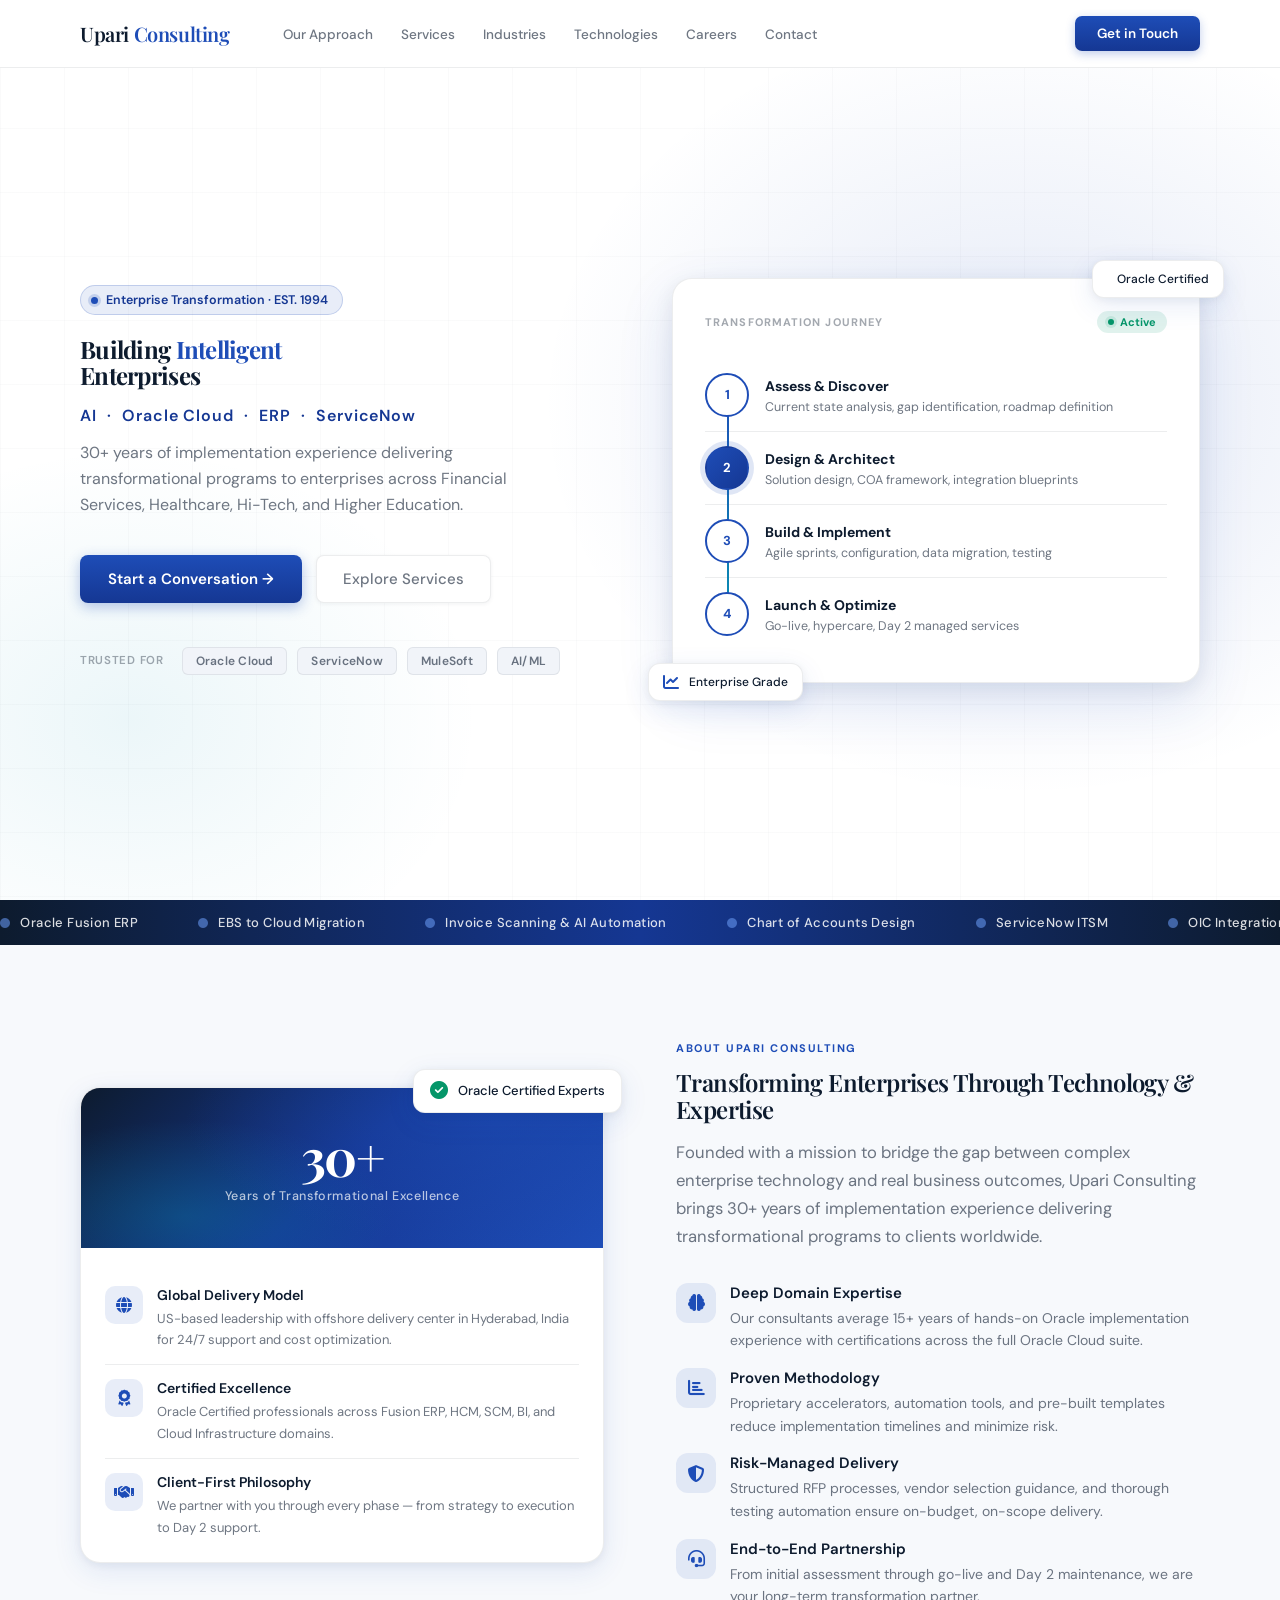
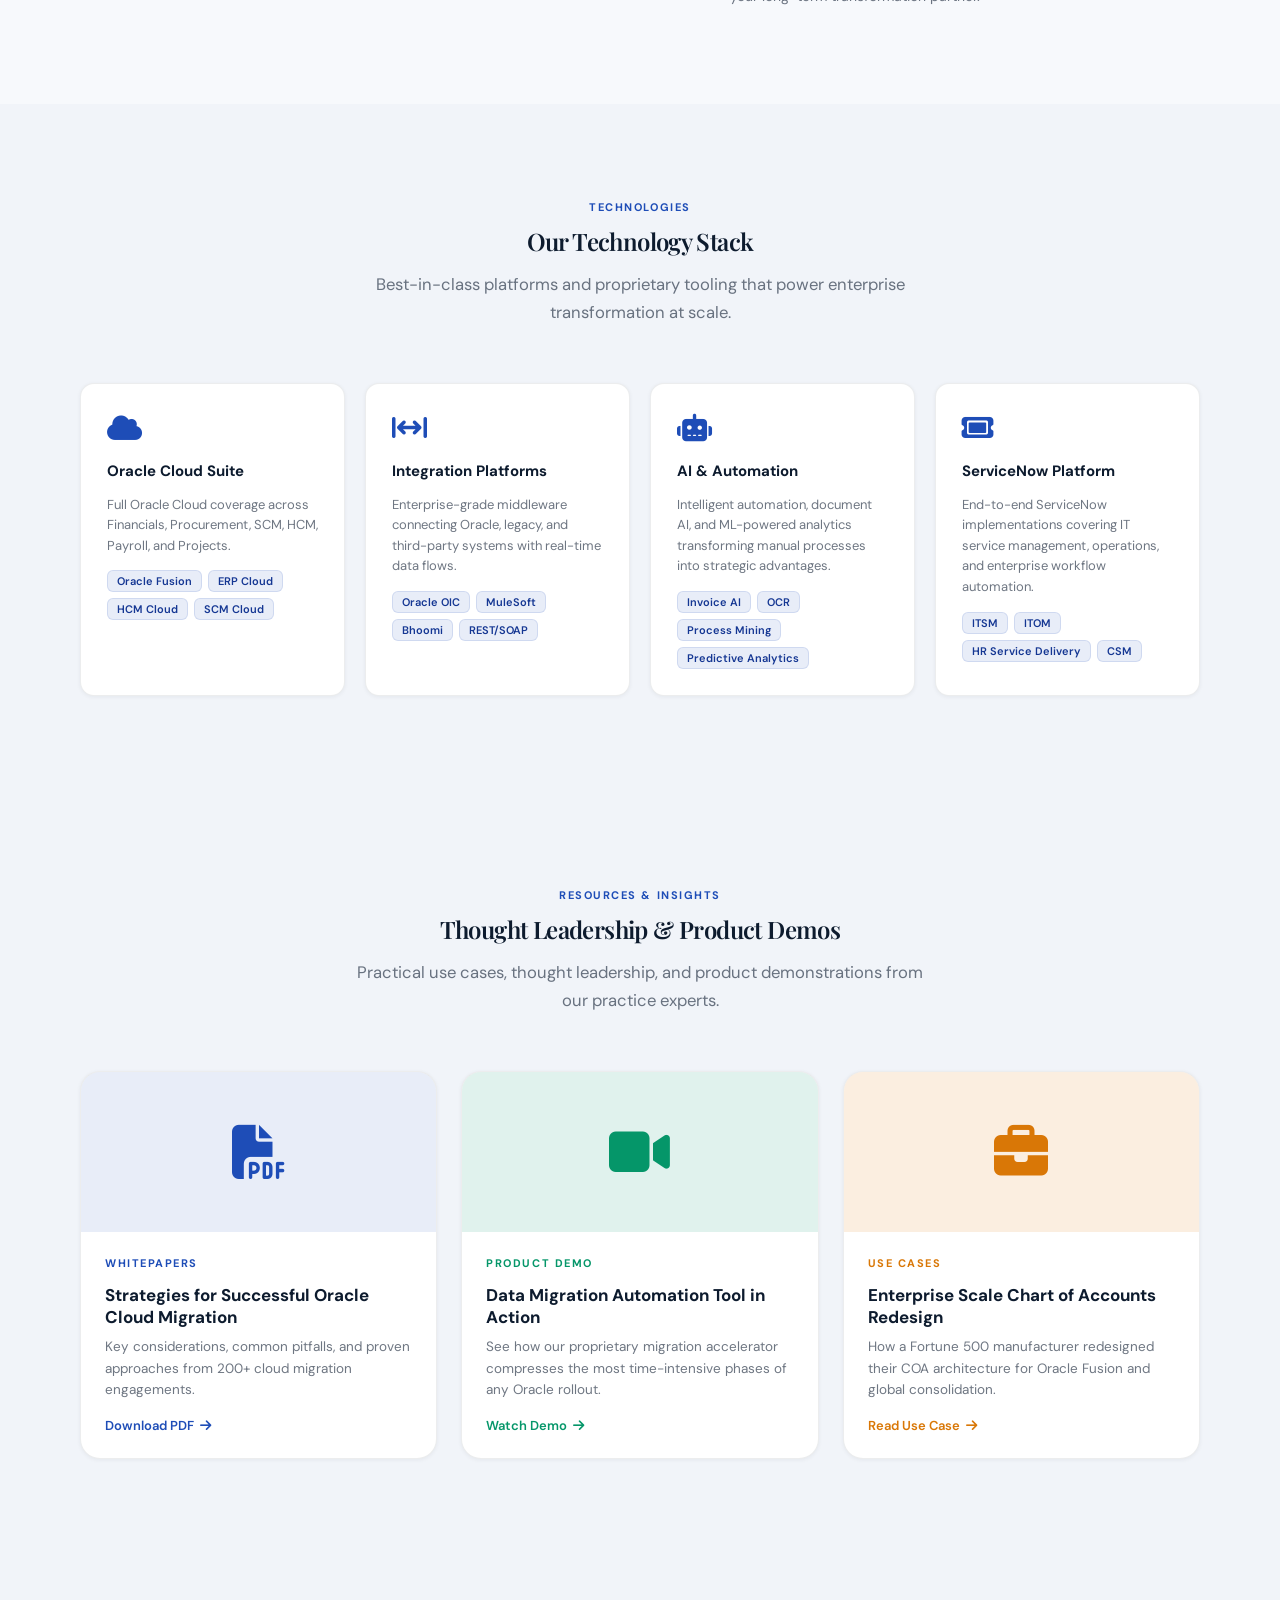
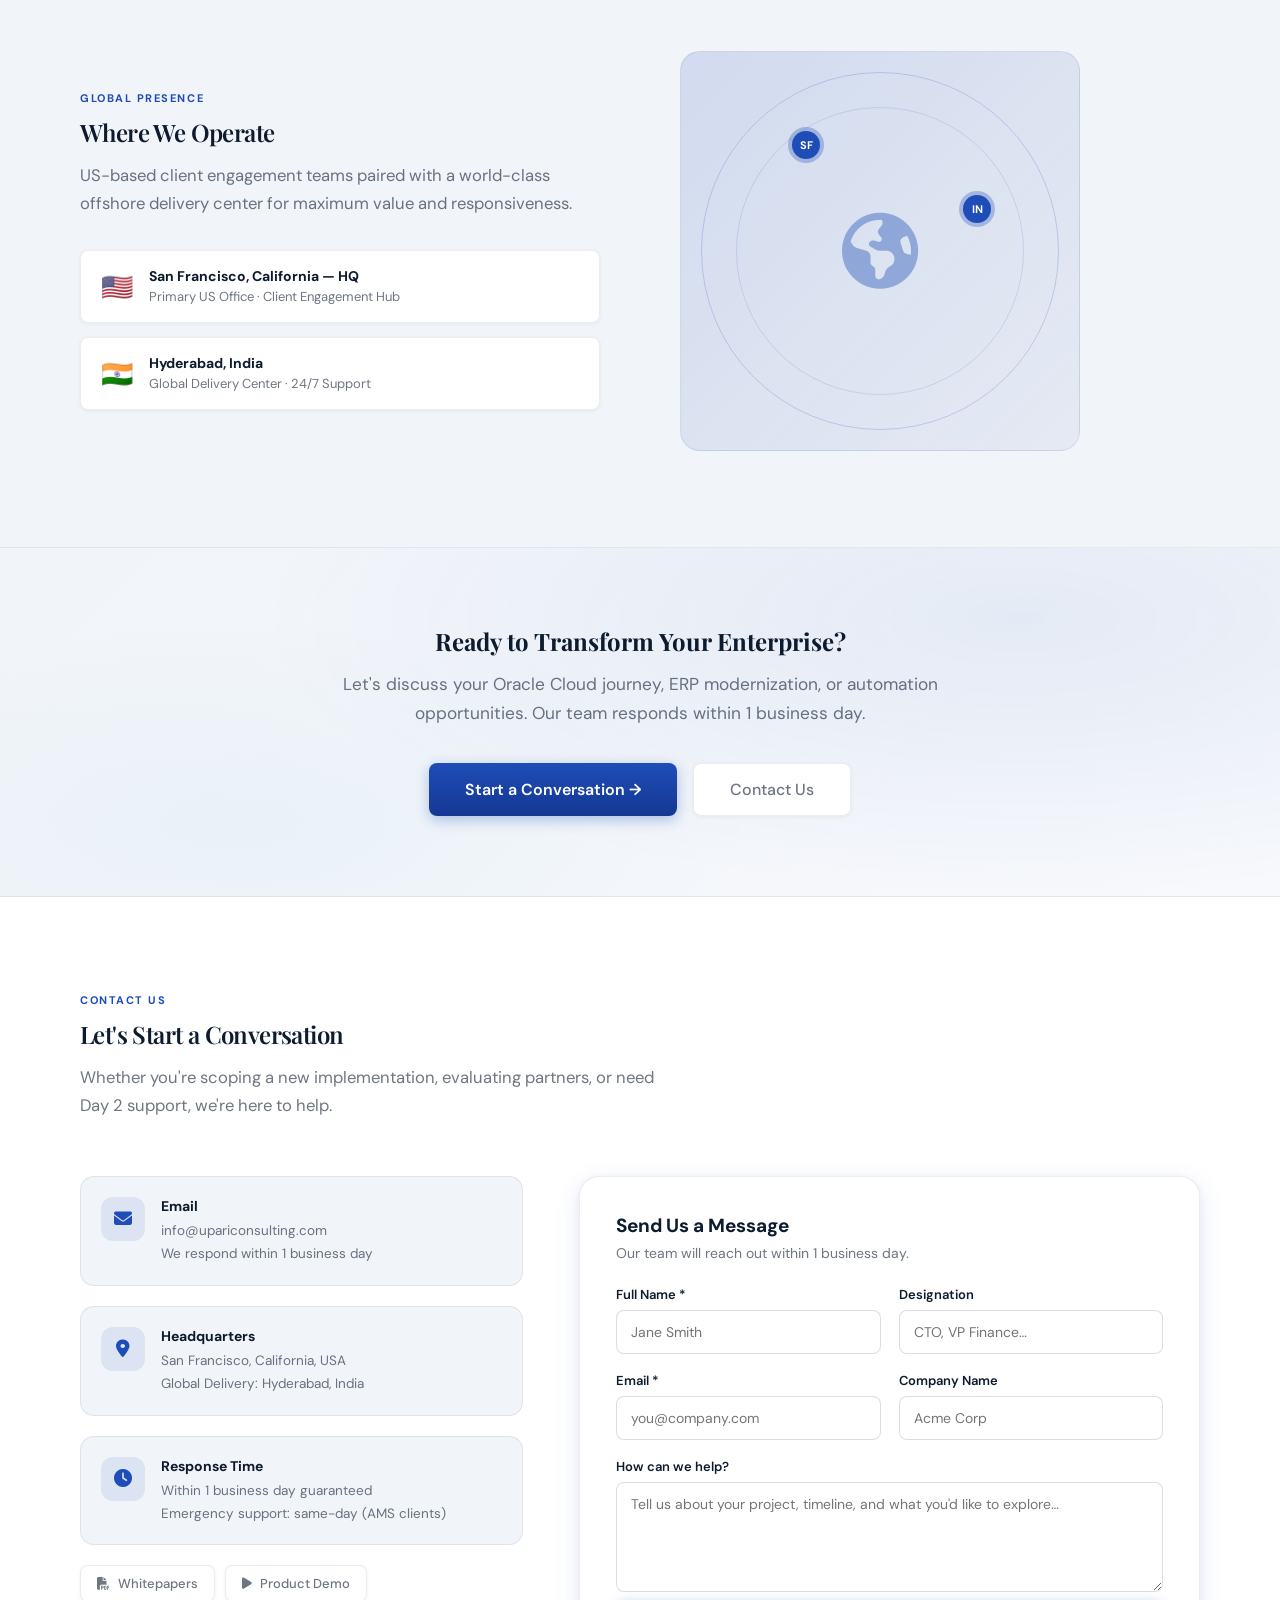
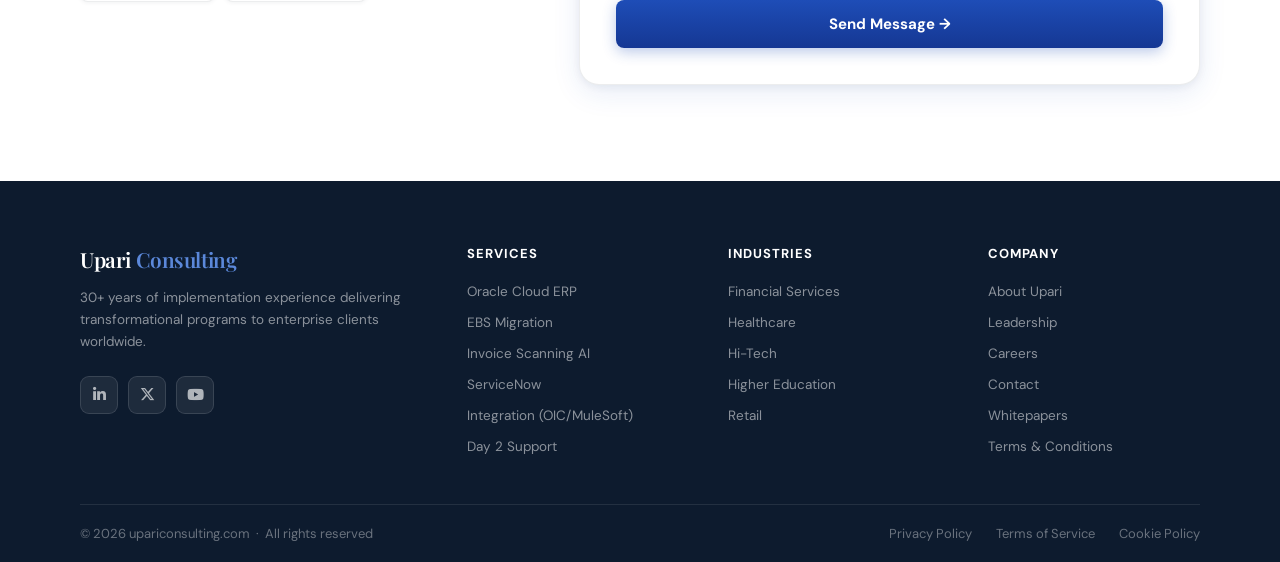
==== index.html @ f0b2c1ac "hero section" ====
<!DOCTYPE html>
<html lang="en">

<head>
  <meta charset="UTF-8" />
  <meta name="viewport" content="width=device-width, initial-scale=1, viewport-fit=cover" />
  <title>Upari Consulting — AI | Oracle Cloud | ERP | ServiceNow</title>
  <meta name="description"
    content="Upari Consulting delivers 30+ years of enterprise implementation experience across Oracle Cloud, ERP, AI, and ServiceNow." />
  <link rel="preconnect" href="https://fonts.googleapis.com" />
  <link rel="preconnect" href="https://fonts.gstatic.com" crossorigin />
  <link
    href="https://fonts.googleapis.com/css2?family=Playfair+Display:wght@500;600;700&family=DM+Sans:wght@300;400;500;600;700&display=swap"
    rel="stylesheet" />
  <link rel="stylesheet" href="https://cdnjs.cloudflare.com/ajax/libs/font-awesome/6.5.1/css/all.min.css"
    crossorigin="anonymous" referrerpolicy="no-referrer" />
  <link rel="stylesheet" href="style.css" />
</head>
<body>

  <!-- ══ NAV ══════════════════════════════════════════════════ -->
  <nav class="nav" id="nav">
    <div class="nav-inner">
      <a href="#" class="nav-logo"><span class="brand">Upari</span><span class="accent"> Consulting</span></a>
            <ul class="nav-links">
        <li><a href="#methodology">Our Approach</a></li>
        <li><a href="services.html">Services</a></li>
        <li><a href="services.html#industries">Industries</a></li>
        <li><a href="#technologies">Technologies</a></li>
        <li><a href="careers.html">Careers</a></li>
        <li><a href="#contact">Contact</a></li>
      </ul>
      <div class="nav-right">
        <button class="nav-cta" onclick="openModal()">Get in Touch</button>
        <button class="nav-burger" id="navBurger" aria-label="Menu" onclick="toggleMobile()">
          <span></span><span></span><span></span>
        </button>
      </div>
    </div>
  </nav>

  <!-- Mobile menu -->
    <div class="mobile-menu" id="mobileMenu">
    <a href="#methodology" onclick="closeMobile()">Our Approach</a>
    <a href="services.html" onclick="closeMobile()">Services</a>
    <a href="services.html#industries" onclick="closeMobile()">Industries</a>
    <a href="#technologies" onclick="closeMobile()">Technologies</a>
    <a href="careers.html" onclick="closeMobile()">Careers</a>
    <a href="#contact" onclick="closeMobile()">Contact</a>
    <a class="mob-cta" onclick="closeMobile(); openModal();">Get in Touch →</a>
  </div>

  <section class="hero">
    <div class="hero-grid"></div>
    <div class="wrap" style="width:100%">
      <div class="hero-inner">
        <div class="hero-left">
          <div class="hero-badge"><span class="dot"></span>Enterprise Transformation · EST. 1994</div>
          <h1 class="hero-title">Building <span class="accent">Intelligent</span><br>Enterprises</h1>
          <p class="hero-focus">AI &nbsp;·&nbsp; Oracle Cloud &nbsp;·&nbsp; ERP &nbsp;·&nbsp; ServiceNow</p>
          <p class="hero-sub">30+ years of implementation experience delivering transformational programs to enterprises
            across Financial Services, Healthcare, Hi-Tech, and Higher Education.</p>
          <div class="hero-actions">
            <button class="btn-primary" onclick="openModal()">Start a Conversation →</button>
            <a href="services.html" class="btn-ghost">Explore Services</a>
          </div>
          <div class="hero-trust">
            <span class="hero-trust-text">Trusted For</span>
            <div class="hero-trust-logos">
              <div class="trust-chip">Oracle Cloud</div>
              <div class="trust-chip">ServiceNow</div>
              <div class="trust-chip">MuleSoft</div>
              <div class="trust-chip">AI/ML</div>
            </div>
          </div>
        </div>
        <div class="hero-visual">
          <div style="position:relative">
            <div class="float-badge top-right"><i class="fa-solid fa-shield-check"></i>Oracle Certified</div>
            <div class="hero-transform-card">
              <div class="htc-head">
                <span class="htc-label">Transformation Journey</span>
                <span class="htc-badge">Active</span>
              </div>
              <div class="journey-steps">
                <div class="journey-step">
                  <div class="js-num">1</div>
                  <div class="js-content">
                    <div class="js-title">Assess &amp; Discover</div>
                    <div class="js-desc">Current state analysis, gap identification, roadmap definition</div>
                  </div>
                </div>
                <div class="journey-step active">
                  <div class="js-num">2</div>
                  <div class="js-content">
                    <div class="js-title">Design &amp; Architect</div>
                    <div class="js-desc">Solution design, COA framework, integration blueprints</div>
                  </div>
                </div>
                <div class="journey-step">
                  <div class="js-num">3</div>
                  <div class="js-content">
                    <div class="js-title">Build &amp; Implement</div>
                    <div class="js-desc">Agile sprints, configuration, data migration, testing</div>
                  </div>
                </div>
                <div class="journey-step">
                  <div class="js-num">4</div>
                  <div class="js-content">
                    <div class="js-title">Launch &amp; Optimize</div>
                    <div class="js-desc">Go-live, hypercare, Day 2 managed services</div>
                  </div>
                </div>
              </div>
            </div>
            <div class="float-badge bot-left"><i class="fa-solid fa-chart-line"></i>Enterprise Grade</div>
          </div>
        </div>
      </div>
    </div>
  </section>

  <!-- ══ TICKER ════════════════════════════════════════════════ -->
  <div class="ticker" aria-hidden="true">
    <div class="ticker-track" id="tickerTrack">
      <span class="ticker-item"><i class="fa-solid fa-circle"></i>Oracle Fusion ERP</span>
      <span class="ticker-item"><i class="fa-solid fa-circle"></i>EBS to Cloud Migration</span>
      <span class="ticker-item"><i class="fa-solid fa-circle"></i>Invoice Scanning &amp; AI Automation</span>
      <span class="ticker-item"><i class="fa-solid fa-circle"></i>Chart of Accounts Design</span>
      <span class="ticker-item"><i class="fa-solid fa-circle"></i>ServiceNow ITSM</span>
      <span class="ticker-item"><i class="fa-solid fa-circle"></i>OIC Integration Development</span>
      <span class="ticker-item"><i class="fa-solid fa-circle"></i>Data Migration Automation</span>
      <span class="ticker-item"><i class="fa-solid fa-circle"></i>Month-End Close Support</span>
      <span class="ticker-item"><i class="fa-solid fa-circle"></i>Testing Automation</span>
      <span class="ticker-item"><i class="fa-solid fa-circle"></i>HCM Implementation</span>
      <span class="ticker-item"><i class="fa-solid fa-circle"></i>Financial Services</span>
      <span class="ticker-item"><i class="fa-solid fa-circle"></i>Healthcare Technology</span>
      <!-- duplicated for seamless loop -->
      <span class="ticker-item"><i class="fa-solid fa-circle"></i>Oracle Fusion ERP</span>
      <span class="ticker-item"><i class="fa-solid fa-circle"></i>EBS to Cloud Migration</span>
      <span class="ticker-item"><i class="fa-solid fa-circle"></i>Invoice Scanning &amp; AI Automation</span>
      <span class="ticker-item"><i class="fa-solid fa-circle"></i>Chart of Accounts Design</span>
      <span class="ticker-item"><i class="fa-solid fa-circle"></i>ServiceNow ITSM</span>
      <span class="ticker-item"><i class="fa-solid fa-circle"></i>OIC Integration Development</span>
      <span class="ticker-item"><i class="fa-solid fa-circle"></i>Data Migration Automation</span>
      <span class="ticker-item"><i class="fa-solid fa-circle"></i>Month-End Close Support</span>
      <span class="ticker-item"><i class="fa-solid fa-circle"></i>Testing Automation</span>
      <span class="ticker-item"><i class="fa-solid fa-circle"></i>HCM Implementation</span>
      <span class="ticker-item"><i class="fa-solid fa-circle"></i>Financial Services</span>
      <span class="ticker-item"><i class="fa-solid fa-circle"></i>Healthcare Technology</span>
    </div>
  </div>

  <!-- ══ COUNTERS ═══════════════════════════════════════════════
  <section class="section-sm section-white">
    <div class="wrap">
      <div class="counters-grid">
        <div class="counter-cell">
          <div class="counter-icon"><i class="fa-solid fa-calendar-check"></i></div>
          <div class="counter-num" data-target="30" data-suffix="+">30+</div>
          <div class="counter-label">Years of Experience</div>
        </div>
        <div class="counter-cell">
          <div class="counter-icon"><i class="fa-solid fa-briefcase"></i></div>
          <div class="counter-num" data-target="200" data-suffix="+">200+</div>
          <div class="counter-label">Engagements Delivered</div>
        </div>
        <div class="counter-cell">
          <div class="counter-icon"><i class="fa-solid fa-globe"></i></div>
          <div class="counter-num" data-target="3" data-suffix="">3</div>
          <div class="counter-label">Global Locations</div>
        </div>
        <div class="counter-cell">
          <div class="counter-icon"><i class="fa-solid fa-award"></i></div>
          <div class="counter-num" data-target="95" data-suffix="%">95%</div>
          <div class="counter-label">Client Retention Rate</div>
        </div>
      </div>
    </div>
  </section> -->

  <!-- ══ METHODOLOGY ════════════════════════════════════════════ -->
  <section class="section" id="methodology">
    <div class="wrap">
      <div class="methodology-grid">
        <div class="method-visual reveal">
          <div style="position:relative">
            <div class="method-float">
              <i class="fa-solid fa-circle-check"></i>
              Oracle Certified Experts
            </div>
            <div class="method-card-main">
              <div class="method-card-banner">
                <div class="method-banner-content">
                  <div class="method-banner-num">30+</div>
                  <div class="method-banner-sub">Years of Transformational Excellence</div>
                </div>
              </div>
              <div class="method-card-body">
                <div class="method-card-row">
                  <div class="method-card-icon"><i class="fa-solid fa-globe"></i></div>
                  <div class="method-card-text">
                    <strong>Global Delivery Model</strong>
                    <span>US-based leadership with offshore delivery center in Hyderabad, India for 24/7 support and
                      cost optimization.</span>
                  </div>
                </div>
                <div class="method-card-row">
                  <div class="method-card-icon"><i class="fa-solid fa-award"></i></div>
                  <div class="method-card-text">
                    <strong>Certified Excellence</strong>
                    <span>Oracle Certified professionals across Fusion ERP, HCM, SCM, BI, and Cloud Infrastructure
                      domains.</span>
                  </div>
                </div>
                <div class="method-card-row">
                  <div class="method-card-icon"><i class="fa-solid fa-handshake"></i></div>
                  <div class="method-card-text">
                    <strong>Client-First Philosophy</strong>
                    <span>We partner with you through every phase — from strategy to execution to Day 2 support.</span>
                  </div>
                </div>
              </div>
            </div>
          </div>
        </div>
        <div class="reveal reveal-delay-2">
          <span class="eyebrow">About Upari Consulting</span>
          <h2 class="section-title">Transforming Enterprises Through Technology &amp; Expertise</h2>
          <p class="section-sub" style="margin-bottom:32px">Founded with a mission to bridge the gap between complex
            enterprise technology and real business outcomes, Upari Consulting brings 30+ years of implementation
            experience delivering transformational programs to clients worldwide.</p>
          <ul class="value-list">
            <li class="value-item">
              <div class="value-icon"><i class="fa-solid fa-brain"></i></div>
              <div class="value-text">
                <strong>Deep Domain Expertise</strong>
                <span>Our consultants average 15+ years of hands-on Oracle implementation experience with certifications
                  across the full Oracle Cloud suite.</span>
              </div>
            </li>
            <li class="value-item">
              <div class="value-icon"><i class="fa-solid fa-chart-bar"></i></div>
              <div class="value-text">
                <strong>Proven Methodology</strong>
                <span>Proprietary accelerators, automation tools, and pre-built templates reduce implementation
                  timelines and minimize risk.</span>
              </div>
            </li>
            <li class="value-item">
              <div class="value-icon"><i class="fa-solid fa-shield-halved"></i></div>
              <div class="value-text">
                <strong>Risk-Managed Delivery</strong>
                <span>Structured RFP processes, vendor selection guidance, and thorough testing automation ensure
                  on-budget, on-scope delivery.</span>
              </div>
            </li>
            <li class="value-item">
              <div class="value-icon"><i class="fa-solid fa-headset"></i></div>
              <div class="value-text">
                <strong>End-to-End Partnership</strong>
                <span>From initial assessment through go-live and Day 2 maintenance, we are your long-term
                  transformation partner.</span>
              </div>
            </li>
          </ul>
        </div>
      </div>
    </div>
  </section>

  <!-- ══ TECHNOLOGIES ════════════════════════════════════════════ -->
  <section class="section section-alt" id="technologies">
    <div class="wrap">
      <div class="section-header center reveal">
        <span class="eyebrow">Technologies</span>
        <h2 class="section-title">Our Technology Stack</h2>
        <p class="section-sub">Best-in-class platforms and proprietary tooling that power enterprise transformation at
          scale.</p>
      </div>
      <div class="tech-grid">
        <div class="tech-card reveal">
          <div class="tech-card-icon"><i class="fa-solid fa-cloud"></i></div>
          <h4>Oracle Cloud Suite</h4>
          <p>Full Oracle Cloud coverage across Financials, Procurement, SCM, HCM, Payroll, and Projects.</p>
          <div class="tech-badges">
            <span class="tech-badge">Oracle Fusion</span>
            <span class="tech-badge">ERP Cloud</span>
            <span class="tech-badge">HCM Cloud</span>
            <span class="tech-badge">SCM Cloud</span>
          </div>
        </div>
        <div class="tech-card reveal reveal-delay-1">
          <div class="tech-card-icon"><i class="fa-solid fa-arrows-left-right-to-line"></i></div>
          <h4>Integration Platforms</h4>
          <p>Enterprise-grade middleware connecting Oracle, legacy, and third-party systems with real-time data flows.
          </p>
          <div class="tech-badges">
            <span class="tech-badge">Oracle OIC</span>
            <span class="tech-badge">MuleSoft</span>
            <span class="tech-badge">Bhoomi</span>
            <span class="tech-badge">REST/SOAP</span>
          </div>
        </div>
        <div class="tech-card reveal reveal-delay-2">
          <div class="tech-card-icon"><i class="fa-solid fa-robot"></i></div>
          <h4>AI &amp; Automation</h4>
          <p>Intelligent automation, document AI, and ML-powered analytics transforming manual processes into strategic
            advantages.</p>
          <div class="tech-badges">
            <span class="tech-badge">Invoice AI</span>
            <span class="tech-badge">OCR</span>
            <span class="tech-badge">Process Mining</span>
            <span class="tech-badge">Predictive Analytics</span>
          </div>
        </div>
        <div class="tech-card reveal reveal-delay-3">
          <div class="tech-card-icon"><i class="fa-solid fa-ticket"></i></div>
          <h4>ServiceNow Platform</h4>
          <p>End-to-end ServiceNow implementations covering IT service management, operations, and enterprise workflow
            automation.</p>
          <div class="tech-badges">
            <span class="tech-badge">ITSM</span>
            <span class="tech-badge">ITOM</span>
            <span class="tech-badge">HR Service Delivery</span>
            <span class="tech-badge">CSM</span>
          </div>
        </div>
      </div>
    </div>
  </section>

  <!-- ══ RESOURCES ══════════════════════════════════════════════ -->
  <section class="section section-alt" id="resources">
    <div class="wrap">
      <div class="section-header center reveal">
        <span class="eyebrow">Resources &amp; Insights</span>
        <h2 class="section-title">Thought Leadership &amp; Product Demos</h2>
        <p class="section-sub">Practical use cases, thought leadership, and product demonstrations from our practice
          experts.</p>
      </div>
      <div class="resources-grid">
        <div class="resource-card reveal">
          <div class="resource-thumb" style="background:var(--accent-tint); color:var(--accent)">
            <i class="fa-solid fa-file-pdf"></i>
          </div>
          <div class="resource-body">
            <span class="eyebrow">Whitepapers</span>
            <h3 style="font-size:17px;font-weight:700;color:var(--ink);line-height:1.3;margin-bottom:8px">Strategies for
              Successful Oracle Cloud Migration</h3>
            <p style="font-size:13.5px;color:var(--ink-soft);line-height:1.6">Key considerations, common pitfalls, and
              proven approaches from 200+ cloud migration engagements.</p>
            <a href="#contact" class="resource-link">Download PDF <i class="fa-solid fa-arrow-right"></i></a>
          </div>
        </div>
        <div class="resource-card reveal reveal-delay-1">
          <div class="resource-thumb" style="background:var(--green-tint); color:var(--green)">
            <i class="fa-solid fa-video"></i>
          </div>
          <div class="resource-body">
            <span class="eyebrow" style="color:var(--green)">Product Demo</span>
            <h3 style="font-size:17px;font-weight:700;color:var(--ink);line-height:1.3;margin-bottom:8px">Data Migration
              Automation Tool in Action</h3>
            <p style="font-size:13.5px;color:var(--ink-soft);line-height:1.6">See how our proprietary migration
              accelerator compresses the most time-intensive phases of any Oracle rollout.</p>
            <a href="#contact" class="resource-link" style="color:var(--green)">Watch Demo <i
                class="fa-solid fa-arrow-right"></i></a>
          </div>
        </div>
        <div class="resource-card reveal reveal-delay-2">
          <div class="resource-thumb" style="background:var(--amber-tint); color:var(--amber)">
            <i class="fa-solid fa-briefcase"></i>
          </div>
          <div class="resource-body">
            <span class="eyebrow" style="color:var(--amber)">Use Cases</span>
            <h3 style="font-size:17px;font-weight:700;color:var(--ink);line-height:1.3;margin-bottom:8px">Enterprise
              Scale Chart of Accounts Redesign</h3>
            <p style="font-size:13.5px;color:var(--ink-soft);line-height:1.6">How a Fortune 500 manufacturer redesigned
              their COA architecture for Oracle Fusion and global consolidation.</p>
            <a href="#contact" class="resource-link" style="color:var(--amber)">Read Use Case <i
                class="fa-solid fa-arrow-right"></i></a>
          </div>
        </div>
      </div>
    </div>
  </section>

  <!-- ══ GLOBAL PRESENCE ════════════════════════════════════════ -->
  <section class="section section-alt">
    <div class="wrap">
      <div class="globe-section-inner">
        <div class="reveal">
          <span class="eyebrow">Global Presence</span>
          <h2 class="section-title">Where We Operate</h2>
          <p class="section-sub" style="margin-bottom:32px">US-based client engagement teams paired with a world-class
            offshore delivery center for maximum value and responsiveness.</p>
          <div class="offices-list">
            <div class="office-item">
              <div class="office-flag">🇺🇸</div>
              <div class="office-info">
                <strong>San Francisco, California — HQ</strong>
                <span>Primary US Office · Client Engagement Hub</span>
              </div>
            </div>
            <div class="office-item">
              <div class="office-flag">🇮🇳</div>
              <div class="office-info">
                <strong>Hyderabad, India</strong>
                <span>Global Delivery Center · 24/7 Support</span>
              </div>
            </div>
          </div>
        </div>
        <div class="reveal reveal-delay-2">
          <div class="globe-visual">
            <i class="fa-solid fa-earth-americas globe-icon"></i>
            <div class="presence-pin">SF</div>
            <div class="presence-pin">IN</div>
          </div>
        </div>
      </div>
    </div>
  </section>

  <!-- ══ CTA BAND ═══════════════════════════════════════════════ -->
  <section class="cta-band">
    <div class="wrap cta-band-inner reveal">
      <h2>Ready to Transform Your Enterprise?</h2>
      <p>Let's discuss your Oracle Cloud journey, ERP modernization, or automation opportunities. Our team responds
        within 1 business day.</p>
      <div class="cta-band-actions">
        <button class="btn-primary" onclick="openModal()" style="font-size:16px;padding:16px 36px">Start a Conversation
          →</button>
        <a href="#contact" class="btn-ghost" style="font-size:16px;padding:15px 36px">Contact Us</a>
      </div>
    </div>
  </section>

  <!-- ══ CONTACT ════════════════════════════════════════════════ -->
  <section class="section section-white" id="contact">
    <div class="wrap">
      <div class="section-header reveal">
        <span class="eyebrow">Contact Us</span>
        <h2 class="section-title">Let's Start a Conversation</h2>
        <p class="section-sub">Whether you're scoping a new implementation, evaluating partners, or need Day 2 support,
          we're here to help.</p>
      </div>
      <div class="contact-grid">
        <div class="contact-info reveal">
          <div class="contact-item">
            <div class="contact-icon"><i class="fa-solid fa-envelope"></i></div>
            <div>
              <strong>Email</strong>
              <span>info@upariconsulting.com<br>We respond within 1 business day</span>
            </div>
          </div>
          <div class="contact-item">
            <div class="contact-icon"><i class="fa-solid fa-location-dot"></i></div>
            <div>
              <strong>Headquarters</strong>
              <span>San Francisco, California, USA<br>Global Delivery: Hyderabad, India</span>
            </div>
          </div>
          <div class="contact-item">
            <div class="contact-icon"><i class="fa-solid fa-clock"></i></div>
            <div>
              <strong>Response Time</strong>
              <span>Within 1 business day guaranteed<br>Emergency support: same-day (AMS clients)</span>
            </div>
          </div>
          <div style="display:flex;flex-wrap:wrap;gap:10px">
            <a href="#resources" class="btn-ghost" style="font-size:13px;padding:9px 16px"><i
                class="fa-solid fa-file-pdf"></i> Whitepapers</a>
            <a href="#resources" class="btn-ghost" style="font-size:13px;padding:9px 16px"><i
                class="fa-solid fa-play"></i> Product Demo</a>
          </div>
        </div>
        <div class="reveal reveal-delay-2">
          <div class="contact-form-card">
            <div id="contactFormContent">
              <p style="font-size:19px;font-weight:700;color:var(--ink);margin-bottom:6px">Send Us a Message</p>
              <p style="font-size:14px;color:var(--ink-soft);margin-bottom:24px">Our team will reach out within 1
                business day.</p>
              <!-- Honeypot -->
              <input type="text" name="website" class="hp-field" id="c-hp" tabindex="-1" autocomplete="off">
              <div class="form-grid">
                <div class="field">
                  <label>Full Name *</label>
                  <input type="text" placeholder="Jane Smith" id="c-name" maxlength="100" />
                </div>
                <div class="field">
                  <label>Designation</label>
                  <input type="text" placeholder="CTO, VP Finance…" id="c-desig" maxlength="100" />
                </div>
                <div class="field">
                  <label>Email *</label>
                  <input type="email" placeholder="you@company.com" id="c-email" maxlength="150" />
                </div>
                <div class="field">
                  <label>Company Name</label>
                  <input type="text" placeholder="Acme Corp" id="c-company" maxlength="150" />
                </div>
                <div class="field form-full">
                  <label>How can we help?</label>
                  <textarea placeholder="Tell us about your project, timeline, and what you'd like to explore…"
                    id="c-msg" maxlength="2000"></textarea>
                </div>
              </div>
              <button type="button" class="submit-btn" id="contactSubmitBtn" onclick="handleContactSubmit()">Send
                Message →</button>
            </div>
            <div class="success-msg" id="contactSuccess">✓ &nbsp; Thank you! We'll be in touch shortly.</div>
          </div>
        </div>
      </div>
    </div>
  </section>

  <footer class="footer">
    <div class="wrap">
      <div class="footer-grid">
        <div class="footer-brand">
          <div class="footer-logo"><span class="brand">Upari</span><span class="accent"> Consulting</span></div>
          <p class="footer-tagline">30+ years of implementation experience delivering transformational programs to
            enterprise clients worldwide.</p>
          <div class="footer-socials">
            <a href="#" class="social-btn" aria-label="LinkedIn"><i class="fa-brands fa-linkedin-in"></i></a>
            <a href="#" class="social-btn" aria-label="Twitter/X"><i class="fa-brands fa-x-twitter"></i></a>
            <a href="#" class="social-btn" aria-label="YouTube"><i class="fa-brands fa-youtube"></i></a>
          </div>
        </div>
        <div class="footer-col">
          <h4>Services</h4>
          <ul class="footer-links">
            <li><a href="services.html#services">Oracle Cloud ERP</a></li>
            <li><a href="services.html#programs">EBS Migration</a></li>
            <li><a href="services.html#programs">Invoice Scanning AI</a></li>
            <li><a href="services.html#services">ServiceNow</a></li>
            <li><a href="services.html#services">Integration (OIC/MuleSoft)</a></li>
            <li><a href="services.html#programs">Day 2 Support</a></li>
          </ul>
        </div>
        <div class="footer-col">
          <h4>Industries</h4>
          <ul class="footer-links">
            <li><a href="services.html#industries">Financial Services</a></li>
            <li><a href="services.html#industries">Healthcare</a></li>
            <li><a href="services.html#industries">Hi-Tech</a></li>
            <li><a href="services.html#industries">Higher Education</a></li>
            <li><a href="services.html#industries">Retail</a></li>
          </ul>
        </div>
        <div class="footer-col">
          <h4>Company</h4>
          <ul class="footer-links">
            <li><a href="#methodology">About Upari</a></li>
            <li><a href="#" onclick="alert('Leadership page coming soon.')">Leadership</a></li>
            <li><a href="careers.html">Careers</a></li>
            <li><a href="#contact">Contact</a></li>
            <li><a href="#resources">Whitepapers</a></li>
            <li><a href="#" onclick="alert('Terms & Conditions coming soon.')">Terms &amp; Conditions</a></li>
          </ul>
        </div>
      </div>
      <div class="footer-bottom">
        <p class="footer-copy">© 2026 upariconsulting.com &nbsp;·&nbsp; All rights reserved</p>
        <div class="footer-legal">
          <a href="#">Privacy Policy</a>
          <a href="#">Terms of Service</a>
          <a href="#">Cookie Policy</a>
        </div>
      </div>
    </div>
  </footer>

  <!-- ══ MODAL ══════════════════════════════════════════════════ -->
  <div class="modal-overlay" id="modalOverlay" onclick="handleOverlayClick(event)">
    <div class="modal" id="modal">
      <button class="modal-close" onclick="closeModal()">×</button>
      <p class="modal-title">Get in Touch</p>
      <p class="modal-sub">Our team will reach out within 1 business day.</p>
      <!-- Honeypot -->
      <input type="text" name="website_modal" class="hp-field" id="m-hp" tabindex="-1" autocomplete="off">
      <div id="modalFormContent">
        <div class="form-grid">
          <div class="field">
            <label>Full Name *</label>
            <input type="text" placeholder="Jane Smith" id="f-name" maxlength="100" />
          </div>
          <div class="field">
            <label>Designation</label>
            <input type="text" placeholder="CTO, VP Finance…" id="f-desig" maxlength="100" />
          </div>
          <div class="field">
            <label>Email *</label>
            <input type="email" placeholder="you@company.com" id="f-email" maxlength="150" />
          </div>
          <div class="field">
            <label>Company</label>
            <input type="text" placeholder="Acme Corp" id="f-company" maxlength="150" />
          </div>
          <div class="field form-full">
            <label>Message</label>
            <textarea placeholder="Tell us about your project or what you'd like to explore…" id="f-msg"
              maxlength="2000"></textarea>
          </div>
        </div>
        <button type="button" class="submit-btn" id="modalSubmitBtn" onclick="handleModalSubmit()">Send Message
          →</button>
      </div>
      <div class="success-msg" id="modalSuccess">✓ &nbsp; Thank you! We'll be in touch shortly.</div>
    </div>
  </div>

  <!-- Scroll to top -->
  <button class="scroll-top" id="scrollTopBtn" onclick="window.scrollTo({top:0,behavior:'smooth'})"
    aria-label="Back to top">
    <i class="fa-solid fa-arrow-up"></i>
  </button>


  <script src="script.js"></script>
</body>
</html>
---- style.css ----
/* ─── Design Tokens ─────────────────────────────────────── */
    :root {
      --canvas: #f7f9fc;
      --surface: #ffffff;
      --surface-2: #f1f4f9;
      --surface-3: #eaf0f8;
      --ink: #0d1b2e;
      --ink-soft: rgba(13, 27, 46, .60);
      --ink-faint: rgba(13, 27, 46, .38);
      --line: rgba(13, 27, 46, .08);
      --line-strong: rgba(13, 27, 46, .14);
      --accent: #1e4db7;
      --accent-deep: #153793;
      --accent-tint: rgba(30, 77, 183, .10);
      --accent-glow: rgba(30, 77, 183, .20);
      --teal: #0891b2;
      --teal-tint: rgba(8, 145, 178, .12);
      --green: #059669;
      --green-tint: rgba(5, 150, 105, .12);
      --amber: #d97706;
      --amber-tint: rgba(217, 119, 6, .12);
      --radius: 8px;
      --radius-lg: 14px;
      --radius-xl: 20px;
      --shadow-sm: 0 1px 4px rgba(13, 27, 46, .06);
      --shadow-md: 0 8px 28px rgba(30, 77, 183, .10), 0 2px 8px rgba(13, 27, 46, .06);
      --shadow-lg: 0 20px 56px rgba(30, 77, 183, .13), 0 6px 20px rgba(13, 27, 46, .07);
      --nav-h: 68px;
      --max-w: 1240px;
    }

    /* ─── Reset & Base ───────────────────────────────────────── */
    *,
    *::before,
    *::after {
      margin: 0;
      padding: 0;
      box-sizing: border-box;
    }

    html {
      scroll-behavior: smooth;
      -webkit-font-smoothing: antialiased;
    }

    body {
      font-family: 'DM Sans', -apple-system, sans-serif;
      background: var(--canvas);
      color: var(--ink);
      overflow-x: hidden;
    }

    a {
      color: inherit;
      text-decoration: none;
    }

    img {
      max-width: 100%;
      display: block;
    }

    button {
      font-family: inherit;
      cursor: pointer;
      border: none;
      background: none;
    }

    /* ─── Scroll Animations ──────────────────────────────────── */
    .reveal {
      opacity: 0;
      transform: translateY(24px);
      transition: opacity .6s cubic-bezier(.22, 1, .36, 1), transform .6s cubic-bezier(.22, 1, .36, 1);
    }

    .reveal.visible {
      opacity: 1;
      transform: none;
    }

    .reveal-delay-1 {
      transition-delay: .1s;
    }

    .reveal-delay-2 {
      transition-delay: .2s;
    }

    .reveal-delay-3 {
      transition-delay: .3s;
    }

    .reveal-delay-4 {
      transition-delay: .4s;
    }

    /* ─── Layout Helpers ─────────────────────────────────────── */
    .wrap {
      max-width: var(--max-w);
      margin: 0 auto;
      padding: 0 60px;
    }

    .section {
      padding: 96px 0;
    }

    .section-sm {
      padding: 64px 0;
    }

    .section-alt {
      background: var(--surface-2);
    }

    .section-white {
      background: var(--surface);
    }

    .section-dark {
      background: linear-gradient(135deg, #0d1b2e 0%, #153793 60%, #0d1b2e 100%);
      color: #fff;
    }

    /* ─── Typography ─────────────────────────────────────────── */
    .eyebrow {
      font-size: 11px;
      font-weight: 700;
      letter-spacing: .14em;
      text-transform: uppercase;
      color: var(--accent);
      margin-bottom: 14px;
      display: block;
    }

    .eyebrow-light {
      color: rgba(100, 149, 237, .8);
    }

    h2.section-title {
      font-family: 'Playfair Display', Georgia, serif;
      font-size: clamp(1.8rem, 2.8vw+.6rem, 2.8rem);
      font-weight: 600;
      line-height: 1.12;
      letter-spacing: -.025em;
      color: var(--ink);
      margin-bottom: 16px;
    }

    .section-dark h2.section-title {
      color: #fff;
    }

    .section-sub {
      font-size: 1.04rem;
      color: var(--ink-soft);
      max-width: 54ch;
      line-height: 1.68;
    }

    .section-dark .section-sub {
      color: rgba(255, 255, 255, .62);
    }

    .section-header {
      margin-bottom: 56px;
    }

    .section-header.center {
      text-align: center;
    }

    .section-header.center .section-sub {
      margin: 0 auto;
    }

    /* ─── Buttons ────────────────────────────────────────────── */
    .btn-primary {
      display: inline-flex;
      align-items: center;
      gap: 8px;
      background: linear-gradient(180deg, #1e4db7 0%, #153793 100%);
      color: #fff;
      padding: 14px 28px;
      border-radius: var(--radius);
      font-size: 15px;
      font-weight: 600;
      box-shadow: 0 4px 14px rgba(30, 77, 183, .32);
      transition: transform .15s, box-shadow .2s, filter .2s;
    }

    .btn-primary:hover {
      filter: brightness(1.08);
      box-shadow: 0 6px 22px rgba(30, 77, 183, .42);
      transform: translateY(-1px);
    }

    .btn-outline {
      display: inline-flex;
      align-items: center;
      gap: 8px;
      background: transparent;
      color: #fff;
      border: 1.5px solid rgba(255, 255, 255, .35);
      padding: 13px 26px;
      border-radius: var(--radius);
      font-size: 15px;
      font-weight: 500;
      transition: border-color .2s, background .2s;
    }

    .btn-outline:hover {
      border-color: rgba(255, 255, 255, .72);
      background: rgba(255, 255, 255, .08);
    }

    .btn-ghost {
      display: inline-flex;
      align-items: center;
      gap: 8px;
      background: var(--surface);
      color: var(--ink-soft);
      border: 1px solid var(--line);
      padding: 13px 26px;
      border-radius: var(--radius);
      font-size: 15px;
      font-weight: 500;
      box-shadow: var(--shadow-sm);
      transition: border-color .2s, color .2s, box-shadow .2s;
    }

    .btn-ghost:hover {
      border-color: rgba(30, 77, 183, .3);
      color: var(--ink);
      box-shadow: var(--shadow-md);
    }

    /* ═══════════════════════════════════════════════════════════
       NAV
    ═══════════════════════════════════════════════════════════ */
    .nav {
      position: fixed;
      top: 0;
      left: 0;
      right: 0;
      z-index: 900;
      height: var(--nav-h);
      display: flex;
      align-items: center;
      background: rgba(255, 255, 255, .94);
      backdrop-filter: blur(18px);
      border-bottom: 1px solid var(--line);
      transition: box-shadow .3s;
    }

    .nav.scrolled {
      box-shadow: 0 3px 20px rgba(13, 27, 46, .07);
    }

    .nav-inner {
      max-width: var(--max-w);
      margin: 0 auto;
      padding: 0 60px;
      width: 100%;
      display: flex;
      align-items: center;
      gap: 40px;
    }

    .nav-logo {
      font-family: 'Playfair Display', Georgia, serif;
      font-size: 1.25rem;
      font-weight: 600;
      letter-spacing: -.02em;
      white-space: nowrap;
      flex-shrink: 0;
    }

    .nav-logo .brand {
      color: var(--ink);
    }

    .nav-logo .accent {
      color: var(--accent);
      font-weight: 600;
    }

    .nav-links {
      display: flex;
      align-items: center;
      gap: 2px;
      list-style: none;
      flex: 1;
    }

    .nav-links a {
      font-size: 13.5px;
      font-weight: 500;
      color: var(--ink-soft);
      padding: 7px 13px;
      border-radius: 6px;
      transition: color .2s, background .2s;
    }

    .nav-links a:hover {
      color: var(--ink);
      background: var(--accent-tint);
    }

    .nav-right {
      display: flex;
      align-items: center;
      gap: 16px;
      flex-shrink: 0;
    }

    .nav-cta {
      background: linear-gradient(180deg, #1e4db7 0%, #153793 100%);
      color: #fff;
      padding: 9px 22px;
      border-radius: 7px;
      font-size: 13.5px;
      font-weight: 600;
      box-shadow: 0 3px 10px rgba(30, 77, 183, .28);
      transition: filter .15s, box-shadow .2s, transform .15s;
    }

    .nav-cta:hover {
      filter: brightness(1.08);
      box-shadow: 0 5px 16px rgba(30, 77, 183, .38);
      transform: translateY(-1px);
    }

    .nav-burger {
      display: none;
      flex-direction: column;
      gap: 5px;
      padding: 6px;
      cursor: pointer;
      border-radius: 7px;
      transition: background .2s;
    }

    .nav-burger:hover {
      background: var(--accent-tint);
    }

    .nav-burger span {
      display: block;
      width: 22px;
      height: 2px;
      background: var(--ink);
      border-radius: 2px;
      transition: transform .3s, opacity .3s;
    }

    .mobile-menu {
      display: none;
      position: fixed;
      inset: var(--nav-h) 0 0;
      background: rgba(255, 255, 255, .97);
      backdrop-filter: blur(20px);
      z-index: 800;
      flex-direction: column;
      padding: 28px 24px;
      gap: 6px;
      overflow-y: auto;
    }

    .mobile-menu.open {
      display: flex;
    }

    .mobile-menu a {
      font-size: 16px;
      font-weight: 500;
      color: var(--ink);
      padding: 14px 16px;
      border-radius: 9px;
      border-bottom: 1px solid var(--line);
      transition: background .2s;
    }

    .mobile-menu a:hover {
      background: var(--accent-tint);
    }

    .mobile-menu .mob-cta {
      margin-top: 12px;
      background: linear-gradient(180deg, #1e4db7 0%, #153793 100%);
      color: #fff;
      border-radius: 10px;
      text-align: center;
      border-bottom: none;
    }

    /* ═══════════════════════════════════════════════════════════
       HERO
    ═══════════════════════════════════════════════════════════ */
    .hero {
      min-height: 100vh;
      min-height: 100dvh;
      padding: calc(var(--nav-h) + 72px) 0 80px;
      position: relative;
      overflow: hidden;
      display: flex;
      align-items: center;
      background: var(--surface);
    }

    .hero::before {
      content: '';
      position: absolute;
      inset: 0;
      background:
        radial-gradient(ellipse 65% 75% at 80% 45%, rgba(30, 77, 183, .12) 0%, transparent 58%),
        radial-gradient(ellipse 50% 55% at 10% 80%, rgba(8, 145, 178, .08) 0%, transparent 55%),
        radial-gradient(ellipse 80% 50% at 50% -5%, rgba(255, 255, 255, .95) 0%, transparent 40%);
      pointer-events: none;
    }

    .hero-grid {
      position: absolute;
      inset: 0;
      opacity: .5;
      background-image:
        linear-gradient(rgba(13, 27, 46, .04) 1px, transparent 1px),
        linear-gradient(90deg, rgba(13, 27, 46, .04) 1px, transparent 1px);
      background-size: 64px 64px;
      pointer-events: none;
    }

    .hero-inner {
      display: grid;
      grid-template-columns: 1fr 1fr;
      gap: 64px;
      align-items: center;
      position: relative;
      z-index: 1;
    }

    .hero-badge {
      display: inline-flex;
      align-items: center;
      gap: 8px;
      background: var(--accent-tint);
      border: 1px solid rgba(30, 77, 183, .20);
      border-radius: 30px;
      padding: 6px 14px 6px 10px;
      font-size: 12.5px;
      font-weight: 600;
      color: var(--accent-deep);
      margin-bottom: 22px;
    }

    .hero-badge .dot {
      width: 7px;
      height: 7px;
      border-radius: 50%;
      background: var(--accent);
      flex-shrink: 0;
      box-shadow: 0 0 0 3px rgba(30, 77, 183, .18);
    }

    h1.hero-title {
      font-family: 'Playfair Display', Georgia, serif;
      font-size: clamp(2.4rem, 4.2vw+.7rem, 4.2rem);
      font-weight: 700;
      line-height: 1.07;
      letter-spacing: -.03em;
      color: var(--ink);
      margin-bottom: 16px;
    }

    h1.hero-title .accent {
      color: var(--accent);
    }

    .hero-focus {
      font-size: clamp(.95rem, .5vw+.85rem, 1.08rem);
      font-weight: 600;
      letter-spacing: .06em;
      color: var(--accent-deep);
      margin-bottom: 14px;
    }

    .hero-sub {
      font-size: clamp(1rem, .6vw+.88rem, 1.16rem);
      line-height: 1.65;
      color: var(--ink-soft);
      max-width: 40ch;
      margin-bottom: 36px;
    }

    .hero-actions {
      display: flex;
      flex-wrap: wrap;
      gap: 14px;
      align-items: center;
    }

    .hero-trust {
      margin-top: 44px;
      display: flex;
      align-items: center;
      gap: 18px;
      flex-wrap: wrap;
    }

    .hero-trust-text {
      font-size: 11.5px;
      color: var(--ink-faint);
      letter-spacing: .06em;
      text-transform: uppercase;
      font-weight: 600;
    }

    .hero-trust-logos {
      display: flex;
      gap: 10px;
      align-items: center;
      flex-wrap: wrap;
    }

    .trust-chip {
      background: var(--surface-2);
      border: 1px solid var(--line);
      border-radius: 6px;
      padding: 5px 13px;
      font-size: 12px;
      font-weight: 600;
      color: var(--ink-soft);
      letter-spacing: .02em;
    }

    /* Hero transformation visual */
    .hero-visual {
      position: relative;
    }

    .hero-transform-card {
      background: var(--surface);
      border: 1px solid var(--line);
      border-radius: var(--radius-xl);
      padding: 32px;
      box-shadow: var(--shadow-lg);
    }

    .htc-head {
      display: flex;
      justify-content: space-between;
      align-items: center;
      margin-bottom: 26px;
    }

    .htc-label {
      font-size: 11px;
      font-weight: 700;
      letter-spacing: .1em;
      text-transform: uppercase;
      color: var(--ink-faint);
    }

    .htc-badge {
      display: flex;
      align-items: center;
      gap: 6px;
      background: var(--green-tint);
      border-radius: 20px;
      padding: 4px 11px;
      font-size: 11px;
      font-weight: 700;
      color: var(--green);
    }

    .htc-badge::before {
      content: '';
      width: 6px;
      height: 6px;
      border-radius: 50%;
      background: var(--green);
      flex-shrink: 0;
      box-shadow: 0 0 0 3px var(--green-tint);
      animation: pulse 2s infinite;
    }

    @keyframes pulse {

      0%,
      100% {
        box-shadow: 0 0 0 3px var(--green-tint);
      }

      50% {
        box-shadow: 0 0 0 7px transparent;
      }
    }

    .journey-steps {
      display: flex;
      flex-direction: column;
      gap: 0;
      position: relative;
    }

    .journey-steps::before {
      content: '';
      position: absolute;
      left: 22px;
      top: 22px;
      bottom: 22px;
      width: 2px;
      background: linear-gradient(180deg, var(--accent), var(--teal));
      border-radius: 2px;
    }

    .journey-step {
      display: flex;
      gap: 16px;
      align-items: flex-start;
      padding: 14px 0;
    }

    .journey-step:not(:last-child) {
      border-bottom: 1px solid var(--line);
    }

    .js-num {
      width: 44px;
      height: 44px;
      border-radius: 50%;
      flex-shrink: 0;
      background: var(--surface);
      border: 2px solid var(--accent);
      display: flex;
      align-items: center;
      justify-content: center;
      font-size: 13px;
      font-weight: 700;
      color: var(--accent);
      position: relative;
      z-index: 1;
    }

    .journey-step.active .js-num {
      background: linear-gradient(135deg, var(--accent), var(--accent-deep));
      color: #fff;
      border-color: transparent;
      box-shadow: 0 0 0 5px rgba(30, 77, 183, .14);
    }

    .js-content {
      flex: 1;
      padding-top: 4px;
    }

    .js-title {
      font-size: 14px;
      font-weight: 700;
      color: var(--ink);
      margin-bottom: 3px;
    }

    .js-desc {
      font-size: 12.5px;
      color: var(--ink-soft);
      line-height: 1.5;
    }

    .js-tag {
      display: inline-block;
      font-size: 10.5px;
      font-weight: 700;
      padding: 2px 8px;
      border-radius: 5px;
      margin-top: 6px;
      background: var(--accent-tint);
      color: var(--accent-deep);
    }

    .journey-step.active .js-tag {
      background: var(--green-tint);
      color: var(--green);
    }

    .htc-stats {
      display: grid;
      grid-template-columns: 1fr 1fr 1fr;
      gap: 12px;
      margin-top: 24px;
      padding-top: 20px;
      border-top: 1px solid var(--line);
    }

    .htc-stat {
      text-align: center;
      background: var(--surface-2);
      border-radius: 10px;
      padding: 14px 8px;
    }

    .htc-stat .num {
      font-family: 'Playfair Display', Georgia, serif;
      font-size: 1.6rem;
      font-weight: 700;
      color: var(--accent);
      line-height: 1;
    }

    .htc-stat .lbl {
      font-size: 11px;
      color: var(--ink-soft);
      margin-top: 4px;
    }

    .float-badge {
      position: absolute;
      background: var(--surface);
      border: 1px solid var(--line);
      border-radius: 12px;
      padding: 10px 14px;
      box-shadow: var(--shadow-md);
      display: flex;
      align-items: center;
      gap: 10px;
      font-size: 12px;
      font-weight: 500;
      color: var(--ink);
      animation: floatBadge 4s ease-in-out infinite;
    }

    .float-badge.top-right {
      top: -18px;
      right: -24px;
    }

    .float-badge.bot-left {
      bottom: -18px;
      left: -24px;
      animation-delay: 2s;
    }

    .float-badge i {
      color: var(--accent);
      font-size: 16px;
    }

    @keyframes floatBadge {

      0%,
      100% {
        transform: translateY(0);
      }

      50% {
        transform: translateY(-6px);
      }
    }

    /* ═══════════════════════════════════════════════════════════
       TICKER
    ═══════════════════════════════════════════════════════════ */
    .ticker {
      background: linear-gradient(90deg, #0d1b2e, #153793, #0d1b2e);
      color: rgba(255, 255, 255, .85);
      padding: 14px 0;
      overflow: hidden;
    }

    .ticker-track {
      display: flex;
      gap: 60px;
      white-space: nowrap;
      animation: ticker 35s linear infinite;
      width: max-content;
    }

    .ticker-item {
      display: flex;
      align-items: center;
      gap: 10px;
      font-size: 13px;
      font-weight: 500;
      letter-spacing: .03em;
    }

    .ticker-item i {
      color: rgba(100, 149, 237, .6);
      font-size: 10px;
    }

    @keyframes ticker {
      from {
        transform: translateX(0);
      }

      to {
        transform: translateX(-50%);
      }
    }

    /* ═══════════════════════════════════════════════════════════
       STATS COUNTER
    ═══════════════════════════════════════════════════════════ */
    .counters-grid {
      display: grid;
      grid-template-columns: repeat(4, 1fr);
      gap: 1px;
      border-radius: var(--radius-lg);
      overflow: hidden;
      background: var(--line);
      box-shadow: var(--shadow-md);
    }

    .counter-cell {
      background: var(--surface);
      padding: 38px 28px;
      display: flex;
      flex-direction: column;
      align-items: center;
      text-align: center;
      gap: 10px;
      position: relative;
      overflow: hidden;
    }

    .counter-cell::before {
      content: '';
      position: absolute;
      inset: 0;
      background: linear-gradient(135deg, transparent, var(--accent-tint));
      opacity: 0;
      transition: opacity .3s;
    }

    .counter-cell:hover::before {
      opacity: 1;
    }

    .counter-num {
      font-family: 'Playfair Display', Georgia, serif;
      font-size: clamp(2rem, 3.5vw, 3rem);
      font-weight: 700;
      color: var(--accent);
      line-height: 1;
      letter-spacing: -.02em;
    }

    .counter-label {
      font-size: 13.5px;
      color: var(--ink-soft);
      font-weight: 500;
      line-height: 1.4;
    }

    .counter-icon {
      width: 44px;
      height: 44px;
      border-radius: 12px;
      background: var(--accent-tint);
      display: flex;
      align-items: center;
      justify-content: center;
      font-size: 20px;
      color: var(--accent);
      margin-bottom: 4px;
    }

    /* ═══════════════════════════════════════════════════════════
       METHODOLOGY
    ═══════════════════════════════════════════════════════════ */
    .methodology-grid {
      display: grid;
      grid-template-columns: 1fr 1fr;
      gap: 72px;
      align-items: center;
    }

    .method-visual {
      position: relative;
    }

    .method-card-main {
      background: var(--surface);
      border: 1px solid var(--line);
      border-radius: var(--radius-xl);
      overflow: hidden;
      box-shadow: var(--shadow-md);
    }

    .method-card-banner {
      height: 160px;
      background: linear-gradient(135deg, #0d1b2e 0%, #153793 50%, #1e4db7 100%);
      position: relative;
      overflow: hidden;
      display: flex;
      align-items: center;
      justify-content: center;
    }

    .method-card-banner::before {
      content: '';
      position: absolute;
      inset: 0;
      background:
        radial-gradient(ellipse 60% 80% at 80% 20%, rgba(30, 77, 183, .5), transparent),
        radial-gradient(ellipse 40% 60% at 20% 80%, rgba(8, 145, 178, .3), transparent);
    }

    .method-banner-content {
      position: relative;
      text-align: center;
    }

    .method-banner-num {
      font-family: 'Playfair Display', Georgia, serif;
      font-size: 3.2rem;
      font-weight: 700;
      color: #fff;
      line-height: 1;
      letter-spacing: -.03em;
    }

    .method-banner-sub {
      font-size: 12.5px;
      color: rgba(255, 255, 255, .7);
      margin-top: 6px;
      letter-spacing: .05em;
      font-weight: 500;
    }

    .method-card-body {
      padding: 24px;
    }

    .method-card-row {
      display: flex;
      align-items: flex-start;
      gap: 14px;
      padding: 14px 0;
      border-bottom: 1px solid var(--line);
    }

    .method-card-row:last-child {
      border-bottom: none;
      padding-bottom: 0;
    }

    .method-card-icon {
      width: 38px;
      height: 38px;
      border-radius: 10px;
      background: var(--accent-tint);
      display: flex;
      align-items: center;
      justify-content: center;
      font-size: 16px;
      color: var(--accent);
      flex-shrink: 0;
    }

    .method-card-text strong {
      display: block;
      font-size: 14px;
      font-weight: 600;
      color: var(--ink);
      margin-bottom: 3px;
    }

    .method-card-text span {
      font-size: 13px;
      color: var(--ink-soft);
      line-height: 1.45;
    }

    .method-float {
      position: absolute;
      top: -18px;
      right: -18px;
      background: var(--surface);
      border: 1px solid var(--line);
      border-radius: 12px;
      padding: 12px 16px;
      box-shadow: var(--shadow-md);
      font-size: 13px;
      font-weight: 500;
      color: var(--ink);
      display: flex;
      align-items: center;
      gap: 10px;
      z-index: 10;
    }

    .method-float i {
      color: var(--green);
      font-size: 18px;
    }

    .value-list {
      list-style: none;
      display: flex;
      flex-direction: column;
      gap: 16px;
    }

    .value-item {
      display: flex;
      align-items: flex-start;
      gap: 14px;
    }

    .value-icon {
      width: 40px;
      height: 40px;
      border-radius: 12px;
      flex-shrink: 0;
      background: var(--accent-tint);
      display: flex;
      align-items: center;
      justify-content: center;
      font-size: 17px;
      color: var(--accent);
    }

    .value-text strong {
      display: block;
      font-size: 15px;
      font-weight: 600;
      color: var(--ink);
      margin-bottom: 4px;
    }

    .value-text span {
      font-size: 14px;
      color: var(--ink-soft);
      line-height: 1.55;
    }

    /* ═══════════════════════════════════════════════════════════
       TRANSFORMATION PROGRAMS
    ═══════════════════════════════════════════════════════════ */
    .programs-grid {
      display: grid;
      grid-template-columns: repeat(3, 1fr);
      gap: 24px;
    }

    .program-card {
      background: var(--surface);
      border: 1px solid var(--line);
      border-radius: var(--radius-lg);
      padding: 32px;
      position: relative;
      overflow: hidden;
      box-shadow: var(--shadow-sm);
      transition: box-shadow .25s, border-color .25s, transform .25s;
    }

    .program-card:hover {
      box-shadow: var(--shadow-md);
      border-color: rgba(30, 77, 183, .22);
      transform: translateY(-3px);
    }

    .program-card::before {
      content: '';
      position: absolute;
      inset: 0;
      background: linear-gradient(135deg, var(--accent-tint), transparent 60%);
      opacity: 0;
      transition: opacity .3s;
    }

    .program-card:hover::before {
      opacity: 1;
    }

    .program-card-featured {
      background: linear-gradient(135deg, #0d1b2e 0%, #153793 50%, #1e4db7 100%);
      border-color: transparent;
    }

    .program-card-featured::before {
      display: none;
    }

    .program-icon {
      width: 52px;
      height: 52px;
      border-radius: 14px;
      background: var(--accent-tint);
      display: flex;
      align-items: center;
      justify-content: center;
      font-size: 22px;
      color: var(--accent);
      margin-bottom: 20px;
      position: relative;
    }

    .program-card-featured .program-icon {
      background: rgba(255, 255, 255, .14);
      color: #fff;
    }

    .program-card h3 {
      font-size: 17px;
      font-weight: 700;
      color: var(--ink);
      margin-bottom: 10px;
      line-height: 1.3;
    }

    .program-card-featured h3 {
      color: #fff;
    }

    .program-card p {
      font-size: 13.5px;
      color: var(--ink-soft);
      line-height: 1.62;
    }

    .program-card-featured p {
      color: rgba(255, 255, 255, .78);
    }

    .program-tag {
      display: inline-block;
      font-size: 11px;
      font-weight: 700;
      padding: 3px 10px;
      border-radius: 6px;
      margin-top: 16px;
      background: var(--accent-tint);
      color: var(--accent-deep);
    }

    .program-card-featured .program-tag {
      background: rgba(255, 255, 255, .16);
      color: #fff;
    }

    /* Oracle-specific product pills */
    .product-pills {
      display: flex;
      gap: 8px;
      flex-wrap: wrap;
      margin-top: 14px;
    }

    .product-pill {
      font-size: 11.5px;
      font-weight: 600;
      padding: 4px 12px;
      border-radius: 30px;
      background: var(--surface-3);
      border: 1px solid var(--line);
      color: var(--ink-soft);
    }

    /* ═══════════════════════════════════════════════════════════
       PRODUCTS & SERVICES — ECOSYSTEM CIRCULAR
    ═══════════════════════════════════════════════════════════ */
    .ecosystem-section {
      background: var(--surface);
    }

    .ecosystem-wrap {
      display: flex;
      flex-direction: column;
      align-items: center;
      gap: 64px;
    }

    .ecosystem-diagram {
      position: relative;
      width: 580px;
      height: 580px;
      flex-shrink: 0;
    }

    /* SVG orbit lines */
    .eco-svg {
      position: absolute;
      inset: 0;
      width: 100%;
      height: 100%;
      pointer-events: none;
      z-index: 0;
    }

    .eco-center {
      position: absolute;
      top: 50%;
      left: 50%;
      transform: translate(-50%, -50%);
      width: 130px;
      height: 130px;
      border-radius: 50%;
      background: linear-gradient(135deg, #0d1b2e, #153793, #1e4db7);
      display: flex;
      flex-direction: column;
      align-items: center;
      justify-content: center;
      color: #fff;
      z-index: 10;
      box-shadow: 0 0 0 18px rgba(30, 77, 183, .09), 0 0 0 36px rgba(30, 77, 183, .04), var(--shadow-lg);
      text-align: center;
    }

    .eco-center i {
      font-size: 24px;
      margin-bottom: 6px;
      opacity: .9;
    }

    .eco-center .eco-center-label {
      font-size: 13px;
      font-weight: 700;
      letter-spacing: .03em;
    }

    .eco-center .eco-center-sub {
      font-size: 10.5px;
      opacity: .65;
      margin-top: 2px;
      letter-spacing: .04em;
      text-transform: uppercase;
    }

    .eco-node {
      position: absolute;
      width: 110px;
      height: 110px;
      border-radius: 50%;
      background: var(--surface);
      border: 2px solid var(--line);
      box-shadow: var(--shadow-sm);
      display: flex;
      flex-direction: column;
      align-items: center;
      justify-content: center;
      text-align: center;
      padding: 10px;
      cursor: default;
      z-index: 5;
      transition: box-shadow .25s, border-color .25s, transform .25s;
    }

    .eco-node:hover {
      box-shadow: var(--shadow-md);
      border-color: rgba(30, 77, 183, .35);
      transform: scale(1.06);
    }

    .eco-node i {
      font-size: 20px;
      color: var(--accent);
      margin-bottom: 6px;
    }

    .eco-node .eco-node-label {
      font-size: 11.5px;
      font-weight: 700;
      color: var(--ink);
      line-height: 1.3;
    }

    /* Outer implementation layer */
    .eco-outer-row {
      display: grid;
      grid-template-columns: repeat(4, 1fr);
      gap: 16px;
      width: 100%;
      max-width: 800px;
    }

    .eco-outer-card {
      background: var(--surface-2);
      border: 1px solid var(--line);
      border-radius: var(--radius-lg);
      padding: 22px 18px;
      text-align: center;
      transition: box-shadow .2s, border-color .2s, transform .2s;
    }

    .eco-outer-card:hover {
      box-shadow: var(--shadow-md);
      border-color: rgba(30, 77, 183, .2);
      transform: translateY(-2px);
    }

    .eco-outer-card i {
      font-size: 22px;
      color: var(--accent);
      margin-bottom: 10px;
    }

    .eco-outer-card h4 {
      font-size: 14px;
      font-weight: 700;
      color: var(--ink);
      margin-bottom: 5px;
    }

    .eco-outer-card p {
      font-size: 12.5px;
      color: var(--ink-soft);
      line-height: 1.5;
    }

    /* Node positions (center 290,290; radius 200) */
    /* 6 nodes: 0°,60°,120°,180°,240°,300° */
    .eco-n0 {
      /* top: 0° */
      top: calc(290px - 200px - 55px);
      left: calc(290px - 55px);
    }

    .eco-n1 {
      /* 60° */
      top: calc(290px - 100px - 55px);
      left: calc(290px + 173px - 55px);
    }

    .eco-n2 {
      /* 120° */
      top: calc(290px + 100px - 55px);
      left: calc(290px + 173px - 55px);
    }

    .eco-n3 {
      /* bottom: 180° */
      top: calc(290px + 200px - 55px);
      left: calc(290px - 55px);
    }

    .eco-n4 {
      /* 240° */
      top: calc(290px + 100px - 55px);
      left: calc(290px - 173px - 55px);
    }

    .eco-n5 {
      /* 300° */
      top: calc(290px - 100px - 55px);
      left: calc(290px - 173px - 55px);
    }

    /* ═══════════════════════════════════════════════════════════
       INDUSTRIES
    ═══════════════════════════════════════════════════════════ */
    .industries-grid {
      display: grid;
      grid-template-columns: repeat(5, 1fr);
      gap: 18px;
    }

    .industry-card {
      background: var(--surface);
      border: 1px solid var(--line);
      border-radius: var(--radius-lg);
      padding: 26px 18px;
      text-align: center;
      position: relative;
      overflow: hidden;
      box-shadow: var(--shadow-sm);
      transition: box-shadow .25s, border-color .25s, transform .25s;
    }

    .industry-card:hover {
      box-shadow: var(--shadow-md);
      border-color: rgba(30, 77, 183, .22);
      transform: translateY(-3px);
    }

    .industry-icon {
      width: 58px;
      height: 58px;
      border-radius: 16px;
      background: linear-gradient(135deg, var(--accent-tint), rgba(30, 77, 183, .04));
      border: 1px solid rgba(30, 77, 183, .12);
      display: flex;
      align-items: center;
      justify-content: center;
      font-size: 24px;
      color: var(--accent);
      margin: 0 auto 14px;
    }

    .industry-card h3 {
      font-size: 14.5px;
      font-weight: 700;
      color: var(--ink);
      margin-bottom: 7px;
    }

    .industry-card p {
      font-size: 12.5px;
      color: var(--ink-soft);
      line-height: 1.55;
    }

    .industry-link {
      display: inline-flex;
      align-items: center;
      gap: 5px;
      font-size: 12px;
      font-weight: 600;
      color: var(--accent);
      margin-top: 12px;
      transition: gap .2s;
    }

    .industry-link:hover {
      gap: 8px;
    }

    /* ═══════════════════════════════════════════════════════════
       TECHNOLOGIES
    ═══════════════════════════════════════════════════════════ */
    .tech-grid {
      display: grid;
      grid-template-columns: repeat(4, 1fr);
      gap: 20px;
    }

    .tech-card {
      background: var(--surface);
      border: 1px solid var(--line);
      border-radius: var(--radius-lg);
      padding: 26px;
      display: flex;
      flex-direction: column;
      gap: 14px;
      box-shadow: var(--shadow-sm);
      transition: background .25s, border-color .25s, transform .25s, box-shadow .25s;
    }

    .tech-card:hover {
      background: var(--surface);
      border-color: rgba(30, 77, 183, .22);
      box-shadow: var(--shadow-md);
      transform: translateY(-2px);
    }

    .tech-card-icon {
      font-size: 28px;
      color: var(--accent);
    }

    .tech-card h4 {
      font-size: 15px;
      font-weight: 700;
      color: var(--ink);
    }

    .tech-card p {
      font-size: 13px;
      color: var(--ink-soft);
      line-height: 1.58;
    }

    .tech-badges {
      display: flex;
      flex-wrap: wrap;
      gap: 6px;
    }

    .tech-badge {
      font-size: 11px;
      font-weight: 600;
      padding: 3px 9px;
      border-radius: 6px;
      background: var(--accent-tint);
      color: var(--accent-deep);
      border: 1px solid rgba(30, 77, 183, .12);
    }

    /* ═══════════════════════════════════════════════════════════
       GLOBAL PRESENCE
    ═══════════════════════════════════════════════════════════ */
    .globe-section-inner {
      display: grid;
      grid-template-columns: 1fr 1fr;
      gap: 80px;
      align-items: center;
    }

    .globe-visual {
      background: linear-gradient(135deg, rgba(30, 77, 183, .15), rgba(21, 55, 147, .05));
      border: 1px solid var(--line);
      border-radius: var(--radius-xl);
      aspect-ratio: 1;
      max-width: 400px;
      width: 100%;
      display: flex;
      align-items: center;
      justify-content: center;
      position: relative;
      overflow: hidden;
    }

    .globe-visual::before {
      content: '';
      position: absolute;
      inset: 20px;
      border-radius: 50%;
      border: 1px solid rgba(30, 77, 183, .2);
    }

    .globe-visual::after {
      content: '';
      position: absolute;
      inset: 55px;
      border-radius: 50%;
      border: 1px solid rgba(30, 77, 183, .14);
    }

    .globe-icon {
      font-size: 76px;
      color: rgba(30, 77, 183, .4);
      position: relative;
      z-index: 1;
    }

    .presence-pin {
      position: absolute;
      display: flex;
      align-items: center;
      justify-content: center;
      width: 28px;
      height: 28px;
      border-radius: 50%;
      background: var(--accent);
      color: #fff;
      font-size: 11px;
      font-weight: 700;
      box-shadow: 0 0 0 4px rgba(30, 77, 183, .3);
      animation: pinPulse 2.5s ease-in-out infinite;
    }

    .presence-pin:nth-child(2) {
      top: 20%;
      left: 28%;
      animation-delay: .5s;
    }

    .presence-pin:nth-child(3) {
      top: 36%;
      right: 22%;
      animation-delay: 1s;
    }

    .presence-pin:nth-child(4) {
      bottom: 28%;
      left: 22%;
      animation-delay: 1.5s;
    }

    @keyframes pinPulse {

      0%,
      100% {
        box-shadow: 0 0 0 4px rgba(30, 77, 183, .28);
      }

      50% {
        box-shadow: 0 0 0 10px rgba(30, 77, 183, .04);
      }
    }

    .offices-list {
      display: flex;
      flex-direction: column;
      gap: 14px;
    }

    .office-item {
      display: flex;
      align-items: center;
      gap: 16px;
      padding: 16px 20px;
      border-radius: var(--radius);
      border: 1px solid var(--line);
      background: var(--surface);
      box-shadow: var(--shadow-sm);
      transition: background .2s, border-color .2s, box-shadow .2s;
    }

    .office-item:hover {
      background: var(--surface);
      border-color: rgba(30, 77, 183, .22);
      box-shadow: var(--shadow-md);
    }

    .office-flag {
      font-size: 26px;
      flex-shrink: 0;
    }

    .office-info strong {
      display: block;
      font-size: 14px;
      font-weight: 700;
      color: var(--ink);
    }

    .office-info span {
      font-size: 13px;
      color: var(--ink-soft);
    }

    /* ═══════════════════════════════════════════════════════════
       RESOURCES
    ═══════════════════════════════════════════════════════════ */
    .resources-grid {
      display: grid;
      grid-template-columns: repeat(3, 1fr);
      gap: 24px;
    }

    .resource-card {
      background: var(--surface);
      border: 1px solid var(--line);
      border-radius: var(--radius-xl);
      overflow: hidden;
      box-shadow: var(--shadow-sm);
      transition: box-shadow .25s, transform .25s;
      display: flex;
      flex-direction: column;
    }

    .resource-card:hover {
      box-shadow: var(--shadow-md);
      transform: translateY(-3px);
    }

    .resource-thumb {
      height: 160px;
      display: flex;
      align-items: center;
      justify-content: center;
      font-size: 54px;
    }

    .resource-body {
      padding: 24px;
      display: flex;
      flex-direction: column;
      flex: 1;
    }

    .resource-link {
      display: inline-flex;
      align-items: center;
      gap: 6px;
      font-size: 13px;
      font-weight: 600;
      color: var(--accent);
      margin-top: auto;
      padding-top: 16px;
      transition: gap .2s;
    }

    .resource-link:hover {
      gap: 9px;
    }

    /* ═══════════════════════════════════════════════════════════
       CTA BAND
    ═══════════════════════════════════════════════════════════ */
    .cta-band {
      background: linear-gradient(135deg, var(--surface-2) 0%, var(--canvas) 100%);
      border-top: 1px solid var(--line);
      border-bottom: 1px solid var(--line);
      padding: 80px 0;
      position: relative;
      overflow: hidden;
    }

    .cta-band::before {
      content: '';
      position: absolute;
      inset: 0;
      background:
        radial-gradient(ellipse 60% 80% at 80% 20%, rgba(30, 77, 183, .08), transparent),
        radial-gradient(ellipse 40% 60% at 20% 80%, rgba(8, 145, 178, .04), transparent);
    }

    .cta-band-inner {
      text-align: center;
      position: relative;
      z-index: 1;
    }

    .cta-band h2 {
      font-family: 'Playfair Display', Georgia, serif;
      font-size: clamp(1.8rem, 3vw+.5rem, 3rem);
      font-weight: 700;
      color: var(--ink);
      margin-bottom: 16px;
      line-height: 1.1;
    }

    .cta-band p {
      font-size: 1.08rem;
      color: var(--ink-soft);
      max-width: 50ch;
      margin: 0 auto 36px;
      line-height: 1.65;
    }

    .cta-band-actions {
      display: flex;
      gap: 16px;
      justify-content: center;
      flex-wrap: wrap;
    }

    /* ═══════════════════════════════════════════════════════════
       CONTACT
    ═══════════════════════════════════════════════════════════ */
    .contact-grid {
      display: grid;
      grid-template-columns: 1fr 1.4fr;
      gap: 56px;
      align-items: start;
    }

    .contact-info {
      display: flex;
      flex-direction: column;
      gap: 20px;
    }

    .contact-item {
      display: flex;
      gap: 16px;
      align-items: flex-start;
      padding: 20px;
      border-radius: var(--radius-lg);
      background: var(--surface-2);
      border: 1px solid var(--line);
    }

    .contact-icon {
      width: 44px;
      height: 44px;
      border-radius: 12px;
      flex-shrink: 0;
      background: var(--accent-tint);
      display: flex;
      align-items: center;
      justify-content: center;
      font-size: 18px;
      color: var(--accent);
    }

    .contact-item strong {
      display: block;
      font-size: 14px;
      font-weight: 700;
      color: var(--ink);
      margin-bottom: 4px;
    }

    .contact-item span {
      font-size: 13.5px;
      color: var(--ink-soft);
      line-height: 1.55;
    }

    .contact-form-card {
      background: var(--surface);
      border: 1px solid var(--line);
      border-radius: var(--radius-xl);
      padding: 36px;
      box-shadow: var(--shadow-md);
    }

    /* ═══════════════════════════════════════════════════════════
       CAREERS
    ═══════════════════════════════════════════════════════════ */
    .careers-section {
      background: var(--surface-2);
    }

    .careers-layout {
      display: grid;
      grid-template-columns: 1fr 1.4fr;
      gap: 56px;
      align-items: start;
    }

    .careers-info h3 {
      font-family: 'Playfair Display', Georgia, serif;
      font-size: 1.8rem;
      font-weight: 600;
      color: var(--ink);
      margin-bottom: 14px;
    }

    .careers-info p {
      font-size: 14.5px;
      color: var(--ink-soft);
      line-height: 1.65;
      margin-bottom: 24px;
    }

    .careers-perks {
      display: flex;
      flex-direction: column;
      gap: 12px;
    }

    .perk-item {
      display: flex;
      gap: 12px;
      align-items: flex-start;
      padding: 16px;
      border-radius: var(--radius);
      background: var(--surface);
      border: 1px solid var(--line);
    }

    .perk-item i {
      color: var(--accent);
      font-size: 17px;
      margin-top: 2px;
      flex-shrink: 0;
    }

    .perk-item strong {
      display: block;
      font-size: 14px;
      font-weight: 600;
      color: var(--ink);
      margin-bottom: 2px;
    }

    .perk-item span {
      font-size: 13px;
      color: var(--ink-soft);
    }

    .careers-form-card {
      background: var(--surface);
      border: 1px solid var(--line);
      border-radius: var(--radius-xl);
      padding: 36px;
      box-shadow: var(--shadow-md);
    }

    .careers-form-card h3 {
      font-size: 18px;
      font-weight: 700;
      color: var(--ink);
      margin-bottom: 6px;
    }

    .careers-form-card>p {
      font-size: 13.5px;
      color: var(--ink-soft);
      margin-bottom: 24px;
    }

    /* ─── Form Shared ─────────────────────────────────────────── */
    .form-grid {
      display: grid;
      grid-template-columns: 1fr 1fr;
      gap: 18px;
    }

    .form-full {
      grid-column: 1/-1;
    }

    .field {
      display: flex;
      flex-direction: column;
      gap: 7px;
    }

    .field label {
      font-size: 13px;
      font-weight: 600;
      color: var(--ink);
    }

    .field input,
    .field textarea,
    .field select {
      padding: 12px 14px;
      border-radius: var(--radius);
      border: 1.5px solid var(--line-strong);
      background: var(--surface);
      color: var(--ink);
      font-family: inherit;
      font-size: 14px;
      transition: border-color .2s, box-shadow .2s;
      outline: none;
      max-length: 500;
    }

    .field input:focus,
    .field textarea:focus,
    .field select:focus {
      border-color: var(--accent);
      box-shadow: 0 0 0 3px rgba(30, 77, 183, .1);
    }

    .field textarea {
      min-height: 110px;
      resize: vertical;
    }

    .field select {
      appearance: none;
      background-image: url("data:image/svg+xml,%3Csvg xmlns='http://www.w3.org/2000/svg' width='12' height='8' viewBox='0 0 12 8'%3E%3Cpath d='M1 1l5 5 5-5' stroke='%230d1b2e' stroke-width='1.5' fill='none' stroke-linecap='round'/%3E%3C/svg%3E");
      background-repeat: no-repeat;
      background-position: right 14px center;
      padding-right: 38px;
    }

    .file-upload-wrap {
      border: 2px dashed var(--line-strong);
      border-radius: var(--radius);
      padding: 20px;
      text-align: center;
      cursor: pointer;
      transition: border-color .2s, background .2s;
      background: var(--surface-2);
    }

    .file-upload-wrap:hover {
      border-color: var(--accent);
      background: var(--accent-tint);
    }

    .file-upload-wrap input[type="file"] {
      display: none;
    }

    .file-upload-wrap i {
      font-size: 24px;
      color: var(--accent);
      margin-bottom: 8px;
    }

    .file-upload-wrap .upload-label {
      font-size: 14px;
      font-weight: 500;
      color: var(--ink-soft);
    }

    .file-upload-wrap .upload-sublabel {
      font-size: 12px;
      color: var(--ink-faint);
      margin-top: 4px;
    }

    .file-name-display {
      font-size: 13px;
      color: var(--green);
      font-weight: 600;
      margin-top: 8px;
    }

    /* Honeypot */
    .hp-field {
      display: none !important;
      visibility: hidden !important;
    }

    .submit-btn {
      width: 100%;
      padding: 14px;
      border-radius: var(--radius);
      background: linear-gradient(180deg, #1e4db7 0%, #153793 100%);
      color: #fff;
      font-size: 15px;
      font-weight: 700;
      box-shadow: 0 4px 14px rgba(30, 77, 183, .3);
      transition: filter .15s, box-shadow .2s, transform .15s;
      margin-top: 8px;
    }

    .submit-btn:hover {
      filter: brightness(1.07);
      box-shadow: 0 6px 20px rgba(30, 77, 183, .38);
      transform: translateY(-1px);
    }

    .submit-btn:disabled {
      opacity: .6;
      cursor: not-allowed;
      transform: none;
    }

    .success-msg {
      display: none;
      padding: 18px 22px;
      border-radius: var(--radius);
      background: var(--green-tint);
      border: 1px solid rgba(5, 150, 105, .25);
      color: var(--green);
      font-size: 15px;
      font-weight: 600;
      text-align: center;
    }

    .success-msg.show {
      display: block;
    }

    /* ═══════════════════════════════════════════════════════════
       FOOTER
    ═══════════════════════════════════════════════════════════ */
    .footer {
      background: var(--ink);
      color: rgba(255, 255, 255, .72);
      padding: 64px 0 0;
    }

    .footer-grid {
      display: grid;
      grid-template-columns: 1.6fr 1fr 1fr 1fr;
      gap: 48px;
      padding-bottom: 48px;
    }

    .footer-brand .footer-logo {
      font-family: 'Playfair Display', Georgia, serif;
      font-size: 1.3rem;
      font-weight: 600;
      letter-spacing: -.02em;
      margin-bottom: 14px;
    }

    .footer-logo .brand {
      color: #fff;
    }

    .footer-logo .accent {
      color: rgba(100, 149, 237, .9);
    }

    .footer-tagline {
      font-size: 13.5px;
      line-height: 1.65;
      margin-bottom: 22px;
      color: rgba(255, 255, 255, .52);
    }

    .footer-socials {
      display: flex;
      gap: 10px;
    }

    .social-btn {
      width: 38px;
      height: 38px;
      border-radius: 9px;
      background: rgba(255, 255, 255, .07);
      border: 1px solid rgba(255, 255, 255, .12);
      display: flex;
      align-items: center;
      justify-content: center;
      font-size: 15px;
      color: rgba(255, 255, 255, .65);
      transition: background .2s, color .2s;
    }

    .social-btn:hover {
      background: rgba(30, 77, 183, .4);
      color: #fff;
    }

    .footer-col h4 {
      font-size: 13px;
      font-weight: 700;
      color: #fff;
      letter-spacing: .07em;
      text-transform: uppercase;
      margin-bottom: 18px;
    }

    .footer-links {
      list-style: none;
      display: flex;
      flex-direction: column;
      gap: 10px;
    }

    .footer-links a {
      font-size: 13.5px;
      color: rgba(255, 255, 255, .52);
      transition: color .2s;
    }

    .footer-links a:hover {
      color: #fff;
    }

    .footer-bottom {
      display: flex;
      justify-content: space-between;
      align-items: center;
      border-top: 1px solid rgba(255, 255, 255, .09);
      padding: 20px 0;
    }

    .footer-copy {
      font-size: 13px;
      color: rgba(255, 255, 255, .38);
    }

    .footer-legal {
      display: flex;
      gap: 24px;
    }

    .footer-legal a {
      font-size: 13px;
      color: rgba(255, 255, 255, .38);
      transition: color .2s;
    }

    .footer-legal a:hover {
      color: rgba(255, 255, 255, .7);
    }

    /* ═══════════════════════════════════════════════════════════
       MODAL
    ═══════════════════════════════════════════════════════════ */
    .modal-overlay {
      display: none;
      position: fixed;
      inset: 0;
      z-index: 9900;
      background: rgba(13, 27, 46, .55);
      backdrop-filter: blur(6px);
      align-items: center;
      justify-content: center;
      padding: 24px;
    }

    .modal-overlay.open {
      display: flex;
    }

    .modal {
      background: var(--surface);
      border-radius: var(--radius-xl);
      padding: 40px;
      width: 100%;
      max-width: 540px;
      box-shadow: 0 40px 80px rgba(13, 27, 46, .24);
      position: relative;
      max-height: 90vh;
      overflow-y: auto;
    }

    .modal-close {
      position: absolute;
      top: 16px;
      right: 16px;
      width: 36px;
      height: 36px;
      border-radius: 50%;
      background: var(--surface-2);
      color: var(--ink-soft);
      font-size: 22px;
      display: flex;
      align-items: center;
      justify-content: center;
      transition: background .2s, color .2s;
    }

    .modal-close:hover {
      background: var(--line);
      color: var(--ink);
    }

    .modal-title {
      font-family: 'Playfair Display', Georgia, serif;
      font-size: 1.6rem;
      font-weight: 600;
      color: var(--ink);
      margin-bottom: 6px;
    }

    .modal-sub {
      font-size: 14px;
      color: var(--ink-soft);
      margin-bottom: 28px;
    }

    /* ═══════════════════════════════════════════════════════════
       SCROLL TOP
    ═══════════════════════════════════════════════════════════ */
    .scroll-top {
      position: fixed;
      bottom: 28px;
      right: 28px;
      z-index: 800;
      width: 44px;
      height: 44px;
      border-radius: 50%;
      background: var(--accent);
      color: #fff;
      display: flex;
      align-items: center;
      justify-content: center;
      font-size: 16px;
      box-shadow: 0 4px 14px rgba(30, 77, 183, .35);
      opacity: 0;
      transform: translateY(12px);
      transition: opacity .3s, transform .3s, background .2s;
    }

    .scroll-top.visible {
      opacity: 1;
      transform: none;
    }

    .scroll-top:hover {
      background: var(--accent-deep);
    }

    /* ═══════════════════════════════════════════════════════════
       RESPONSIVE
    ═══════════════════════════════════════════════════════════ */
    @media (max-width:1100px) {
      .wrap {
        padding: 0 36px;
      }

      .nav-inner {
        padding: 0 36px;
      }

      .industries-grid {
        grid-template-columns: repeat(3, 1fr);
      }

      .tech-grid {
        grid-template-columns: repeat(2, 1fr);
      }

      .footer-grid {
        grid-template-columns: 1fr 1fr;
        gap: 32px;
      }

      .ecosystem-diagram {
        width: 480px;
        height: 480px;
      }

      .eco-n0 {
        top: calc(240px - 200px - 55px);
        left: calc(240px - 55px);
      }

      .eco-n1 {
        top: calc(240px - 100px - 55px);
        left: calc(240px + 173px - 55px);
      }

      .eco-n2 {
        top: calc(240px + 100px - 55px);
        left: calc(240px + 173px - 55px);
      }

      .eco-n3 {
        top: calc(240px + 200px - 55px);
        left: calc(240px - 55px);
      }

      .eco-n4 {
        top: calc(240px + 100px - 55px);
        left: calc(240px - 173px - 55px);
      }

      .eco-n5 {
        top: calc(240px - 100px - 55px);
        left: calc(240px - 173px - 55px);
      }
    }

    @media (max-width:900px) {
      :root {
        --nav-h: 60px;
      }

      .wrap {
        padding: 0 22px;
      }

      .nav-inner {
        padding: 0 22px;
      }

      .nav-links {
        display: none;
      }

      .nav-burger {
        display: flex;
      }

      .hero-inner {
        grid-template-columns: 1fr;
      }

      .hero-visual {
        display: none;
      }

      .methodology-grid {
        grid-template-columns: 1fr;
      }

      .globe-section-inner {
        grid-template-columns: 1fr;
      }

      .contact-grid {
        grid-template-columns: 1fr;
      }

      .careers-layout {
        grid-template-columns: 1fr;
      }

      .counters-grid {
        grid-template-columns: repeat(2, 1fr);
      }

      .programs-grid {
        grid-template-columns: 1fr 1fr;
      }

      .ecosystem-diagram {
        width: 360px;
        height: 360px;
        transform: scale(.8);
        transform-origin: top center;
        margin-bottom: -60px;
      }

      .eco-outer-row {
        grid-template-columns: repeat(2, 1fr);
      }

      .resources-grid {
        grid-template-columns: 1fr 1fr;
      }

      .industries-grid {
        grid-template-columns: repeat(3, 1fr);
      }
    }

    @media (max-width:640px) {
      .programs-grid {
        grid-template-columns: 1fr;
      }

      .industries-grid {
        grid-template-columns: 1fr 1fr;
      }

      .tech-grid {
        grid-template-columns: 1fr;
      }

      .form-grid {
        grid-template-columns: 1fr;
      }

      .footer-grid {
        grid-template-columns: 1fr;
      }

      .footer-bottom {
        flex-direction: column;
        gap: 12px;
        text-align: center;
      }

      .footer-legal {
        flex-wrap: wrap;
        justify-content: center;
      }

      .section {
        padding: 64px 0;
      }

      .resources-grid {
        grid-template-columns: 1fr;
      }

      .eco-outer-row {
        grid-template-columns: 1fr 1fr;
      }

      .ecosystem-diagram {
        width: 300px;
        height: 300px;
        transform: scale(.7);
        margin-bottom: -80px;
      }

      .counters-grid {
        grid-template-columns: repeat(2, 1fr);
      }
    }
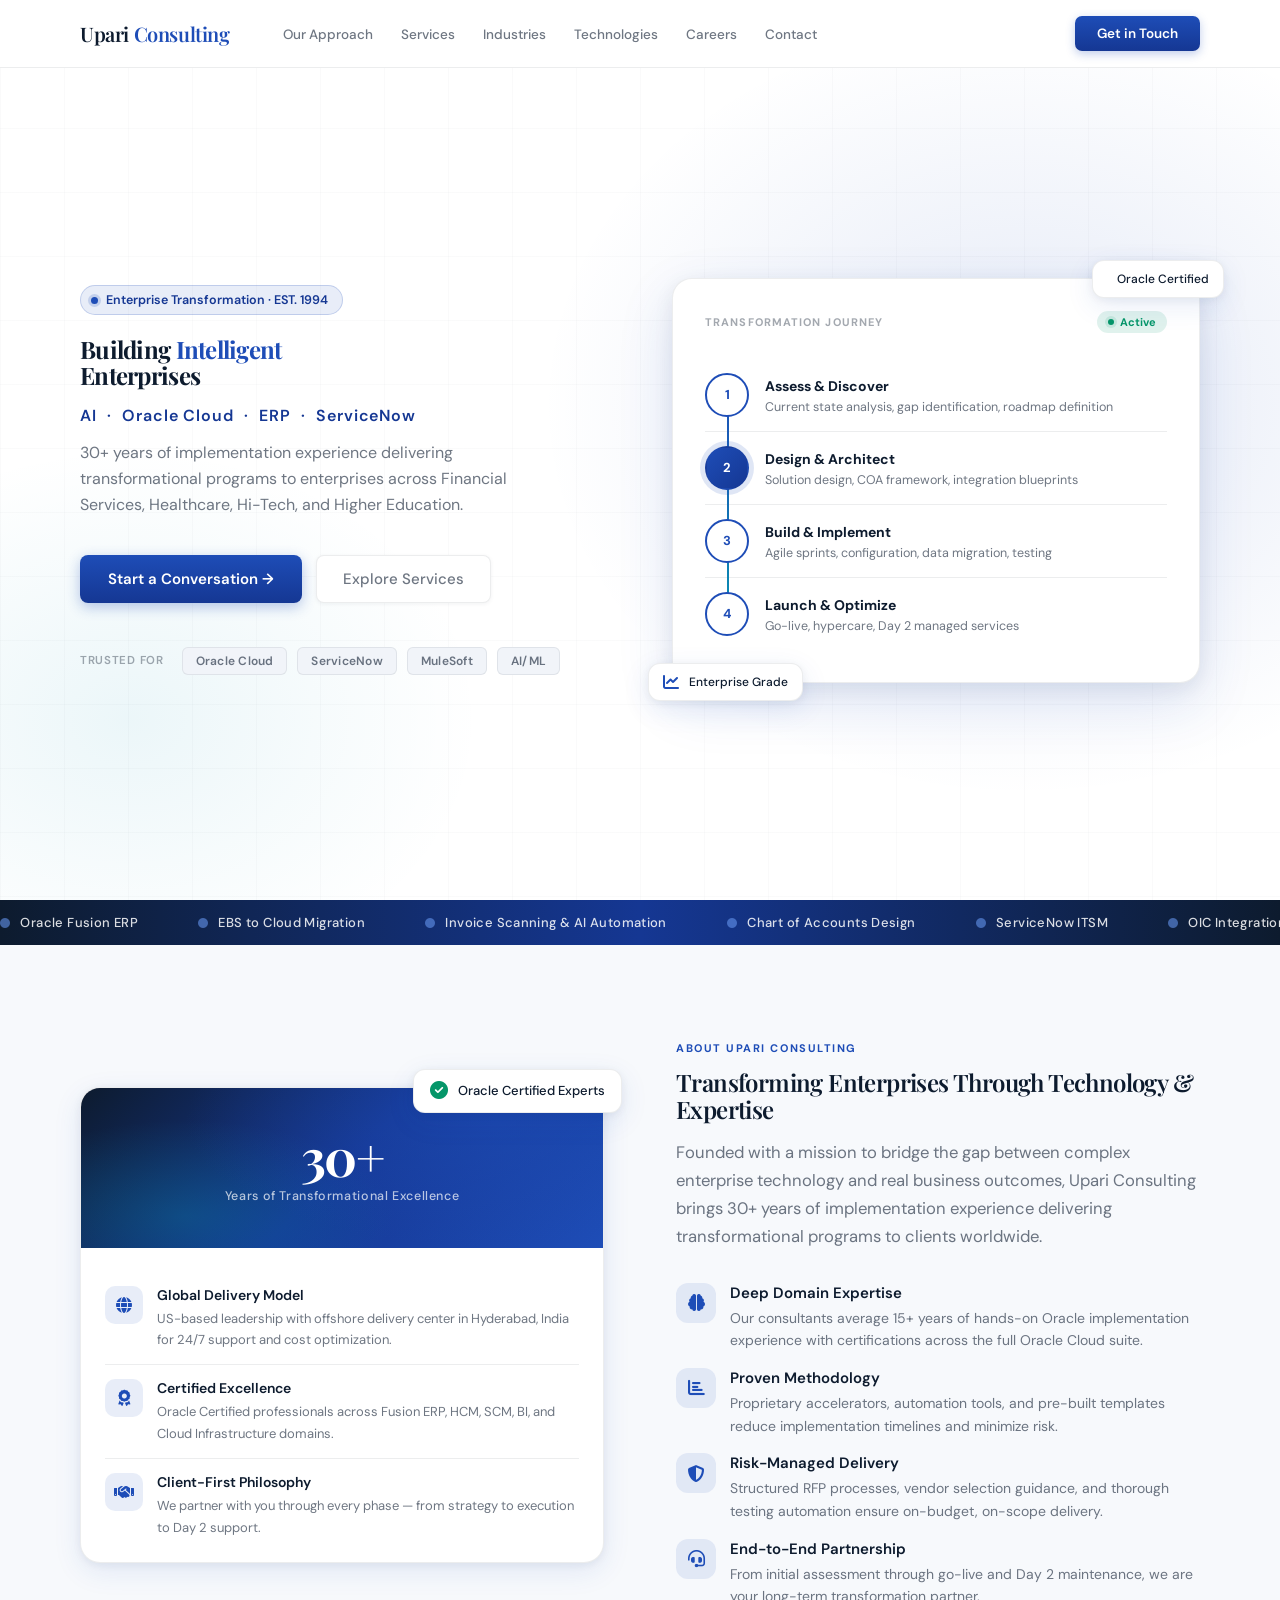
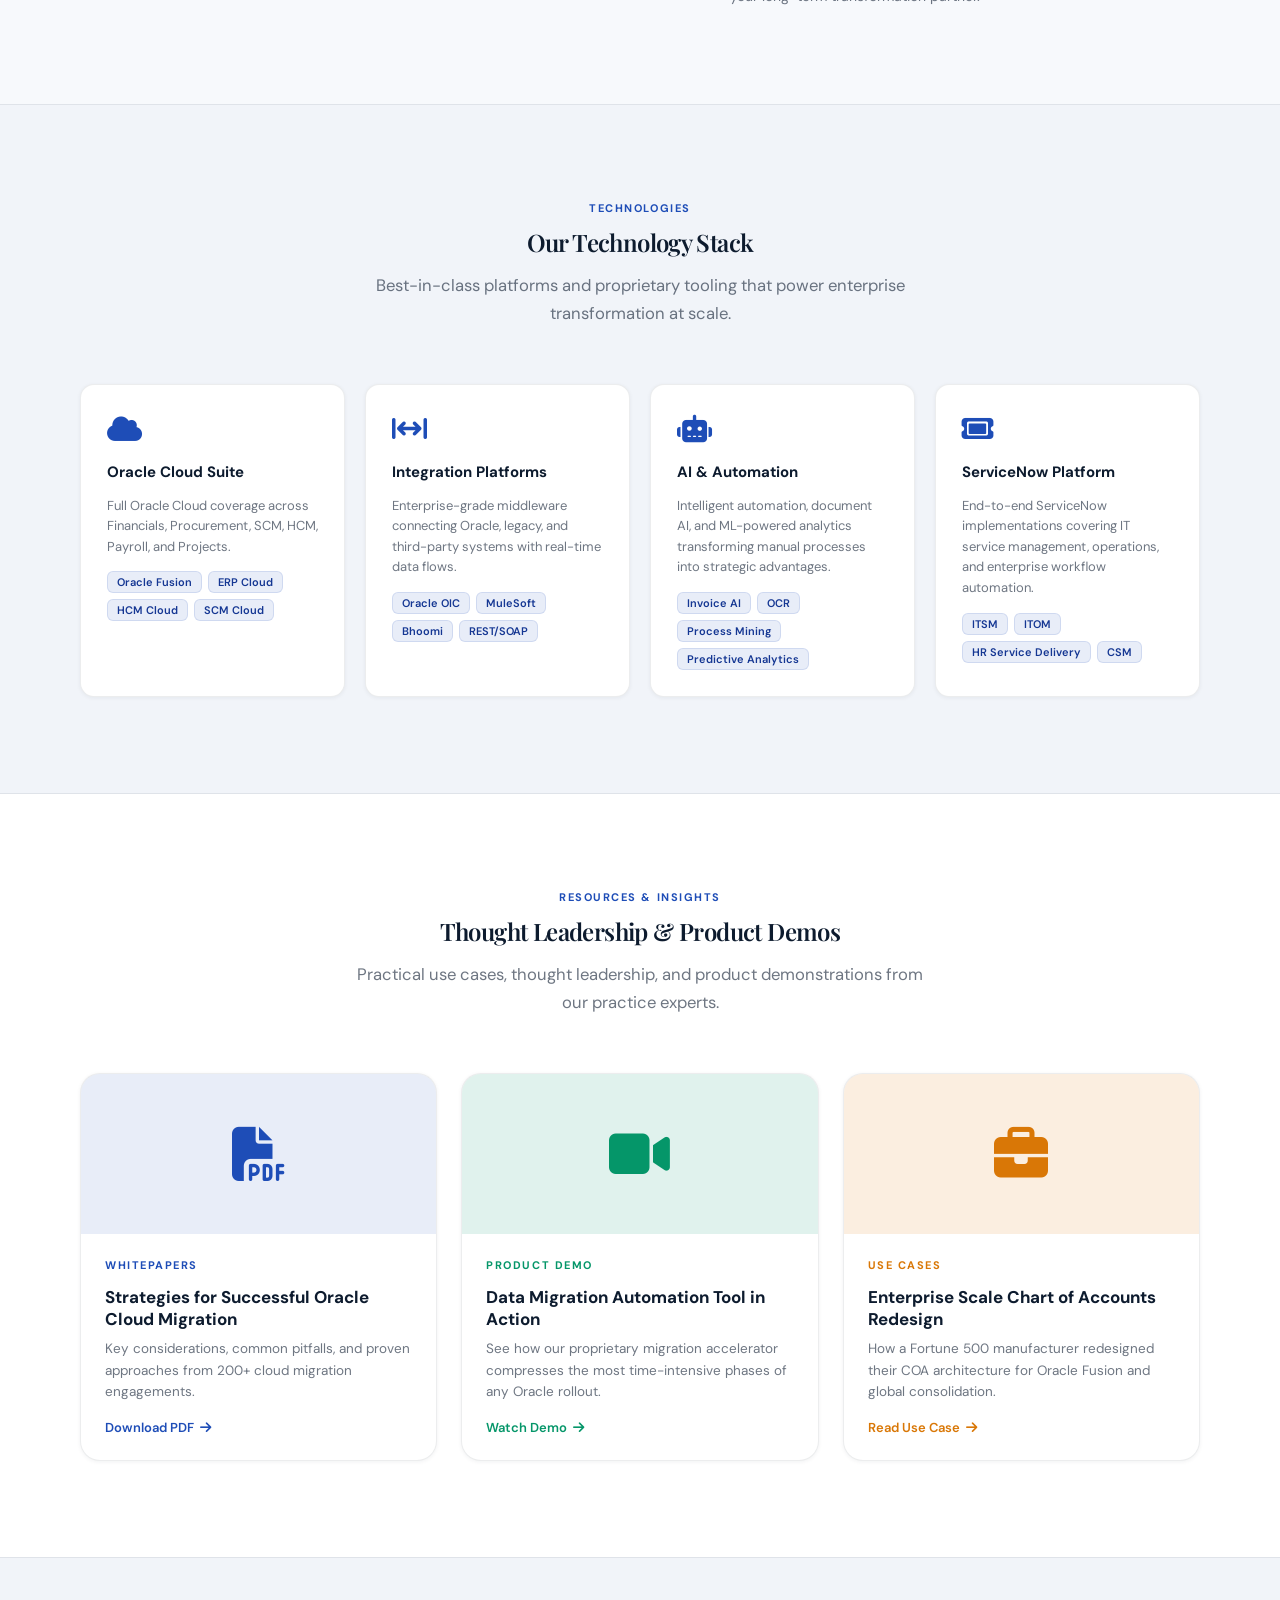
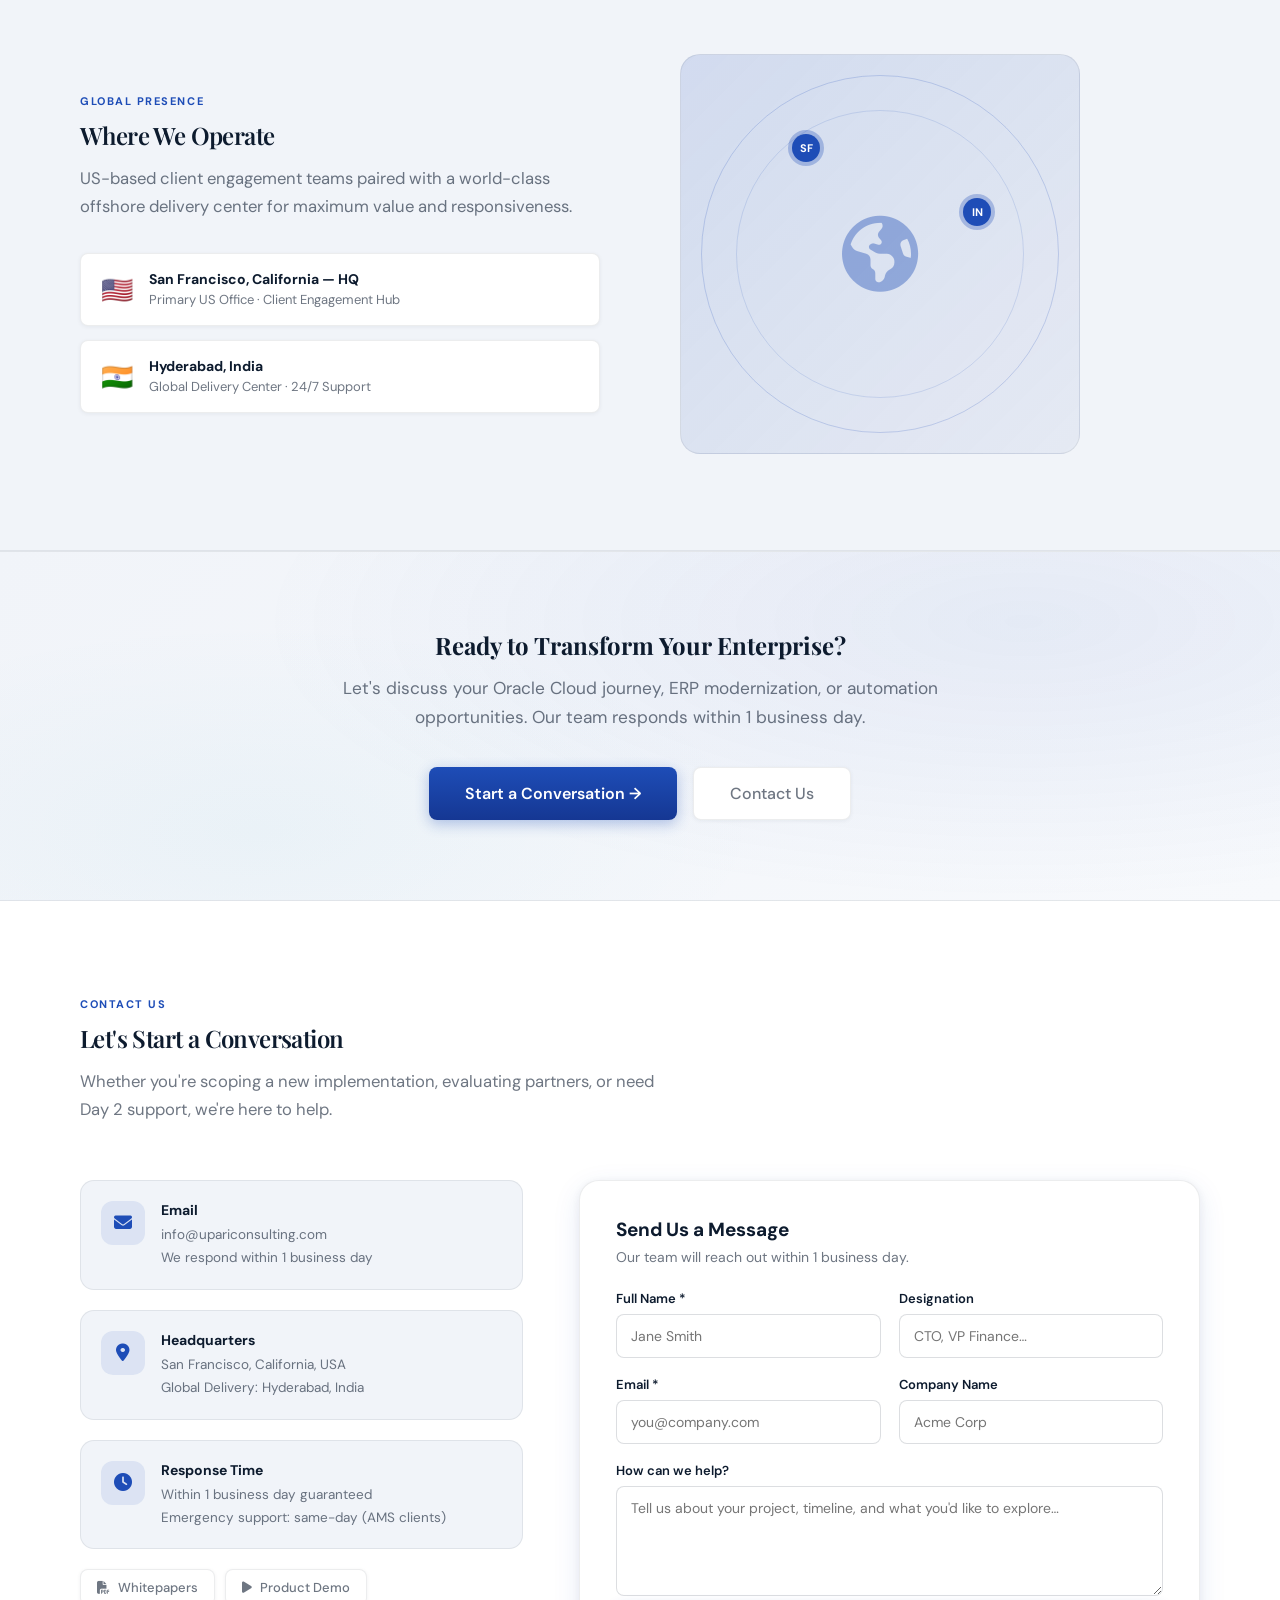
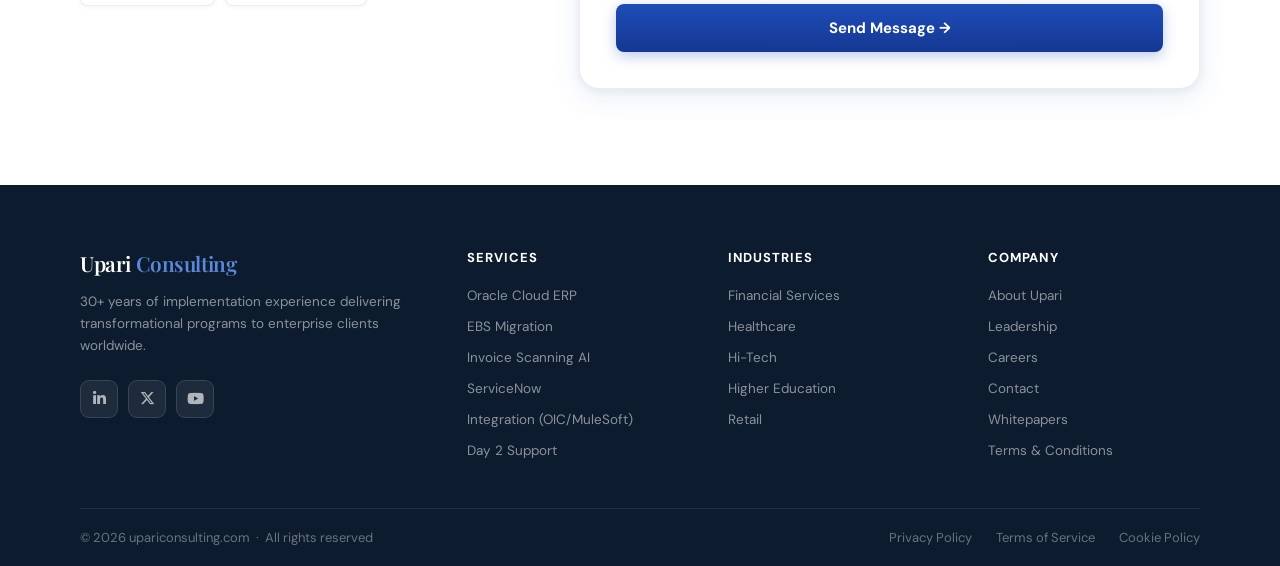
==== commit c484fc6d: "sections" ====
--- a/index.html
+++ b/index.html
@@ -331,7 +331,7 @@
   </section>
 
   <!-- ══ RESOURCES ══════════════════════════════════════════════ -->
-  <section class="section section-alt" id="resources">
+  <section class="section section-white" id="resources">
     <div class="wrap">
       <div class="section-header center reveal">
         <span class="eyebrow">Resources &amp; Insights</span>
--- a/style.css
+++ b/style.css
@@ -112,6 +112,8 @@
 
     .section-alt {
       background: var(--surface-2);
+      border-top: 1px solid var(--line);
+      border-bottom: 1px solid var(--line);
     }
 
     .section-white {
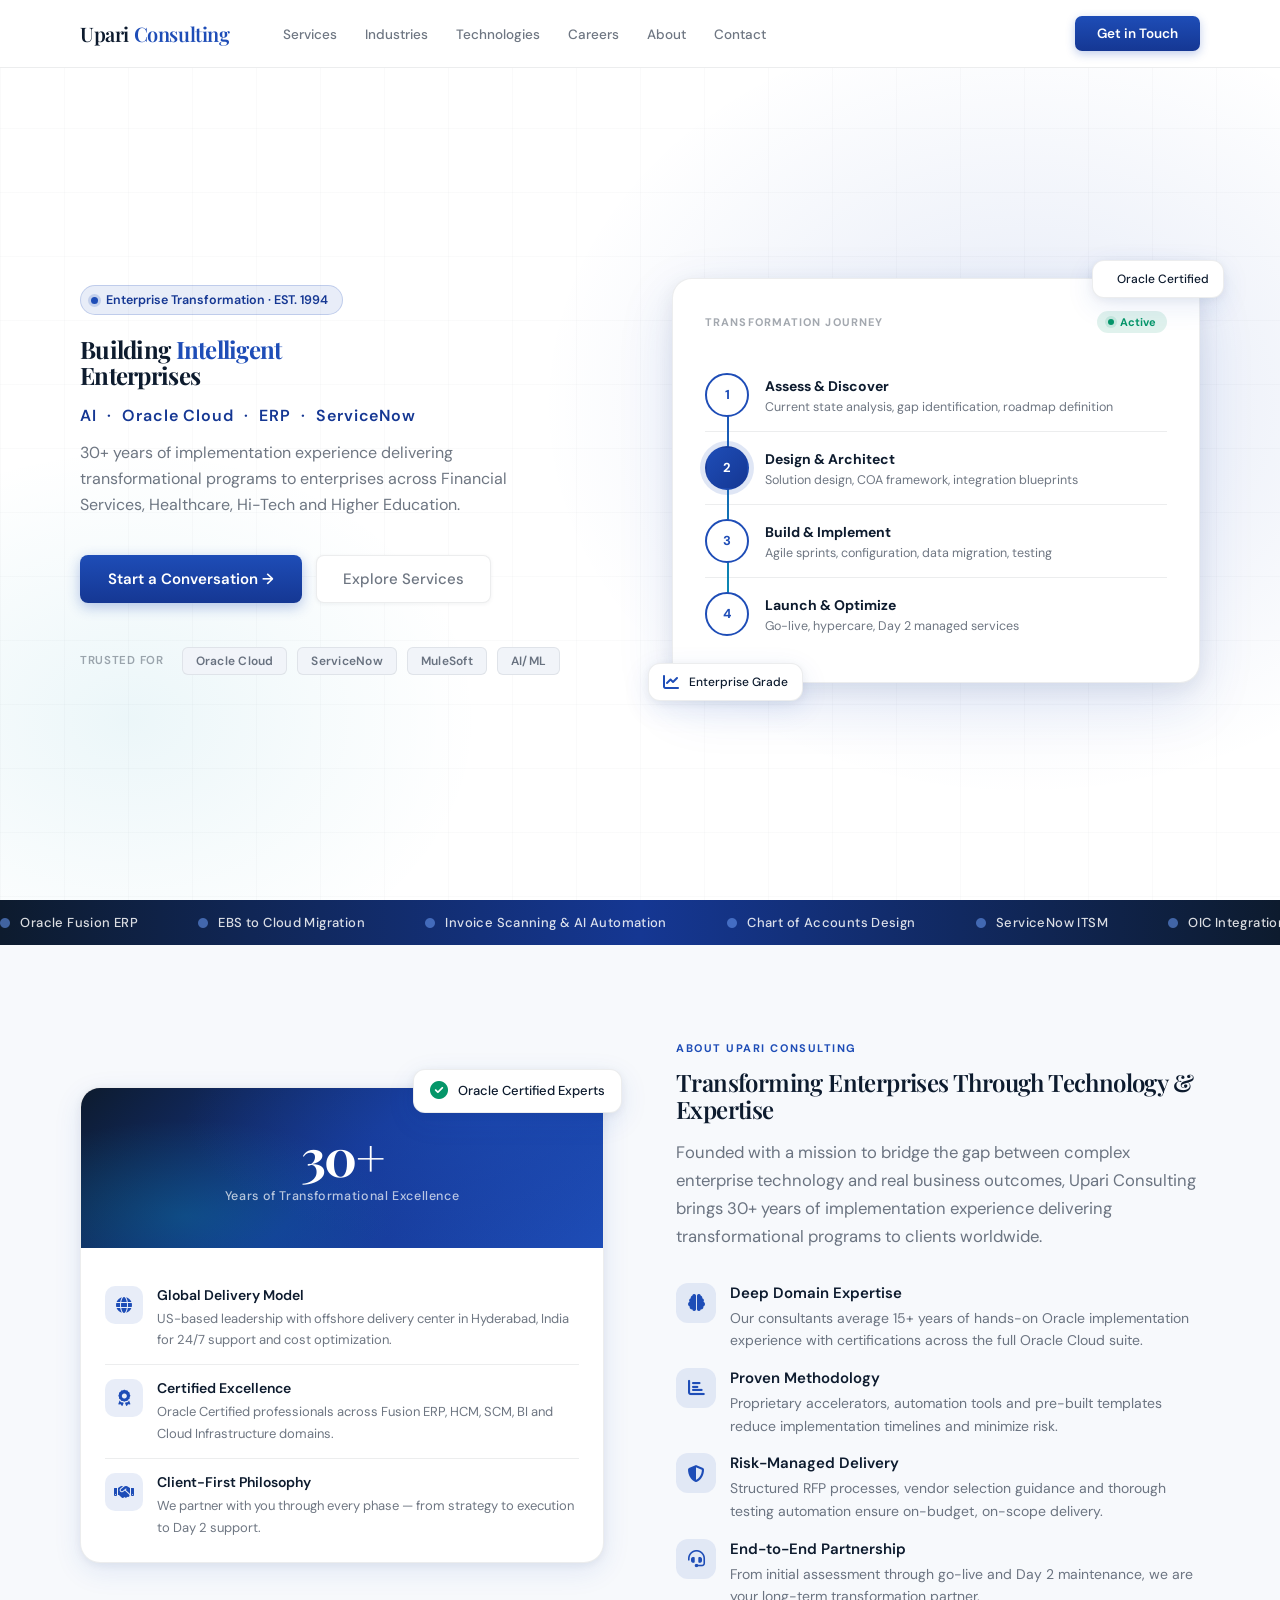
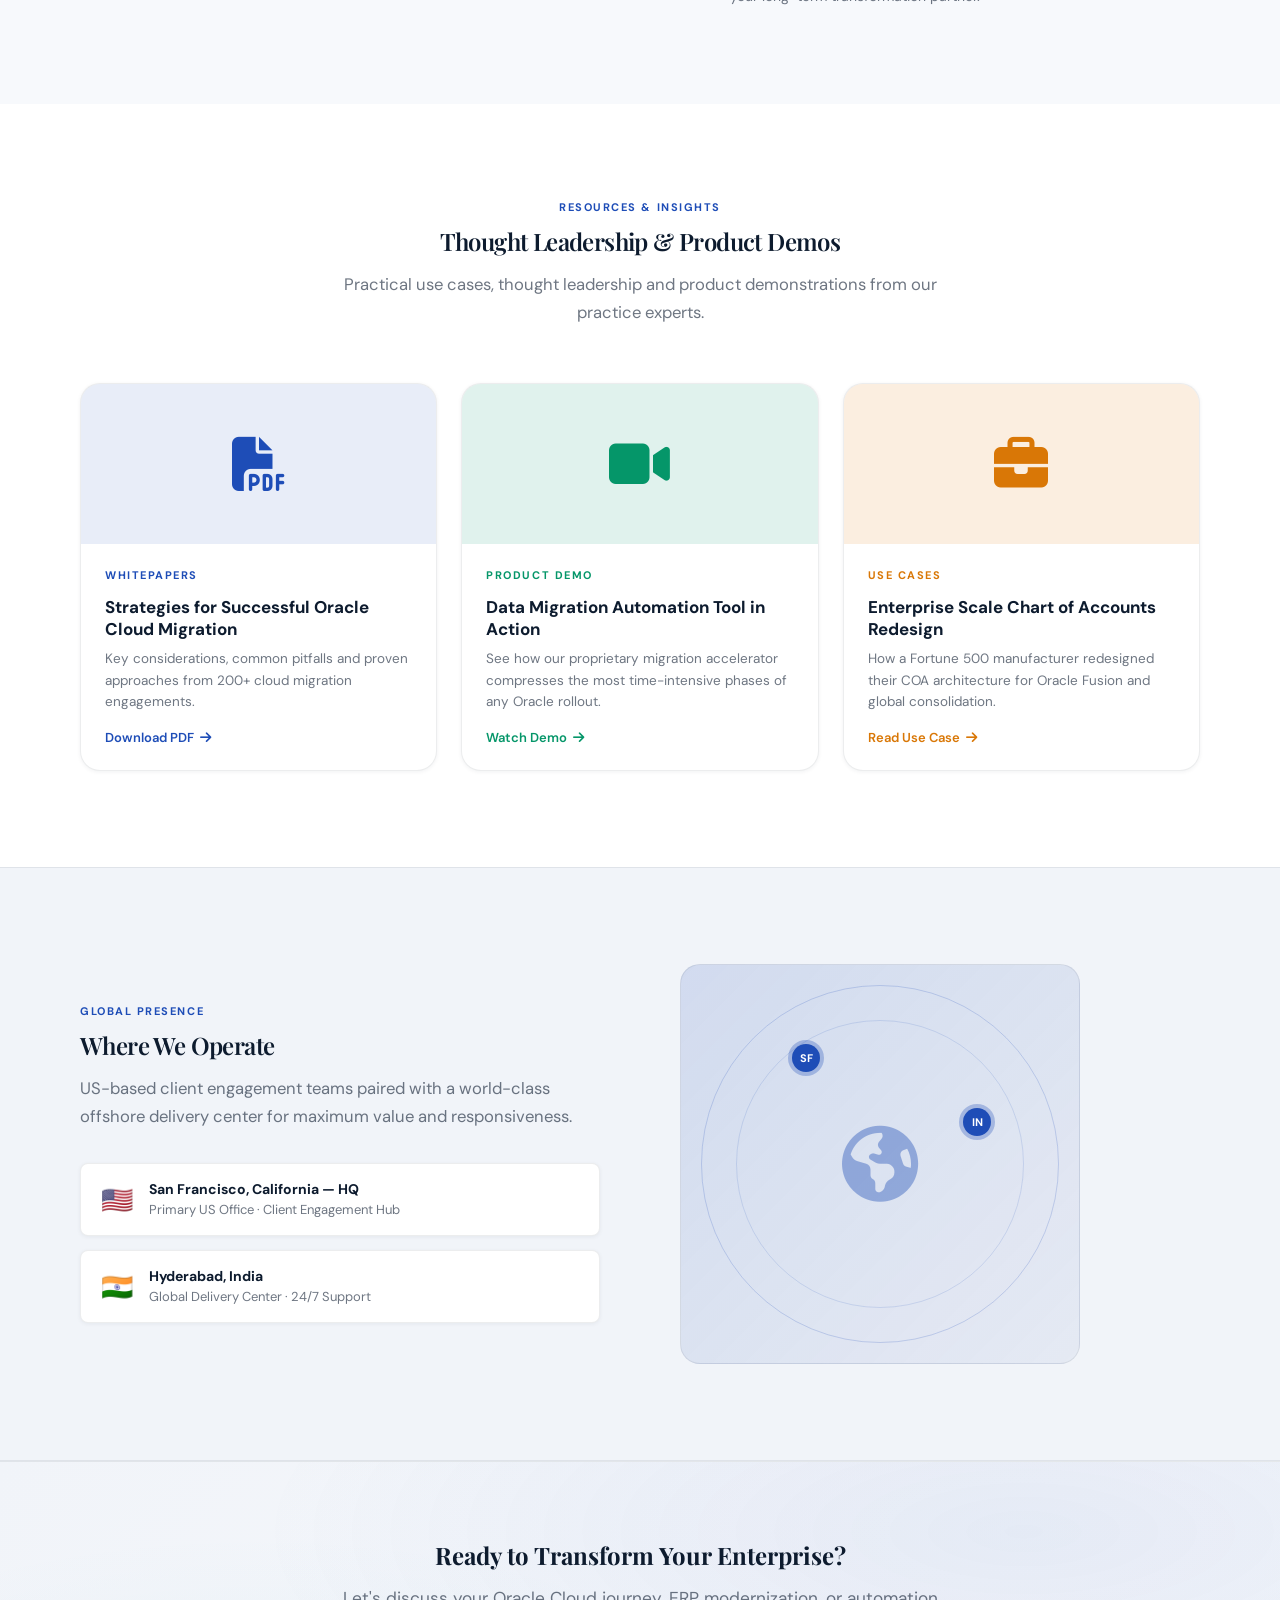
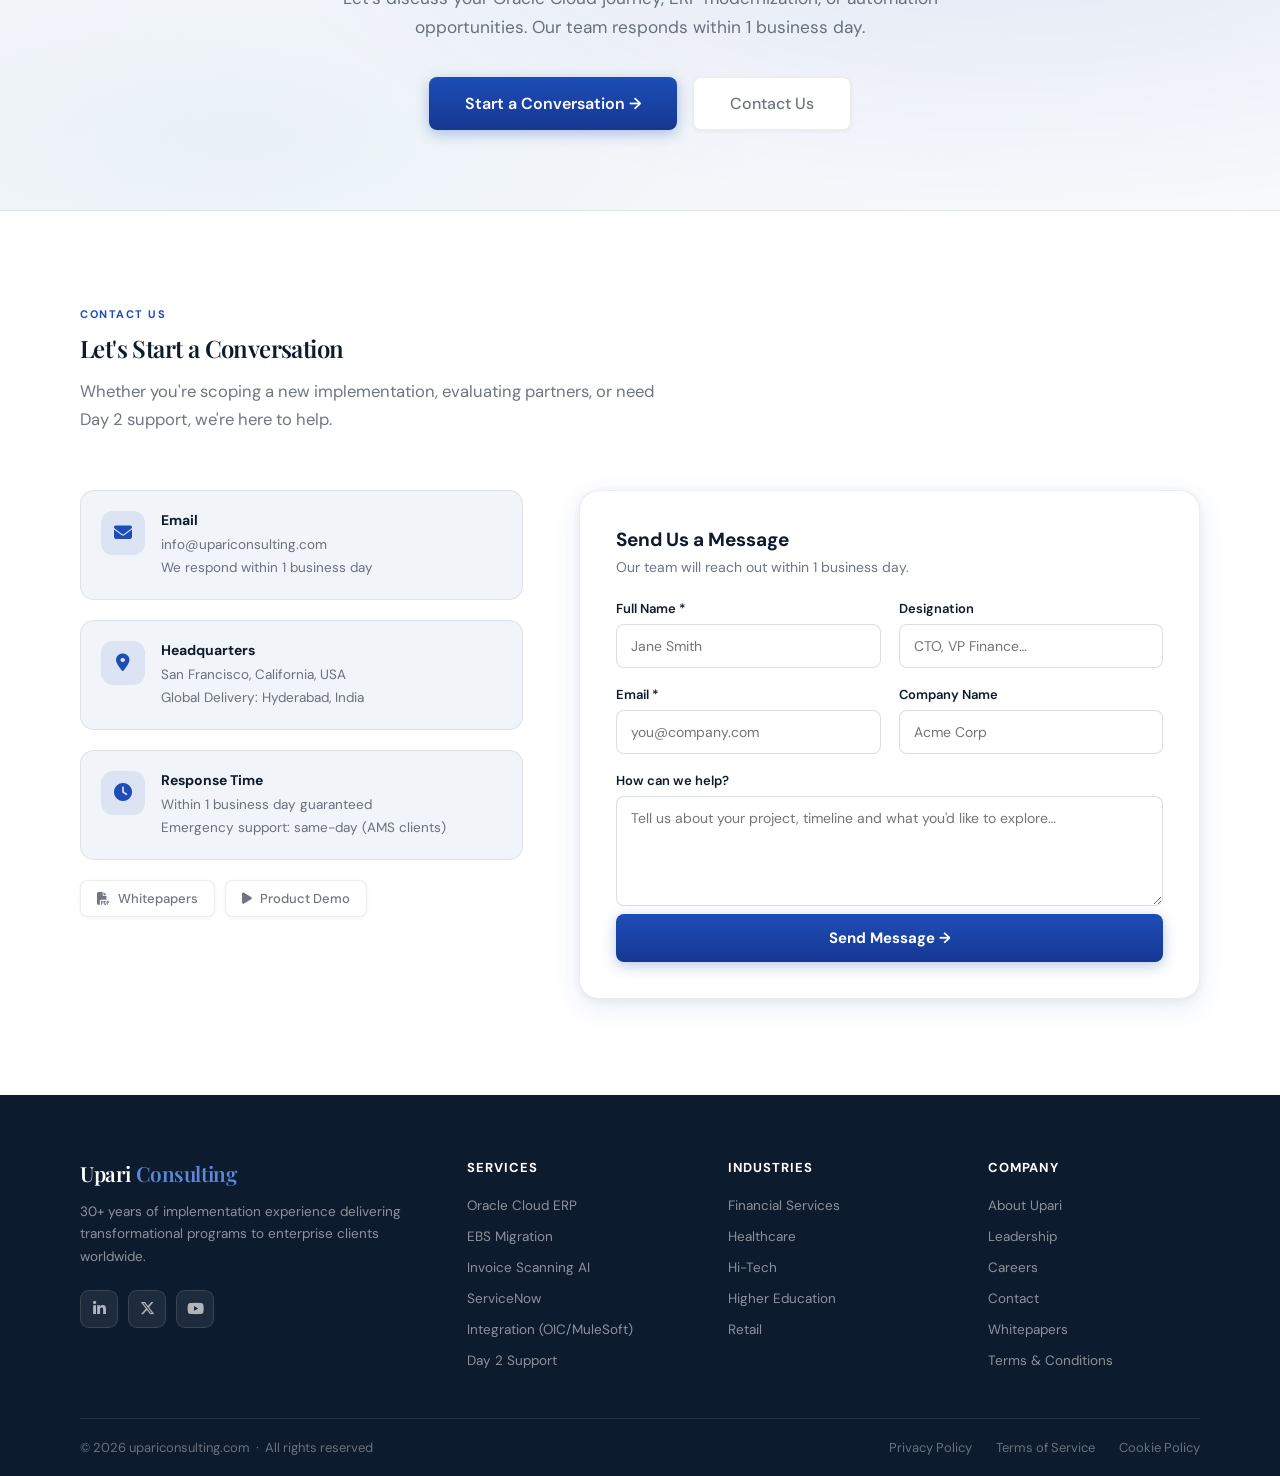
==== commit 3be6e3f8: "small updates" ====
--- a/index.html
+++ b/index.html
@@ -6,7 +6,7 @@
   <meta name="viewport" content="width=device-width, initial-scale=1, viewport-fit=cover" />
   <title>Upari Consulting — AI | Oracle Cloud | ERP | ServiceNow</title>
   <meta name="description"
-    content="Upari Consulting delivers 30+ years of enterprise implementation experience across Oracle Cloud, ERP, AI, and ServiceNow." />
+    content="Upari Consulting delivers 30+ years of enterprise implementation experience across Oracle Cloud, ERP, AI and ServiceNow." />
   <link rel="preconnect" href="https://fonts.googleapis.com" />
   <link rel="preconnect" href="https://fonts.gstatic.com" crossorigin />
   <link
@@ -21,13 +21,13 @@
   <!-- ══ NAV ══════════════════════════════════════════════════ -->
   <nav class="nav" id="nav">
     <div class="nav-inner">
-      <a href="#" class="nav-logo"><span class="brand">Upari</span><span class="accent"> Consulting</span></a>
+      <a href="index.html" class="nav-logo"><span class="brand">Upari</span><span class="accent"> Consulting</span></a>
             <ul class="nav-links">
-        <li><a href="#methodology">Our Approach</a></li>
         <li><a href="services.html">Services</a></li>
         <li><a href="services.html#industries">Industries</a></li>
-        <li><a href="#technologies">Technologies</a></li>
+        <li><a href="services.html#technologies">Technologies</a></li>
         <li><a href="careers.html">Careers</a></li>
+        <li><a href="#methodology">About</a></li>
         <li><a href="#contact">Contact</a></li>
       </ul>
       <div class="nav-right">
@@ -41,11 +41,11 @@
 
   <!-- Mobile menu -->
     <div class="mobile-menu" id="mobileMenu">
-    <a href="#methodology" onclick="closeMobile()">Our Approach</a>
     <a href="services.html" onclick="closeMobile()">Services</a>
     <a href="services.html#industries" onclick="closeMobile()">Industries</a>
-    <a href="#technologies" onclick="closeMobile()">Technologies</a>
+    <a href="services.html#technologies" onclick="closeMobile()">Technologies</a>
     <a href="careers.html" onclick="closeMobile()">Careers</a>
+    <a href="#methodology" onclick="closeMobile()">About</a>
     <a href="#contact" onclick="closeMobile()">Contact</a>
     <a class="mob-cta" onclick="closeMobile(); openModal();">Get in Touch →</a>
   </div>
@@ -59,7 +59,7 @@
           <h1 class="hero-title">Building <span class="accent">Intelligent</span><br>Enterprises</h1>
           <p class="hero-focus">AI &nbsp;·&nbsp; Oracle Cloud &nbsp;·&nbsp; ERP &nbsp;·&nbsp; ServiceNow</p>
           <p class="hero-sub">30+ years of implementation experience delivering transformational programs to enterprises
-            across Financial Services, Healthcare, Hi-Tech, and Higher Education.</p>
+            across Financial Services, Healthcare, Hi-Tech and Higher Education.</p>
           <div class="hero-actions">
             <button class="btn-primary" onclick="openModal()">Start a Conversation →</button>
             <a href="services.html" class="btn-ghost">Explore Services</a>
@@ -209,7 +209,7 @@
                   <div class="method-card-icon"><i class="fa-solid fa-award"></i></div>
                   <div class="method-card-text">
                     <strong>Certified Excellence</strong>
-                    <span>Oracle Certified professionals across Fusion ERP, HCM, SCM, BI, and Cloud Infrastructure
+                    <span>Oracle Certified professionals across Fusion ERP, HCM, SCM, BI and Cloud Infrastructure
                       domains.</span>
                   </div>
                 </div>
@@ -243,7 +243,7 @@
               <div class="value-icon"><i class="fa-solid fa-chart-bar"></i></div>
               <div class="value-text">
                 <strong>Proven Methodology</strong>
-                <span>Proprietary accelerators, automation tools, and pre-built templates reduce implementation
+                <span>Proprietary accelerators, automation tools and pre-built templates reduce implementation
                   timelines and minimize risk.</span>
               </div>
             </li>
@@ -251,7 +251,7 @@
               <div class="value-icon"><i class="fa-solid fa-shield-halved"></i></div>
               <div class="value-text">
                 <strong>Risk-Managed Delivery</strong>
-                <span>Structured RFP processes, vendor selection guidance, and thorough testing automation ensure
+                <span>Structured RFP processes, vendor selection guidance and thorough testing automation ensure
                   on-budget, on-scope delivery.</span>
               </div>
             </li>
@@ -269,74 +269,13 @@
     </div>
   </section>
 
-  <!-- ══ TECHNOLOGIES ════════════════════════════════════════════ -->
-  <section class="section section-alt" id="technologies">
-    <div class="wrap">
-      <div class="section-header center reveal">
-        <span class="eyebrow">Technologies</span>
-        <h2 class="section-title">Our Technology Stack</h2>
-        <p class="section-sub">Best-in-class platforms and proprietary tooling that power enterprise transformation at
-          scale.</p>
-      </div>
-      <div class="tech-grid">
-        <div class="tech-card reveal">
-          <div class="tech-card-icon"><i class="fa-solid fa-cloud"></i></div>
-          <h4>Oracle Cloud Suite</h4>
-          <p>Full Oracle Cloud coverage across Financials, Procurement, SCM, HCM, Payroll, and Projects.</p>
-          <div class="tech-badges">
-            <span class="tech-badge">Oracle Fusion</span>
-            <span class="tech-badge">ERP Cloud</span>
-            <span class="tech-badge">HCM Cloud</span>
-            <span class="tech-badge">SCM Cloud</span>
-          </div>
-        </div>
-        <div class="tech-card reveal reveal-delay-1">
-          <div class="tech-card-icon"><i class="fa-solid fa-arrows-left-right-to-line"></i></div>
-          <h4>Integration Platforms</h4>
-          <p>Enterprise-grade middleware connecting Oracle, legacy, and third-party systems with real-time data flows.
-          </p>
-          <div class="tech-badges">
-            <span class="tech-badge">Oracle OIC</span>
-            <span class="tech-badge">MuleSoft</span>
-            <span class="tech-badge">Bhoomi</span>
-            <span class="tech-badge">REST/SOAP</span>
-          </div>
-        </div>
-        <div class="tech-card reveal reveal-delay-2">
-          <div class="tech-card-icon"><i class="fa-solid fa-robot"></i></div>
-          <h4>AI &amp; Automation</h4>
-          <p>Intelligent automation, document AI, and ML-powered analytics transforming manual processes into strategic
-            advantages.</p>
-          <div class="tech-badges">
-            <span class="tech-badge">Invoice AI</span>
-            <span class="tech-badge">OCR</span>
-            <span class="tech-badge">Process Mining</span>
-            <span class="tech-badge">Predictive Analytics</span>
-          </div>
-        </div>
-        <div class="tech-card reveal reveal-delay-3">
-          <div class="tech-card-icon"><i class="fa-solid fa-ticket"></i></div>
-          <h4>ServiceNow Platform</h4>
-          <p>End-to-end ServiceNow implementations covering IT service management, operations, and enterprise workflow
-            automation.</p>
-          <div class="tech-badges">
-            <span class="tech-badge">ITSM</span>
-            <span class="tech-badge">ITOM</span>
-            <span class="tech-badge">HR Service Delivery</span>
-            <span class="tech-badge">CSM</span>
-          </div>
-        </div>
-      </div>
-    </div>
-  </section>
-
   <!-- ══ RESOURCES ══════════════════════════════════════════════ -->
   <section class="section section-white" id="resources">
     <div class="wrap">
       <div class="section-header center reveal">
         <span class="eyebrow">Resources &amp; Insights</span>
         <h2 class="section-title">Thought Leadership &amp; Product Demos</h2>
-        <p class="section-sub">Practical use cases, thought leadership, and product demonstrations from our practice
+        <p class="section-sub">Practical use cases, thought leadership and product demonstrations from our practice
           experts.</p>
       </div>
       <div class="resources-grid">
@@ -348,7 +287,7 @@
             <span class="eyebrow">Whitepapers</span>
             <h3 style="font-size:17px;font-weight:700;color:var(--ink);line-height:1.3;margin-bottom:8px">Strategies for
               Successful Oracle Cloud Migration</h3>
-            <p style="font-size:13.5px;color:var(--ink-soft);line-height:1.6">Key considerations, common pitfalls, and
+            <p style="font-size:13.5px;color:var(--ink-soft);line-height:1.6">Key considerations, common pitfalls and
               proven approaches from 200+ cloud migration engagements.</p>
             <a href="#contact" class="resource-link">Download PDF <i class="fa-solid fa-arrow-right"></i></a>
           </div>
@@ -502,7 +441,7 @@
                 </div>
                 <div class="field form-full">
                   <label>How can we help?</label>
-                  <textarea placeholder="Tell us about your project, timeline, and what you'd like to explore…"
+                  <textarea placeholder="Tell us about your project, timeline and what you'd like to explore…"
                     id="c-msg" maxlength="2000"></textarea>
                 </div>
               </div>
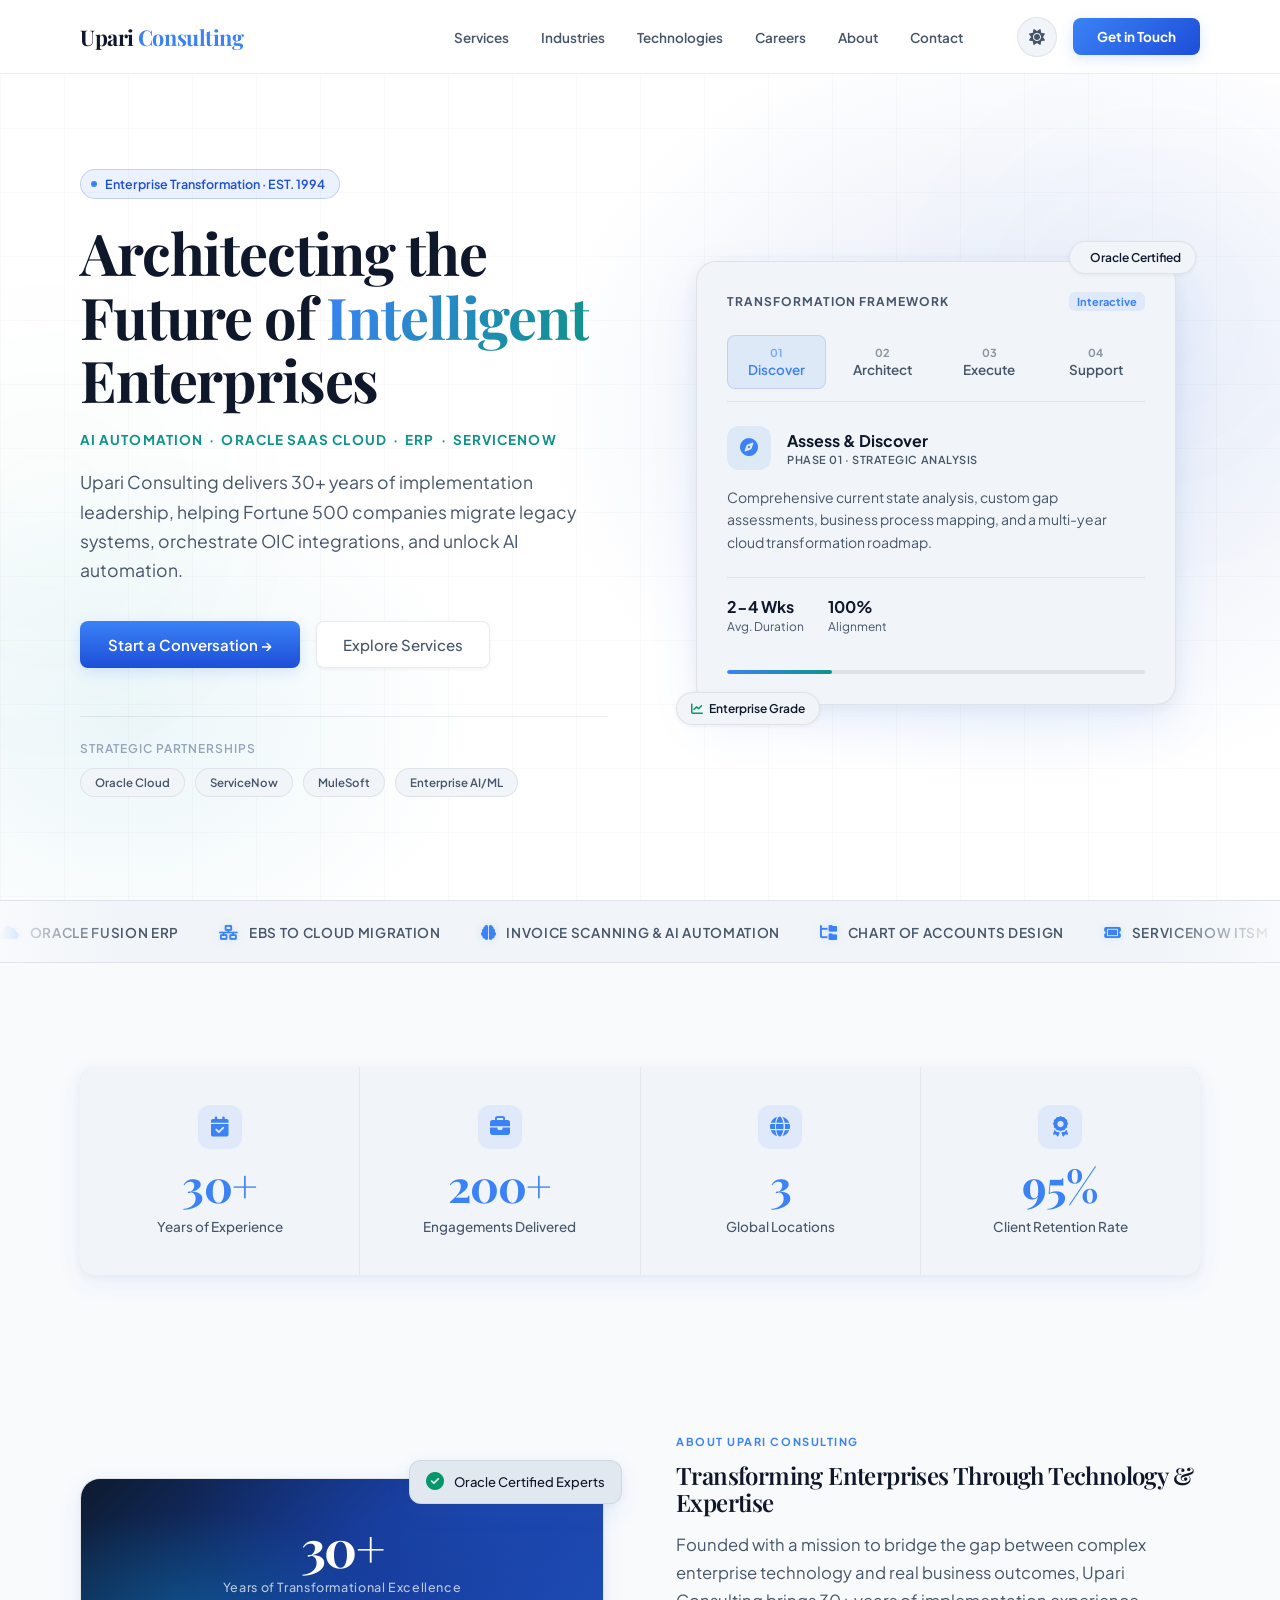
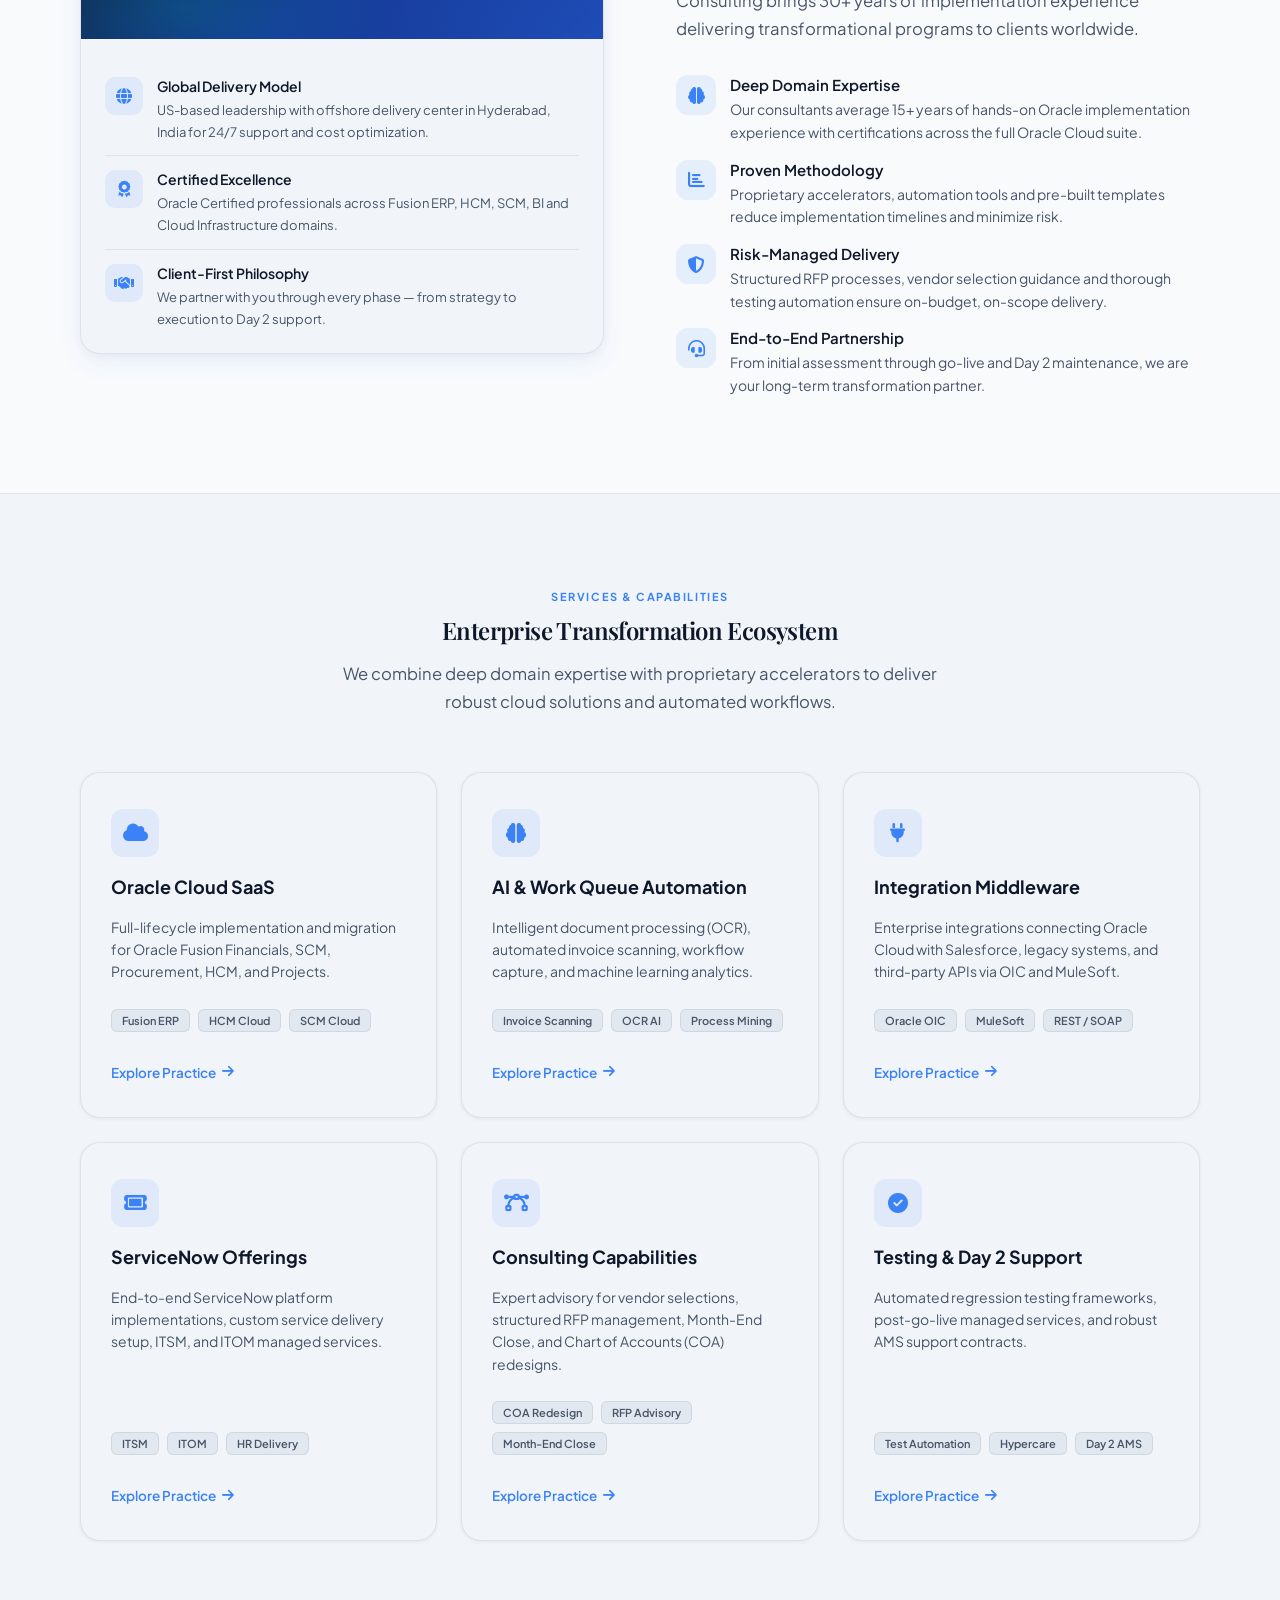
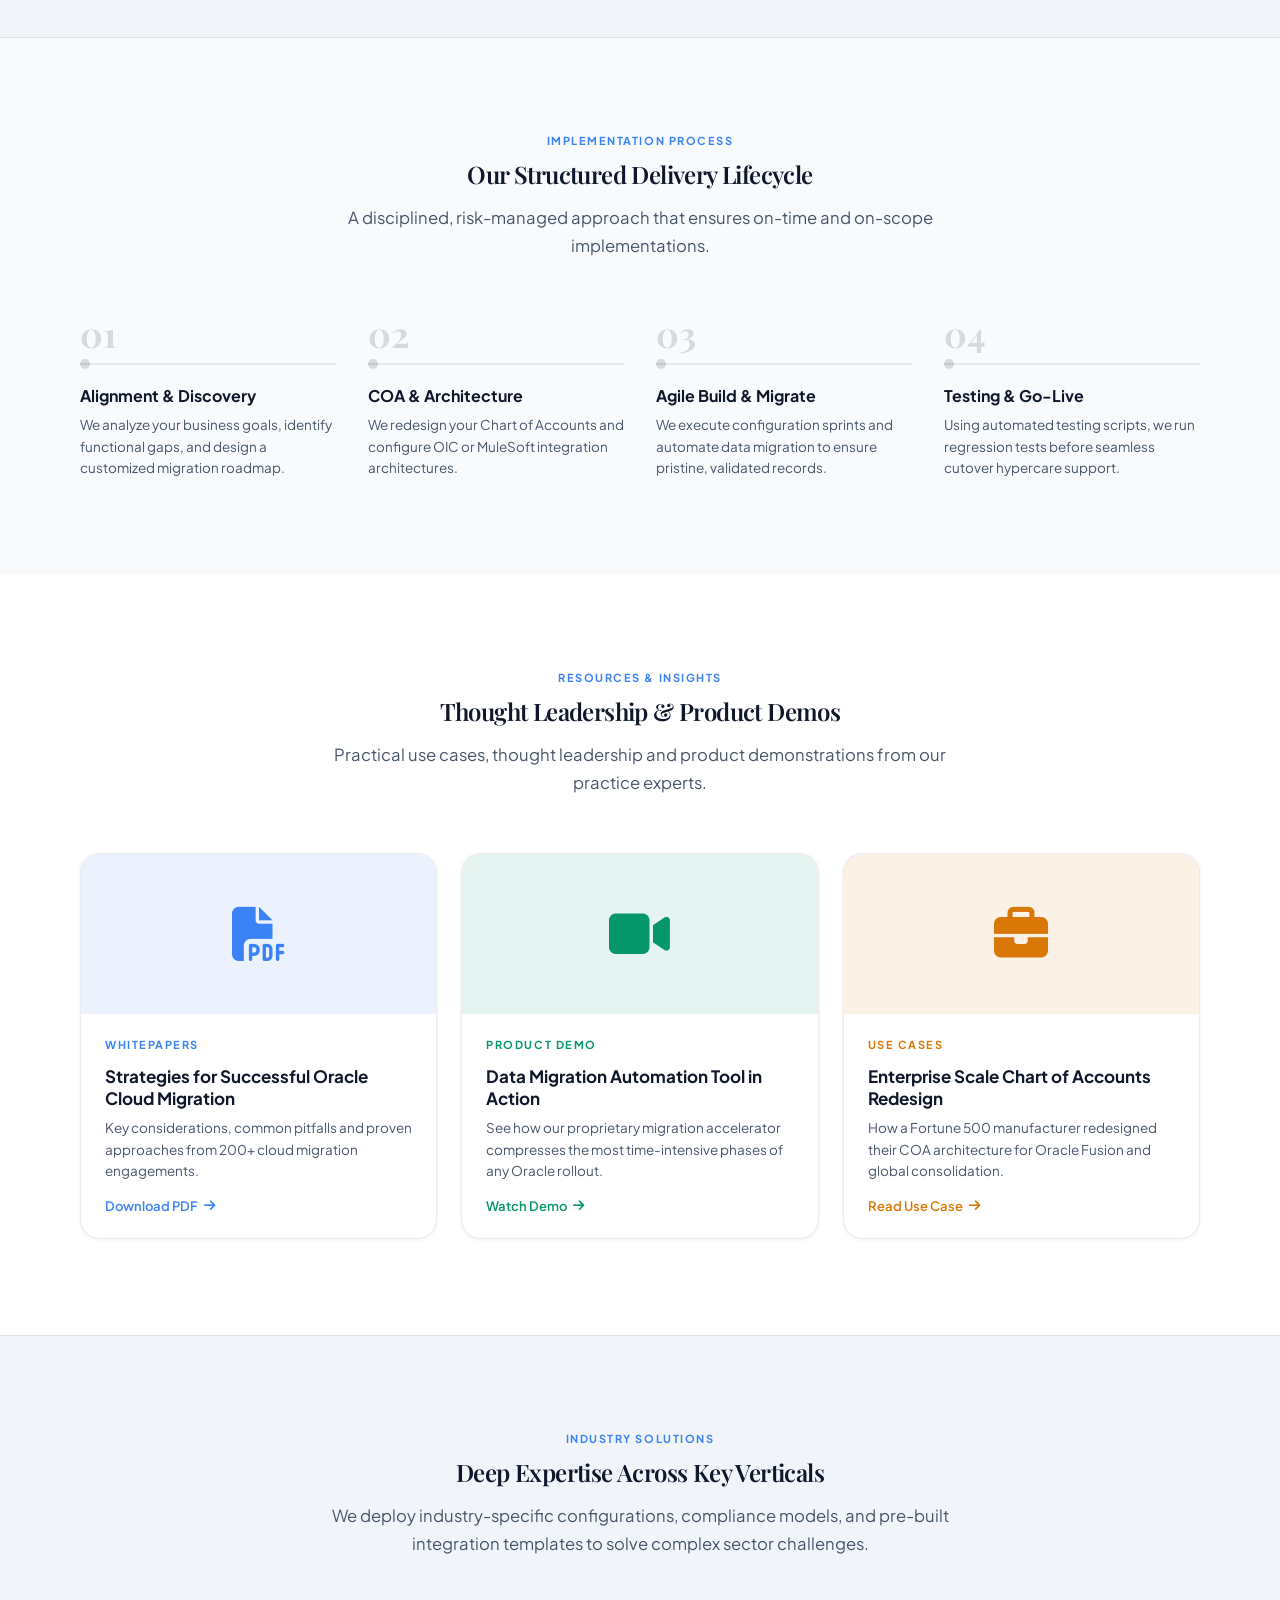
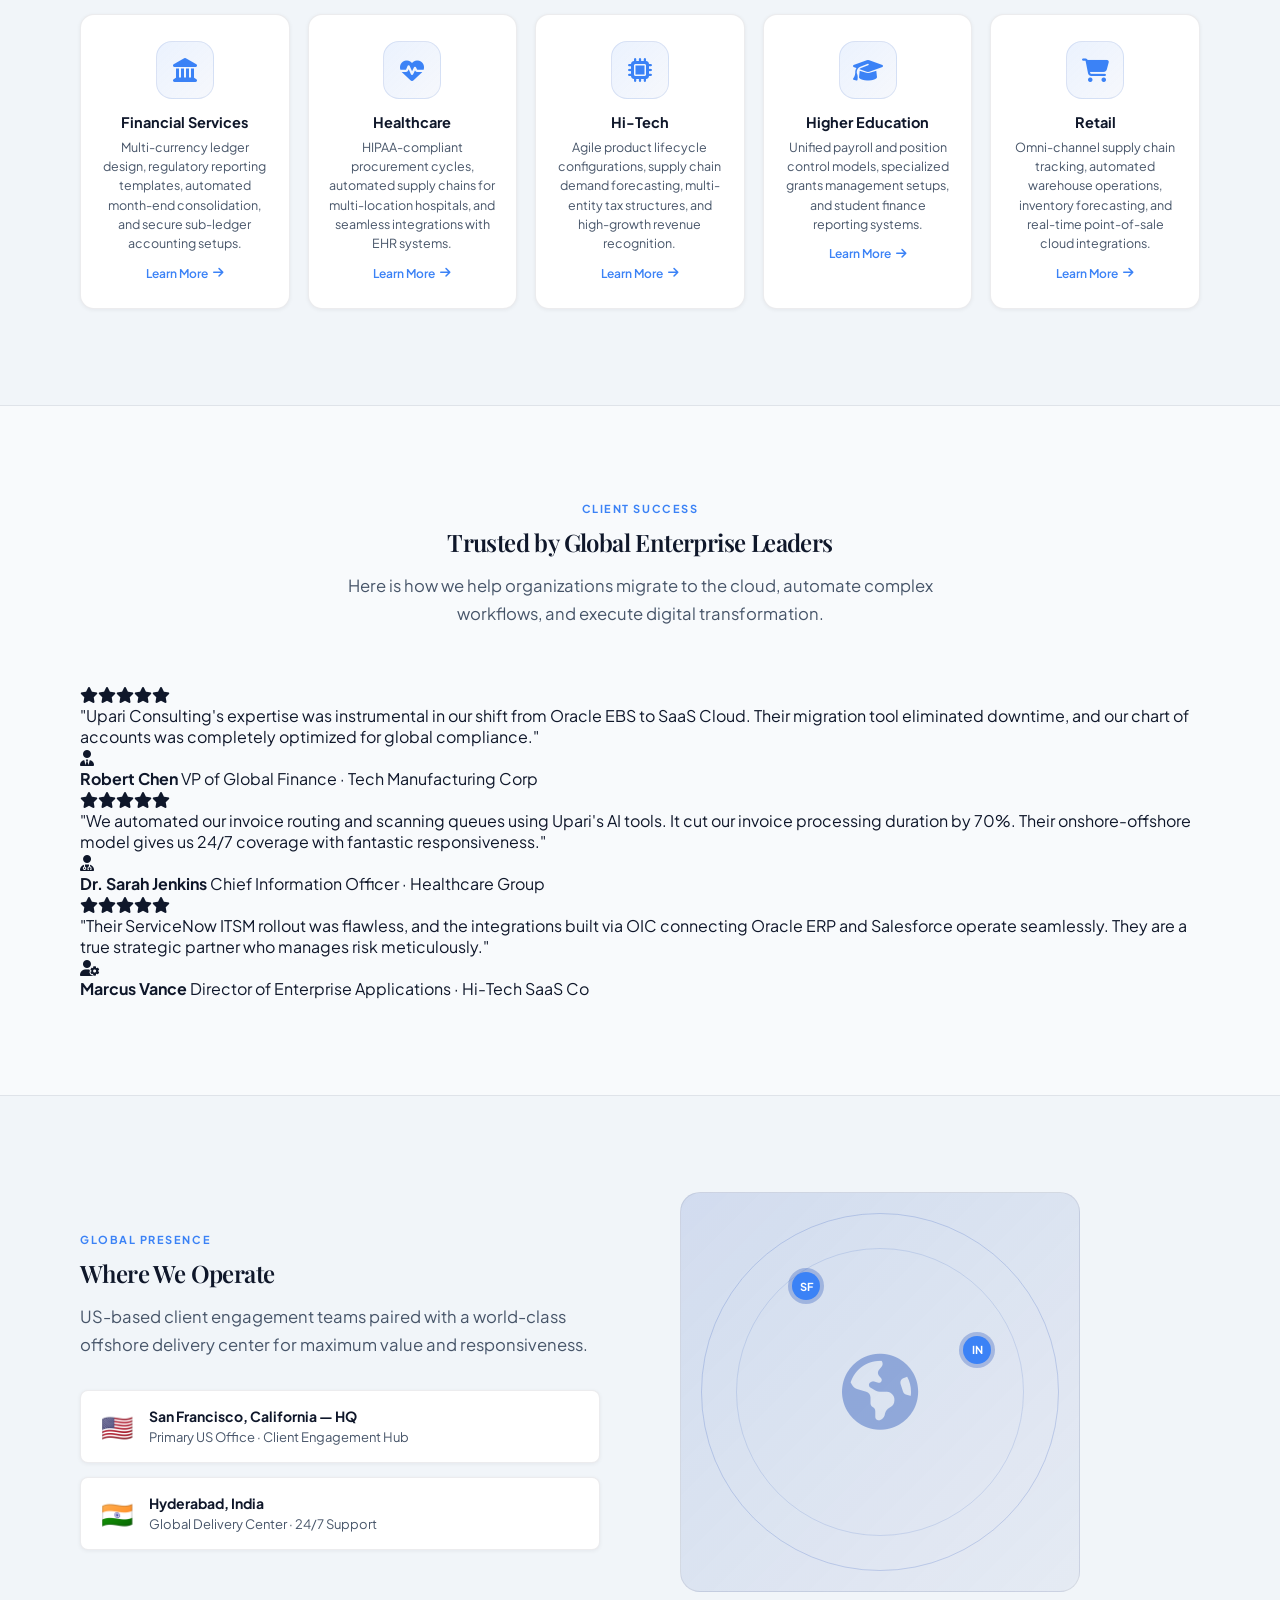
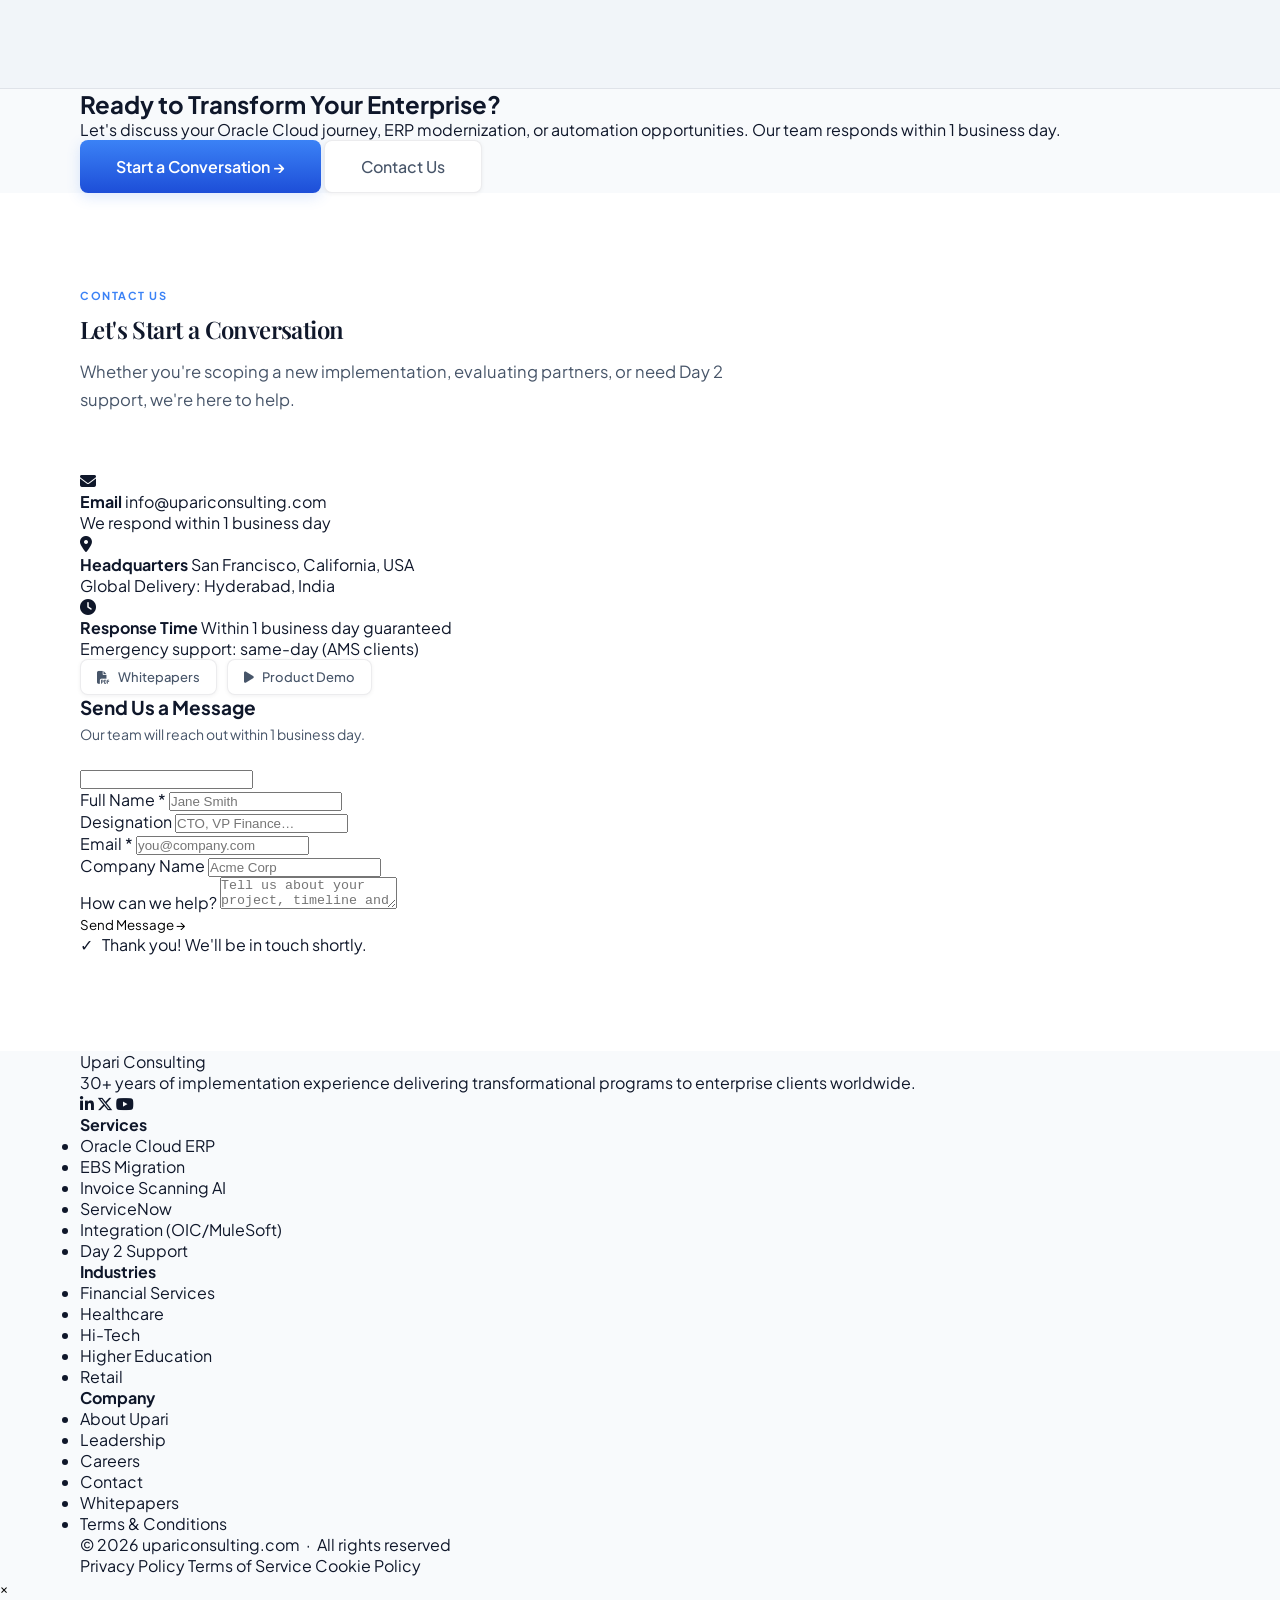
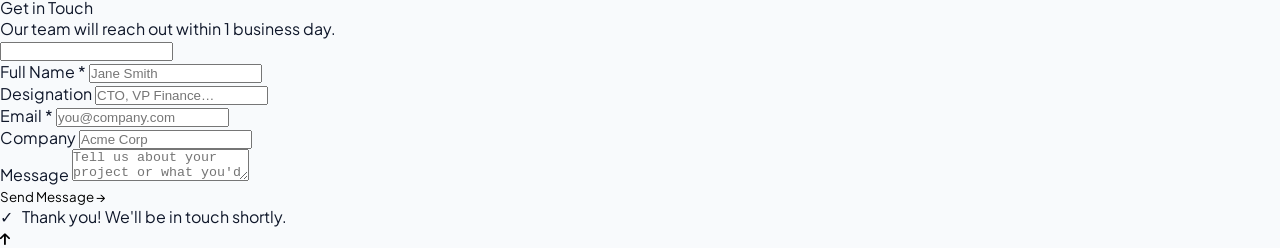
==== commit ba828619: "updated version" ====
--- a/index.html
+++ b/index.html
@@ -10,7 +10,7 @@
   <link rel="preconnect" href="https://fonts.googleapis.com" />
   <link rel="preconnect" href="https://fonts.gstatic.com" crossorigin />
   <link
-    href="https://fonts.googleapis.com/css2?family=Playfair+Display:wght@500;600;700&family=DM+Sans:wght@300;400;500;600;700&display=swap"
+    href="https://fonts.googleapis.com/css2?family=Playfair+Display:ital,wght@0,400..900;1,400..900&family=Plus+Jakarta+Sans:ital,wght@0,200..800;1,200..800&display=swap"
     rel="stylesheet" />
   <link rel="stylesheet" href="https://cdnjs.cloudflare.com/ajax/libs/font-awesome/6.5.1/css/all.min.css"
     crossorigin="anonymous" referrerpolicy="no-referrer" />
@@ -31,6 +31,10 @@
         <li><a href="#contact">Contact</a></li>
       </ul>
       <div class="nav-right">
+        <button class="theme-toggle-btn" id="themeToggleBtn" aria-label="Toggle Theme" onclick="toggleTheme()">
+          <i class="fa-solid fa-moon"></i>
+          <i class="fa-solid fa-sun"></i>
+        </button>
         <button class="nav-cta" onclick="openModal()">Get in Touch</button>
         <button class="nav-burger" id="navBurger" aria-label="Menu" onclick="toggleMobile()">
           <span></span><span></span><span></span>
@@ -51,67 +55,123 @@
   </div>
 
   <section class="hero">
+    <div class="glow-orb orb-1"></div>
+    <div class="glow-orb orb-2"></div>
     <div class="hero-grid"></div>
     <div class="wrap" style="width:100%">
       <div class="hero-inner">
         <div class="hero-left">
           <div class="hero-badge"><span class="dot"></span>Enterprise Transformation · EST. 1994</div>
-          <h1 class="hero-title">Building <span class="accent">Intelligent</span><br>Enterprises</h1>
-          <p class="hero-focus">AI &nbsp;·&nbsp; Oracle Cloud &nbsp;·&nbsp; ERP &nbsp;·&nbsp; ServiceNow</p>
-          <p class="hero-sub">30+ years of implementation experience delivering transformational programs to enterprises
-            across Financial Services, Healthcare, Hi-Tech and Higher Education.</p>
+          <h1 class="hero-title">Architecting the Future of <span class="accent">Intelligent</span> Enterprises</h1>
+          <p class="hero-focus">AI Automation &nbsp;·&nbsp; Oracle SaaS Cloud &nbsp;·&nbsp; ERP &nbsp;·&nbsp; ServiceNow</p>
+          <p class="hero-sub">Upari Consulting delivers 30+ years of implementation leadership, helping Fortune 500 companies migrate legacy systems, orchestrate OIC integrations, and unlock AI automation.</p>
           <div class="hero-actions">
             <button class="btn-primary" onclick="openModal()">Start a Conversation →</button>
             <a href="services.html" class="btn-ghost">Explore Services</a>
           </div>
           <div class="hero-trust">
-            <span class="hero-trust-text">Trusted For</span>
+            <span class="hero-trust-text">Strategic Partnerships</span>
             <div class="hero-trust-logos">
               <div class="trust-chip">Oracle Cloud</div>
               <div class="trust-chip">ServiceNow</div>
               <div class="trust-chip">MuleSoft</div>
-              <div class="trust-chip">AI/ML</div>
+              <div class="trust-chip">Enterprise AI/ML</div>
             </div>
           </div>
         </div>
         <div class="hero-visual">
           <div style="position:relative">
             <div class="float-badge top-right"><i class="fa-solid fa-shield-check"></i>Oracle Certified</div>
-            <div class="hero-transform-card">
+            <div class="hero-transform-card glass-panel">
               <div class="htc-head">
-                <span class="htc-label">Transformation Journey</span>
-                <span class="htc-badge">Active</span>
-              </div>
-              <div class="journey-steps">
-                <div class="journey-step">
-                  <div class="js-num">1</div>
-                  <div class="js-content">
-                    <div class="js-title">Assess &amp; Discover</div>
-                    <div class="js-desc">Current state analysis, gap identification, roadmap definition</div>
-                  </div>
-                </div>
-                <div class="journey-step active">
-                  <div class="js-num">2</div>
-                  <div class="js-content">
-                    <div class="js-title">Design &amp; Architect</div>
-                    <div class="js-desc">Solution design, COA framework, integration blueprints</div>
-                  </div>
-                </div>
-                <div class="journey-step">
-                  <div class="js-num">3</div>
-                  <div class="js-content">
-                    <div class="js-title">Build &amp; Implement</div>
-                    <div class="js-desc">Agile sprints, configuration, data migration, testing</div>
-                  </div>
-                </div>
-                <div class="journey-step">
-                  <div class="js-num">4</div>
-                  <div class="js-content">
-                    <div class="js-title">Launch &amp; Optimize</div>
-                    <div class="js-desc">Go-live, hypercare, Day 2 managed services</div>
-                  </div>
-                </div>
-              </div>
+                <span class="htc-label">Transformation Framework</span>
+                <span class="htc-badge">Interactive</span>
+              </div>
+              
+              <!-- Tab buttons -->
+              <div class="journey-tabs">
+                <button class="j-tab active" data-step="1" onclick="switchHeroStep(1)">
+                  <span class="jt-num">01</span> Discover
+                </button>
+                <button class="j-tab" data-step="2" onclick="switchHeroStep(2)">
+                  <span class="jt-num">02</span> Architect
+                </button>
+                <button class="j-tab" data-step="3" onclick="switchHeroStep(3)">
+                  <span class="jt-num">03</span> Execute
+                </button>
+                <button class="j-tab" data-step="4" onclick="switchHeroStep(4)">
+                  <span class="jt-num">04</span> Support
+                </button>
+              </div>
+
+              <!-- Dynamic Content Area -->
+              <div class="journey-content-pane">
+                <div class="j-pane active" id="pane-1">
+                  <div class="pane-header">
+                    <div class="pane-icon"><i class="fa-solid fa-compass"></i></div>
+                    <div>
+                      <h4>Assess &amp; Discover</h4>
+                      <p class="pane-meta">Phase 01 · Strategic Analysis</p>
+                    </div>
+                  </div>
+                  <p class="pane-text">Comprehensive current state analysis, custom gap assessments, business process mapping, and a multi-year cloud transformation roadmap.</p>
+                  <div class="pane-stats">
+                    <div class="p-stat"><strong>2-4 Wks</strong> Avg. Duration</div>
+                    <div class="p-stat"><strong>100%</strong> Alignment</div>
+                  </div>
+                </div>
+                
+                <div class="j-pane" id="pane-2">
+                  <div class="pane-header">
+                    <div class="pane-icon"><i class="fa-solid fa-bezier-curve"></i></div>
+                    <div>
+                      <h4>Design &amp; Architect</h4>
+                      <p class="pane-meta">Phase 02 · Technical Blueprinting</p>
+                    </div>
+                  </div>
+                  <p class="pane-text">Target operating model design, Chart of Accounts (COA) modernization, and high-performance integration blueprints using Oracle OIC &amp; MuleSoft.</p>
+                  <div class="pane-stats">
+                    <div class="p-stat"><strong>Oracle SaaS</strong> Fitment</div>
+                    <div class="p-stat"><strong>Scalable</strong> COA Schema</div>
+                  </div>
+                </div>
+
+                <div class="j-pane" id="pane-3">
+                  <div class="pane-header">
+                    <div class="pane-icon"><i class="fa-solid fa-code"></i></div>
+                    <div>
+                      <h4>Build &amp; Implement</h4>
+                      <p class="pane-meta">Phase 03 · Configuration &amp; Dev</p>
+                    </div>
+                  </div>
+                  <p class="pane-text">Agile configuration sprints, automated data migration, custom integrations development, and thorough testing automation to compress deployment timelines.</p>
+                  <div class="pane-stats">
+                    <div class="p-stat"><strong>Automated</strong> QA Tooling</div>
+                    <div class="p-stat"><strong>Zero-Risk</strong> Extraction</div>
+                  </div>
+                </div>
+
+                <div class="j-pane" id="pane-4">
+                  <div class="pane-header">
+                    <div class="pane-icon"><i class="fa-solid fa-rocket"></i></div>
+                    <div>
+                      <h4>Launch &amp; Optimize</h4>
+                      <p class="pane-meta">Phase 04 · Cutover &amp; AMS</p>
+                    </div>
+                  </div>
+                  <p class="pane-text">Flawless cutover orchestration, hypercare support, custom role-based job aids, and SLA-guaranteed Day 2 managed services (AMS) for continual optimization.</p>
+                  <div class="pane-stats">
+                    <div class="p-stat"><strong>24/7</strong> Monitoring</div>
+                    <div class="p-stat"><strong>99.9%</strong> SLA Assurance</div>
+                  </div>
+                </div>
+              </div>
+              
+              <!-- Progress Indicator -->
+              <div class="journey-progress-bar">
+                <div class="jp-fill" id="journeyProgressFill" style="width: 25%"></div>
+              </div>
+
             </div>
             <div class="float-badge bot-left"><i class="fa-solid fa-chart-line"></i>Enterprise Grade</div>
           </div>
@@ -123,61 +183,61 @@
   <!-- ══ TICKER ════════════════════════════════════════════════ -->
   <div class="ticker" aria-hidden="true">
     <div class="ticker-track" id="tickerTrack">
-      <span class="ticker-item"><i class="fa-solid fa-circle"></i>Oracle Fusion ERP</span>
-      <span class="ticker-item"><i class="fa-solid fa-circle"></i>EBS to Cloud Migration</span>
-      <span class="ticker-item"><i class="fa-solid fa-circle"></i>Invoice Scanning &amp; AI Automation</span>
-      <span class="ticker-item"><i class="fa-solid fa-circle"></i>Chart of Accounts Design</span>
-      <span class="ticker-item"><i class="fa-solid fa-circle"></i>ServiceNow ITSM</span>
-      <span class="ticker-item"><i class="fa-solid fa-circle"></i>OIC Integration Development</span>
-      <span class="ticker-item"><i class="fa-solid fa-circle"></i>Data Migration Automation</span>
-      <span class="ticker-item"><i class="fa-solid fa-circle"></i>Month-End Close Support</span>
-      <span class="ticker-item"><i class="fa-solid fa-circle"></i>Testing Automation</span>
-      <span class="ticker-item"><i class="fa-solid fa-circle"></i>HCM Implementation</span>
-      <span class="ticker-item"><i class="fa-solid fa-circle"></i>Financial Services</span>
-      <span class="ticker-item"><i class="fa-solid fa-circle"></i>Healthcare Technology</span>
+      <span class="ticker-item"><i class="fa-solid fa-cloud"></i>Oracle Fusion ERP</span>
+      <span class="ticker-item"><i class="fa-solid fa-network-wired"></i>EBS to Cloud Migration</span>
+      <span class="ticker-item"><i class="fa-solid fa-brain"></i>Invoice Scanning &amp; AI Automation</span>
+      <span class="ticker-item"><i class="fa-solid fa-folder-tree"></i>Chart of Accounts Design</span>
+      <span class="ticker-item"><i class="fa-solid fa-ticket"></i>ServiceNow ITSM</span>
+      <span class="ticker-item"><i class="fa-solid fa-plug"></i>OIC Integration Development</span>
+      <span class="ticker-item"><i class="fa-solid fa-database"></i>Data Migration Automation</span>
+      <span class="ticker-item"><i class="fa-solid fa-calendar-check"></i>Month-End Close Support</span>
+      <span class="ticker-item"><i class="fa-solid fa-vial"></i>Testing Automation</span>
+      <span class="ticker-item"><i class="fa-solid fa-users"></i>HCM Implementation</span>
+      <span class="ticker-item"><i class="fa-solid fa-landmark"></i>Financial Services</span>
+      <span class="ticker-item"><i class="fa-solid fa-hospital"></i>Healthcare Technology</span>
       <!-- duplicated for seamless loop -->
-      <span class="ticker-item"><i class="fa-solid fa-circle"></i>Oracle Fusion ERP</span>
-      <span class="ticker-item"><i class="fa-solid fa-circle"></i>EBS to Cloud Migration</span>
-      <span class="ticker-item"><i class="fa-solid fa-circle"></i>Invoice Scanning &amp; AI Automation</span>
-      <span class="ticker-item"><i class="fa-solid fa-circle"></i>Chart of Accounts Design</span>
-      <span class="ticker-item"><i class="fa-solid fa-circle"></i>ServiceNow ITSM</span>
-      <span class="ticker-item"><i class="fa-solid fa-circle"></i>OIC Integration Development</span>
-      <span class="ticker-item"><i class="fa-solid fa-circle"></i>Data Migration Automation</span>
-      <span class="ticker-item"><i class="fa-solid fa-circle"></i>Month-End Close Support</span>
-      <span class="ticker-item"><i class="fa-solid fa-circle"></i>Testing Automation</span>
-      <span class="ticker-item"><i class="fa-solid fa-circle"></i>HCM Implementation</span>
-      <span class="ticker-item"><i class="fa-solid fa-circle"></i>Financial Services</span>
-      <span class="ticker-item"><i class="fa-solid fa-circle"></i>Healthcare Technology</span>
+      <span class="ticker-item"><i class="fa-solid fa-cloud"></i>Oracle Fusion ERP</span>
+      <span class="ticker-item"><i class="fa-solid fa-network-wired"></i>EBS to Cloud Migration</span>
+      <span class="ticker-item"><i class="fa-solid fa-brain"></i>Invoice Scanning &amp; AI Automation</span>
+      <span class="ticker-item"><i class="fa-solid fa-folder-tree"></i>Chart of Accounts Design</span>
+      <span class="ticker-item"><i class="fa-solid fa-ticket"></i>ServiceNow ITSM</span>
+      <span class="ticker-item"><i class="fa-solid fa-plug"></i>OIC Integration Development</span>
+      <span class="ticker-item"><i class="fa-solid fa-database"></i>Data Migration Automation</span>
+      <span class="ticker-item"><i class="fa-solid fa-calendar-check"></i>Month-End Close Support</span>
+      <span class="ticker-item"><i class="fa-solid fa-vial"></i>Testing Automation</span>
+      <span class="ticker-item"><i class="fa-solid fa-users"></i>HCM Implementation</span>
+      <span class="ticker-item"><i class="fa-solid fa-landmark"></i>Financial Services</span>
+      <span class="ticker-item"><i class="fa-solid fa-hospital"></i>Healthcare Technology</span>
     </div>
   </div>
 
-  <!-- ══ COUNTERS ═══════════════════════════════════════════════
-  <section class="section-sm section-white">
+  <!-- ══ COUNTERS ═══════════════════════════════════════════════ -->
+  <section class="section-sm" style="position: relative; z-index: 10;">
     <div class="wrap">
       <div class="counters-grid">
-        <div class="counter-cell">
+        <div class="counter-cell glass-panel reveal">
           <div class="counter-icon"><i class="fa-solid fa-calendar-check"></i></div>
-          <div class="counter-num" data-target="30" data-suffix="+">30+</div>
+          <div class="counter-num" data-target="30" data-suffix="+">0+</div>
           <div class="counter-label">Years of Experience</div>
         </div>
-        <div class="counter-cell">
+        <div class="counter-cell glass-panel reveal reveal-delay-1">
           <div class="counter-icon"><i class="fa-solid fa-briefcase"></i></div>
-          <div class="counter-num" data-target="200" data-suffix="+">200+</div>
+          <div class="counter-num" data-target="200" data-suffix="+">0+</div>
           <div class="counter-label">Engagements Delivered</div>
         </div>
-        <div class="counter-cell">
+        <div class="counter-cell glass-panel reveal reveal-delay-2">
           <div class="counter-icon"><i class="fa-solid fa-globe"></i></div>
-          <div class="counter-num" data-target="3" data-suffix="">3</div>
+          <div class="counter-num" data-target="3" data-suffix="">0</div>
           <div class="counter-label">Global Locations</div>
         </div>
-        <div class="counter-cell">
+        <div class="counter-cell glass-panel reveal reveal-delay-3">
           <div class="counter-icon"><i class="fa-solid fa-award"></i></div>
-          <div class="counter-num" data-target="95" data-suffix="%">95%</div>
+          <div class="counter-num" data-target="95" data-suffix="%">0%</div>
           <div class="counter-label">Client Retention Rate</div>
         </div>
       </div>
     </div>
-  </section> -->
+  </section>
 
   <!-- ══ METHODOLOGY ════════════════════════════════════════════ -->
   <section class="section" id="methodology">
@@ -189,7 +249,7 @@
               <i class="fa-solid fa-circle-check"></i>
               Oracle Certified Experts
             </div>
-            <div class="method-card-main">
+            <div class="method-card-main glass-panel">
               <div class="method-card-banner">
                 <div class="method-banner-content">
                   <div class="method-banner-num">30+</div>
@@ -269,6 +329,142 @@
     </div>
   </section>
 
+  <!-- ══ SERVICES & CAPABILITIES ════════════════════════════════ -->
+  <section class="section section-alt" id="services">
+    <div class="wrap">
+      <div class="section-header center reveal">
+        <span class="eyebrow">Services &amp; Capabilities</span>
+        <h2 class="section-title">Enterprise Transformation Ecosystem</h2>
+        <p class="section-sub">We combine deep domain expertise with proprietary accelerators to deliver robust cloud solutions and automated workflows.</p>
+      </div>
+      
+      <div class="services-modern-grid">
+        <!-- Service Card 1 -->
+        <div class="service-modern-card glass-panel reveal">
+          <div class="sm-card-icon"><i class="fa-solid fa-cloud"></i></div>
+          <h3>Oracle Cloud SaaS</h3>
+          <p>Full-lifecycle implementation and migration for Oracle Fusion Financials, SCM, Procurement, HCM, and Projects.</p>
+          <div class="sm-card-tags">
+            <span class="sm-tag">Fusion ERP</span>
+            <span class="sm-tag">HCM Cloud</span>
+            <span class="sm-tag">SCM Cloud</span>
+          </div>
+          <a href="services.html#services" class="sm-card-link">Explore Practice <i class="fa-solid fa-arrow-right"></i></a>
+        </div>
+        
+        <!-- Service Card 2 -->
+        <div class="service-modern-card glass-panel reveal reveal-delay-1">
+          <div class="sm-card-icon"><i class="fa-solid fa-brain"></i></div>
+          <h3>AI &amp; Work Queue Automation</h3>
+          <p>Intelligent document processing (OCR), automated invoice scanning, workflow capture, and machine learning analytics.</p>
+          <div class="sm-card-tags">
+            <span class="sm-tag">Invoice Scanning</span>
+            <span class="sm-tag">OCR AI</span>
+            <span class="sm-tag">Process Mining</span>
+          </div>
+          <a href="services.html#programs" class="sm-card-link">Explore Practice <i class="fa-solid fa-arrow-right"></i></a>
+        </div>
+        
+        <!-- Service Card 3 -->
+        <div class="service-modern-card glass-panel reveal reveal-delay-2">
+          <div class="sm-card-icon"><i class="fa-solid fa-plug"></i></div>
+          <h3>Integration Middleware</h3>
+          <p>Enterprise integrations connecting Oracle Cloud with Salesforce, legacy systems, and third-party APIs via OIC and MuleSoft.</p>
+          <div class="sm-card-tags">
+            <span class="sm-tag">Oracle OIC</span>
+            <span class="sm-tag">MuleSoft</span>
+            <span class="sm-tag">REST / SOAP</span>
+          </div>
+          <a href="services.html#services" class="sm-card-link">Explore Practice <i class="fa-solid fa-arrow-right"></i></a>
+        </div>
+
+        <!-- Service Card 4 -->
+        <div class="service-modern-card glass-panel reveal">
+          <div class="sm-card-icon"><i class="fa-solid fa-ticket"></i></div>
+          <h3>ServiceNow Offerings</h3>
+          <p>End-to-end ServiceNow platform implementations, custom service delivery setup, ITSM, and ITOM managed services.</p>
+          <div class="sm-card-tags">
+            <span class="sm-tag">ITSM</span>
+            <span class="sm-tag">ITOM</span>
+            <span class="sm-tag">HR Delivery</span>
+          </div>
+          <a href="services.html#services" class="sm-card-link">Explore Practice <i class="fa-solid fa-arrow-right"></i></a>
+        </div>
+
+        <!-- Service Card 5 -->
+        <div class="service-modern-card glass-panel reveal reveal-delay-1">
+          <div class="sm-card-icon"><i class="fa-solid fa-bezier-curve"></i></div>
+          <h3>Consulting Capabilities</h3>
+          <p>Expert advisory for vendor selections, structured RFP management, Month-End Close, and Chart of Accounts (COA) redesigns.</p>
+          <div class="sm-card-tags">
+            <span class="sm-tag">COA Redesign</span>
+            <span class="sm-tag">RFP Advisory</span>
+            <span class="sm-tag">Month-End Close</span>
+          </div>
+          <a href="services.html#programs" class="sm-card-link">Explore Practice <i class="fa-solid fa-arrow-right"></i></a>
+        </div>
+
+        <!-- Service Card 6 -->
+        <div class="service-modern-card glass-panel reveal reveal-delay-2">
+          <div class="sm-card-icon"><i class="fa-solid fa-circle-check"></i></div>
+          <h3>Testing &amp; Day 2 Support</h3>
+          <p>Automated regression testing frameworks, post-go-live managed services, and robust AMS support contracts.</p>
+          <div class="sm-card-tags">
+            <span class="sm-tag">Test Automation</span>
+            <span class="sm-tag">Hypercare</span>
+            <span class="sm-tag">Day 2 AMS</span>
+          </div>
+          <a href="services.html#programs" class="sm-card-link">Explore Practice <i class="fa-solid fa-arrow-right"></i></a>
+        </div>
+      </div>
+    </div>
+  </section>
+
+  <!-- ══ PROCESS / WORKFLOW TIMELINE ════════════════════════════ -->
+  <section class="section" id="process">
+    <div class="wrap">
+      <div class="section-header center reveal">
+        <span class="eyebrow">Implementation Process</span>
+        <h2 class="section-title">Our Structured Delivery Lifecycle</h2>
+        <p class="section-sub">A disciplined, risk-managed approach that ensures on-time and on-scope implementations.</p>
+      </div>
+
+      <div class="process-timeline reveal">
+        <!-- Step 1 -->
+        <div class="process-step">
+          <div class="ps-number">01</div>
+          <div class="ps-indicator"><span class="ps-dot"></span></div>
+          <h4>Alignment &amp; Discovery</h4>
+          <p>We analyze your business goals, identify functional gaps, and design a customized migration roadmap.</p>
+        </div>
+
+        <!-- Step 2 -->
+        <div class="process-step">
+          <div class="ps-number">02</div>
+          <div class="ps-indicator"><span class="ps-dot"></span></div>
+          <h4>COA &amp; Architecture</h4>
+          <p>We redesign your Chart of Accounts and configure OIC or MuleSoft integration architectures.</p>
+        </div>
+
+        <!-- Step 3 -->
+        <div class="process-step">
+          <div class="ps-number">03</div>
+          <div class="ps-indicator"><span class="ps-dot"></span></div>
+          <h4>Agile Build &amp; Migrate</h4>
+          <p>We execute configuration sprints and automate data migration to ensure pristine, validated records.</p>
+        </div>
+
+        <!-- Step 4 -->
+        <div class="process-step">
+          <div class="ps-number">04</div>
+          <div class="ps-indicator"><span class="ps-dot"></span></div>
+          <h4>Testing &amp; Go-Live</h4>
+          <p>Using automated testing scripts, we run regression tests before seamless cutover hypercare support.</p>
+        </div>
+      </div>
+    </div>
+  </section>
+
   <!-- ══ RESOURCES ══════════════════════════════════════════════ -->
   <section class="section section-white" id="resources">
     <div class="wrap">
@@ -318,6 +514,117 @@
               their COA architecture for Oracle Fusion and global consolidation.</p>
             <a href="#contact" class="resource-link" style="color:var(--amber)">Read Use Case <i
                 class="fa-solid fa-arrow-right"></i></a>
+          </div>
+        </div>
+      </div>
+    </div>
+  </section>
+
+  <!-- ══ INDUSTRY EXPERTISE ════════════════════════════════════ -->
+  <section class="section section-alt" id="industries">
+    <div class="wrap">
+      <div class="section-header center reveal">
+        <span class="eyebrow">Industry Solutions</span>
+        <h2 class="section-title">Deep Expertise Across Key Verticals</h2>
+        <p class="section-sub">We deploy industry-specific configurations, compliance models, and pre-built integration templates to solve complex sector challenges.</p>
+      </div>
+
+      <div class="industries-grid">
+        <!-- Financial Services -->
+        <div class="industry-card glass-panel reveal">
+          <div class="industry-icon"><i class="fa-solid fa-landmark"></i></div>
+          <h3>Financial Services</h3>
+          <p>Multi-currency ledger design, regulatory reporting templates, automated month-end consolidation, and secure sub-ledger accounting setups.</p>
+          <a href="services.html#industries" class="industry-link">Learn More <i class="fa-solid fa-arrow-right"></i></a>
+        </div>
+
+        <!-- Healthcare -->
+        <div class="industry-card glass-panel reveal reveal-delay-1">
+          <div class="industry-icon"><i class="fa-solid fa-heart-pulse"></i></div>
+          <h3>Healthcare</h3>
+          <p>HIPAA-compliant procurement cycles, automated supply chains for multi-location hospitals, and seamless integrations with EHR systems.</p>
+          <a href="services.html#industries" class="industry-link">Learn More <i class="fa-solid fa-arrow-right"></i></a>
+        </div>
+
+        <!-- Hi-Tech -->
+        <div class="industry-card glass-panel reveal reveal-delay-2">
+          <div class="industry-icon"><i class="fa-solid fa-microchip"></i></div>
+          <h3>Hi-Tech</h3>
+          <p>Agile product lifecycle configurations, supply chain demand forecasting, multi-entity tax structures, and high-growth revenue recognition.</p>
+          <a href="services.html#industries" class="industry-link">Learn More <i class="fa-solid fa-arrow-right"></i></a>
+        </div>
+
+        <!-- Higher Education -->
+        <div class="industry-card glass-panel reveal reveal-delay-3">
+          <div class="industry-icon"><i class="fa-solid fa-graduation-cap"></i></div>
+          <h3>Higher Education</h3>
+          <p>Unified payroll and position control models, specialized grants management setups, and student finance reporting systems.</p>
+          <a href="services.html#industries" class="industry-link">Learn More <i class="fa-solid fa-arrow-right"></i></a>
+        </div>
+
+        <!-- Retail -->
+        <div class="industry-card glass-panel reveal reveal-delay-4">
+          <div class="industry-icon"><i class="fa-solid fa-shopping-cart"></i></div>
+          <h3>Retail</h3>
+          <p>Omni-channel supply chain tracking, automated warehouse operations, inventory forecasting, and real-time point-of-sale cloud integrations.</p>
+          <a href="services.html#industries" class="industry-link">Learn More <i class="fa-solid fa-arrow-right"></i></a>
+        </div>
+      </div>
+    </div>
+  </section>
+
+  <!-- ══ TESTIMONIALS ══════════════════════════════════════════ -->
+  <section class="section" id="testimonials">
+    <div class="wrap">
+      <div class="section-header center reveal">
+        <span class="eyebrow">Client Success</span>
+        <h2 class="section-title">Trusted by Global Enterprise Leaders</h2>
+        <p class="section-sub">Here is how we help organizations migrate to the cloud, automate complex workflows, and execute digital transformation.</p>
+      </div>
+
+      <div class="testimonials-grid">
+        <!-- Testimonial 1 -->
+        <div class="testimonial-card glass-panel reveal">
+          <div class="t-rating">
+            <i class="fa-solid fa-star"></i><i class="fa-solid fa-star"></i><i class="fa-solid fa-star"></i><i class="fa-solid fa-star"></i><i class="fa-solid fa-star"></i>
+          </div>
+          <p class="t-quote">"Upari Consulting's expertise was instrumental in our shift from Oracle EBS to SaaS Cloud. Their migration tool eliminated downtime, and our chart of accounts was completely optimized for global compliance."</p>
+          <div class="t-author">
+            <div class="ta-avatar"><i class="fa-solid fa-user-tie"></i></div>
+            <div>
+              <strong>Robert Chen</strong>
+              <span>VP of Global Finance · Tech Manufacturing Corp</span>
+            </div>
+          </div>
+        </div>
+
+        <!-- Testimonial 2 -->
+        <div class="testimonial-card glass-panel reveal reveal-delay-1">
+          <div class="t-rating">
+            <i class="fa-solid fa-star"></i><i class="fa-solid fa-star"></i><i class="fa-solid fa-star"></i><i class="fa-solid fa-star"></i><i class="fa-solid fa-star"></i>
+          </div>
+          <p class="t-quote">"We automated our invoice routing and scanning queues using Upari's AI tools. It cut our invoice processing duration by 70%. Their onshore-offshore model gives us 24/7 coverage with fantastic responsiveness."</p>
+          <div class="t-author">
+            <div class="ta-avatar"><i class="fa-solid fa-user-doctor"></i></div>
+            <div>
+              <strong>Dr. Sarah Jenkins</strong>
+              <span>Chief Information Officer · Healthcare Group</span>
+            </div>
+          </div>
+        </div>
+
+        <!-- Testimonial 3 -->
+        <div class="testimonial-card glass-panel reveal reveal-delay-2">
+          <div class="t-rating">
+            <i class="fa-solid fa-star"></i><i class="fa-solid fa-star"></i><i class="fa-solid fa-star"></i><i class="fa-solid fa-star"></i><i class="fa-solid fa-star"></i>
+          </div>
+          <p class="t-quote">"Their ServiceNow ITSM rollout was flawless, and the integrations built via OIC connecting Oracle ERP and Salesforce operate seamlessly. They are a true strategic partner who manages risk meticulously."</p>
+          <div class="t-author">
+            <div class="ta-avatar"><i class="fa-solid fa-user-gear"></i></div>
+            <div>
+              <strong>Marcus Vance</strong>
+              <span>Director of Enterprise Applications · Hi-Tech SaaS Co</span>
+            </div>
           </div>
         </div>
       </div>
--- a/style.css
+++ b/style.css
@@ -1,32 +1,105 @@
-    /* ─── Design Tokens ─────────────────────────────────────── */
+@import url('https://fonts.googleapis.com/css2?family=Playfair+Display:ital,wght@0,400..900;1,400..900&family=Plus+Jakarta+Sans:ital,wght@0,200..800;1,200..800&display=swap');
+
+    /* ─── Design Tokens & Theme Support ─────────────────────── */
     :root {
-      --canvas: #f7f9fc;
-      --surface: #ffffff;
-      --surface-2: #f1f4f9;
-      --surface-3: #eaf0f8;
-      --ink: #0d1b2e;
-      --ink-soft: rgba(13, 27, 46, .60);
-      --ink-faint: rgba(13, 27, 46, .38);
-      --line: rgba(13, 27, 46, .08);
-      --line-strong: rgba(13, 27, 46, .14);
-      --accent: #1e4db7;
-      --accent-deep: #153793;
-      --accent-tint: rgba(30, 77, 183, .10);
-      --accent-glow: rgba(30, 77, 183, .20);
-      --teal: #0891b2;
-      --teal-tint: rgba(8, 145, 178, .12);
-      --green: #059669;
-      --green-tint: rgba(5, 150, 105, .12);
-      --amber: #d97706;
-      --amber-tint: rgba(217, 119, 6, .12);
+      /* Dark Theme (Default) */
+      --canvas: #060913;
+      --surface: #0b0f19;
+      --surface-2: #111827;
+      --surface-3: #1f2937;
+      --ink: #f8fafc;
+      --ink-soft: #94a3b8;
+      --ink-faint: #475569;
+      --line: rgba(255, 255, 255, 0.08);
+      --line-strong: rgba(255, 255, 255, 0.16);
+      --accent: #6366f1;
+      --accent-deep: #4f46e5;
+      --accent-tint: rgba(99, 102, 241, 0.15);
+      --accent-glow: rgba(99, 102, 241, 0.25);
+      --teal: #14b8a6;
+      --teal-tint: rgba(20, 184, 166, 0.15);
+      --green: #10b981;
+      --green-tint: rgba(16, 185, 129, 0.15);
+      --amber: #f59e0b;
+      --amber-tint: rgba(245, 158, 11, 0.15);
       --radius: 8px;
       --radius-lg: 14px;
       --radius-xl: 20px;
-      --shadow-sm: 0 1px 4px rgba(13, 27, 46, .06);
-      --shadow-md: 0 8px 28px rgba(30, 77, 183, .10), 0 2px 8px rgba(13, 27, 46, .06);
-      --shadow-lg: 0 20px 56px rgba(30, 77, 183, .13), 0 6px 20px rgba(13, 27, 46, .07);
-      --nav-h: 68px;
+      --shadow-sm: 0 2px 8px rgba(0, 0, 0, 0.4);
+      --shadow-md: 0 12px 32px rgba(0, 0, 0, 0.5), 0 2px 12px rgba(99, 102, 241, 0.05);
+      --shadow-lg: 0 24px 64px rgba(0, 0, 0, 0.6), 0 4px 20px rgba(99, 102, 241, 0.1);
+      --nav-h: 74px;
       --max-w: 1240px;
+      --nav-bg: rgba(6, 9, 19, 0.8);
+    }
+
+    :root[data-theme="light"] {
+      /* Light Theme Override */
+      --canvas: #f8fafc;
+      --surface: #ffffff;
+      --surface-2: #f1f5f9;
+      --surface-3: #e2e8f0;
+      --ink: #0f172a;
+      --ink-soft: #475569;
+      --ink-faint: #94a3b8;
+      --line: rgba(15, 23, 42, 0.08);
+      --line-strong: rgba(15, 23, 42, 0.14);
+      --accent: #3b82f6;
+      --accent-deep: #1d4ed8;
+      --accent-tint: rgba(59, 130, 246, 0.1);
+      --accent-glow: rgba(59, 130, 246, 0.18);
+      --teal: #0d9488;
+      --teal-tint: rgba(13, 148, 136, 0.1);
+      --green: #059669;
+      --green-tint: rgba(5, 150, 105, 0.1);
+      --amber: #d97706;
+      --amber-tint: rgba(217, 119, 6, 0.1);
+      --shadow-sm: 0 1px 4px rgba(15, 23, 42, 0.06);
+      --shadow-md: 0 8px 24px rgba(59, 130, 246, 0.08), 0 2px 8px rgba(15, 23, 42, 0.04);
+      --shadow-lg: 0 20px 48px rgba(59, 130, 246, 0.1), 0 4px 16px rgba(15, 23, 42, 0.05);
+      --nav-bg: rgba(255, 255, 255, 0.8);
+    }
+
+    /* Glowing background orbs */
+    .glow-orb {
+      position: absolute;
+      border-radius: 50%;
+      filter: blur(100px);
+      opacity: 0.12;
+      pointer-events: none;
+      z-index: 0;
+      animation: floatOrb 15s ease-in-out infinite alternate;
+    }
+    
+    :root[data-theme="light"] .glow-orb {
+      opacity: 0.05;
+    }
+
+    .orb-1 {
+      width: 450px;
+      height: 450px;
+      background: radial-gradient(circle, var(--accent) 0%, transparent 70%);
+      top: 10%;
+      right: -100px;
+    }
+
+    .orb-2 {
+      width: 400px;
+      height: 400px;
+      background: radial-gradient(circle, var(--teal) 0%, transparent 70%);
+      bottom: 20%;
+      left: -150px;
+      animation-delay: -5s;
+      animation-duration: 20s;
+    }
+
+    @keyframes floatOrb {
+      0% {
+        transform: translate(0, 0) scale(1);
+      }
+      100% {
+        transform: translate(50px, -70px) scale(1.15);
+      }
     }
 
     /* ─── Reset & Base ───────────────────────────────────────── */
@@ -44,7 +117,7 @@
     }
 
     body {
-      font-family: 'DM Sans', -apple-system, sans-serif;
+      font-family: 'Plus Jakarta Sans', -apple-system, sans-serif;
       background: var(--canvas);
       color: var(--ink);
       overflow-x: hidden;
@@ -182,19 +255,19 @@
       display: inline-flex;
       align-items: center;
       gap: 8px;
-      background: linear-gradient(180deg, #1e4db7 0%, #153793 100%);
+      background: linear-gradient(180deg, var(--accent) 0%, var(--accent-deep) 100%);
       color: #fff;
       padding: 14px 28px;
       border-radius: var(--radius);
       font-size: 15px;
       font-weight: 600;
-      box-shadow: 0 4px 14px rgba(30, 77, 183, .32);
+      box-shadow: 0 4px 14px var(--accent-glow);
       transition: transform .15s, box-shadow .2s, filter .2s;
     }
 
     .btn-primary:hover {
       filter: brightness(1.08);
-      box-shadow: 0 6px 22px rgba(30, 77, 183, .42);
+      box-shadow: 0 6px 22px var(--accent-glow);
       transform: translateY(-1px);
     }
 
@@ -233,7 +306,7 @@
     }
 
     .btn-ghost:hover {
-      border-color: rgba(30, 77, 183, .3);
+      border-color: rgba(99, 102, 241, .3);
       color: var(--ink);
       box-shadow: var(--shadow-md);
     }
@@ -250,14 +323,17 @@
       height: var(--nav-h);
       display: flex;
       align-items: center;
-      background: rgba(255, 255, 255, .94);
-      backdrop-filter: blur(18px);
+      background: var(--nav-bg);
+      backdrop-filter: blur(20px);
+      -webkit-backdrop-filter: blur(20px);
       border-bottom: 1px solid var(--line);
-      transition: box-shadow .3s;
+      transition: height 0.3s cubic-bezier(0.4, 0, 0.2, 1), box-shadow 0.3s, border-bottom 0.3s;
     }
 
     .nav.scrolled {
-      box-shadow: 0 3px 20px rgba(13, 27, 46, .07);
+      height: 64px;
+      box-shadow: var(--shadow-md);
+      border-bottom-color: var(--line-strong);
     }
 
     .nav-inner {
@@ -272,11 +348,14 @@
 
     .nav-logo {
       font-family: 'Playfair Display', Georgia, serif;
-      font-size: 1.25rem;
-      font-weight: 600;
+      font-size: 1.35rem;
+      font-weight: 700;
       letter-spacing: -.02em;
       white-space: nowrap;
       flex-shrink: 0;
+      display: flex;
+      align-items: center;
+      gap: 4px;
     }
 
     .nav-logo .brand {
@@ -285,27 +364,28 @@
 
     .nav-logo .accent {
       color: var(--accent);
-      font-weight: 600;
     }
 
     .nav-links {
       display: flex;
       align-items: center;
-      gap: 2px;
+      gap: 4px;
       list-style: none;
       flex: 1;
+      justify-content: flex-end;
     }
 
     .nav-links a {
       font-size: 13.5px;
-      font-weight: 500;
-      color: var(--ink-soft);
-      padding: 7px 13px;
+      font-weight: 600;
+      color: var(--ink-soft);
+      padding: 8px 14px;
       border-radius: 6px;
-      transition: color .2s, background .2s;
-    }
-
-    .nav-links a:hover {
+      transition: color .2s, background .2s, transform 0.15s;
+    }
+
+    .nav-links a:hover,
+    .nav-links a.active {
       color: var(--ink);
       background: var(--accent-tint);
     }
@@ -318,20 +398,57 @@
     }
 
     .nav-cta {
-      background: linear-gradient(180deg, #1e4db7 0%, #153793 100%);
+      background: linear-gradient(135deg, var(--accent) 0%, var(--accent-deep) 100%);
       color: #fff;
-      padding: 9px 22px;
-      border-radius: 7px;
+      padding: 10px 24px;
+      border-radius: var(--radius);
       font-size: 13.5px;
-      font-weight: 600;
-      box-shadow: 0 3px 10px rgba(30, 77, 183, .28);
+      font-weight: 700;
+      box-shadow: 0 4px 14px var(--accent-glow);
       transition: filter .15s, box-shadow .2s, transform .15s;
     }
 
     .nav-cta:hover {
-      filter: brightness(1.08);
-      box-shadow: 0 5px 16px rgba(30, 77, 183, .38);
+      filter: brightness(1.1);
+      box-shadow: 0 6px 20px var(--accent-glow);
       transform: translateY(-1px);
+    }
+
+    .theme-toggle-btn {
+      width: 40px;
+      height: 40px;
+      border-radius: 50%;
+      border: 1px solid var(--line);
+      background: var(--surface-2);
+      color: var(--ink-soft);
+      display: flex;
+      align-items: center;
+      justify-content: center;
+      font-size: 16px;
+      transition: background 0.2s, color 0.2s, border-color 0.2s, transform 0.2s;
+    }
+
+    .theme-toggle-btn:hover {
+      background: var(--surface-3);
+      color: var(--ink);
+      border-color: var(--line-strong);
+      transform: scale(1.05);
+    }
+
+    .theme-toggle-btn .fa-sun {
+      display: none;
+    }
+
+    .theme-toggle-btn .fa-moon {
+      display: block;
+    }
+
+    :root[data-theme="light"] .theme-toggle-btn .fa-sun {
+      display: block;
+    }
+
+    :root[data-theme="light"] .theme-toggle-btn .fa-moon {
+      display: none;
     }
 
     .nav-burger {
@@ -354,45 +471,70 @@
       height: 2px;
       background: var(--ink);
       border-radius: 2px;
-      transition: transform .3s, opacity .3s;
+      transition: transform .3s, opacity .3s, background .3s;
+    }
+    
+    .nav-burger.open span:nth-child(1) {
+      transform: translateY(7px) rotate(45deg);
+    }
+    
+    .nav-burger.open span:nth-child(2) {
+      opacity: 0;
+    }
+    
+    .nav-burger.open span:nth-child(3) {
+      transform: translateY(-7px) rotate(-45deg);
     }
 
     .mobile-menu {
-      display: none;
+      display: flex;
       position: fixed;
-      inset: var(--nav-h) 0 0;
-      background: rgba(255, 255, 255, .97);
+      top: var(--nav-h);
+      left: 0;
+      right: 0;
+      height: 0;
+      opacity: 0;
+      pointer-events: none;
+      background: var(--surface);
       backdrop-filter: blur(20px);
+      -webkit-backdrop-filter: blur(20px);
       z-index: 800;
       flex-direction: column;
-      padding: 28px 24px;
+      padding: 0 24px;
       gap: 6px;
       overflow-y: auto;
+      transition: height 0.3s cubic-bezier(0.4, 0, 0.2, 1), opacity 0.2s ease, padding 0.3s ease;
+      border-bottom: 0px solid var(--line);
     }
 
     .mobile-menu.open {
-      display: flex;
+      height: calc(100vh - var(--nav-h));
+      opacity: 1;
+      pointer-events: auto;
+      padding: 24px;
+      border-bottom-width: 1px;
     }
 
     .mobile-menu a {
       font-size: 16px;
-      font-weight: 500;
+      font-weight: 600;
       color: var(--ink);
       padding: 14px 16px;
       border-radius: 9px;
       border-bottom: 1px solid var(--line);
-      transition: background .2s;
+      transition: background .2s, color .2s;
     }
 
     .mobile-menu a:hover {
       background: var(--accent-tint);
+      color: var(--accent);
     }
 
     .mobile-menu .mob-cta {
       margin-top: 12px;
-      background: linear-gradient(180deg, #1e4db7 0%, #153793 100%);
+      background: linear-gradient(135deg, var(--accent) 0%, var(--accent-deep) 100%);
       color: #fff;
-      border-radius: 10px;
+      border-radius: var(--radius-lg);
       text-align: center;
       border-bottom: none;
     }
@@ -457,348 +599,364 @@
     }
 
     .hero-badge .dot {
-      width: 7px;
-      height: 7px;
+      width: 6px;
+      height: 6px;
+      background: var(--accent);
       border-radius: 50%;
-      background: var(--accent);
-      flex-shrink: 0;
-      box-shadow: 0 0 0 3px rgba(30, 77, 183, .18);
-    }
-
-    h1.hero-title {
+      display: inline-block;
+    }
+
+    .hero-title {
       font-family: 'Playfair Display', Georgia, serif;
-      font-size: clamp(2.4rem, 4.2vw+.7rem, 4.2rem);
-      font-weight: 700;
-      line-height: 1.07;
-      letter-spacing: -.03em;
-      color: var(--ink);
-      margin-bottom: 16px;
-    }
-
-    h1.hero-title .accent {
+      font-size: clamp(2.4rem, 4.5vw, 3.8rem);
+      font-weight: 700;
+      line-height: 1.1;
+      letter-spacing: -.02em;
+      color: var(--ink);
+      margin-bottom: 20px;
+    }
+
+    .hero-title .accent {
       color: var(--accent);
+      background: linear-gradient(120deg, var(--accent) 0%, var(--teal) 100%);
+      -webkit-background-clip: text;
+      -webkit-text-fill-color: transparent;
     }
 
     .hero-focus {
-      font-size: clamp(.95rem, .5vw+.85rem, 1.08rem);
+      font-size: 13.5px;
+      font-weight: 700;
+      color: var(--teal);
+      text-transform: uppercase;
+      letter-spacing: .08em;
+      margin-bottom: 20px;
+    }
+
+    .hero-sub {
+      font-size: 1.1rem;
+      color: var(--ink-soft);
+      line-height: 1.65;
+      margin-bottom: 36px;
+      max-width: 50ch;
+    }
+
+    .hero-actions {
+      display: flex;
+      gap: 16px;
+      margin-bottom: 48px;
+      flex-wrap: wrap;
+    }
+
+    .hero-trust {
+      border-top: 1px solid var(--line);
+      padding-top: 24px;
+    }
+
+    .hero-trust-text {
+      font-size: 12px;
       font-weight: 600;
-      letter-spacing: .06em;
-      color: var(--accent-deep);
-      margin-bottom: 14px;
-    }
-
-    .hero-sub {
-      font-size: clamp(1rem, .6vw+.88rem, 1.16rem);
-      line-height: 1.65;
-      color: var(--ink-soft);
-      max-width: 40ch;
-      margin-bottom: 36px;
-    }
-
-    .hero-actions {
+      color: var(--ink-faint);
+      text-transform: uppercase;
+      letter-spacing: .08em;
+      display: block;
+      margin-bottom: 12px;
+    }
+
+    .hero-trust-logos {
       display: flex;
       flex-wrap: wrap;
-      gap: 14px;
-      align-items: center;
-    }
-
-    .hero-trust {
-      margin-top: 44px;
-      display: flex;
-      align-items: center;
-      gap: 18px;
-      flex-wrap: wrap;
-    }
-
-    .hero-trust-text {
+      gap: 10px;
+    }
+
+    .trust-chip {
       font-size: 11.5px;
-      color: var(--ink-faint);
-      letter-spacing: .06em;
-      text-transform: uppercase;
       font-weight: 600;
-    }
-
-    .hero-trust-logos {
-      display: flex;
-      gap: 10px;
-      align-items: center;
-      flex-wrap: wrap;
-    }
-
-    .trust-chip {
+      padding: 6px 14px;
       background: var(--surface-2);
       border: 1px solid var(--line);
-      border-radius: 6px;
-      padding: 5px 13px;
+      color: var(--ink-soft);
+      border-radius: 20px;
+    }
+
+    /* ─── Hero Visual & Wizard (Transformation Journey) ────── */
+    .hero-visual {
+      display: flex;
+      justify-content: center;
+      align-items: center;
+      position: relative;
+    }
+
+    .float-badge {
+      position: absolute;
+      padding: 8px 14px;
+      background: var(--surface-2);
+      border: 1px solid var(--line);
+      border-radius: 30px;
       font-size: 12px;
       font-weight: 600;
-      color: var(--ink-soft);
-      letter-spacing: .02em;
-    }
-
-    /* Hero transformation visual */
-    .hero-visual {
+      color: var(--ink);
+      box-shadow: var(--shadow-sm);
+      display: flex;
+      align-items: center;
+      gap: 6px;
+      z-index: 10;
+    }
+
+    .float-badge i {
+      color: var(--green);
+    }
+
+    .float-badge.top-right {
+      top: -20px;
+      right: -20px;
+    }
+
+    .float-badge.bot-left {
+      bottom: -20px;
+      left: -20px;
+    }
+
+    .hero-transform-card {
+      width: 100%;
+      max-width: 480px;
+      padding: 30px;
+      border-radius: var(--radius-xl);
+      background: var(--surface-2);
+      border: 1px solid var(--line);
+      box-shadow: var(--shadow-lg);
       position: relative;
     }
 
-    .hero-transform-card {
-      background: var(--surface);
-      border: 1px solid var(--line);
-      border-radius: var(--radius-xl);
-      padding: 32px;
-      box-shadow: var(--shadow-lg);
-    }
-
     .htc-head {
       display: flex;
       justify-content: space-between;
       align-items: center;
-      margin-bottom: 26px;
+      margin-bottom: 24px;
     }
 
     .htc-label {
+      font-size: 12px;
+      font-weight: 700;
+      color: var(--ink-soft);
+      text-transform: uppercase;
+      letter-spacing: 0.08em;
+    }
+
+    .htc-badge {
       font-size: 11px;
       font-weight: 700;
-      letter-spacing: .1em;
+      padding: 3px 8px;
+      background: var(--accent-tint);
+      color: var(--accent);
+      border-radius: 6px;
+    }
+
+    .journey-tabs {
+      display: flex;
+      gap: 8px;
+      margin-bottom: 24px;
+      border-bottom: 1px solid var(--line);
+      padding-bottom: 12px;
+    }
+
+    .j-tab {
+      flex: 1;
+      padding: 10px;
+      font-size: 13.5px;
+      font-weight: 600;
+      color: var(--ink-soft);
+      border-radius: var(--radius);
+      transition: color .2s, background .2s, border-color .2s;
+      text-align: center;
+      border: 1px solid transparent;
+      background: transparent;
+    }
+
+    .j-tab:hover {
+      color: var(--ink);
+      background: var(--accent-tint);
+    }
+
+    .j-tab.active {
+      color: var(--accent);
+      background: var(--accent-tint);
+      border-color: rgba(99, 102, 241, 0.2);
+    }
+
+    .jt-num {
+      display: block;
+      font-size: 11px;
+      font-weight: 700;
+      opacity: 0.6;
+      margin-bottom: 2px;
+    }
+
+    .journey-content-pane {
+      position: relative;
+      min-height: 220px;
+    }
+
+    .j-pane {
+      display: none;
+      animation: fadeIn .4s ease forwards;
+    }
+
+    .j-pane.active {
+      display: block;
+    }
+
+    @keyframes fadeIn {
+      from {
+        opacity: 0;
+        transform: translateY(8px);
+      }
+      to {
+        opacity: 1;
+        transform: none;
+      }
+    }
+
+    .pane-header {
+      display: flex;
+      gap: 16px;
+      align-items: center;
+      margin-bottom: 16px;
+    }
+
+    .pane-icon {
+      width: 44px;
+      height: 44px;
+      border-radius: 12px;
+      background: var(--accent-tint);
+      color: var(--accent);
+      display: flex;
+      align-items: center;
+      justify-content: center;
+      font-size: 18px;
+    }
+
+    .pane-header h4 {
+      font-size: 16px;
+      font-weight: 700;
+      color: var(--ink);
+      margin-bottom: 2px;
+    }
+
+    .pane-meta {
+      font-size: 11px;
+      font-weight: 600;
+      color: var(--ink-soft);
       text-transform: uppercase;
-      color: var(--ink-faint);
-    }
-
-    .htc-badge {
-      display: flex;
-      align-items: center;
-      gap: 6px;
-      background: var(--green-tint);
-      border-radius: 20px;
-      padding: 4px 11px;
-      font-size: 11px;
-      font-weight: 700;
-      color: var(--green);
-    }
-
-    .htc-badge::before {
-      content: '';
-      width: 6px;
-      height: 6px;
-      border-radius: 50%;
-      background: var(--green);
-      flex-shrink: 0;
-      box-shadow: 0 0 0 3px var(--green-tint);
-      animation: pulse 2s infinite;
-    }
-
-    @keyframes pulse {
-
-      0%,
-      100% {
-        box-shadow: 0 0 0 3px var(--green-tint);
-      }
-
-      50% {
-        box-shadow: 0 0 0 7px transparent;
-      }
-    }
-
-    .journey-steps {
-      display: flex;
-      flex-direction: column;
-      gap: 0;
+      letter-spacing: 0.05em;
+    }
+
+    .pane-text {
+      font-size: 14px;
+      line-height: 1.6;
+      color: var(--ink-soft);
+      margin-bottom: 24px;
+    }
+
+    .pane-stats {
+      display: flex;
+      gap: 24px;
+      border-top: 1px solid var(--line);
+      padding-top: 18px;
+    }
+
+    .p-stat {
+      font-size: 12px;
+      color: var(--ink-soft);
+    }
+
+    .p-stat strong {
+      display: block;
+      font-size: 16px;
+      font-weight: 700;
+      color: var(--ink);
+      margin-bottom: 2px;
+    }
+
+    .journey-progress-bar {
+      width: 100%;
+      height: 4px;
+      background: var(--line);
+      border-radius: 2px;
+      margin-top: 24px;
+      overflow: hidden;
+    }
+
+    .jp-fill {
+      height: 100%;
+      background: linear-gradient(90deg, var(--accent), var(--teal));
+      border-radius: 2px;
+      width: 25%;
+      transition: width 0.4s cubic-bezier(0.4, 0, 0.2, 1);
+    }
+
+    /* ─── Ticker Scrolling Loop ────────────────────────────── */
+    .ticker {
+      background: var(--surface-2);
+      border-top: 1px solid var(--line);
+      border-bottom: 1px solid var(--line);
+      padding: 20px 0;
+      overflow: hidden;
+      white-space: nowrap;
       position: relative;
-    }
-
-    .journey-steps::before {
+      z-index: 5;
+    }
+
+    .ticker::before,
+    .ticker::after {
       content: '';
       position: absolute;
-      left: 22px;
-      top: 22px;
-      bottom: 22px;
-      width: 2px;
-      background: linear-gradient(180deg, var(--accent), var(--teal));
-      border-radius: 2px;
-    }
-
-    .journey-step {
-      display: flex;
-      gap: 16px;
-      align-items: flex-start;
-      padding: 14px 0;
-    }
-
-    .journey-step:not(:last-child) {
-      border-bottom: 1px solid var(--line);
-    }
-
-    .js-num {
-      width: 44px;
-      height: 44px;
-      border-radius: 50%;
-      flex-shrink: 0;
-      background: var(--surface);
-      border: 2px solid var(--accent);
-      display: flex;
-      align-items: center;
-      justify-content: center;
-      font-size: 13px;
-      font-weight: 700;
+      top: 0;
+      bottom: 0;
+      width: 120px;
+      z-index: 2;
+      pointer-events: none;
+    }
+
+    .ticker::before {
+      left: 0;
+      background: linear-gradient(90deg, var(--canvas) 0%, transparent 100%);
+    }
+
+    .ticker::after {
+      right: 0;
+      background: linear-gradient(-90deg, var(--canvas) 0%, transparent 100%);
+    }
+
+    .ticker-track {
+      display: inline-flex;
+      align-items: center;
+      gap: 40px;
+      animation: tickerScroll 30s linear infinite;
+    }
+
+    .ticker-item {
+      display: inline-flex;
+      align-items: center;
+      gap: 10px;
+      font-size: 13.5px;
+      font-weight: 600;
+      color: var(--ink-soft);
+      text-transform: uppercase;
+      letter-spacing: 0.05em;
+    }
+
+    .ticker-item i {
       color: var(--accent);
-      position: relative;
-      z-index: 1;
-    }
-
-    .journey-step.active .js-num {
-      background: linear-gradient(135deg, var(--accent), var(--accent-deep));
-      color: #fff;
-      border-color: transparent;
-      box-shadow: 0 0 0 5px rgba(30, 77, 183, .14);
-    }
-
-    .js-content {
-      flex: 1;
-      padding-top: 4px;
-    }
-
-    .js-title {
-      font-size: 14px;
-      font-weight: 700;
-      color: var(--ink);
-      margin-bottom: 3px;
-    }
-
-    .js-desc {
-      font-size: 12.5px;
-      color: var(--ink-soft);
-      line-height: 1.5;
-    }
-
-    .js-tag {
-      display: inline-block;
-      font-size: 10.5px;
-      font-weight: 700;
-      padding: 2px 8px;
-      border-radius: 5px;
-      margin-top: 6px;
-      background: var(--accent-tint);
-      color: var(--accent-deep);
-    }
-
-    .journey-step.active .js-tag {
-      background: var(--green-tint);
-      color: var(--green);
-    }
-
-    .htc-stats {
-      display: grid;
-      grid-template-columns: 1fr 1fr 1fr;
-      gap: 12px;
-      margin-top: 24px;
-      padding-top: 20px;
-      border-top: 1px solid var(--line);
-    }
-
-    .htc-stat {
-      text-align: center;
-      background: var(--surface-2);
-      border-radius: 10px;
-      padding: 14px 8px;
-    }
-
-    .htc-stat .num {
-      font-family: 'Playfair Display', Georgia, serif;
-      font-size: 1.6rem;
-      font-weight: 700;
-      color: var(--accent);
-      line-height: 1;
-    }
-
-    .htc-stat .lbl {
-      font-size: 11px;
-      color: var(--ink-soft);
-      margin-top: 4px;
-    }
-
-    .float-badge {
-      position: absolute;
-      background: var(--surface);
-      border: 1px solid var(--line);
-      border-radius: 12px;
-      padding: 10px 14px;
-      box-shadow: var(--shadow-md);
-      display: flex;
-      align-items: center;
-      gap: 10px;
-      font-size: 12px;
-      font-weight: 500;
-      color: var(--ink);
-      animation: floatBadge 4s ease-in-out infinite;
-    }
-
-    .float-badge.top-right {
-      top: -18px;
-      right: -24px;
-    }
-
-    .float-badge.bot-left {
-      bottom: -18px;
-      left: -24px;
-      animation-delay: 2s;
-    }
-
-    .float-badge i {
-      color: var(--accent);
-      font-size: 16px;
-    }
-
-    @keyframes floatBadge {
-
-      0%,
+      font-size: 15px;
+      filter: drop-shadow(0 0 4px var(--accent-glow));
+    }
+
+    @keyframes tickerScroll {
+      0% {
+        transform: translate3d(0, 0, 0);
+      }
       100% {
-        transform: translateY(0);
-      }
-
-      50% {
-        transform: translateY(-6px);
-      }
-    }
-
-    /* ═══════════════════════════════════════════════════════════
-       TICKER
-    ═══════════════════════════════════════════════════════════ */
-    .ticker {
-      background: linear-gradient(90deg, #0d1b2e, #153793, #0d1b2e);
-      color: rgba(255, 255, 255, .85);
-      padding: 14px 0;
-      overflow: hidden;
-    }
-
-    .ticker-track {
-      display: flex;
-      gap: 60px;
-      white-space: nowrap;
-      animation: ticker 35s linear infinite;
-      width: max-content;
-    }
-
-    .ticker-item {
-      display: flex;
-      align-items: center;
-      gap: 10px;
-      font-size: 13px;
-      font-weight: 500;
-      letter-spacing: .03em;
-    }
-
-    .ticker-item i {
-      color: rgba(100, 149, 237, .6);
-      font-size: 10px;
-    }
-
-    @keyframes ticker {
-      from {
-        transform: translateX(0);
-      }
-
-      to {
-        transform: translateX(-50%);
+        transform: translate3d(-50%, 0, 0);
       }
     }
 
@@ -813,10 +971,11 @@
       overflow: hidden;
       background: var(--line);
       box-shadow: var(--shadow-md);
+      margin-top: 40px;
     }
 
     .counter-cell {
-      background: var(--surface);
+      background: var(--surface-2);
       padding: 38px 28px;
       display: flex;
       flex-direction: column;
@@ -847,6 +1006,8 @@
       color: var(--accent);
       line-height: 1;
       letter-spacing: -.02em;
+      position: relative;
+      z-index: 2;
     }
 
     .counter-label {
@@ -854,6 +1015,8 @@
       color: var(--ink-soft);
       font-weight: 500;
       line-height: 1.4;
+      position: relative;
+      z-index: 2;
     }
 
     .counter-icon {
@@ -867,6 +1030,13 @@
       font-size: 20px;
       color: var(--accent);
       margin-bottom: 4px;
+      position: relative;
+      z-index: 2;
+      transition: transform 0.3s;
+    }
+    
+    .counter-cell:hover .counter-icon {
+      transform: scale(1.1) rotate(5deg);
     }
 
     /* ═══════════════════════════════════════════════════════════
@@ -884,7 +1054,7 @@
     }
 
     .method-card-main {
-      background: var(--surface);
+      background: var(--surface-2);
       border: 1px solid var(--line);
       border-radius: var(--radius-xl);
       overflow: hidden;
@@ -980,7 +1150,7 @@
       position: absolute;
       top: -18px;
       right: -18px;
-      background: var(--surface);
+      background: var(--surface-3);
       border: 1px solid var(--line);
       border-radius: 12px;
       padding: 12px 16px;
@@ -1039,9 +1209,165 @@
       line-height: 1.55;
     }
 
-    /* ═══════════════════════════════════════════════════════════
-       TRANSFORMATION PROGRAMS
-    ═══════════════════════════════════════════════════════════ */
+    /* ─── Services & Capabilities ──────────────────────────── */
+    .services-modern-grid {
+      display: grid;
+      grid-template-columns: repeat(3, 1fr);
+      gap: 24px;
+      margin-top: 40px;
+    }
+
+    .service-modern-card {
+      background: var(--surface-2);
+      border: 1px solid var(--line);
+      border-radius: var(--radius-xl);
+      padding: 36px 30px;
+      display: flex;
+      flex-direction: column;
+      gap: 18px;
+      box-shadow: var(--shadow-sm);
+      transition: transform 0.3s, border-color 0.3s, box-shadow 0.3s;
+      position: relative;
+      overflow: hidden;
+    }
+
+    .service-modern-card:hover {
+      transform: translateY(-6px);
+      border-color: var(--accent);
+      box-shadow: var(--shadow-md);
+    }
+
+    .sm-card-icon {
+      width: 48px;
+      height: 48px;
+      border-radius: 12px;
+      background: var(--accent-tint);
+      color: var(--accent);
+      display: flex;
+      align-items: center;
+      justify-content: center;
+      font-size: 20px;
+      transition: transform 0.3s, background 0.3s, color 0.3s;
+    }
+
+    .service-modern-card:hover .sm-card-icon {
+      transform: scale(1.1) rotate(5deg);
+      background: var(--accent);
+      color: #fff;
+    }
+
+    .service-modern-card h3 {
+      font-size: 18px;
+      font-weight: 700;
+      color: var(--ink);
+    }
+
+    .service-modern-card p {
+      font-size: 14px;
+      line-height: 1.6;
+      color: var(--ink-soft);
+      flex: 1;
+    }
+
+    .sm-card-tags {
+      display: flex;
+      flex-wrap: wrap;
+      gap: 8px;
+      margin-top: 8px;
+    }
+
+    .sm-tag {
+      font-size: 11px;
+      font-weight: 600;
+      padding: 4px 10px;
+      border-radius: 6px;
+      background: var(--surface-3);
+      color: var(--ink-soft);
+      border: 1px solid var(--line);
+    }
+
+    .sm-card-link {
+      display: inline-flex;
+      align-items: center;
+      gap: 6px;
+      font-size: 13.5px;
+      font-weight: 600;
+      color: var(--accent);
+      margin-top: 14px;
+      transition: gap 0.2s;
+    }
+
+    .sm-card-link:hover {
+      gap: 9px;
+    }
+
+    /* ─── Process Timeline ─────────────────────────────────── */
+    .process-timeline {
+      display: grid;
+      grid-template-columns: repeat(4, 1fr);
+      gap: 32px;
+      position: relative;
+      margin-top: 48px;
+    }
+
+    .process-step {
+      display: flex;
+      flex-direction: column;
+      position: relative;
+    }
+
+    .ps-number {
+      font-family: 'Playfair Display', Georgia, serif;
+      font-size: 2.2rem;
+      font-weight: 700;
+      color: var(--line-strong);
+      line-height: 1;
+      margin-bottom: 12px;
+      transition: color 0.3s;
+    }
+
+    .process-step:hover .ps-number {
+      color: var(--accent);
+    }
+
+    .ps-indicator {
+      width: 100%;
+      height: 2px;
+      background: var(--line);
+      margin-bottom: 20px;
+      position: relative;
+      display: flex;
+      align-items: center;
+    }
+
+    .ps-dot {
+      width: 10px;
+      height: 10px;
+      border-radius: 50%;
+      background: var(--line-strong);
+      position: absolute;
+      left: 0;
+      transition: background 0.3s, transform 0.3s, box-shadow 0.3s;
+    }
+
+    .process-step:hover .ps-dot {
+      background: var(--accent);
+      transform: scale(1.3);
+      box-shadow: 0 0 8px var(--accent-glow);
+    }
+
+    .process-step h4 {
+      font-size: 16px;
+      font-weight: 700;
+      color: var(--ink);
+      margin-bottom: 8px;
+    }
+
+    .process-step p {
+      font-size: 13.5px;
+      line-height: 1.6;
+      color: var(--ink-soft);
+    }
     .programs-grid {
       display: grid;
       grid-template-columns: repeat(3, 1fr);
@@ -1674,11 +2000,306 @@
     /* ═══════════════════════════════════════════════════════════
        CTA BAND
     ═══════════════════════════════════════════════════════════ */
+
+/* ═══════════════════════════════════════════════════════════
+       INDUSTRIES
+    ═══════════════════════════════════════════════════════════ */
+    .industries-grid {
+      display: grid;
+      grid-template-columns: repeat(5, 1fr);
+      gap: 18px;
+    }
+
+    .industry-card {
+      background: var(--surface);
+      border: 1px solid var(--line);
+      border-radius: var(--radius-lg);
+      padding: 26px 18px;
+      text-align: center;
+      position: relative;
+      overflow: hidden;
+      box-shadow: var(--shadow-sm);
+      transition: box-shadow .25s, border-color .25s, transform .25s;
+    }
+
+    .industry-card:hover {
+      box-shadow: var(--shadow-md);
+      border-color: rgba(30, 77, 183, .22);
+      transform: translateY(-3px);
+    }
+
+    .industry-icon {
+      width: 58px;
+      height: 58px;
+      border-radius: 16px;
+      background: linear-gradient(135deg, var(--accent-tint), rgba(30, 77, 183, .04));
+      border: 1px solid rgba(30, 77, 183, .12);
+      display: flex;
+      align-items: center;
+      justify-content: center;
+      font-size: 24px;
+      color: var(--accent);
+      margin: 0 auto 14px;
+    }
+
+    .industry-card h3 {
+      font-size: 14.5px;
+      font-weight: 700;
+      color: var(--ink);
+      margin-bottom: 7px;
+    }
+
+    .industry-card p {
+      font-size: 12.5px;
+      color: var(--ink-soft);
+      line-height: 1.55;
+    }
+
+    .industry-link {
+      display: inline-flex;
+      align-items: center;
+      gap: 5px;
+      font-size: 12px;
+      font-weight: 600;
+      color: var(--accent);
+      margin-top: 12px;
+      transition: gap .2s;
+    }
+
+    .industry-link:hover {
+      gap: 8px;
+    
+
+    /* ─── Testimonials ─────────────────────────────────────── */
+    .testimonials-grid {
+      display: grid;
+      grid-template-columns: repeat(3, 1fr);
+      gap: 24px;
+      margin-top: 40px;
+    }
+
+    .testimonial-card {
+      background: var(--surface-2);
+      border: 1px solid var(--line);
+      border-radius: var(--radius-xl);
+      padding: 36px 30px;
+      display: flex;
+      flex-direction: column;
+      gap: 20px;
+      box-shadow: var(--shadow-sm);
+      transition: transform 0.3s, border-color 0.3s;
+    }
+
+    .testimonial-card:hover {
+      transform: translateY(-4px);
+      border-color: var(--accent);
+    }
+
+    .t-rating {
+      display: flex;
+      gap: 4px;
+      color: var(--amber);
+      font-size: 13px;
+    }
+
+    .t-quote {
+      font-size: 14px;
+      line-height: 1.65;
+      color: var(--ink-soft);
+      font-style: italic;
+      flex: 1;
+    }
+
+    .t-author {
+      display: flex;
+      align-items: center;
+      gap: 14px;
+      border-top: 1px solid var(--line);
+      padding-top: 16px;
+    }
+
+    .ta-avatar {
+      width: 40px;
+      height: 40px;
+      border-radius: 50%;
+      background: var(--accent-tint);
+      color: var(--accent);
+      display: flex;
+      align-items: center;
+      justify-content: center;
+      font-size: 16px;
+    }
+
+    .t-author strong {
+      display: block;
+      font-size: 14px;
+      font-weight: 700;
+      color: var(--ink);
+    }
+
+    .t-author span {
+      display: block;
+      font-size: 12px;
+      color: var(--ink-soft);
+      margin-top: 2px;
+    }
+
+
+    /* ═══════════════════════════════════════════════════════════
+       CTA BAND
+    ═══════════════════════════════════════════════════════════ */
+
+    /* ═══════════════════════════════════════════════════════════
+       INDUSTRIES
+    ═══════════════════════════════════════════════════════════ */
+    .industries-grid {
+      display: grid;
+      grid-template-columns: repeat(5, 1fr);
+      gap: 18px;
+      margin-top: 40px;
+    }
+
+    .industry-card {
+      background: var(--surface-2);
+      border: 1px solid var(--line);
+      border-radius: var(--radius-lg);
+      padding: 30px 20px;
+      text-align: center;
+      transition: transform 0.3s, border-color 0.3s, box-shadow 0.3s;
+      display: flex;
+      flex-direction: column;
+      align-items: center;
+      gap: 12px;
+    }
+
+    .industry-card:hover {
+      transform: translateY(-5px);
+      border-color: var(--accent);
+      box-shadow: var(--shadow-md);
+    }
+
+    .industry-icon {
+      width: 52px;
+      height: 52px;
+      border-radius: 12px;
+      background: var(--accent-tint);
+      color: var(--accent);
+      display: flex;
+      align-items: center;
+      justify-content: center;
+      font-size: 20px;
+    }
+
+    .industry-card h3 {
+      font-size: 16px;
+      font-weight: 700;
+      color: var(--ink);
+    }
+
+    .industry-card p {
+      font-size: 13px;
+      line-height: 1.55;
+      color: var(--ink-soft);
+      flex: 1;
+    }
+
+    .industry-link {
+      display: inline-flex;
+      align-items: center;
+      gap: 6px;
+      font-size: 13px;
+      font-weight: 600;
+      color: var(--accent);
+      transition: gap 0.2s;
+      margin-top: 8px;
+    }
+
+    .industry-link:hover {
+      gap: 9px;
+    }
+
+    /* ─── Testimonials ─────────────────────────────────────── */
+    .testimonials-grid {
+      display: grid;
+      grid-template-columns: repeat(3, 1fr);
+      gap: 24px;
+      margin-top: 40px;
+    }
+
+    .testimonial-card {
+      background: var(--surface-2);
+      border: 1px solid var(--line);
+      border-radius: var(--radius-xl);
+      padding: 36px 30px;
+      display: flex;
+      flex-direction: column;
+      gap: 20px;
+      box-shadow: var(--shadow-sm);
+      transition: transform 0.3s, border-color 0.3s;
+    }
+
+    .testimonial-card:hover {
+      transform: translateY(-4px);
+      border-color: var(--accent);
+    }
+
+    .t-rating {
+      display: flex;
+      gap: 4px;
+      color: var(--amber);
+      font-size: 13px;
+    }
+
+    .t-quote {
+      font-size: 14px;
+      line-height: 1.65;
+      color: var(--ink-soft);
+      font-style: italic;
+      flex: 1;
+    }
+
+    .t-author {
+      display: flex;
+      align-items: center;
+      gap: 14px;
+      border-top: 1px solid var(--line);
+      padding-top: 16px;
+    }
+
+    .ta-avatar {
+      width: 40px;
+      height: 40px;
+      border-radius: 50%;
+      background: var(--accent-tint);
+      color: var(--accent);
+      display: flex;
+      align-items: center;
+      justify-content: center;
+      font-size: 16px;
+    }
+
+    .t-author strong {
+      display: block;
+      font-size: 14px;
+      font-weight: 700;
+      color: var(--ink);
+    }
+
+    .t-author span {
+      display: block;
+      font-size: 12px;
+      color: var(--ink-soft);
+      margin-top: 2px;
+    }
+
+    /* ═══════════════════════════════════════════════════════════
+       CTA BAND
+    ═══════════════════════════════════════════════════════════ */
     .cta-band {
-      background: linear-gradient(135deg, var(--surface-2) 0%, var(--canvas) 100%);
+      background: radial-gradient(circle at top right, var(--accent-tint), transparent 60%), var(--surface-2);
       border-top: 1px solid var(--line);
       border-bottom: 1px solid var(--line);
-      padding: 80px 0;
+      padding: 100px 0;
       position: relative;
       overflow: hidden;
     }
@@ -1686,33 +2307,39 @@
     .cta-band::before {
       content: '';
       position: absolute;
-      inset: 0;
-      background:
-        radial-gradient(ellipse 60% 80% at 80% 20%, rgba(30, 77, 183, .08), transparent),
-        radial-gradient(ellipse 40% 60% at 20% 80%, rgba(8, 145, 178, .04), transparent);
+      top: -50%;
+      right: -20%;
+      width: 500px;
+      height: 500px;
+      background: radial-gradient(circle, var(--accent-glow) 0%, transparent 70%);
+      filter: blur(100px);
+      opacity: 0.15;
+      pointer-events: none;
     }
 
     .cta-band-inner {
       text-align: center;
       position: relative;
       z-index: 1;
+      max-width: 800px;
+      margin: 0 auto;
     }
 
     .cta-band h2 {
       font-family: 'Playfair Display', Georgia, serif;
-      font-size: clamp(1.8rem, 3vw+.5rem, 3rem);
-      font-weight: 700;
-      color: var(--ink);
-      margin-bottom: 16px;
-      line-height: 1.1;
+      font-size: clamp(2rem, 3.5vw + 0.5rem, 3.2rem);
+      font-weight: 700;
+      color: var(--ink);
+      margin-bottom: 20px;
+      line-height: 1.15;
     }
 
     .cta-band p {
-      font-size: 1.08rem;
-      color: var(--ink-soft);
-      max-width: 50ch;
-      margin: 0 auto 36px;
-      line-height: 1.65;
+      font-size: 1.1rem;
+      color: var(--ink-soft);
+      max-width: 60ch;
+      margin: 0 auto 40px;
+      line-height: 1.7;
     }
 
     .cta-band-actions {
@@ -1727,146 +2354,81 @@
     ═══════════════════════════════════════════════════════════ */
     .contact-grid {
       display: grid;
-      grid-template-columns: 1fr 1.4fr;
-      gap: 56px;
+      grid-template-columns: 1fr 1.3fr;
+      gap: 48px;
       align-items: start;
     }
 
     .contact-info {
       display: flex;
       flex-direction: column;
+      gap: 24px;
+    }
+
+    .contact-item {
+      display: flex;
       gap: 20px;
-    }
-
-    .contact-item {
-      display: flex;
-      gap: 16px;
       align-items: flex-start;
-      padding: 20px;
-      border-radius: var(--radius-lg);
+      padding: 24px;
+      border-radius: var(--radius-xl);
       background: var(--surface-2);
       border: 1px solid var(--line);
+      box-shadow: var(--shadow-sm);
+      transition: border-color .3s, transform .3s, box-shadow .3s;
+    }
+
+    .contact-item:hover {
+      border-color: var(--accent);
+      transform: translateY(-3px);
+      box-shadow: var(--shadow-md);
     }
 
     .contact-icon {
-      width: 44px;
-      height: 44px;
+      width: 48px;
+      height: 48px;
       border-radius: 12px;
       flex-shrink: 0;
       background: var(--accent-tint);
       display: flex;
       align-items: center;
       justify-content: center;
-      font-size: 18px;
+      font-size: 20px;
       color: var(--accent);
+      box-shadow: 0 0 0 1px rgba(99, 102, 241, 0.1);
     }
 
     .contact-item strong {
       display: block;
-      font-size: 14px;
-      font-weight: 700;
-      color: var(--ink);
-      margin-bottom: 4px;
+      font-size: 15px;
+      font-weight: 700;
+      color: var(--ink);
+      margin-bottom: 6px;
     }
 
     .contact-item span {
       font-size: 13.5px;
       color: var(--ink-soft);
-      line-height: 1.55;
+      line-height: 1.6;
     }
 
     .contact-form-card {
-      background: var(--surface);
+      background: var(--surface-2);
       border: 1px solid var(--line);
       border-radius: var(--radius-xl);
-      padding: 36px;
+      padding: 40px;
       box-shadow: var(--shadow-md);
-    }
-
-    /* ═══════════════════════════════════════════════════════════
-       CAREERS
-    ═══════════════════════════════════════════════════════════ */
-    .careers-section {
-      background: var(--surface-2);
-    }
-
-    .careers-layout {
-      display: grid;
-      grid-template-columns: 1fr 1.4fr;
-      gap: 56px;
-      align-items: start;
-    }
-
-    .careers-info h3 {
-      font-family: 'Playfair Display', Georgia, serif;
-      font-size: 1.8rem;
-      font-weight: 600;
-      color: var(--ink);
-      margin-bottom: 14px;
-    }
-
-    .careers-info p {
-      font-size: 14.5px;
-      color: var(--ink-soft);
-      line-height: 1.65;
-      margin-bottom: 24px;
-    }
-
-    .careers-perks {
-      display: flex;
-      flex-direction: column;
-      gap: 12px;
-    }
-
-    .perk-item {
-      display: flex;
-      gap: 12px;
-      align-items: flex-start;
-      padding: 16px;
-      border-radius: var(--radius);
-      background: var(--surface);
-      border: 1px solid var(--line);
-    }
-
-    .perk-item i {
-      color: var(--accent);
-      font-size: 17px;
-      margin-top: 2px;
-      flex-shrink: 0;
-    }
-
-    .perk-item strong {
-      display: block;
-      font-size: 14px;
-      font-weight: 600;
-      color: var(--ink);
-      margin-bottom: 2px;
-    }
-
-    .perk-item span {
-      font-size: 13px;
-      color: var(--ink-soft);
-    }
-
-    .careers-form-card {
-      background: var(--surface);
-      border: 1px solid var(--line);
-      border-radius: var(--radius-xl);
-      padding: 36px;
-      box-shadow: var(--shadow-md);
-    }
-
-    .careers-form-card h3 {
-      font-size: 18px;
-      font-weight: 700;
-      color: var(--ink);
-      margin-bottom: 6px;
-    }
-
-    .careers-form-card>p {
-      font-size: 13.5px;
-      color: var(--ink-soft);
-      margin-bottom: 24px;
+      position: relative;
+    }
+
+    .contact-form-card::after {
+      content: '';
+      position: absolute;
+      top: 0;
+      left: 0;
+      right: 0;
+      height: 4px;
+      background: linear-gradient(90deg, var(--accent), var(--teal));
+      border-radius: var(--radius-xl) var(--radius-xl) 0 0;
     }
 
     /* ─── Form Shared ─────────────────────────────────────────── */
@@ -1888,8 +2450,9 @@
 
     .field label {
       font-size: 13px;
-      font-weight: 600;
-      color: var(--ink);
+      font-weight: 700;
+      color: var(--ink);
+      letter-spacing: 0.02em;
     }
 
     .field input,
@@ -1897,21 +2460,21 @@
     .field select {
       padding: 12px 14px;
       border-radius: var(--radius);
-      border: 1.5px solid var(--line-strong);
-      background: var(--surface);
+      border: 1.5px solid var(--line);
+      background: var(--surface-2);
       color: var(--ink);
       font-family: inherit;
       font-size: 14px;
-      transition: border-color .2s, box-shadow .2s;
+      transition: border-color .2s, box-shadow .2s, background .2s;
       outline: none;
-      max-length: 500;
     }
 
     .field input:focus,
     .field textarea:focus,
     .field select:focus {
       border-color: var(--accent);
-      box-shadow: 0 0 0 3px rgba(30, 77, 183, .1);
+      background: var(--surface);
+      box-shadow: 0 0 0 3px var(--accent-glow);
     }
 
     .field textarea {
@@ -1921,7 +2484,7 @@
 
     .field select {
       appearance: none;
-      background-image: url("data:image/svg+xml,%3Csvg xmlns='http://www.w3.org/2000/svg' width='12' height='8' viewBox='0 0 12 8'%3E%3Cpath d='M1 1l5 5 5-5' stroke='%230d1b2e' stroke-width='1.5' fill='none' stroke-linecap='round'/%3E%3C/svg%3E");
+      background-image: url("data:image/svg+xml,%3Csvg xmlns='http://www.w3.org/2000/svg' width='12' height='8' viewBox='0 0 12 8'%3E%3Cpath d='M1 1l5 5 5-5' stroke='%2394a3b8' stroke-width='1.5' fill='none' stroke-linecap='round'/%3E%3C/svg%3E");
       background-repeat: no-repeat;
       background-position: right 14px center;
       padding-right: 38px;
@@ -1929,8 +2492,8 @@
 
     .file-upload-wrap {
       border: 2px dashed var(--line-strong);
-      border-radius: var(--radius);
-      padding: 20px;
+      border-radius: var(--radius-lg);
+      padding: 24px;
       text-align: center;
       cursor: pointer;
       transition: border-color .2s, background .2s;
@@ -1954,7 +2517,7 @@
 
     .file-upload-wrap .upload-label {
       font-size: 14px;
-      font-weight: 500;
+      font-weight: 600;
       color: var(--ink-soft);
     }
 
@@ -1967,7 +2530,7 @@
     .file-name-display {
       font-size: 13px;
       color: var(--green);
-      font-weight: 600;
+      font-weight: 700;
       margin-top: 8px;
     }
 
@@ -1981,18 +2544,18 @@
       width: 100%;
       padding: 14px;
       border-radius: var(--radius);
-      background: linear-gradient(180deg, #1e4db7 0%, #153793 100%);
+      background: linear-gradient(135deg, var(--accent) 0%, var(--accent-deep) 100%);
       color: #fff;
       font-size: 15px;
       font-weight: 700;
-      box-shadow: 0 4px 14px rgba(30, 77, 183, .3);
+      box-shadow: 0 4px 14px var(--accent-glow);
       transition: filter .15s, box-shadow .2s, transform .15s;
       margin-top: 8px;
     }
 
     .submit-btn:hover {
-      filter: brightness(1.07);
-      box-shadow: 0 6px 20px rgba(30, 77, 183, .38);
+      filter: brightness(1.1);
+      box-shadow: 0 6px 20px var(--accent-glow);
       transform: translateY(-1px);
     }
 
@@ -2007,10 +2570,10 @@
       padding: 18px 22px;
       border-radius: var(--radius);
       background: var(--green-tint);
-      border: 1px solid rgba(5, 150, 105, .25);
+      border: 1px solid rgba(16, 185, 129, 0.25);
       color: var(--green);
       font-size: 15px;
-      font-weight: 600;
+      font-weight: 700;
       text-align: center;
     }
 
@@ -2022,9 +2585,12 @@
        FOOTER
     ═══════════════════════════════════════════════════════════ */
     .footer {
-      background: var(--ink);
-      color: rgba(255, 255, 255, .72);
-      padding: 64px 0 0;
+      background: #060913;
+      color: #94a3b8;
+      border-top: 1px solid rgba(255, 255, 255, 0.06);
+      padding: 80px 0 30px;
+      position: relative;
+      z-index: 10;
     }
 
     .footer-grid {
@@ -2047,47 +2613,49 @@
     }
 
     .footer-logo .accent {
-      color: rgba(100, 149, 237, .9);
+      color: #6366f1;
     }
 
     .footer-tagline {
-      font-size: 13.5px;
+      font-size: 14px;
       line-height: 1.65;
       margin-bottom: 22px;
-      color: rgba(255, 255, 255, .52);
+      color: #64748b;
     }
 
     .footer-socials {
       display: flex;
-      gap: 10px;
+      gap: 12px;
     }
 
     .social-btn {
-      width: 38px;
-      height: 38px;
-      border-radius: 9px;
-      background: rgba(255, 255, 255, .07);
-      border: 1px solid rgba(255, 255, 255, .12);
+      width: 40px;
+      height: 40px;
+      border-radius: 10px;
+      background: rgba(255, 255, 255, .03);
+      border: 1px solid rgba(255, 255, 255, .08);
       display: flex;
       align-items: center;
       justify-content: center;
       font-size: 15px;
-      color: rgba(255, 255, 255, .65);
-      transition: background .2s, color .2s;
+      color: #94a3b8;
+      transition: background .2s, color .2s, border-color 0.2s, transform 0.2s;
     }
 
     .social-btn:hover {
-      background: rgba(30, 77, 183, .4);
+      background: var(--accent-tint);
       color: #fff;
+      border-color: var(--accent);
+      transform: translateY(-2px);
     }
 
     .footer-col h4 {
       font-size: 13px;
       font-weight: 700;
       color: #fff;
-      letter-spacing: .07em;
+      letter-spacing: .08em;
       text-transform: uppercase;
-      margin-bottom: 18px;
+      margin-bottom: 20px;
     }
 
     .footer-links {
@@ -2098,26 +2666,29 @@
     }
 
     .footer-links a {
-      font-size: 13.5px;
-      color: rgba(255, 255, 255, .52);
-      transition: color .2s;
+      font-size: 14px;
+      color: #94a3b8;
+      transition: color .2s, transform 0.2s;
+      display: inline-block;
     }
 
     .footer-links a:hover {
       color: #fff;
+      transform: translateX(3px);
     }
 
     .footer-bottom {
       display: flex;
       justify-content: space-between;
       align-items: center;
-      border-top: 1px solid rgba(255, 255, 255, .09);
-      padding: 20px 0;
+      border-top: 1px solid rgba(255, 255, 255, .06);
+      padding: 30px 0;
+      margin-top: 60px;
     }
 
     .footer-copy {
       font-size: 13px;
-      color: rgba(255, 255, 255, .38);
+      color: #475569;
     }
 
     .footer-legal {
@@ -2127,12 +2698,12 @@
 
     .footer-legal a {
       font-size: 13px;
-      color: rgba(255, 255, 255, .38);
+      color: #64748b;
       transition: color .2s;
     }
 
     .footer-legal a:hover {
-      color: rgba(255, 255, 255, .7);
+      color: #fff;
     }
 
     /* ═══════════════════════════════════════════════════════════
@@ -2143,8 +2714,8 @@
       position: fixed;
       inset: 0;
       z-index: 9900;
-      background: rgba(13, 27, 46, .55);
-      backdrop-filter: blur(6px);
+      background: rgba(6, 9, 19, 0.7);
+      backdrop-filter: blur(12px);
       align-items: center;
       justify-content: center;
       padding: 24px;
@@ -2156,11 +2727,13 @@
 
     .modal {
       background: var(--surface);
+      border: 1px solid var(--line);
+      backdrop-filter: blur(24px);
       border-radius: var(--radius-xl);
       padding: 40px;
       width: 100%;
       max-width: 540px;
-      box-shadow: 0 40px 80px rgba(13, 27, 46, .24);
+      box-shadow: var(--shadow-lg);
       position: relative;
       max-height: 90vh;
       overflow-y: auto;
@@ -2218,7 +2791,7 @@
       align-items: center;
       justify-content: center;
       font-size: 16px;
-      box-shadow: 0 4px 14px rgba(30, 77, 183, .35);
+      box-shadow: 0 4px 14px rgba(99, 102, 241, .35);
       opacity: 0;
       transform: translateY(12px);
       transition: opacity .3s, transform .3s, background .2s;
@@ -2257,41 +2830,6 @@
         grid-template-columns: 1fr 1fr;
         gap: 32px;
       }
-
-      .ecosystem-diagram {
-        width: 480px;
-        height: 480px;
-      }
-
-      .eco-n0 {
-        top: calc(240px - 200px - 55px);
-        left: calc(240px - 55px);
-      }
-
-      .eco-n1 {
-        top: calc(240px - 100px - 55px);
-        left: calc(240px + 173px - 55px);
-      }
-
-      .eco-n2 {
-        top: calc(240px + 100px - 55px);
-        left: calc(240px + 173px - 55px);
-      }
-
-      .eco-n3 {
-        top: calc(240px + 200px - 55px);
-        left: calc(240px - 55px);
-      }
-
-      .eco-n4 {
-        top: calc(240px + 100px - 55px);
-        left: calc(240px - 173px - 55px);
-      }
-
-      .eco-n5 {
-        top: calc(240px - 100px - 55px);
-        left: calc(240px - 173px - 55px);
-      }
     }
 
     @media (max-width:900px) {
@@ -2347,18 +2885,6 @@
         grid-template-columns: 1fr 1fr;
       }
 
-      .ecosystem-diagram {
-        width: 360px;
-        height: 360px;
-        transform: scale(.8);
-        transform-origin: top center;
-        margin-bottom: -60px;
-      }
-
-      .eco-outer-row {
-        grid-template-columns: repeat(2, 1fr);
-      }
-
       .resources-grid {
         grid-template-columns: 1fr 1fr;
       }
@@ -2369,6 +2895,10 @@
     }
 
     @media (max-width:640px) {
+      .nav-cta {
+        display: none;
+      }
+
       .programs-grid {
         grid-template-columns: 1fr;
       }
@@ -2408,17 +2938,6 @@
         grid-template-columns: 1fr;
       }
 
-      .eco-outer-row {
-        grid-template-columns: 1fr 1fr;
-      }
-
-      .ecosystem-diagram {
-        width: 300px;
-        height: 300px;
-        transform: scale(.7);
-        margin-bottom: -80px;
-      }
-
       .counters-grid {
         grid-template-columns: repeat(2, 1fr);
       }
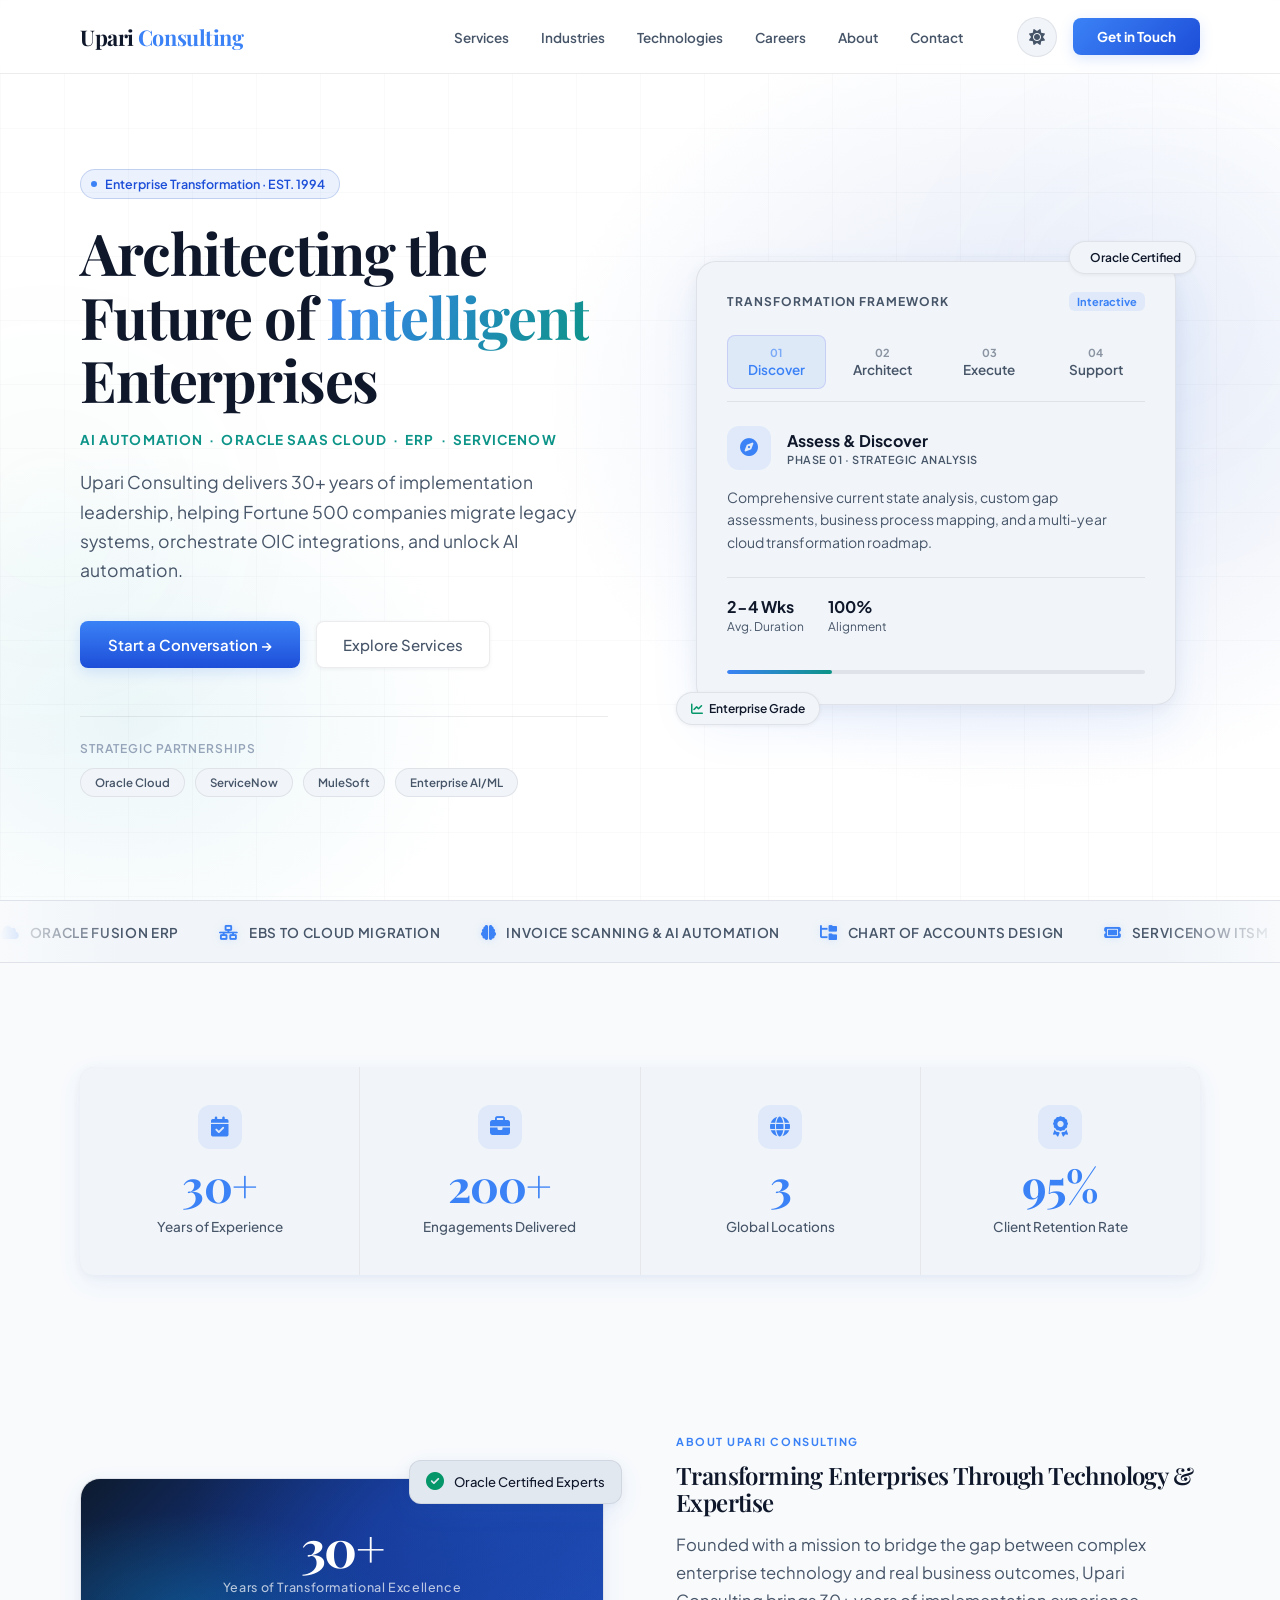
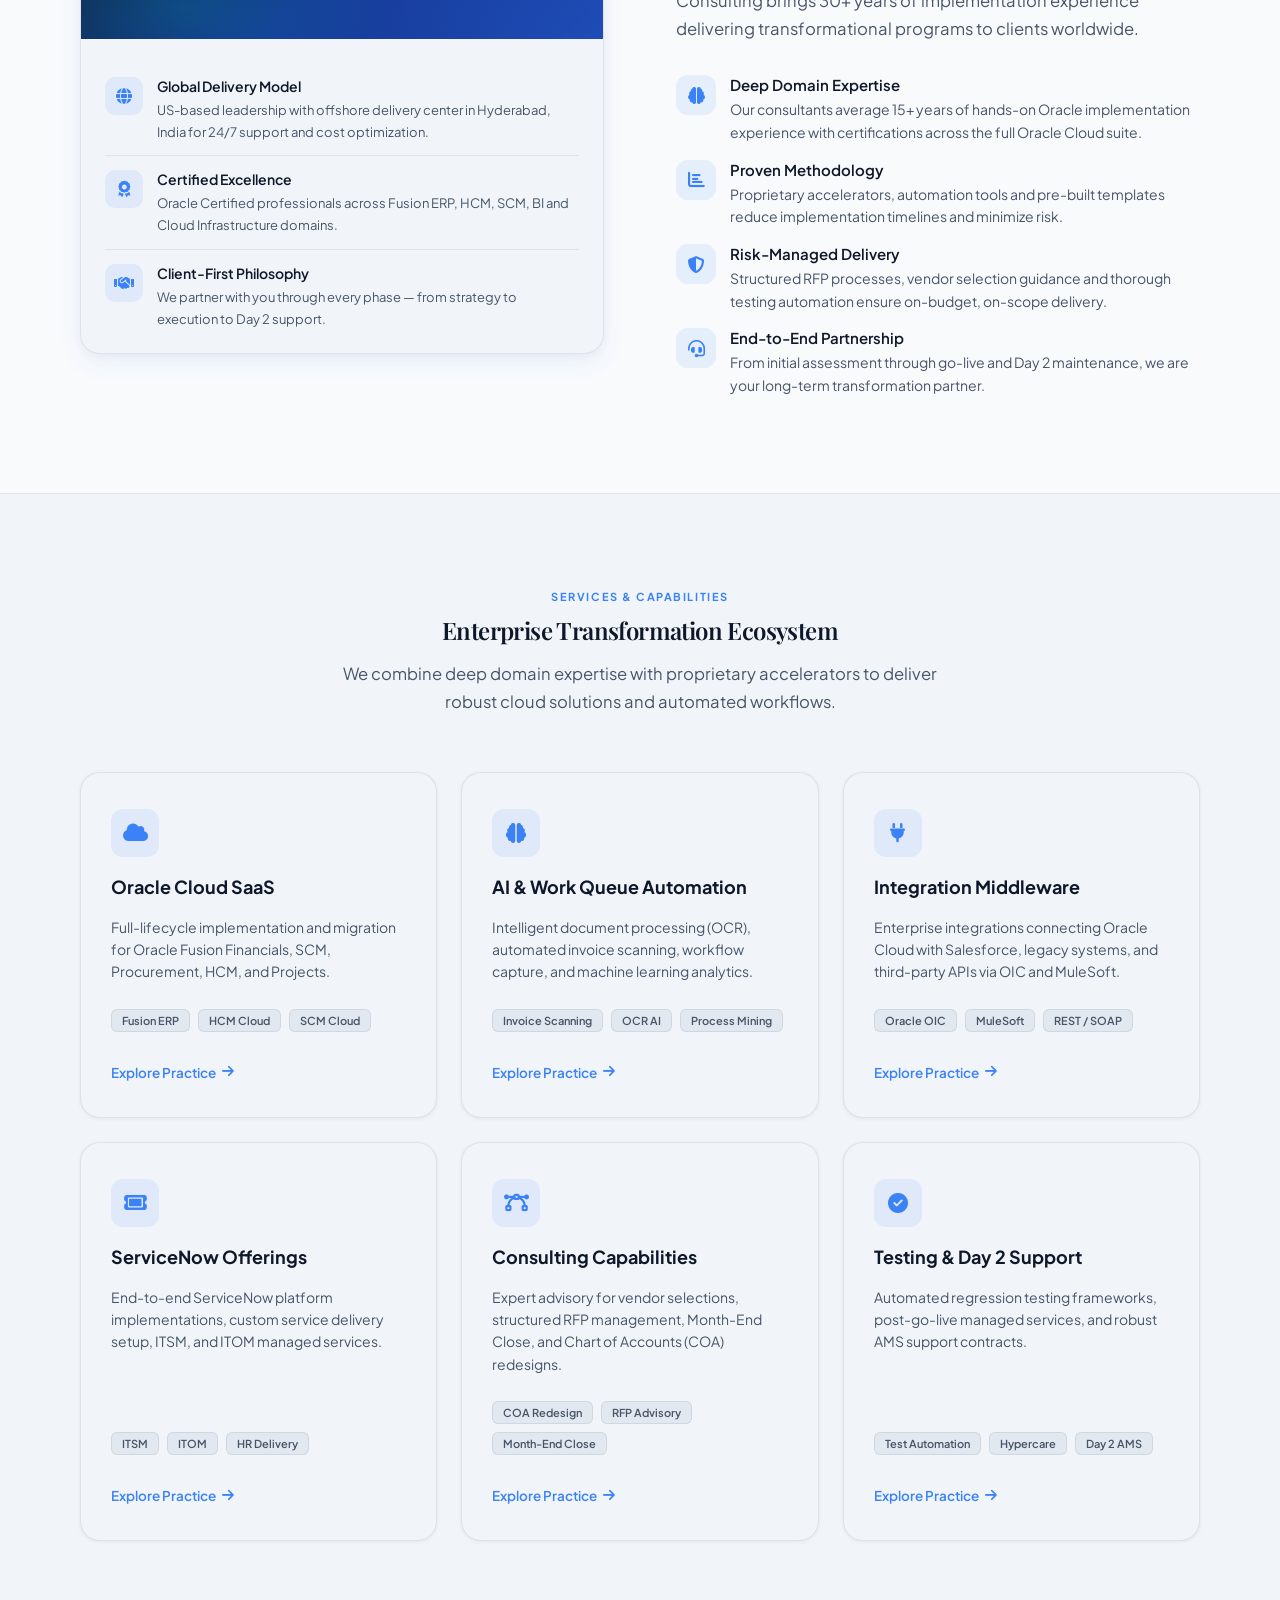
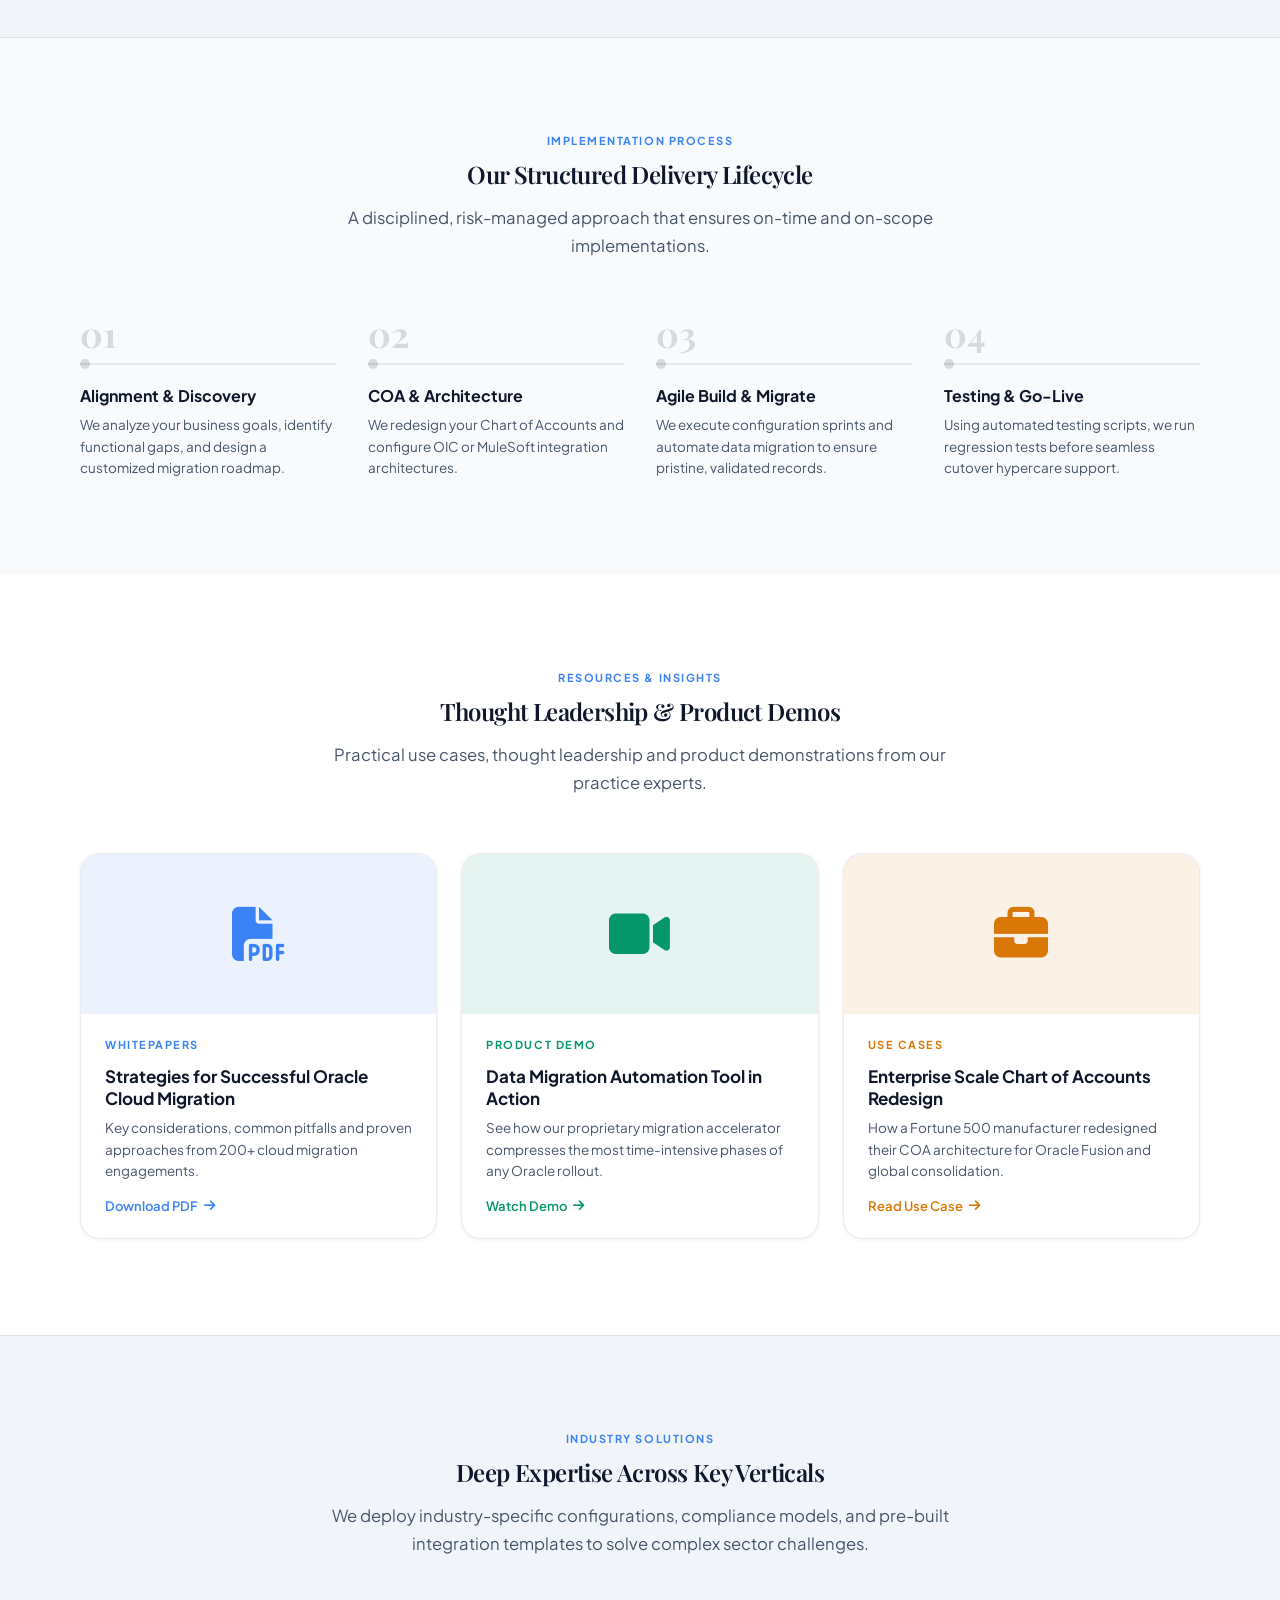
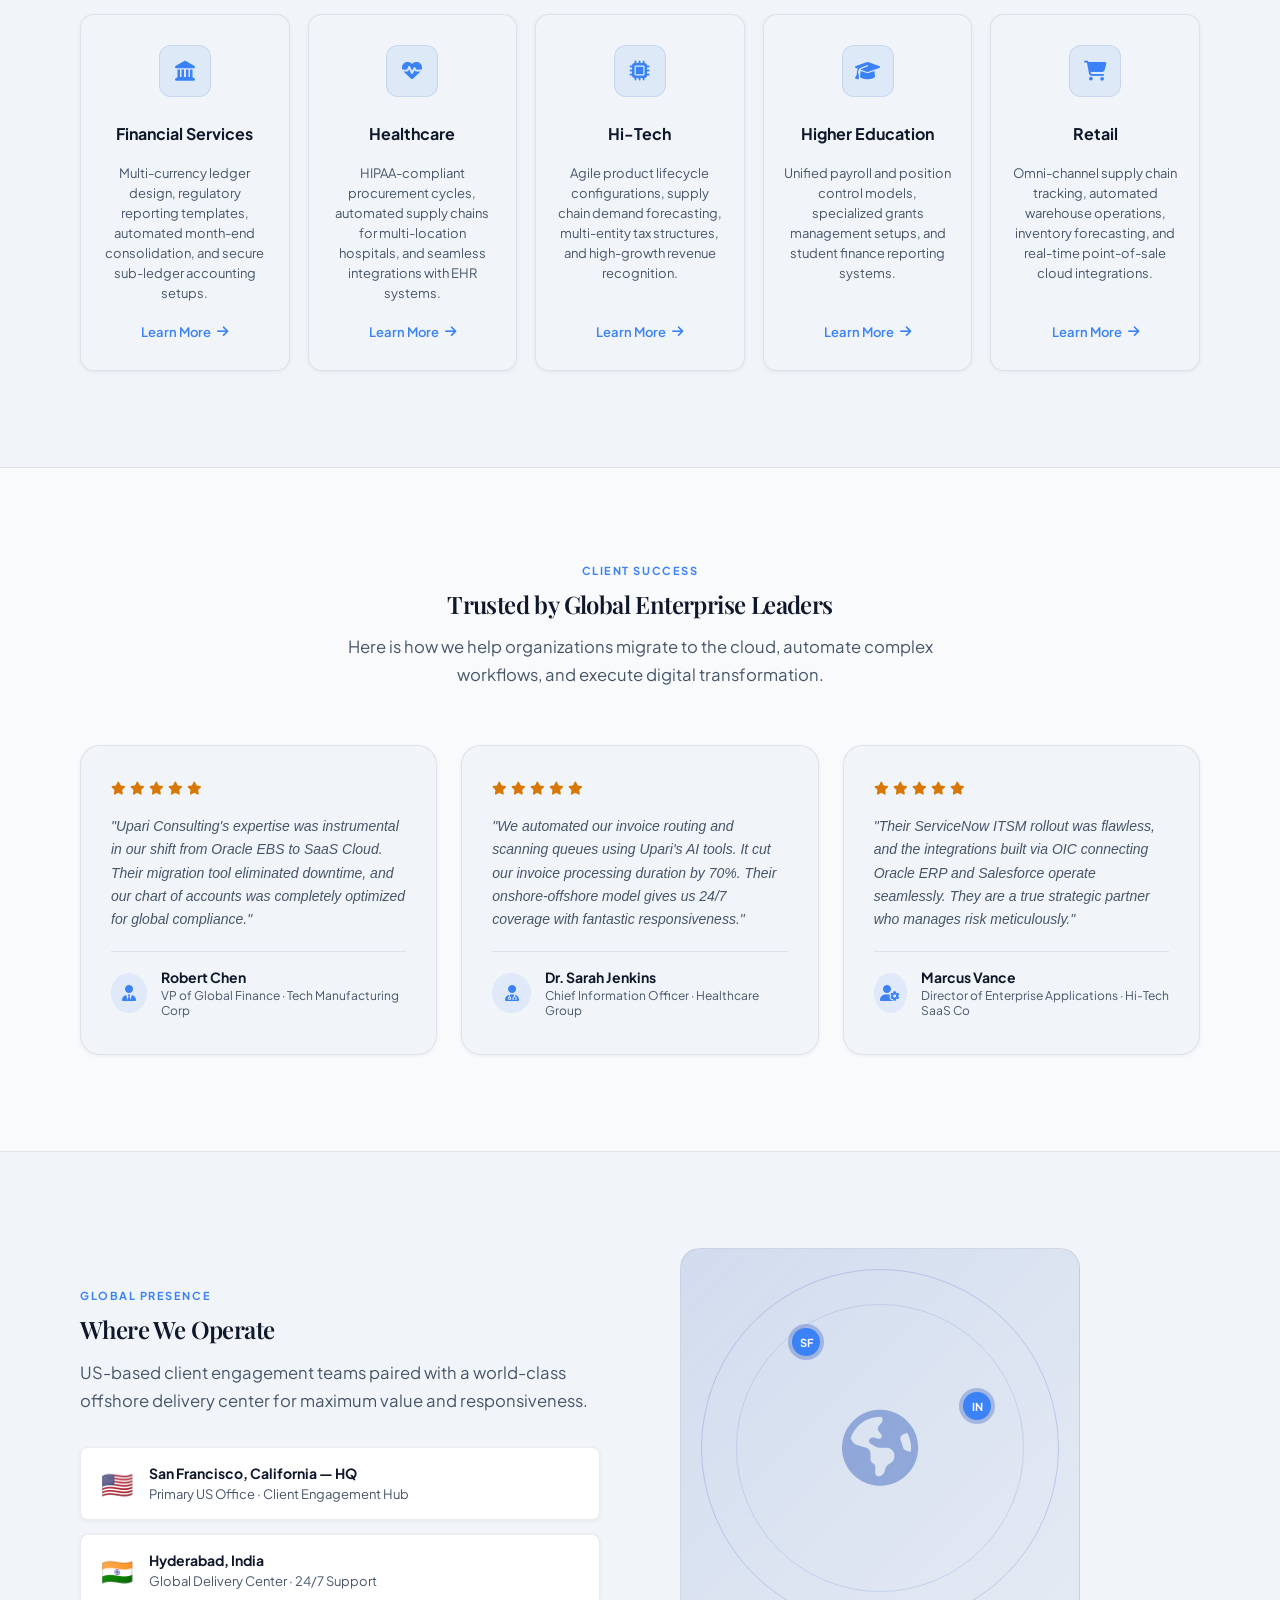
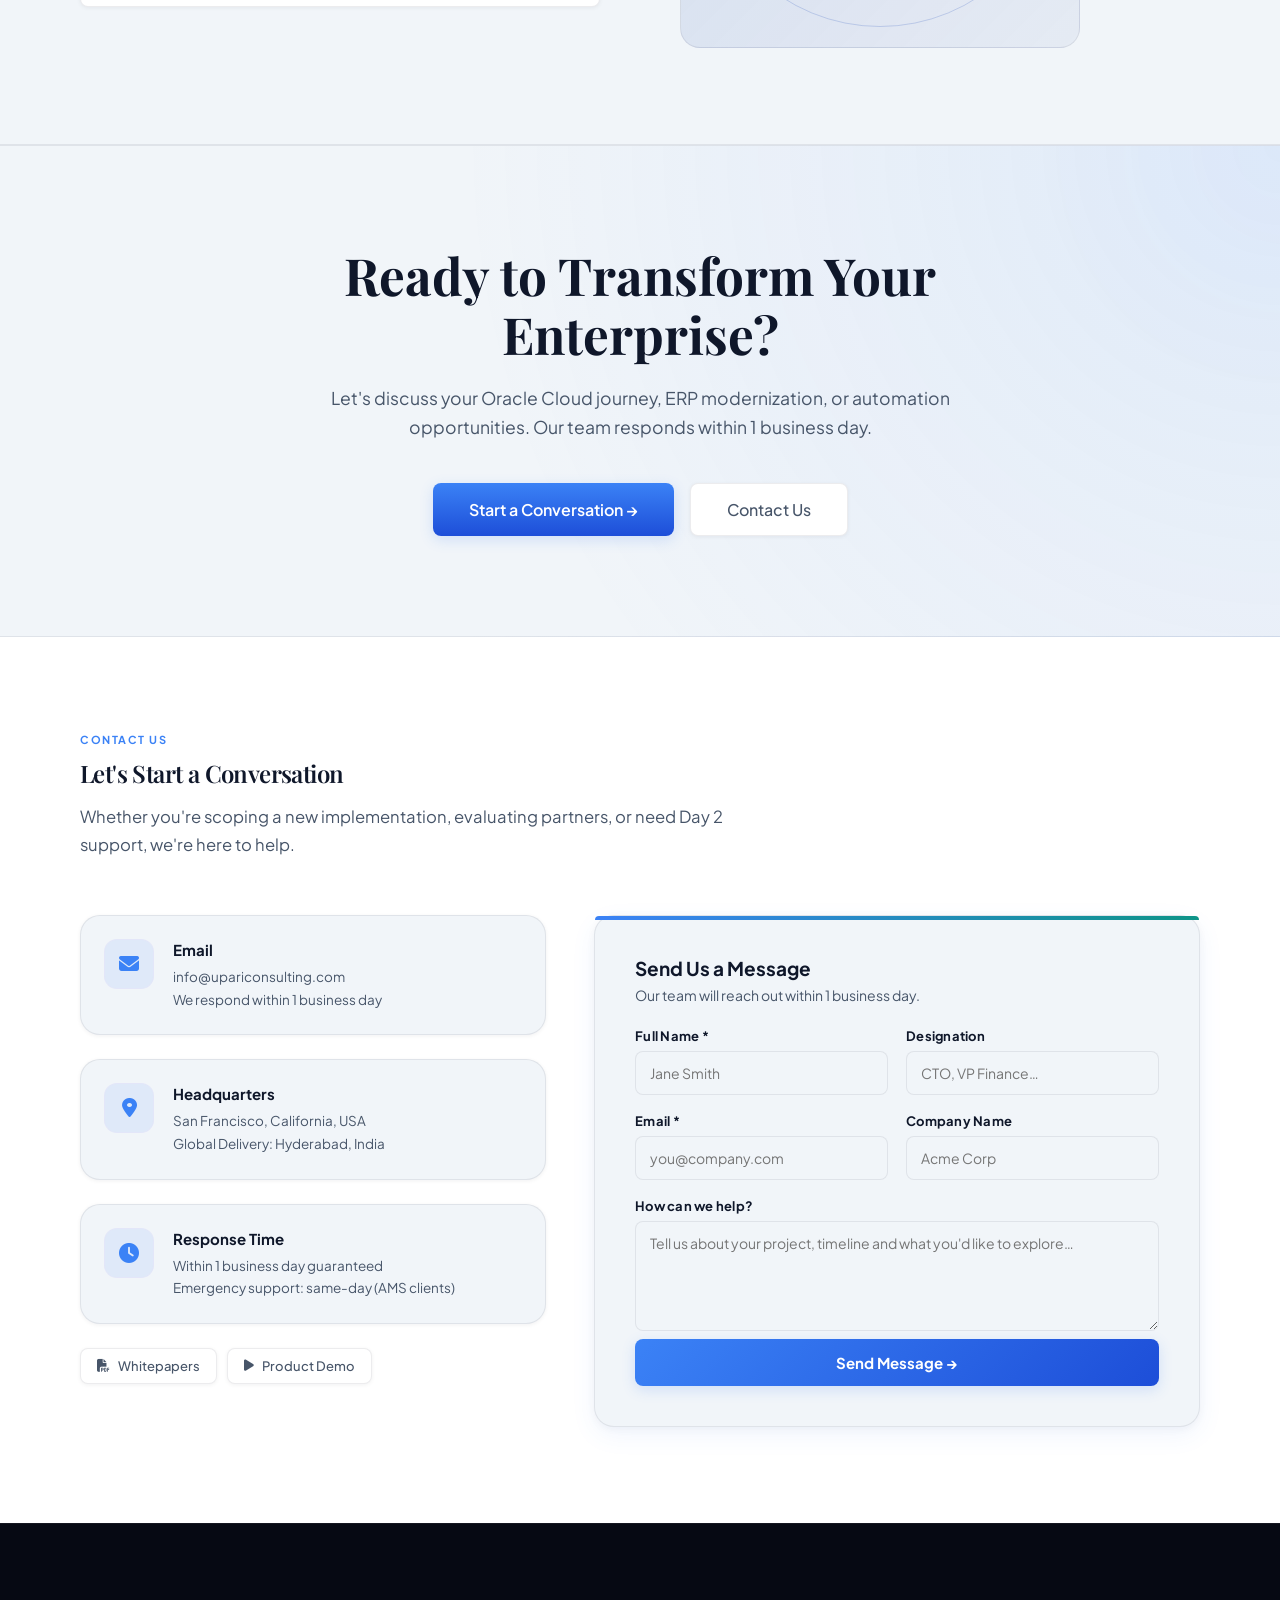
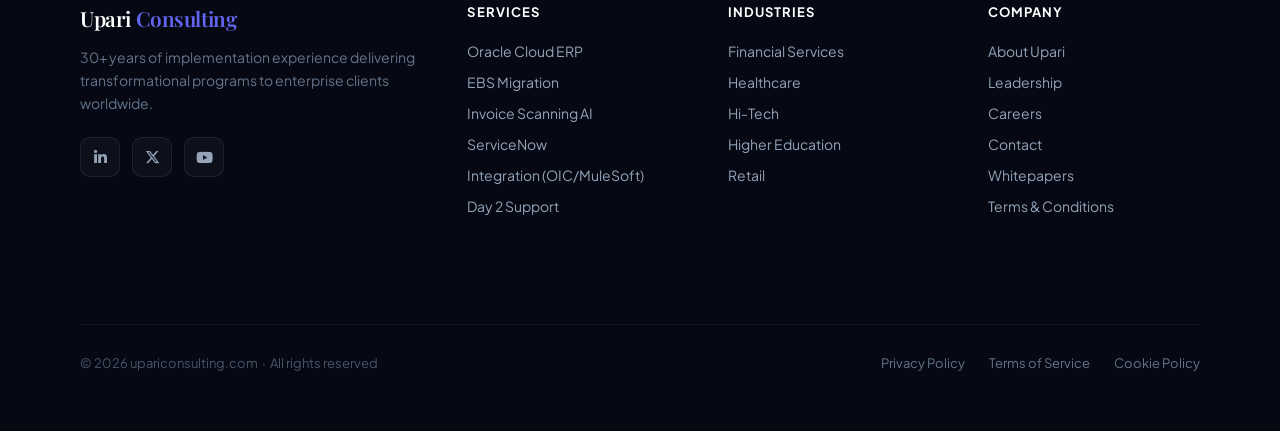
==== commit 43ec2fce: "default theme to light mode and prevent FOUC" ====
--- a/index.html
+++ b/index.html
@@ -15,6 +15,16 @@
   <link rel="stylesheet" href="https://cdnjs.cloudflare.com/ajax/libs/font-awesome/6.5.1/css/all.min.css"
     crossorigin="anonymous" referrerpolicy="no-referrer" />
   <link rel="stylesheet" href="style.css" />
+  <script>
+    (function() {
+      const savedTheme = localStorage.getItem('theme');
+      if (savedTheme === 'dark') {
+        document.documentElement.removeAttribute('data-theme');
+      } else {
+        document.documentElement.setAttribute('data-theme', 'light');
+      }
+    })();
+  </script>
 </head>
 <body>
 
--- a/style.css
+++ b/style.css
@@ -2001,154 +2001,6 @@
        CTA BAND
     ═══════════════════════════════════════════════════════════ */
 
-/* ═══════════════════════════════════════════════════════════
-       INDUSTRIES
-    ═══════════════════════════════════════════════════════════ */
-    .industries-grid {
-      display: grid;
-      grid-template-columns: repeat(5, 1fr);
-      gap: 18px;
-    }
-
-    .industry-card {
-      background: var(--surface);
-      border: 1px solid var(--line);
-      border-radius: var(--radius-lg);
-      padding: 26px 18px;
-      text-align: center;
-      position: relative;
-      overflow: hidden;
-      box-shadow: var(--shadow-sm);
-      transition: box-shadow .25s, border-color .25s, transform .25s;
-    }
-
-    .industry-card:hover {
-      box-shadow: var(--shadow-md);
-      border-color: rgba(30, 77, 183, .22);
-      transform: translateY(-3px);
-    }
-
-    .industry-icon {
-      width: 58px;
-      height: 58px;
-      border-radius: 16px;
-      background: linear-gradient(135deg, var(--accent-tint), rgba(30, 77, 183, .04));
-      border: 1px solid rgba(30, 77, 183, .12);
-      display: flex;
-      align-items: center;
-      justify-content: center;
-      font-size: 24px;
-      color: var(--accent);
-      margin: 0 auto 14px;
-    }
-
-    .industry-card h3 {
-      font-size: 14.5px;
-      font-weight: 700;
-      color: var(--ink);
-      margin-bottom: 7px;
-    }
-
-    .industry-card p {
-      font-size: 12.5px;
-      color: var(--ink-soft);
-      line-height: 1.55;
-    }
-
-    .industry-link {
-      display: inline-flex;
-      align-items: center;
-      gap: 5px;
-      font-size: 12px;
-      font-weight: 600;
-      color: var(--accent);
-      margin-top: 12px;
-      transition: gap .2s;
-    }
-
-    .industry-link:hover {
-      gap: 8px;
-    
-
-    /* ─── Testimonials ─────────────────────────────────────── */
-    .testimonials-grid {
-      display: grid;
-      grid-template-columns: repeat(3, 1fr);
-      gap: 24px;
-      margin-top: 40px;
-    }
-
-    .testimonial-card {
-      background: var(--surface-2);
-      border: 1px solid var(--line);
-      border-radius: var(--radius-xl);
-      padding: 36px 30px;
-      display: flex;
-      flex-direction: column;
-      gap: 20px;
-      box-shadow: var(--shadow-sm);
-      transition: transform 0.3s, border-color 0.3s;
-    }
-
-    .testimonial-card:hover {
-      transform: translateY(-4px);
-      border-color: var(--accent);
-    }
-
-    .t-rating {
-      display: flex;
-      gap: 4px;
-      color: var(--amber);
-      font-size: 13px;
-    }
-
-    .t-quote {
-      font-size: 14px;
-      line-height: 1.65;
-      color: var(--ink-soft);
-      font-style: italic;
-      flex: 1;
-    }
-
-    .t-author {
-      display: flex;
-      align-items: center;
-      gap: 14px;
-      border-top: 1px solid var(--line);
-      padding-top: 16px;
-    }
-
-    .ta-avatar {
-      width: 40px;
-      height: 40px;
-      border-radius: 50%;
-      background: var(--accent-tint);
-      color: var(--accent);
-      display: flex;
-      align-items: center;
-      justify-content: center;
-      font-size: 16px;
-    }
-
-    .t-author strong {
-      display: block;
-      font-size: 14px;
-      font-weight: 700;
-      color: var(--ink);
-    }
-
-    .t-author span {
-      display: block;
-      font-size: 12px;
-      color: var(--ink-soft);
-      margin-top: 2px;
-    }
-
-
-    /* ═══════════════════════════════════════════════════════════
-       CTA BAND
-    ═══════════════════════════════════════════════════════════ */
-
     /* ═══════════════════════════════════════════════════════════
        INDUSTRIES
     ═══════════════════════════════════════════════════════════ */
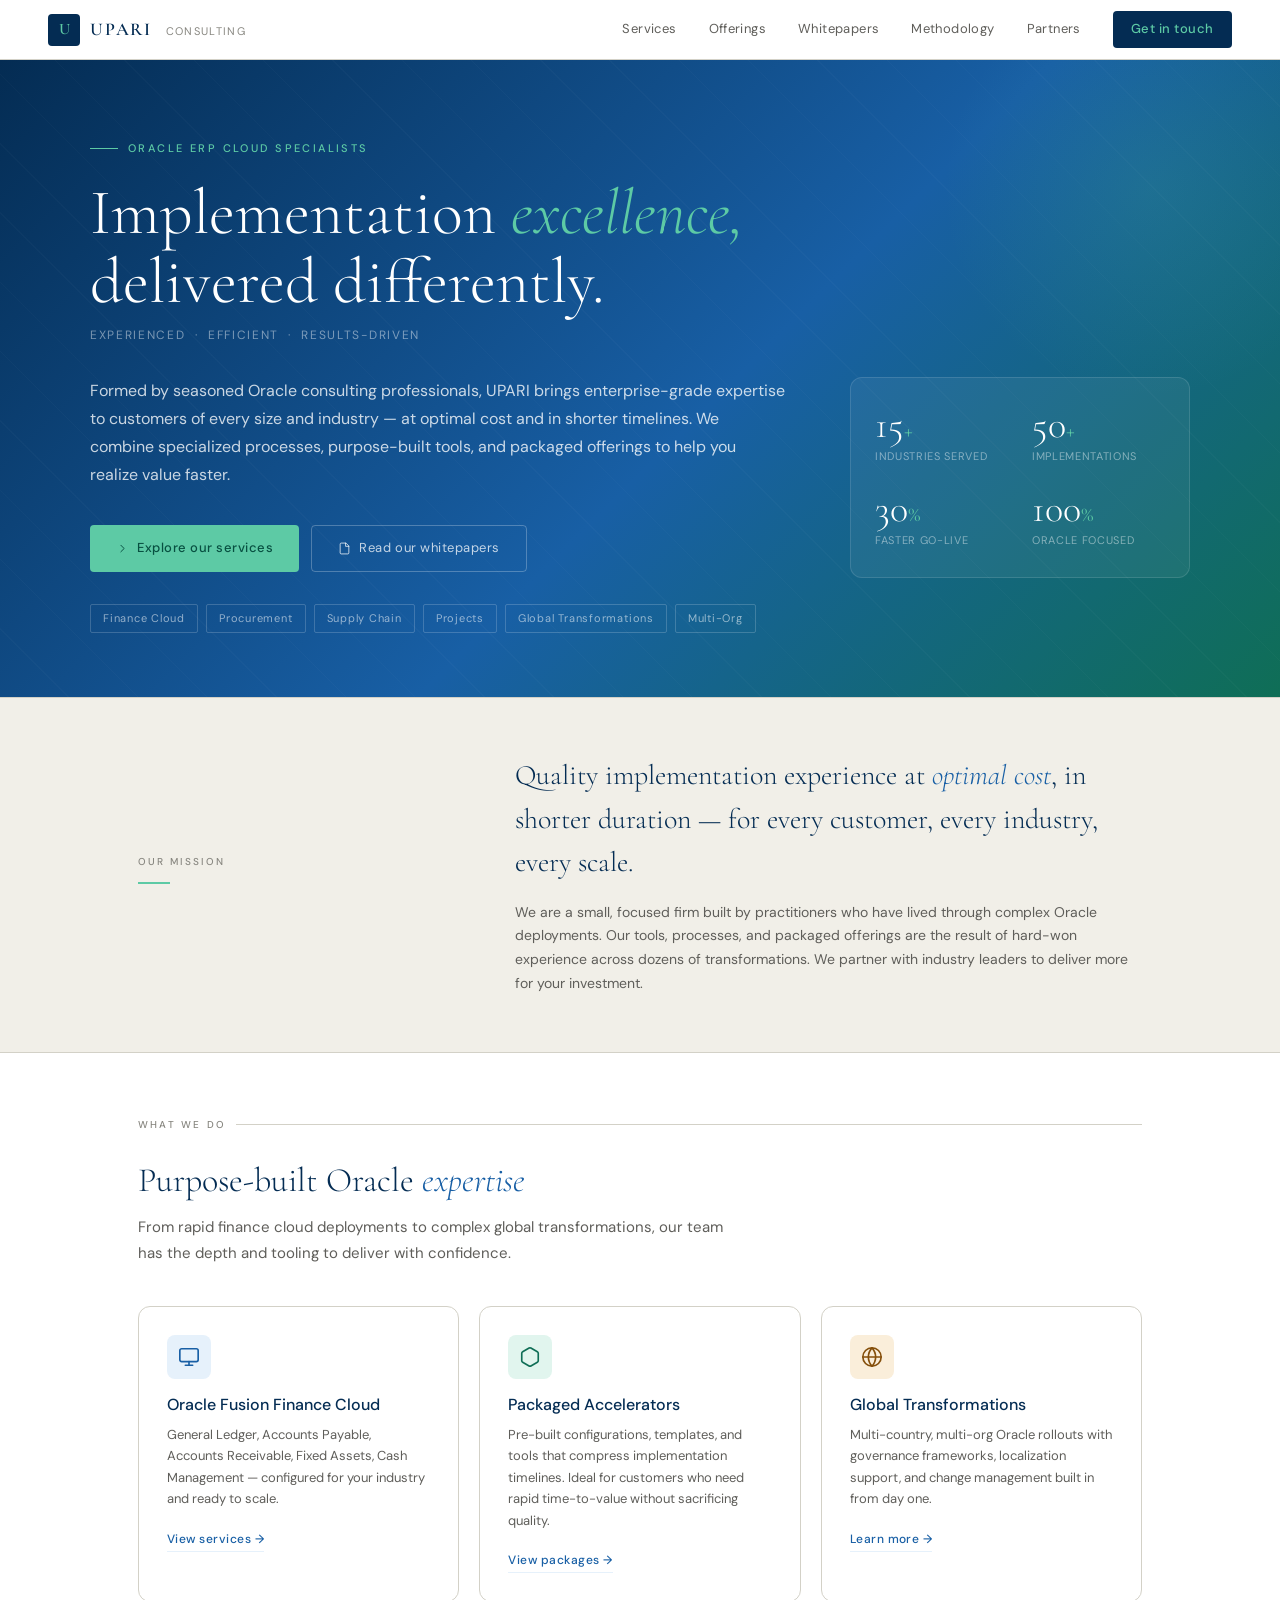
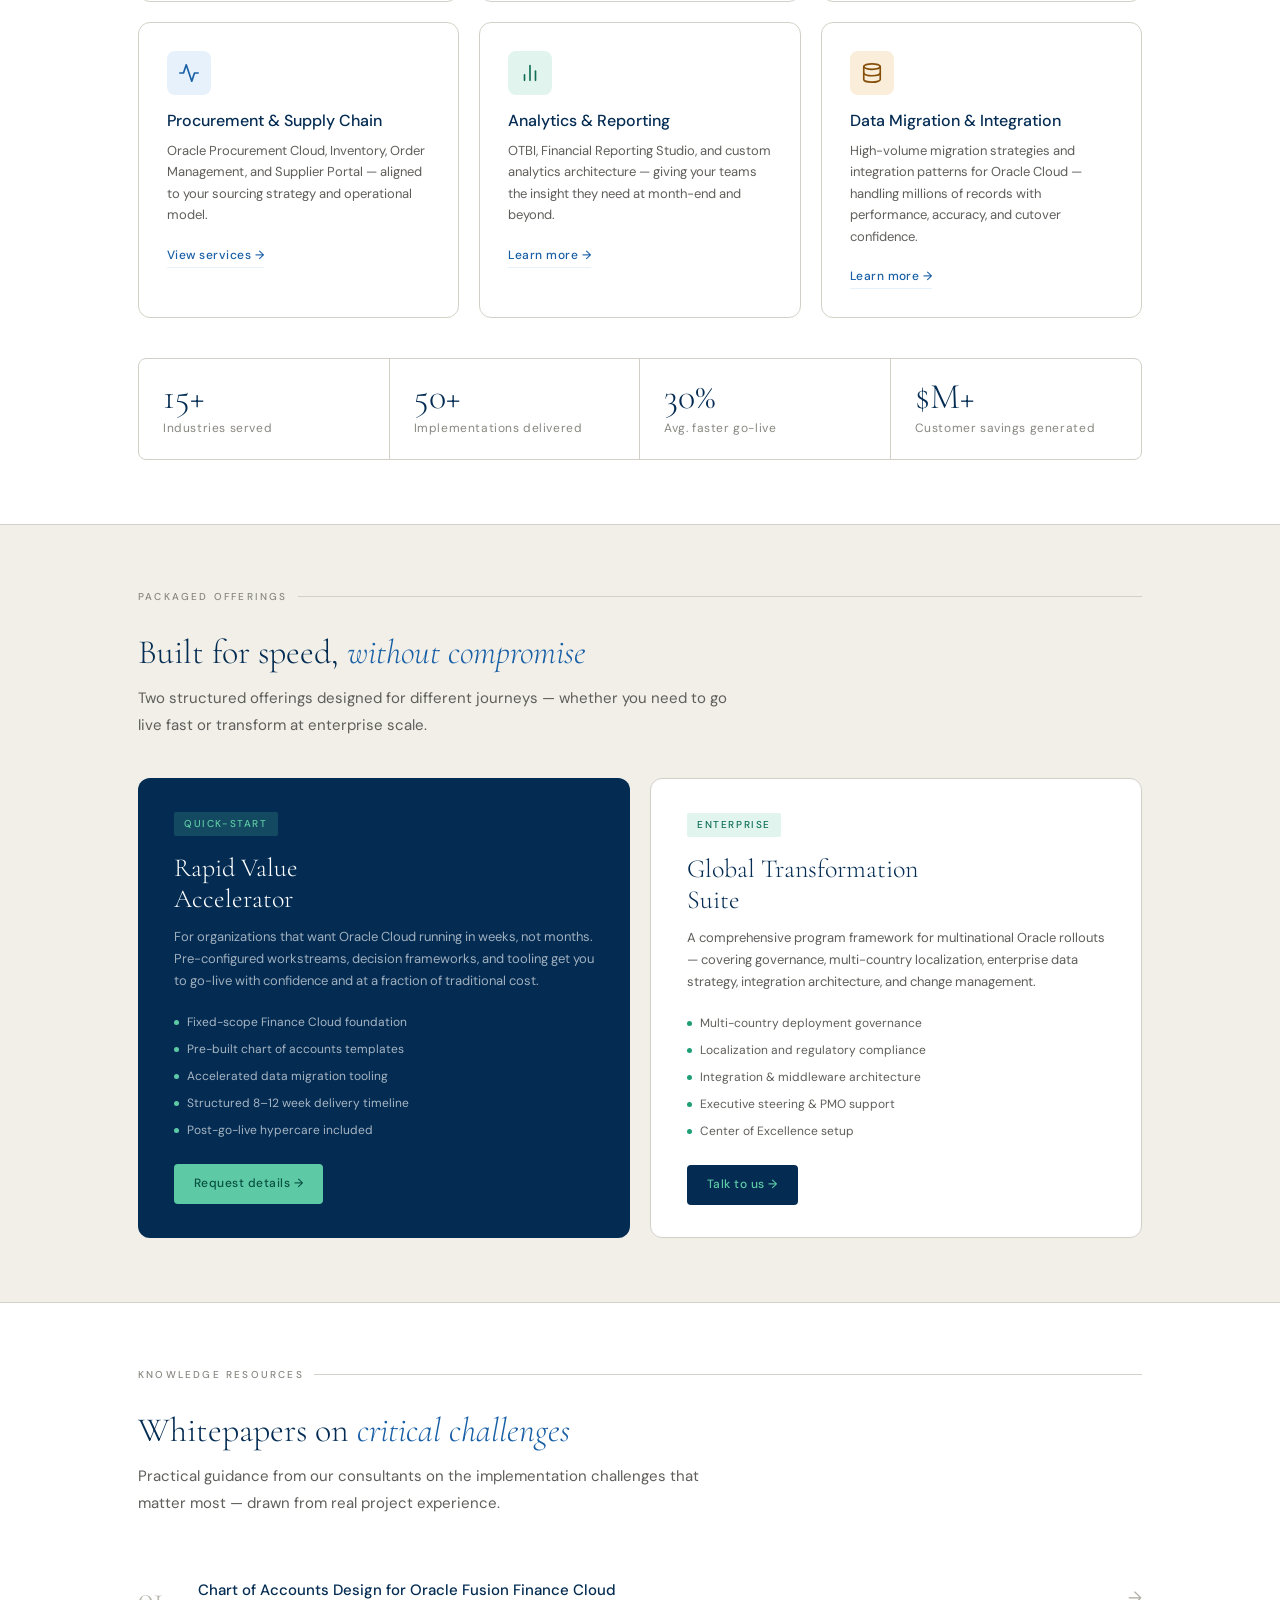
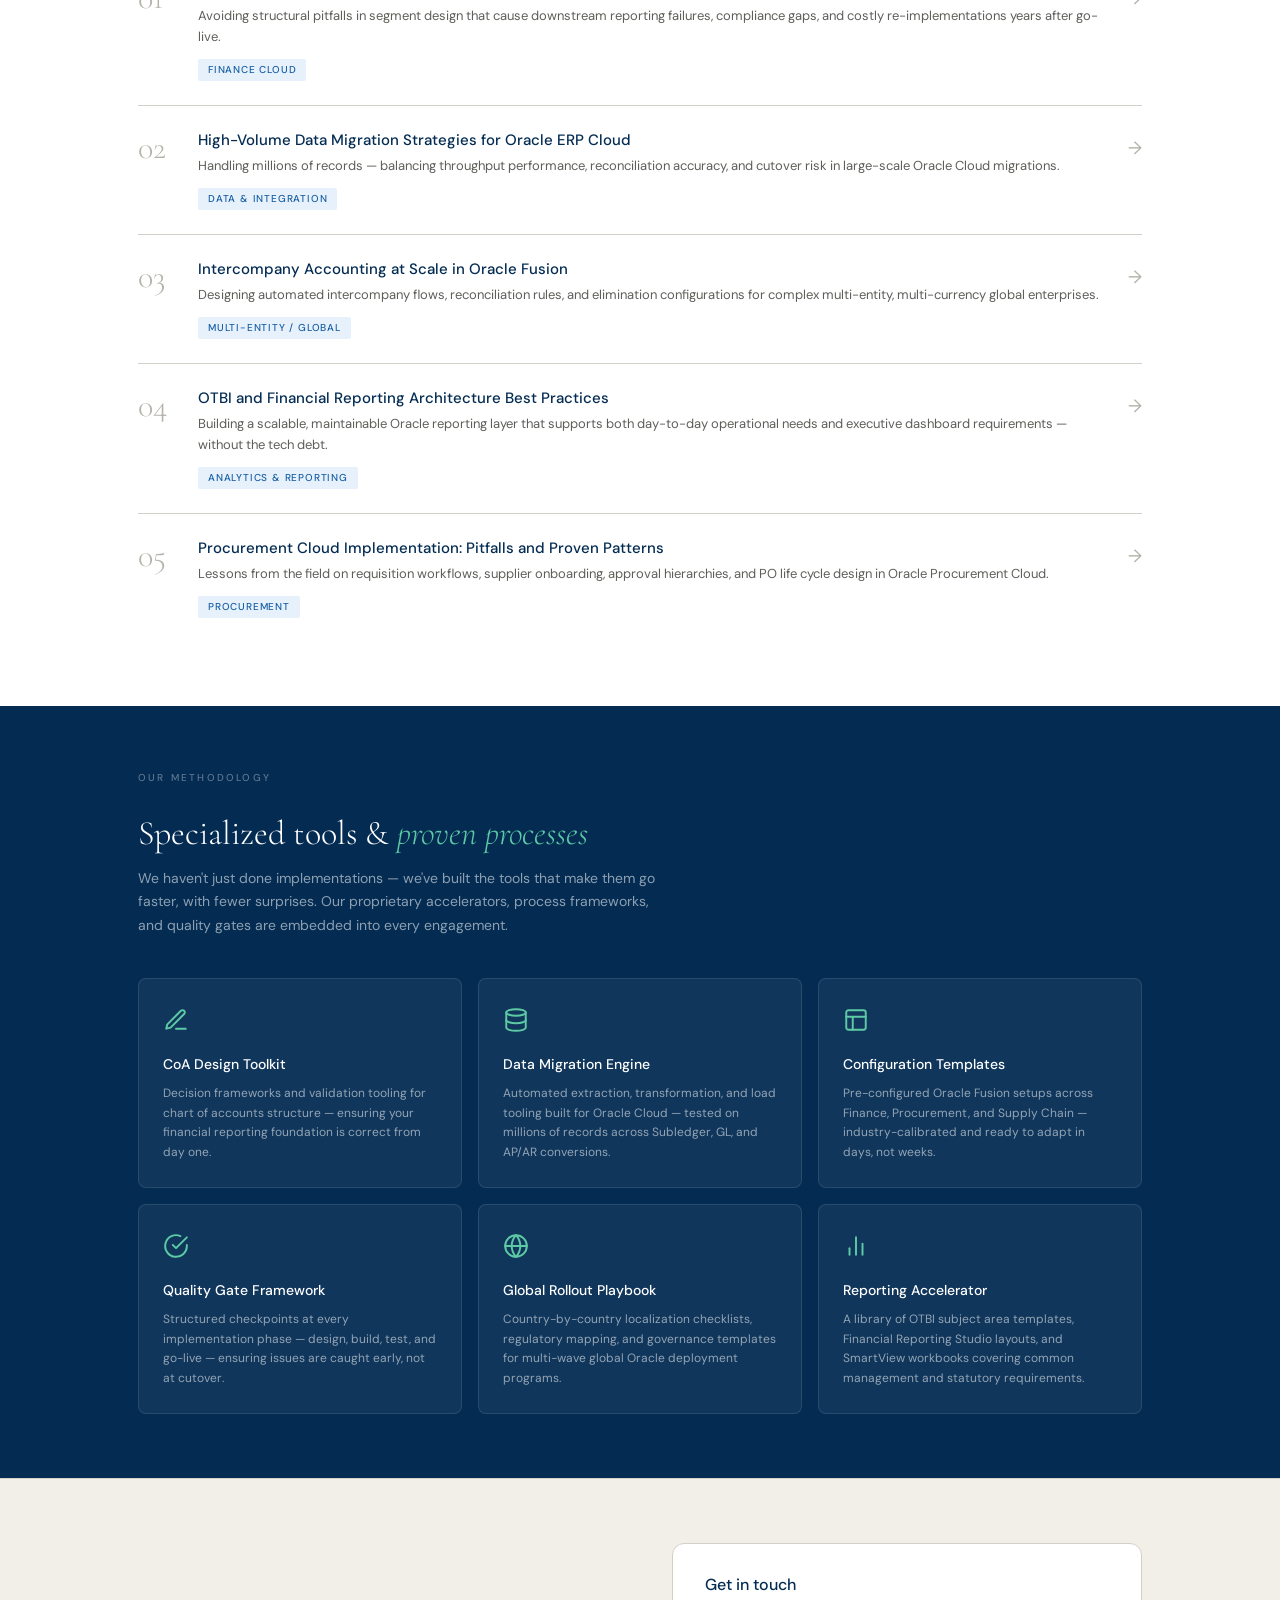
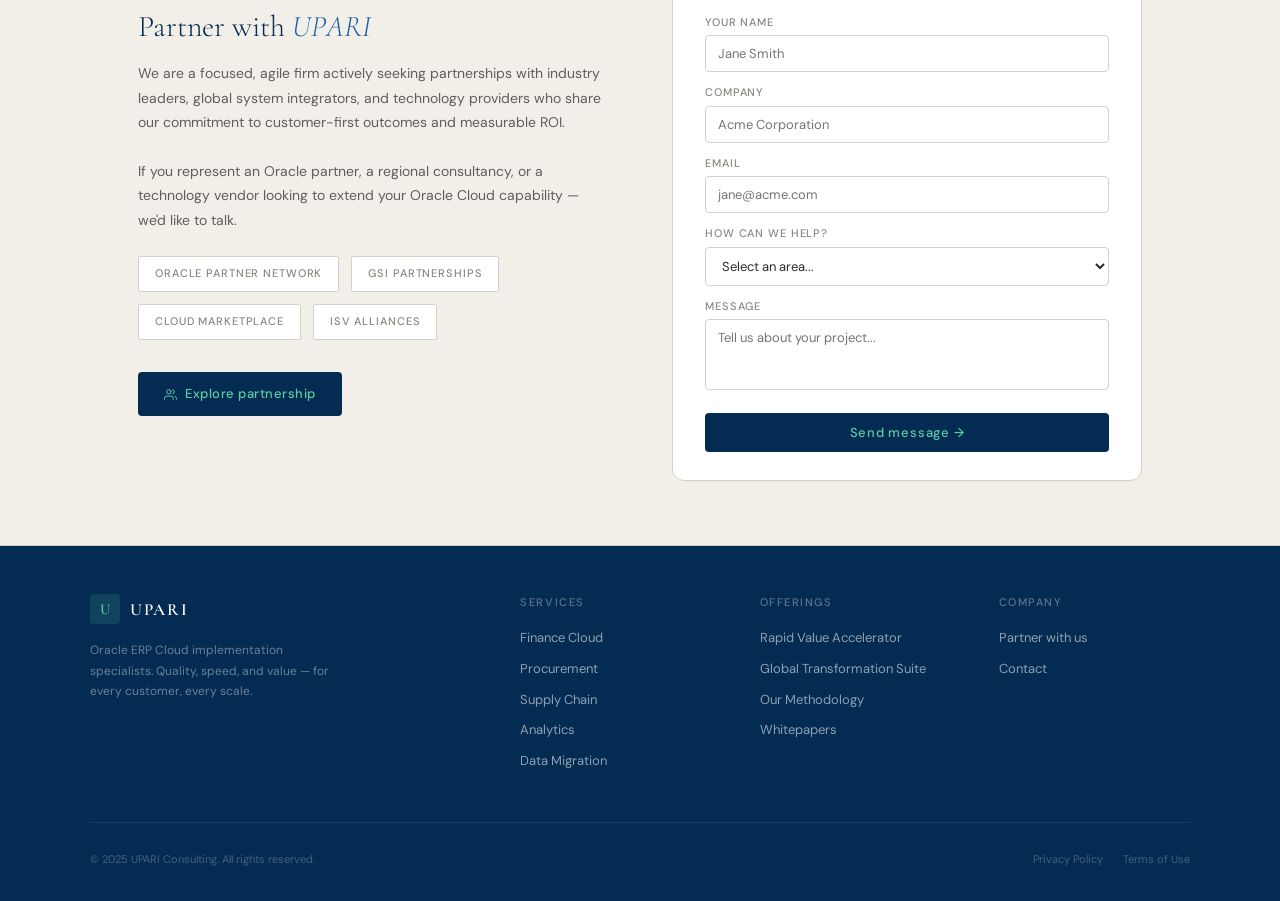
==== commit 26088673: "kk" ====
--- a/index.html
+++ b/index.html
@@ -1,880 +1,1298 @@
 <!DOCTYPE html>
 <html lang="en">
-
 <head>
   <meta charset="UTF-8" />
-  <meta name="viewport" content="width=device-width, initial-scale=1, viewport-fit=cover" />
-  <title>Upari Consulting — AI | Oracle Cloud | ERP | ServiceNow</title>
-  <meta name="description"
-    content="Upari Consulting delivers 30+ years of enterprise implementation experience across Oracle Cloud, ERP, AI and ServiceNow." />
+  <meta name="viewport" content="width=device-width, initial-scale=1.0" />
+  <title>UPARI Consulting — Oracle ERP Cloud Specialists</title>
   <link rel="preconnect" href="https://fonts.googleapis.com" />
   <link rel="preconnect" href="https://fonts.gstatic.com" crossorigin />
-  <link
-    href="https://fonts.googleapis.com/css2?family=Playfair+Display:ital,wght@0,400..900;1,400..900&family=Plus+Jakarta+Sans:ital,wght@0,200..800;1,200..800&display=swap"
-    rel="stylesheet" />
-  <link rel="stylesheet" href="https://cdnjs.cloudflare.com/ajax/libs/font-awesome/6.5.1/css/all.min.css"
-    crossorigin="anonymous" referrerpolicy="no-referrer" />
-  <link rel="stylesheet" href="style.css" />
-  <script>
-    (function() {
-      const savedTheme = localStorage.getItem('theme');
-      if (savedTheme === 'dark') {
-        document.documentElement.removeAttribute('data-theme');
-      } else {
-        document.documentElement.setAttribute('data-theme', 'light');
+  <link href="https://fonts.googleapis.com/css2?family=Cormorant+Garamond:ital,wght@0,300;0,400;0,600;1,300;1,400&family=DM+Sans:wght@300;400;500&display=swap" rel="stylesheet" />
+  <style>
+    *, *::before, *::after { box-sizing: border-box; margin: 0; padding: 0; }
+
+    :root {
+      --navy-900: #042C53;
+      --navy-700: #185FA5;
+      --navy-500: #378ADD;
+      --navy-100: #E6F1FB;
+      --teal-800: #085041;
+      --teal-600: #0F6E56;
+      --teal-400: #1D9E75;
+      --teal-300: #5DCAA5;
+      --teal-100: #E1F5EE;
+      --teal-50:  #9FE1CB;
+      --amber-600: #854F0B;
+      --amber-100: #FAEEDA;
+      --gray-900: #2C2C2A;
+      --gray-700: #5F5E5A;
+      --gray-400: #888780;
+      --gray-200: #B4B2A9;
+      --gray-100: #D3D1C7;
+      --gray-50:  #F1EFE8;
+      --white: #ffffff;
+      --font-serif: 'Cormorant Garamond', Georgia, serif;
+      --font-sans: 'DM Sans', system-ui, sans-serif;
+      --radius-sm: 4px;
+      --radius-md: 8px;
+      --radius-lg: 12px;
+    }
+
+    html { scroll-behavior: smooth; }
+
+    body {
+      font-family: var(--font-sans);
+      font-size: 15px;
+      color: var(--gray-900);
+      background: var(--white);
+      line-height: 1.6;
+      -webkit-font-smoothing: antialiased;
+    }
+
+    /* ── NAV ── */
+    .nav {
+      position: sticky;
+      top: 0;
+      z-index: 100;
+      background: rgba(255,255,255,0.95);
+      backdrop-filter: blur(8px);
+      border-bottom: 1px solid var(--gray-100);
+      padding: 0 48px;
+      display: flex;
+      align-items: center;
+      justify-content: space-between;
+      height: 60px;
+    }
+    .nav-brand {
+      display: flex;
+      align-items: center;
+      gap: 10px;
+      text-decoration: none;
+    }
+    .nav-logo {
+      width: 32px;
+      height: 32px;
+      border-radius: var(--radius-sm);
+      background: var(--navy-900);
+      display: flex;
+      align-items: center;
+      justify-content: center;
+      font-family: var(--font-serif);
+      font-size: 16px;
+      font-weight: 600;
+      color: var(--teal-300);
+    }
+    .nav-name {
+      font-family: var(--font-serif);
+      font-size: 18px;
+      font-weight: 600;
+      letter-spacing: 0.1em;
+      color: var(--navy-900);
+    }
+    .nav-name span {
+      font-size: 11px;
+      font-family: var(--font-sans);
+      font-weight: 400;
+      color: var(--gray-400);
+      letter-spacing: 0.12em;
+      text-transform: uppercase;
+      margin-left: 8px;
+      vertical-align: middle;
+    }
+    .nav-links {
+      display: flex;
+      align-items: center;
+      gap: 32px;
+    }
+    .nav-link {
+      font-size: 13px;
+      font-weight: 400;
+      color: var(--gray-700);
+      text-decoration: none;
+      letter-spacing: 0.03em;
+      transition: color 0.2s;
+    }
+    .nav-link:hover { color: var(--navy-900); }
+    .nav-cta {
+      font-size: 13px;
+      font-weight: 500;
+      padding: 8px 18px;
+      background: var(--navy-900);
+      color: var(--teal-300);
+      border-radius: var(--radius-sm);
+      text-decoration: none;
+      letter-spacing: 0.04em;
+      transition: background 0.2s;
+    }
+    .nav-cta:hover { background: var(--navy-700); }
+    .nav-mobile-toggle { display: none; cursor: pointer; font-size: 22px; color: var(--navy-900); background: none; border: none; }
+
+    /* ── HERO ── */
+    .hero {
+      background: linear-gradient(135deg, var(--navy-900) 0%, var(--navy-700) 55%, var(--teal-600) 100%);
+      padding: 80px 48px 64px;
+      position: relative;
+      overflow: hidden;
+    }
+    .hero::before {
+      content: '';
+      position: absolute;
+      inset: 0;
+      background: repeating-linear-gradient(45deg, transparent, transparent 48px, rgba(255,255,255,0.02) 48px, rgba(255,255,255,0.02) 49px);
+    }
+    .hero::after {
+      content: '';
+      position: absolute;
+      top: -80px; right: -80px;
+      width: 420px; height: 420px;
+      border-radius: 50%;
+      background: radial-gradient(circle, rgba(93,202,165,0.12) 0%, transparent 70%);
+      pointer-events: none;
+    }
+    .hero-inner {
+      max-width: 1100px;
+      margin: 0 auto;
+      position: relative;
+      z-index: 1;
+    }
+    .hero-eyebrow {
+      font-size: 11px;
+      font-weight: 500;
+      letter-spacing: 0.22em;
+      text-transform: uppercase;
+      color: var(--teal-300);
+      margin-bottom: 20px;
+      display: flex;
+      align-items: center;
+      gap: 10px;
+    }
+    .hero-eyebrow::before {
+      content: '';
+      display: inline-block;
+      width: 28px;
+      height: 1px;
+      background: var(--teal-300);
+    }
+    .hero h1 {
+      font-family: var(--font-serif);
+      font-size: clamp(40px, 6vw, 64px);
+      font-weight: 300;
+      line-height: 1.08;
+      color: var(--white);
+      margin-bottom: 10px;
+    }
+    .hero h1 em {
+      font-style: italic;
+      color: var(--teal-300);
+    }
+    .hero-tagline {
+      font-size: 12px;
+      font-weight: 400;
+      color: rgba(255,255,255,0.45);
+      letter-spacing: 0.14em;
+      text-transform: uppercase;
+      margin-bottom: 32px;
+    }
+    .hero-body {
+      display: grid;
+      grid-template-columns: 1fr 340px;
+      gap: 64px;
+      align-items: start;
+      margin-top: 16px;
+    }
+    .hero-desc {
+      font-size: 16px;
+      color: rgba(255,255,255,0.78);
+      line-height: 1.75;
+      margin-bottom: 36px;
+    }
+    .hero-cta {
+      display: flex;
+      gap: 12px;
+      flex-wrap: wrap;
+    }
+    .btn-primary {
+      display: inline-flex;
+      align-items: center;
+      gap: 8px;
+      padding: 12px 26px;
+      background: var(--teal-300);
+      color: var(--teal-800);
+      font-size: 13px;
+      font-weight: 500;
+      border: none;
+      border-radius: var(--radius-sm);
+      cursor: pointer;
+      text-decoration: none;
+      letter-spacing: 0.04em;
+      transition: background 0.2s, transform 0.15s;
+    }
+    .btn-primary:hover { background: var(--teal-50); transform: translateY(-1px); }
+    .btn-ghost {
+      display: inline-flex;
+      align-items: center;
+      gap: 8px;
+      padding: 12px 26px;
+      background: transparent;
+      color: rgba(255,255,255,0.75);
+      font-size: 13px;
+      font-weight: 400;
+      border: 1px solid rgba(255,255,255,0.25);
+      border-radius: var(--radius-sm);
+      cursor: pointer;
+      text-decoration: none;
+      letter-spacing: 0.04em;
+      transition: border-color 0.2s, color 0.2s;
+    }
+    .btn-ghost:hover { border-color: rgba(255,255,255,0.55); color: var(--white); }
+    .hero-badges {
+      display: flex;
+      flex-wrap: wrap;
+      gap: 8px;
+      margin-top: 32px;
+    }
+    .hero-badge {
+      font-size: 11px;
+      font-weight: 400;
+      letter-spacing: 0.07em;
+      padding: 5px 12px;
+      border: 1px solid rgba(255,255,255,0.18);
+      border-radius: 2px;
+      color: rgba(255,255,255,0.55);
+    }
+    .hero-stats {
+      background: rgba(255,255,255,0.06);
+      border: 1px solid rgba(255,255,255,0.12);
+      border-radius: var(--radius-lg);
+      padding: 28px 24px;
+      display: grid;
+      grid-template-columns: 1fr 1fr;
+      gap: 24px;
+    }
+    .hero-stat-num {
+      font-family: var(--font-serif);
+      font-size: 38px;
+      font-weight: 300;
+      color: var(--white);
+      line-height: 1;
+      margin-bottom: 4px;
+    }
+    .hero-stat-num span { color: var(--teal-300); font-size: 22px; }
+    .hero-stat-label {
+      font-size: 11px;
+      color: rgba(255,255,255,0.45);
+      letter-spacing: 0.06em;
+      text-transform: uppercase;
+    }
+
+    /* ── SECTIONS ── */
+    .section {
+      padding: 64px 48px;
+      max-width: 1100px;
+      margin: 0 auto;
+    }
+    .section-full {
+      padding: 64px 48px;
+    }
+    .section-full-inner {
+      max-width: 1100px;
+      margin: 0 auto;
+    }
+    .section-label {
+      font-size: 10px;
+      font-weight: 500;
+      letter-spacing: 0.22em;
+      text-transform: uppercase;
+      color: var(--gray-400);
+      margin-bottom: 28px;
+      display: flex;
+      align-items: center;
+      gap: 10px;
+    }
+    .section-label::after {
+      content: '';
+      flex: 1;
+      height: 1px;
+      background: var(--gray-100);
+    }
+    .section-title {
+      font-family: var(--font-serif);
+      font-size: 34px;
+      font-weight: 300;
+      line-height: 1.2;
+      color: var(--navy-900);
+      margin-bottom: 12px;
+    }
+    .section-title em { font-style: italic; color: var(--navy-700); }
+    .section-intro {
+      font-size: 15px;
+      color: var(--gray-700);
+      line-height: 1.75;
+      max-width: 600px;
+      margin-bottom: 40px;
+    }
+
+    /* ── MISSION ── */
+    .mission-band {
+      background: var(--gray-50);
+      border-top: 1px solid var(--gray-100);
+      border-bottom: 1px solid var(--gray-100);
+    }
+    .mission-inner {
+      max-width: 1100px;
+      margin: 0 auto;
+      padding: 56px 48px;
+      display: grid;
+      grid-template-columns: 1fr 2fr;
+      gap: 64px;
+      align-items: center;
+    }
+    .mission-label {
+      font-size: 10px;
+      font-weight: 500;
+      letter-spacing: 0.2em;
+      text-transform: uppercase;
+      color: var(--gray-400);
+    }
+    .mission-divider {
+      width: 32px;
+      height: 2px;
+      background: var(--teal-300);
+      margin: 12px 0;
+    }
+    .mission-text {
+      font-family: var(--font-serif);
+      font-size: 28px;
+      font-weight: 300;
+      line-height: 1.55;
+      color: var(--navy-900);
+    }
+    .mission-text em { font-style: italic; color: var(--navy-700); }
+    .mission-sub {
+      font-size: 14px;
+      color: var(--gray-700);
+      line-height: 1.7;
+      margin-top: 16px;
+    }
+
+    /* ── SERVICES GRID ── */
+    .services-grid {
+      display: grid;
+      grid-template-columns: repeat(3, 1fr);
+      gap: 20px;
+    }
+    .service-card {
+      border: 1px solid var(--gray-100);
+      border-radius: var(--radius-lg);
+      padding: 28px;
+      background: var(--white);
+      transition: border-color 0.2s, box-shadow 0.2s, transform 0.2s;
+      text-decoration: none;
+      color: inherit;
+      display: block;
+    }
+    .service-card:hover {
+      border-color: var(--navy-700);
+      box-shadow: 0 4px 20px rgba(4,44,83,0.08);
+      transform: translateY(-2px);
+    }
+    .service-icon {
+      width: 44px;
+      height: 44px;
+      border-radius: var(--radius-md);
+      display: flex;
+      align-items: center;
+      justify-content: center;
+      margin-bottom: 16px;
+      font-size: 20px;
+    }
+    .icon-blue  { background: var(--navy-100); color: var(--navy-700); }
+    .icon-teal  { background: var(--teal-100); color: var(--teal-600); }
+    .icon-amber { background: var(--amber-100); color: var(--amber-600); }
+    .service-card h3 {
+      font-size: 16px;
+      font-weight: 500;
+      color: var(--navy-900);
+      margin-bottom: 8px;
+      line-height: 1.3;
+    }
+    .service-card p {
+      font-size: 13px;
+      color: var(--gray-700);
+      line-height: 1.65;
+      margin-bottom: 16px;
+    }
+    .service-link {
+      font-size: 12px;
+      font-weight: 500;
+      color: var(--navy-700);
+      text-decoration: none;
+      display: inline-flex;
+      align-items: center;
+      gap: 4px;
+      letter-spacing: 0.04em;
+      border-bottom: 1px solid var(--navy-100);
+      padding-bottom: 2px;
+      transition: border-color 0.2s;
+    }
+    .service-link:hover { border-color: var(--navy-700); }
+
+    /* ── STAT BAR ── */
+    .stat-bar {
+      display: grid;
+      grid-template-columns: repeat(4, 1fr);
+      border: 1px solid var(--gray-100);
+      border-radius: var(--radius-md);
+      overflow: hidden;
+      margin-top: 40px;
+    }
+    .stat-cell {
+      padding: 20px 24px;
+      border-right: 1px solid var(--gray-100);
+    }
+    .stat-cell:last-child { border-right: none; }
+    .stat-num {
+      font-family: var(--font-serif);
+      font-size: 36px;
+      font-weight: 300;
+      color: var(--navy-900);
+      line-height: 1;
+      margin-bottom: 4px;
+    }
+    .stat-label {
+      font-size: 12px;
+      color: var(--gray-400);
+      letter-spacing: 0.05em;
+    }
+
+    /* ── OFFERINGS ── */
+    .offerings-band { background: var(--gray-50); border-top: 1px solid var(--gray-100); border-bottom: 1px solid var(--gray-100); }
+    .offerings-grid {
+      display: grid;
+      grid-template-columns: 1fr 1fr;
+      gap: 20px;
+      margin-top: 8px;
+    }
+    .offer-card {
+      border-radius: var(--radius-lg);
+      padding: 32px 36px;
+      position: relative;
+      overflow: hidden;
+    }
+    .offer-card.dark {
+      background: var(--navy-900);
+    }
+    .offer-card.light {
+      background: var(--white);
+      border: 1px solid var(--gray-100);
+    }
+    .offer-tag {
+      display: inline-block;
+      font-size: 10px;
+      font-weight: 500;
+      letter-spacing: 0.16em;
+      text-transform: uppercase;
+      padding: 4px 10px;
+      border-radius: 2px;
+      margin-bottom: 16px;
+    }
+    .dark .offer-tag { background: rgba(93,202,165,0.18); color: var(--teal-300); }
+    .light .offer-tag { background: var(--teal-100); color: var(--teal-600); }
+    .offer-card h3 {
+      font-family: var(--font-serif);
+      font-size: 26px;
+      font-weight: 300;
+      line-height: 1.2;
+      margin-bottom: 12px;
+    }
+    .dark h3 { color: var(--white); }
+    .light h3 { color: var(--navy-900); }
+    .offer-card p { font-size: 13px; line-height: 1.7; margin-bottom: 20px; }
+    .dark p { color: rgba(255,255,255,0.62); }
+    .light p { color: var(--gray-700); }
+    .offer-features {
+      list-style: none;
+      display: flex;
+      flex-direction: column;
+      gap: 8px;
+      margin-bottom: 24px;
+    }
+    .offer-features li {
+      font-size: 12px;
+      display: flex;
+      align-items: center;
+      gap: 8px;
+    }
+    .dark .offer-features li { color: rgba(255,255,255,0.65); }
+    .light .offer-features li { color: var(--gray-700); }
+    .offer-features li::before {
+      content: '';
+      width: 5px;
+      height: 5px;
+      border-radius: 50%;
+      flex-shrink: 0;
+    }
+    .dark .offer-features li::before { background: var(--teal-300); }
+    .light .offer-features li::before { background: var(--teal-400); }
+    .btn-offer-dark {
+      display: inline-flex;
+      align-items: center;
+      gap: 6px;
+      padding: 10px 20px;
+      background: var(--teal-300);
+      color: var(--teal-800);
+      font-size: 12px;
+      font-weight: 500;
+      border-radius: var(--radius-sm);
+      text-decoration: none;
+      letter-spacing: 0.04em;
+      transition: background 0.2s;
+    }
+    .btn-offer-dark:hover { background: var(--teal-50); }
+    .btn-offer-light {
+      display: inline-flex;
+      align-items: center;
+      gap: 6px;
+      padding: 10px 20px;
+      background: var(--navy-900);
+      color: var(--teal-300);
+      font-size: 12px;
+      font-weight: 500;
+      border-radius: var(--radius-sm);
+      text-decoration: none;
+      letter-spacing: 0.04em;
+      transition: background 0.2s;
+    }
+    .btn-offer-light:hover { background: var(--navy-700); }
+
+    /* ── WHITEPAPERS ── */
+    .wp-list { display: flex; flex-direction: column; }
+    .wp-item {
+      display: flex;
+      align-items: flex-start;
+      gap: 24px;
+      padding: 24px 0;
+      border-bottom: 1px solid var(--gray-100);
+      text-decoration: none;
+      color: inherit;
+      transition: opacity 0.15s;
+    }
+    .wp-item:last-child { border-bottom: none; }
+    .wp-item:hover { opacity: 0.7; }
+    .wp-num {
+      font-family: var(--font-serif);
+      font-size: 32px;
+      font-weight: 300;
+      color: var(--gray-200);
+      min-width: 36px;
+      line-height: 1;
+      padding-top: 2px;
+    }
+    .wp-info { flex: 1; }
+    .wp-info h4 { font-size: 15px; font-weight: 500; color: var(--navy-900); margin-bottom: 6px; line-height: 1.35; }
+    .wp-info p { font-size: 13px; color: var(--gray-700); line-height: 1.6; margin-bottom: 8px; }
+    .wp-tag {
+      display: inline-block;
+      font-size: 10px;
+      font-weight: 500;
+      letter-spacing: 0.08em;
+      text-transform: uppercase;
+      padding: 3px 10px;
+      background: var(--navy-100);
+      color: var(--navy-700);
+      border-radius: 2px;
+    }
+    .wp-arrow { color: var(--gray-200); margin-top: 4px; font-size: 18px; transition: color 0.15s, transform 0.15s; }
+    .wp-item:hover .wp-arrow { color: var(--navy-700); transform: translateX(4px); }
+
+    /* ── TOOLS & METHODOLOGY ── */
+    .tools-band { background: var(--navy-900); }
+    .tools-inner { max-width: 1100px; margin: 0 auto; padding: 64px 48px; }
+    .tools-label { font-size: 10px; font-weight: 500; letter-spacing: 0.22em; text-transform: uppercase; color: rgba(255,255,255,0.35); margin-bottom: 28px; }
+    .tools-heading {
+      font-family: var(--font-serif);
+      font-size: 34px;
+      font-weight: 300;
+      color: var(--white);
+      margin-bottom: 12px;
+      line-height: 1.2;
+    }
+    .tools-heading em { font-style: italic; color: var(--teal-300); }
+    .tools-sub { font-size: 14px; color: rgba(255,255,255,0.55); max-width: 520px; line-height: 1.7; margin-bottom: 40px; }
+    .tools-grid {
+      display: grid;
+      grid-template-columns: repeat(3, 1fr);
+      gap: 16px;
+    }
+    .tool-card {
+      background: rgba(255,255,255,0.05);
+      border: 1px solid rgba(255,255,255,0.1);
+      border-radius: var(--radius-md);
+      padding: 24px;
+      transition: background 0.2s;
+    }
+    .tool-card:hover { background: rgba(255,255,255,0.08); }
+    .tool-card-icon {
+      font-size: 24px;
+      margin-bottom: 12px;
+    }
+    .tool-card h4 { font-size: 14px; font-weight: 500; color: var(--white); margin-bottom: 8px; }
+    .tool-card p { font-size: 12px; color: rgba(255,255,255,0.55); line-height: 1.65; }
+
+    /* ── PARTNER ── */
+    .partner-band { background: var(--gray-50); border-top: 1px solid var(--gray-100); border-bottom: 1px solid var(--gray-100); }
+    .partner-inner {
+      max-width: 1100px;
+      margin: 0 auto;
+      padding: 64px 48px;
+      display: grid;
+      grid-template-columns: 1fr 1fr;
+      gap: 64px;
+      align-items: center;
+    }
+    .partner-left h2 {
+      font-family: var(--font-serif);
+      font-size: 30px;
+      font-weight: 300;
+      color: var(--navy-900);
+      line-height: 1.25;
+      margin-bottom: 16px;
+    }
+    .partner-left h2 em { font-style: italic; color: var(--navy-700); }
+    .partner-left p { font-size: 14px; color: var(--gray-700); line-height: 1.75; margin-bottom: 24px; }
+    .partner-logos {
+      display: flex;
+      flex-wrap: wrap;
+      gap: 12px;
+      margin-bottom: 32px;
+    }
+    .partner-logo-pill {
+      font-size: 11px;
+      font-weight: 500;
+      letter-spacing: 0.08em;
+      text-transform: uppercase;
+      padding: 8px 16px;
+      border: 1px solid var(--gray-100);
+      border-radius: 2px;
+      color: var(--gray-400);
+      background: var(--white);
+    }
+    .partner-contact {
+      background: var(--white);
+      border: 1px solid var(--gray-100);
+      border-radius: var(--radius-lg);
+      padding: 28px 32px;
+    }
+    .partner-contact h3 {
+      font-size: 16px;
+      font-weight: 500;
+      color: var(--navy-900);
+      margin-bottom: 16px;
+    }
+    .contact-field {
+      margin-bottom: 12px;
+    }
+    .contact-field label {
+      display: block;
+      font-size: 11px;
+      font-weight: 500;
+      color: var(--gray-400);
+      letter-spacing: 0.08em;
+      text-transform: uppercase;
+      margin-bottom: 4px;
+    }
+    .contact-field input,
+    .contact-field textarea,
+    .contact-field select {
+      width: 100%;
+      padding: 9px 12px;
+      font-family: var(--font-sans);
+      font-size: 13px;
+      color: var(--gray-900);
+      background: var(--white);
+      border: 1px solid var(--gray-100);
+      border-radius: var(--radius-sm);
+      outline: none;
+      transition: border-color 0.2s;
+      resize: none;
+    }
+    .contact-field input:focus,
+    .contact-field textarea:focus,
+    .contact-field select:focus { border-color: var(--navy-700); }
+    .contact-submit {
+      width: 100%;
+      padding: 11px;
+      background: var(--navy-900);
+      color: var(--teal-300);
+      font-family: var(--font-sans);
+      font-size: 13px;
+      font-weight: 500;
+      letter-spacing: 0.06em;
+      border: none;
+      border-radius: var(--radius-sm);
+      cursor: pointer;
+      margin-top: 4px;
+      transition: background 0.2s;
+    }
+    .contact-submit:hover { background: var(--navy-700); }
+
+    /* ── FOOTER ── */
+    footer {
+      background: var(--navy-900);
+      padding: 48px 48px 32px;
+    }
+    .footer-inner {
+      max-width: 1100px;
+      margin: 0 auto;
+    }
+    .footer-top {
+      display: grid;
+      grid-template-columns: 2fr 1fr 1fr 1fr;
+      gap: 48px;
+      padding-bottom: 40px;
+      border-bottom: 1px solid rgba(255,255,255,0.08);
+    }
+    .footer-brand-block .footer-logo-row {
+      display: flex;
+      align-items: center;
+      gap: 10px;
+      margin-bottom: 16px;
+    }
+    .footer-logo-mark {
+      width: 30px;
+      height: 30px;
+      border-radius: var(--radius-sm);
+      background: rgba(93,202,165,0.15);
+      display: flex;
+      align-items: center;
+      justify-content: center;
+      font-family: var(--font-serif);
+      font-size: 15px;
+      font-weight: 600;
+      color: var(--teal-300);
+    }
+    .footer-brand-name {
+      font-family: var(--font-serif);
+      font-size: 17px;
+      font-weight: 600;
+      letter-spacing: 0.1em;
+      color: var(--white);
+    }
+    .footer-tagline {
+      font-size: 12px;
+      color: rgba(255,255,255,0.4);
+      line-height: 1.7;
+      max-width: 240px;
+    }
+    .footer-col h4 {
+      font-size: 11px;
+      font-weight: 500;
+      letter-spacing: 0.14em;
+      text-transform: uppercase;
+      color: rgba(255,255,255,0.35);
+      margin-bottom: 16px;
+    }
+    .footer-col a {
+      display: block;
+      font-size: 13px;
+      color: rgba(255,255,255,0.55);
+      text-decoration: none;
+      margin-bottom: 10px;
+      transition: color 0.15s;
+    }
+    .footer-col a:hover { color: var(--white); }
+    .footer-bottom {
+      display: flex;
+      align-items: center;
+      justify-content: space-between;
+      padding-top: 28px;
+      flex-wrap: wrap;
+      gap: 8px;
+    }
+    .footer-copy { font-size: 11px; color: rgba(255,255,255,0.25); }
+    .footer-legal {
+      display: flex;
+      gap: 20px;
+    }
+    .footer-legal a { font-size: 11px; color: rgba(255,255,255,0.25); text-decoration: none; }
+    .footer-legal a:hover { color: rgba(255,255,255,0.5); }
+
+    /* ── MOBILE ── */
+    @media (max-width: 900px) {
+      .nav { padding: 0 20px; }
+      .nav-links { display: none; }
+      .nav-mobile-toggle { display: block; }
+      .nav-links.open {
+        display: flex;
+        flex-direction: column;
+        position: absolute;
+        top: 60px; left: 0; right: 0;
+        background: var(--white);
+        padding: 16px 20px;
+        border-bottom: 1px solid var(--gray-100);
+        gap: 16px;
+        z-index: 99;
       }
-    })();
-  </script>
+      .hero { padding: 48px 20px 40px; }
+      .hero-body { grid-template-columns: 1fr; gap: 32px; }
+      .hero-stats { grid-template-columns: 1fr 1fr; }
+      .section, .section-full { padding: 40px 20px; }
+      .section-full-inner { padding: 0; }
+      .services-grid { grid-template-columns: 1fr; }
+      .stat-bar { grid-template-columns: 1fr 1fr; }
+      .stat-cell:nth-child(2) { border-right: none; }
+      .offerings-grid { grid-template-columns: 1fr; }
+      .tools-grid { grid-template-columns: 1fr; }
+      .tools-inner { padding: 40px 20px; }
+      .partner-inner { grid-template-columns: 1fr; gap: 32px; padding: 40px 20px; }
+      .mission-inner { grid-template-columns: 1fr; gap: 20px; padding: 40px 20px; }
+      footer { padding: 40px 20px 24px; }
+      .footer-top { grid-template-columns: 1fr 1fr; gap: 32px; }
+    }
+
+    /* ── SCROLL FADE ── */
+    .fade-in { opacity: 0; transform: translateY(18px); transition: opacity 0.55s ease, transform 0.55s ease; }
+    .fade-in.visible { opacity: 1; transform: none; }
+
+    /* ── ICONS (SVG inline) ── */
+    .icon { display: inline-block; width: 1em; height: 1em; vertical-align: -0.12em; fill: none; stroke: currentColor; stroke-width: 1.8; stroke-linecap: round; stroke-linejoin: round; }
+  </style>
 </head>
 <body>
 
-  <!-- ══ NAV ══════════════════════════════════════════════════ -->
-  <nav class="nav" id="nav">
-    <div class="nav-inner">
-      <a href="index.html" class="nav-logo"><span class="brand">Upari</span><span class="accent"> Consulting</span></a>
-            <ul class="nav-links">
-        <li><a href="services.html">Services</a></li>
-        <li><a href="services.html#industries">Industries</a></li>
-        <li><a href="services.html#technologies">Technologies</a></li>
-        <li><a href="careers.html">Careers</a></li>
-        <li><a href="#methodology">About</a></li>
-        <li><a href="#contact">Contact</a></li>
-      </ul>
-      <div class="nav-right">
-        <button class="theme-toggle-btn" id="themeToggleBtn" aria-label="Toggle Theme" onclick="toggleTheme()">
-          <i class="fa-solid fa-moon"></i>
-          <i class="fa-solid fa-sun"></i>
-        </button>
-        <button class="nav-cta" onclick="openModal()">Get in Touch</button>
-        <button class="nav-burger" id="navBurger" aria-label="Menu" onclick="toggleMobile()">
-          <span></span><span></span><span></span>
-        </button>
-      </div>
-    </div>
-  </nav>
-
-  <!-- Mobile menu -->
-    <div class="mobile-menu" id="mobileMenu">
-    <a href="services.html" onclick="closeMobile()">Services</a>
-    <a href="services.html#industries" onclick="closeMobile()">Industries</a>
-    <a href="services.html#technologies" onclick="closeMobile()">Technologies</a>
-    <a href="careers.html" onclick="closeMobile()">Careers</a>
-    <a href="#methodology" onclick="closeMobile()">About</a>
-    <a href="#contact" onclick="closeMobile()">Contact</a>
-    <a class="mob-cta" onclick="closeMobile(); openModal();">Get in Touch →</a>
+<!-- NAV -->
+<nav class="nav" id="nav">
+  <a class="nav-brand" href="#">
+    <div class="nav-logo">U</div>
+    <span class="nav-name">UPARI <span>Consulting</span></span>
+  </a>
+  <div class="nav-links" id="nav-links">
+    <a class="nav-link" href="#services">Services</a>
+    <a class="nav-link" href="#offerings">Offerings</a>
+    <a class="nav-link" href="#whitepapers">Whitepapers</a>
+    <a class="nav-link" href="#tools">Methodology</a>
+    <a class="nav-link" href="#partners">Partners</a>
+    <a class="nav-cta" href="#contact">Get in touch</a>
   </div>
-
-  <section class="hero">
-    <div class="glow-orb orb-1"></div>
-    <div class="glow-orb orb-2"></div>
-    <div class="hero-grid"></div>
-    <div class="wrap" style="width:100%">
-      <div class="hero-inner">
-        <div class="hero-left">
-          <div class="hero-badge"><span class="dot"></span>Enterprise Transformation · EST. 1994</div>
-          <h1 class="hero-title">Architecting the Future of <span class="accent">Intelligent</span> Enterprises</h1>
-          <p class="hero-focus">AI Automation &nbsp;·&nbsp; Oracle SaaS Cloud &nbsp;·&nbsp; ERP &nbsp;·&nbsp; ServiceNow</p>
-          <p class="hero-sub">Upari Consulting delivers 30+ years of implementation leadership, helping Fortune 500 companies migrate legacy systems, orchestrate OIC integrations, and unlock AI automation.</p>
-          <div class="hero-actions">
-            <button class="btn-primary" onclick="openModal()">Start a Conversation →</button>
-            <a href="services.html" class="btn-ghost">Explore Services</a>
-          </div>
-          <div class="hero-trust">
-            <span class="hero-trust-text">Strategic Partnerships</span>
-            <div class="hero-trust-logos">
-              <div class="trust-chip">Oracle Cloud</div>
-              <div class="trust-chip">ServiceNow</div>
-              <div class="trust-chip">MuleSoft</div>
-              <div class="trust-chip">Enterprise AI/ML</div>
-            </div>
-          </div>
+  <button class="nav-mobile-toggle" id="mobile-toggle" aria-label="Toggle menu">&#9776;</button>
+</nav>
+
+<!-- HERO -->
+<section class="hero">
+  <div class="hero-inner">
+    <div class="hero-eyebrow">Oracle ERP Cloud Specialists</div>
+    <h1>Implementation <em>excellence,</em><br>delivered differently.</h1>
+    <p class="hero-tagline">Experienced &nbsp;·&nbsp; Efficient &nbsp;·&nbsp; Results-driven</p>
+    <div class="hero-body">
+      <div>
+        <p class="hero-desc">
+          Formed by seasoned Oracle consulting professionals, UPARI brings enterprise-grade expertise to customers of every size and industry — at optimal cost and in shorter timelines. We combine specialized processes, purpose-built tools, and packaged offerings to help you realize value faster.
+        </p>
+        <div class="hero-cta">
+          <a class="btn-primary" href="#services">
+            <svg class="icon" viewBox="0 0 24 24"><polyline points="9 18 15 12 9 6"/></svg>
+            Explore our services
+          </a>
+          <a class="btn-ghost" href="#whitepapers">
+            <svg class="icon" viewBox="0 0 24 24"><path d="M14 2H6a2 2 0 0 0-2 2v16a2 2 0 0 0 2 2h12a2 2 0 0 0 2-2V8z"/><polyline points="14 2 14 8 20 8"/></svg>
+            Read our whitepapers
+          </a>
         </div>
-        <div class="hero-visual">
-          <div style="position:relative">
-            <div class="float-badge top-right"><i class="fa-solid fa-shield-check"></i>Oracle Certified</div>
-            <div class="hero-transform-card glass-panel">
-              <div class="htc-head">
-                <span class="htc-label">Transformation Framework</span>
-                <span class="htc-badge">Interactive</span>
-              </div>
-              
-              <!-- Tab buttons -->
-              <div class="journey-tabs">
-                <button class="j-tab active" data-step="1" onclick="switchHeroStep(1)">
-                  <span class="jt-num">01</span> Discover
-                </button>
-                <button class="j-tab" data-step="2" onclick="switchHeroStep(2)">
-                  <span class="jt-num">02</span> Architect
-                </button>
-                <button class="j-tab" data-step="3" onclick="switchHeroStep(3)">
-                  <span class="jt-num">03</span> Execute
-                </button>
-                <button class="j-tab" data-step="4" onclick="switchHeroStep(4)">
-                  <span class="jt-num">04</span> Support
-                </button>
-              </div>
-
-              <!-- Dynamic Content Area -->
-              <div class="journey-content-pane">
-                <div class="j-pane active" id="pane-1">
-                  <div class="pane-header">
-                    <div class="pane-icon"><i class="fa-solid fa-compass"></i></div>
-                    <div>
-                      <h4>Assess &amp; Discover</h4>
-                      <p class="pane-meta">Phase 01 · Strategic Analysis</p>
-                    </div>
-                  </div>
-                  <p class="pane-text">Comprehensive current state analysis, custom gap assessments, business process mapping, and a multi-year cloud transformation roadmap.</p>
-                  <div class="pane-stats">
-                    <div class="p-stat"><strong>2-4 Wks</strong> Avg. Duration</div>
-                    <div class="p-stat"><strong>100%</strong> Alignment</div>
-                  </div>
-                </div>
-                
-                <div class="j-pane" id="pane-2">
-                  <div class="pane-header">
-                    <div class="pane-icon"><i class="fa-solid fa-bezier-curve"></i></div>
-                    <div>
-                      <h4>Design &amp; Architect</h4>
-                      <p class="pane-meta">Phase 02 · Technical Blueprinting</p>
-                    </div>
-                  </div>
-                  <p class="pane-text">Target operating model design, Chart of Accounts (COA) modernization, and high-performance integration blueprints using Oracle OIC &amp; MuleSoft.</p>
-                  <div class="pane-stats">
-                    <div class="p-stat"><strong>Oracle SaaS</strong> Fitment</div>
-                    <div class="p-stat"><strong>Scalable</strong> COA Schema</div>
-                  </div>
-                </div>
-
-                <div class="j-pane" id="pane-3">
-                  <div class="pane-header">
-                    <div class="pane-icon"><i class="fa-solid fa-code"></i></div>
-                    <div>
-                      <h4>Build &amp; Implement</h4>
-                      <p class="pane-meta">Phase 03 · Configuration &amp; Dev</p>
-                    </div>
-                  </div>
-                  <p class="pane-text">Agile configuration sprints, automated data migration, custom integrations development, and thorough testing automation to compress deployment timelines.</p>
-                  <div class="pane-stats">
-                    <div class="p-stat"><strong>Automated</strong> QA Tooling</div>
-                    <div class="p-stat"><strong>Zero-Risk</strong> Extraction</div>
-                  </div>
-                </div>
-
-                <div class="j-pane" id="pane-4">
-                  <div class="pane-header">
-                    <div class="pane-icon"><i class="fa-solid fa-rocket"></i></div>
-                    <div>
-                      <h4>Launch &amp; Optimize</h4>
-                      <p class="pane-meta">Phase 04 · Cutover &amp; AMS</p>
-                    </div>
-                  </div>
-                  <p class="pane-text">Flawless cutover orchestration, hypercare support, custom role-based job aids, and SLA-guaranteed Day 2 managed services (AMS) for continual optimization.</p>
-                  <div class="pane-stats">
-                    <div class="p-stat"><strong>24/7</strong> Monitoring</div>
-                    <div class="p-stat"><strong>99.9%</strong> SLA Assurance</div>
-                  </div>
-                </div>
-              </div>
-              
-              <!-- Progress Indicator -->
-              <div class="journey-progress-bar">
-                <div class="jp-fill" id="journeyProgressFill" style="width: 25%"></div>
-              </div>
-
-            </div>
-            <div class="float-badge bot-left"><i class="fa-solid fa-chart-line"></i>Enterprise Grade</div>
-          </div>
+        <div class="hero-badges">
+          <span class="hero-badge">Finance Cloud</span>
+          <span class="hero-badge">Procurement</span>
+          <span class="hero-badge">Supply Chain</span>
+          <span class="hero-badge">Projects</span>
+          <span class="hero-badge">Global Transformations</span>
+          <span class="hero-badge">Multi-Org</span>
         </div>
       </div>
-    </div>
-  </section>
-
-  <!-- ══ TICKER ════════════════════════════════════════════════ -->
-  <div class="ticker" aria-hidden="true">
-    <div class="ticker-track" id="tickerTrack">
-      <span class="ticker-item"><i class="fa-solid fa-cloud"></i>Oracle Fusion ERP</span>
-      <span class="ticker-item"><i class="fa-solid fa-network-wired"></i>EBS to Cloud Migration</span>
-      <span class="ticker-item"><i class="fa-solid fa-brain"></i>Invoice Scanning &amp; AI Automation</span>
-      <span class="ticker-item"><i class="fa-solid fa-folder-tree"></i>Chart of Accounts Design</span>
-      <span class="ticker-item"><i class="fa-solid fa-ticket"></i>ServiceNow ITSM</span>
-      <span class="ticker-item"><i class="fa-solid fa-plug"></i>OIC Integration Development</span>
-      <span class="ticker-item"><i class="fa-solid fa-database"></i>Data Migration Automation</span>
-      <span class="ticker-item"><i class="fa-solid fa-calendar-check"></i>Month-End Close Support</span>
-      <span class="ticker-item"><i class="fa-solid fa-vial"></i>Testing Automation</span>
-      <span class="ticker-item"><i class="fa-solid fa-users"></i>HCM Implementation</span>
-      <span class="ticker-item"><i class="fa-solid fa-landmark"></i>Financial Services</span>
-      <span class="ticker-item"><i class="fa-solid fa-hospital"></i>Healthcare Technology</span>
-      <!-- duplicated for seamless loop -->
-      <span class="ticker-item"><i class="fa-solid fa-cloud"></i>Oracle Fusion ERP</span>
-      <span class="ticker-item"><i class="fa-solid fa-network-wired"></i>EBS to Cloud Migration</span>
-      <span class="ticker-item"><i class="fa-solid fa-brain"></i>Invoice Scanning &amp; AI Automation</span>
-      <span class="ticker-item"><i class="fa-solid fa-folder-tree"></i>Chart of Accounts Design</span>
-      <span class="ticker-item"><i class="fa-solid fa-ticket"></i>ServiceNow ITSM</span>
-      <span class="ticker-item"><i class="fa-solid fa-plug"></i>OIC Integration Development</span>
-      <span class="ticker-item"><i class="fa-solid fa-database"></i>Data Migration Automation</span>
-      <span class="ticker-item"><i class="fa-solid fa-calendar-check"></i>Month-End Close Support</span>
-      <span class="ticker-item"><i class="fa-solid fa-vial"></i>Testing Automation</span>
-      <span class="ticker-item"><i class="fa-solid fa-users"></i>HCM Implementation</span>
-      <span class="ticker-item"><i class="fa-solid fa-landmark"></i>Financial Services</span>
-      <span class="ticker-item"><i class="fa-solid fa-hospital"></i>Healthcare Technology</span>
+      <div class="hero-stats">
+        <div>
+          <div class="hero-stat-num">15<span>+</span></div>
+          <div class="hero-stat-label">Industries served</div>
+        </div>
+        <div>
+          <div class="hero-stat-num">50<span>+</span></div>
+          <div class="hero-stat-label">Implementations</div>
+        </div>
+        <div>
+          <div class="hero-stat-num">30<span>%</span></div>
+          <div class="hero-stat-label">Faster go-live</div>
+        </div>
+        <div>
+          <div class="hero-stat-num">100<span>%</span></div>
+          <div class="hero-stat-label">Oracle focused</div>
+        </div>
+      </div>
     </div>
   </div>
-
-  <!-- ══ COUNTERS ═══════════════════════════════════════════════ -->
-  <section class="section-sm" style="position: relative; z-index: 10;">
-    <div class="wrap">
-      <div class="counters-grid">
-        <div class="counter-cell glass-panel reveal">
-          <div class="counter-icon"><i class="fa-solid fa-calendar-check"></i></div>
-          <div class="counter-num" data-target="30" data-suffix="+">0+</div>
-          <div class="counter-label">Years of Experience</div>
-        </div>
-        <div class="counter-cell glass-panel reveal reveal-delay-1">
-          <div class="counter-icon"><i class="fa-solid fa-briefcase"></i></div>
-          <div class="counter-num" data-target="200" data-suffix="+">0+</div>
-          <div class="counter-label">Engagements Delivered</div>
-        </div>
-        <div class="counter-cell glass-panel reveal reveal-delay-2">
-          <div class="counter-icon"><i class="fa-solid fa-globe"></i></div>
-          <div class="counter-num" data-target="3" data-suffix="">0</div>
-          <div class="counter-label">Global Locations</div>
-        </div>
-        <div class="counter-cell glass-panel reveal reveal-delay-3">
-          <div class="counter-icon"><i class="fa-solid fa-award"></i></div>
-          <div class="counter-num" data-target="95" data-suffix="%">0%</div>
-          <div class="counter-label">Client Retention Rate</div>
-        </div>
-      </div>
+</section>
+
+<!-- MISSION -->
+<div class="mission-band">
+  <div class="mission-inner">
+    <div>
+      <div class="mission-label">Our mission</div>
+      <div class="mission-divider"></div>
     </div>
-  </section>
-
-  <!-- ══ METHODOLOGY ════════════════════════════════════════════ -->
-  <section class="section" id="methodology">
-    <div class="wrap">
-      <div class="methodology-grid">
-        <div class="method-visual reveal">
-          <div style="position:relative">
-            <div class="method-float">
-              <i class="fa-solid fa-circle-check"></i>
-              Oracle Certified Experts
-            </div>
-            <div class="method-card-main glass-panel">
-              <div class="method-card-banner">
-                <div class="method-banner-content">
-                  <div class="method-banner-num">30+</div>
-                  <div class="method-banner-sub">Years of Transformational Excellence</div>
-                </div>
-              </div>
-              <div class="method-card-body">
-                <div class="method-card-row">
-                  <div class="method-card-icon"><i class="fa-solid fa-globe"></i></div>
-                  <div class="method-card-text">
-                    <strong>Global Delivery Model</strong>
-                    <span>US-based leadership with offshore delivery center in Hyderabad, India for 24/7 support and
-                      cost optimization.</span>
-                  </div>
-                </div>
-                <div class="method-card-row">
-                  <div class="method-card-icon"><i class="fa-solid fa-award"></i></div>
-                  <div class="method-card-text">
-                    <strong>Certified Excellence</strong>
-                    <span>Oracle Certified professionals across Fusion ERP, HCM, SCM, BI and Cloud Infrastructure
-                      domains.</span>
-                  </div>
-                </div>
-                <div class="method-card-row">
-                  <div class="method-card-icon"><i class="fa-solid fa-handshake"></i></div>
-                  <div class="method-card-text">
-                    <strong>Client-First Philosophy</strong>
-                    <span>We partner with you through every phase — from strategy to execution to Day 2 support.</span>
-                  </div>
-                </div>
-              </div>
-            </div>
-          </div>
-        </div>
-        <div class="reveal reveal-delay-2">
-          <span class="eyebrow">About Upari Consulting</span>
-          <h2 class="section-title">Transforming Enterprises Through Technology &amp; Expertise</h2>
-          <p class="section-sub" style="margin-bottom:32px">Founded with a mission to bridge the gap between complex
-            enterprise technology and real business outcomes, Upari Consulting brings 30+ years of implementation
-            experience delivering transformational programs to clients worldwide.</p>
-          <ul class="value-list">
-            <li class="value-item">
-              <div class="value-icon"><i class="fa-solid fa-brain"></i></div>
-              <div class="value-text">
-                <strong>Deep Domain Expertise</strong>
-                <span>Our consultants average 15+ years of hands-on Oracle implementation experience with certifications
-                  across the full Oracle Cloud suite.</span>
-              </div>
-            </li>
-            <li class="value-item">
-              <div class="value-icon"><i class="fa-solid fa-chart-bar"></i></div>
-              <div class="value-text">
-                <strong>Proven Methodology</strong>
-                <span>Proprietary accelerators, automation tools and pre-built templates reduce implementation
-                  timelines and minimize risk.</span>
-              </div>
-            </li>
-            <li class="value-item">
-              <div class="value-icon"><i class="fa-solid fa-shield-halved"></i></div>
-              <div class="value-text">
-                <strong>Risk-Managed Delivery</strong>
-                <span>Structured RFP processes, vendor selection guidance and thorough testing automation ensure
-                  on-budget, on-scope delivery.</span>
-              </div>
-            </li>
-            <li class="value-item">
-              <div class="value-icon"><i class="fa-solid fa-headset"></i></div>
-              <div class="value-text">
-                <strong>End-to-End Partnership</strong>
-                <span>From initial assessment through go-live and Day 2 maintenance, we are your long-term
-                  transformation partner.</span>
-              </div>
-            </li>
-          </ul>
-        </div>
-      </div>
-    </div>
-  </section>
-
-  <!-- ══ SERVICES & CAPABILITIES ════════════════════════════════ -->
-  <section class="section section-alt" id="services">
-    <div class="wrap">
-      <div class="section-header center reveal">
-        <span class="eyebrow">Services &amp; Capabilities</span>
-        <h2 class="section-title">Enterprise Transformation Ecosystem</h2>
-        <p class="section-sub">We combine deep domain expertise with proprietary accelerators to deliver robust cloud solutions and automated workflows.</p>
-      </div>
-      
-      <div class="services-modern-grid">
-        <!-- Service Card 1 -->
-        <div class="service-modern-card glass-panel reveal">
-          <div class="sm-card-icon"><i class="fa-solid fa-cloud"></i></div>
-          <h3>Oracle Cloud SaaS</h3>
-          <p>Full-lifecycle implementation and migration for Oracle Fusion Financials, SCM, Procurement, HCM, and Projects.</p>
-          <div class="sm-card-tags">
-            <span class="sm-tag">Fusion ERP</span>
-            <span class="sm-tag">HCM Cloud</span>
-            <span class="sm-tag">SCM Cloud</span>
-          </div>
-          <a href="services.html#services" class="sm-card-link">Explore Practice <i class="fa-solid fa-arrow-right"></i></a>
-        </div>
-        
-        <!-- Service Card 2 -->
-        <div class="service-modern-card glass-panel reveal reveal-delay-1">
-          <div class="sm-card-icon"><i class="fa-solid fa-brain"></i></div>
-          <h3>AI &amp; Work Queue Automation</h3>
-          <p>Intelligent document processing (OCR), automated invoice scanning, workflow capture, and machine learning analytics.</p>
-          <div class="sm-card-tags">
-            <span class="sm-tag">Invoice Scanning</span>
-            <span class="sm-tag">OCR AI</span>
-            <span class="sm-tag">Process Mining</span>
-          </div>
-          <a href="services.html#programs" class="sm-card-link">Explore Practice <i class="fa-solid fa-arrow-right"></i></a>
-        </div>
-        
-        <!-- Service Card 3 -->
-        <div class="service-modern-card glass-panel reveal reveal-delay-2">
-          <div class="sm-card-icon"><i class="fa-solid fa-plug"></i></div>
-          <h3>Integration Middleware</h3>
-          <p>Enterprise integrations connecting Oracle Cloud with Salesforce, legacy systems, and third-party APIs via OIC and MuleSoft.</p>
-          <div class="sm-card-tags">
-            <span class="sm-tag">Oracle OIC</span>
-            <span class="sm-tag">MuleSoft</span>
-            <span class="sm-tag">REST / SOAP</span>
-          </div>
-          <a href="services.html#services" class="sm-card-link">Explore Practice <i class="fa-solid fa-arrow-right"></i></a>
-        </div>
-
-        <!-- Service Card 4 -->
-        <div class="service-modern-card glass-panel reveal">
-          <div class="sm-card-icon"><i class="fa-solid fa-ticket"></i></div>
-          <h3>ServiceNow Offerings</h3>
-          <p>End-to-end ServiceNow platform implementations, custom service delivery setup, ITSM, and ITOM managed services.</p>
-          <div class="sm-card-tags">
-            <span class="sm-tag">ITSM</span>
-            <span class="sm-tag">ITOM</span>
-            <span class="sm-tag">HR Delivery</span>
-          </div>
-          <a href="services.html#services" class="sm-card-link">Explore Practice <i class="fa-solid fa-arrow-right"></i></a>
-        </div>
-
-        <!-- Service Card 5 -->
-        <div class="service-modern-card glass-panel reveal reveal-delay-1">
-          <div class="sm-card-icon"><i class="fa-solid fa-bezier-curve"></i></div>
-          <h3>Consulting Capabilities</h3>
-          <p>Expert advisory for vendor selections, structured RFP management, Month-End Close, and Chart of Accounts (COA) redesigns.</p>
-          <div class="sm-card-tags">
-            <span class="sm-tag">COA Redesign</span>
-            <span class="sm-tag">RFP Advisory</span>
-            <span class="sm-tag">Month-End Close</span>
-          </div>
-          <a href="services.html#programs" class="sm-card-link">Explore Practice <i class="fa-solid fa-arrow-right"></i></a>
-        </div>
-
-        <!-- Service Card 6 -->
-        <div class="service-modern-card glass-panel reveal reveal-delay-2">
-          <div class="sm-card-icon"><i class="fa-solid fa-circle-check"></i></div>
-          <h3>Testing &amp; Day 2 Support</h3>
-          <p>Automated regression testing frameworks, post-go-live managed services, and robust AMS support contracts.</p>
-          <div class="sm-card-tags">
-            <span class="sm-tag">Test Automation</span>
-            <span class="sm-tag">Hypercare</span>
-            <span class="sm-tag">Day 2 AMS</span>
-          </div>
-          <a href="services.html#programs" class="sm-card-link">Explore Practice <i class="fa-solid fa-arrow-right"></i></a>
-        </div>
-      </div>
-    </div>
-  </section>
-
-  <!-- ══ PROCESS / WORKFLOW TIMELINE ════════════════════════════ -->
-  <section class="section" id="process">
-    <div class="wrap">
-      <div class="section-header center reveal">
-        <span class="eyebrow">Implementation Process</span>
-        <h2 class="section-title">Our Structured Delivery Lifecycle</h2>
-        <p class="section-sub">A disciplined, risk-managed approach that ensures on-time and on-scope implementations.</p>
-      </div>
-
-      <div class="process-timeline reveal">
-        <!-- Step 1 -->
-        <div class="process-step">
-          <div class="ps-number">01</div>
-          <div class="ps-indicator"><span class="ps-dot"></span></div>
-          <h4>Alignment &amp; Discovery</h4>
-          <p>We analyze your business goals, identify functional gaps, and design a customized migration roadmap.</p>
-        </div>
-
-        <!-- Step 2 -->
-        <div class="process-step">
-          <div class="ps-number">02</div>
-          <div class="ps-indicator"><span class="ps-dot"></span></div>
-          <h4>COA &amp; Architecture</h4>
-          <p>We redesign your Chart of Accounts and configure OIC or MuleSoft integration architectures.</p>
-        </div>
-
-        <!-- Step 3 -->
-        <div class="process-step">
-          <div class="ps-number">03</div>
-          <div class="ps-indicator"><span class="ps-dot"></span></div>
-          <h4>Agile Build &amp; Migrate</h4>
-          <p>We execute configuration sprints and automate data migration to ensure pristine, validated records.</p>
-        </div>
-
-        <!-- Step 4 -->
-        <div class="process-step">
-          <div class="ps-number">04</div>
-          <div class="ps-indicator"><span class="ps-dot"></span></div>
-          <h4>Testing &amp; Go-Live</h4>
-          <p>Using automated testing scripts, we run regression tests before seamless cutover hypercare support.</p>
-        </div>
-      </div>
-    </div>
-  </section>
-
-  <!-- ══ RESOURCES ══════════════════════════════════════════════ -->
-  <section class="section section-white" id="resources">
-    <div class="wrap">
-      <div class="section-header center reveal">
-        <span class="eyebrow">Resources &amp; Insights</span>
-        <h2 class="section-title">Thought Leadership &amp; Product Demos</h2>
-        <p class="section-sub">Practical use cases, thought leadership and product demonstrations from our practice
-          experts.</p>
-      </div>
-      <div class="resources-grid">
-        <div class="resource-card reveal">
-          <div class="resource-thumb" style="background:var(--accent-tint); color:var(--accent)">
-            <i class="fa-solid fa-file-pdf"></i>
-          </div>
-          <div class="resource-body">
-            <span class="eyebrow">Whitepapers</span>
-            <h3 style="font-size:17px;font-weight:700;color:var(--ink);line-height:1.3;margin-bottom:8px">Strategies for
-              Successful Oracle Cloud Migration</h3>
-            <p style="font-size:13.5px;color:var(--ink-soft);line-height:1.6">Key considerations, common pitfalls and
-              proven approaches from 200+ cloud migration engagements.</p>
-            <a href="#contact" class="resource-link">Download PDF <i class="fa-solid fa-arrow-right"></i></a>
-          </div>
-        </div>
-        <div class="resource-card reveal reveal-delay-1">
-          <div class="resource-thumb" style="background:var(--green-tint); color:var(--green)">
-            <i class="fa-solid fa-video"></i>
-          </div>
-          <div class="resource-body">
-            <span class="eyebrow" style="color:var(--green)">Product Demo</span>
-            <h3 style="font-size:17px;font-weight:700;color:var(--ink);line-height:1.3;margin-bottom:8px">Data Migration
-              Automation Tool in Action</h3>
-            <p style="font-size:13.5px;color:var(--ink-soft);line-height:1.6">See how our proprietary migration
-              accelerator compresses the most time-intensive phases of any Oracle rollout.</p>
-            <a href="#contact" class="resource-link" style="color:var(--green)">Watch Demo <i
-                class="fa-solid fa-arrow-right"></i></a>
-          </div>
-        </div>
-        <div class="resource-card reveal reveal-delay-2">
-          <div class="resource-thumb" style="background:var(--amber-tint); color:var(--amber)">
-            <i class="fa-solid fa-briefcase"></i>
-          </div>
-          <div class="resource-body">
-            <span class="eyebrow" style="color:var(--amber)">Use Cases</span>
-            <h3 style="font-size:17px;font-weight:700;color:var(--ink);line-height:1.3;margin-bottom:8px">Enterprise
-              Scale Chart of Accounts Redesign</h3>
-            <p style="font-size:13.5px;color:var(--ink-soft);line-height:1.6">How a Fortune 500 manufacturer redesigned
-              their COA architecture for Oracle Fusion and global consolidation.</p>
-            <a href="#contact" class="resource-link" style="color:var(--amber)">Read Use Case <i
-                class="fa-solid fa-arrow-right"></i></a>
-          </div>
-        </div>
-      </div>
-    </div>
-  </section>
-
-  <!-- ══ INDUSTRY EXPERTISE ════════════════════════════════════ -->
-  <section class="section section-alt" id="industries">
-    <div class="wrap">
-      <div class="section-header center reveal">
-        <span class="eyebrow">Industry Solutions</span>
-        <h2 class="section-title">Deep Expertise Across Key Verticals</h2>
-        <p class="section-sub">We deploy industry-specific configurations, compliance models, and pre-built integration templates to solve complex sector challenges.</p>
-      </div>
-
-      <div class="industries-grid">
-        <!-- Financial Services -->
-        <div class="industry-card glass-panel reveal">
-          <div class="industry-icon"><i class="fa-solid fa-landmark"></i></div>
-          <h3>Financial Services</h3>
-          <p>Multi-currency ledger design, regulatory reporting templates, automated month-end consolidation, and secure sub-ledger accounting setups.</p>
-          <a href="services.html#industries" class="industry-link">Learn More <i class="fa-solid fa-arrow-right"></i></a>
-        </div>
-
-        <!-- Healthcare -->
-        <div class="industry-card glass-panel reveal reveal-delay-1">
-          <div class="industry-icon"><i class="fa-solid fa-heart-pulse"></i></div>
-          <h3>Healthcare</h3>
-          <p>HIPAA-compliant procurement cycles, automated supply chains for multi-location hospitals, and seamless integrations with EHR systems.</p>
-          <a href="services.html#industries" class="industry-link">Learn More <i class="fa-solid fa-arrow-right"></i></a>
-        </div>
-
-        <!-- Hi-Tech -->
-        <div class="industry-card glass-panel reveal reveal-delay-2">
-          <div class="industry-icon"><i class="fa-solid fa-microchip"></i></div>
-          <h3>Hi-Tech</h3>
-          <p>Agile product lifecycle configurations, supply chain demand forecasting, multi-entity tax structures, and high-growth revenue recognition.</p>
-          <a href="services.html#industries" class="industry-link">Learn More <i class="fa-solid fa-arrow-right"></i></a>
-        </div>
-
-        <!-- Higher Education -->
-        <div class="industry-card glass-panel reveal reveal-delay-3">
-          <div class="industry-icon"><i class="fa-solid fa-graduation-cap"></i></div>
-          <h3>Higher Education</h3>
-          <p>Unified payroll and position control models, specialized grants management setups, and student finance reporting systems.</p>
-          <a href="services.html#industries" class="industry-link">Learn More <i class="fa-solid fa-arrow-right"></i></a>
-        </div>
-
-        <!-- Retail -->
-        <div class="industry-card glass-panel reveal reveal-delay-4">
-          <div class="industry-icon"><i class="fa-solid fa-shopping-cart"></i></div>
-          <h3>Retail</h3>
-          <p>Omni-channel supply chain tracking, automated warehouse operations, inventory forecasting, and real-time point-of-sale cloud integrations.</p>
-          <a href="services.html#industries" class="industry-link">Learn More <i class="fa-solid fa-arrow-right"></i></a>
-        </div>
-      </div>
-    </div>
-  </section>
-
-  <!-- ══ TESTIMONIALS ══════════════════════════════════════════ -->
-  <section class="section" id="testimonials">
-    <div class="wrap">
-      <div class="section-header center reveal">
-        <span class="eyebrow">Client Success</span>
-        <h2 class="section-title">Trusted by Global Enterprise Leaders</h2>
-        <p class="section-sub">Here is how we help organizations migrate to the cloud, automate complex workflows, and execute digital transformation.</p>
-      </div>
-
-      <div class="testimonials-grid">
-        <!-- Testimonial 1 -->
-        <div class="testimonial-card glass-panel reveal">
-          <div class="t-rating">
-            <i class="fa-solid fa-star"></i><i class="fa-solid fa-star"></i><i class="fa-solid fa-star"></i><i class="fa-solid fa-star"></i><i class="fa-solid fa-star"></i>
-          </div>
-          <p class="t-quote">"Upari Consulting's expertise was instrumental in our shift from Oracle EBS to SaaS Cloud. Their migration tool eliminated downtime, and our chart of accounts was completely optimized for global compliance."</p>
-          <div class="t-author">
-            <div class="ta-avatar"><i class="fa-solid fa-user-tie"></i></div>
-            <div>
-              <strong>Robert Chen</strong>
-              <span>VP of Global Finance · Tech Manufacturing Corp</span>
-            </div>
-          </div>
-        </div>
-
-        <!-- Testimonial 2 -->
-        <div class="testimonial-card glass-panel reveal reveal-delay-1">
-          <div class="t-rating">
-            <i class="fa-solid fa-star"></i><i class="fa-solid fa-star"></i><i class="fa-solid fa-star"></i><i class="fa-solid fa-star"></i><i class="fa-solid fa-star"></i>
-          </div>
-          <p class="t-quote">"We automated our invoice routing and scanning queues using Upari's AI tools. It cut our invoice processing duration by 70%. Their onshore-offshore model gives us 24/7 coverage with fantastic responsiveness."</p>
-          <div class="t-author">
-            <div class="ta-avatar"><i class="fa-solid fa-user-doctor"></i></div>
-            <div>
-              <strong>Dr. Sarah Jenkins</strong>
-              <span>Chief Information Officer · Healthcare Group</span>
-            </div>
-          </div>
-        </div>
-
-        <!-- Testimonial 3 -->
-        <div class="testimonial-card glass-panel reveal reveal-delay-2">
-          <div class="t-rating">
-            <i class="fa-solid fa-star"></i><i class="fa-solid fa-star"></i><i class="fa-solid fa-star"></i><i class="fa-solid fa-star"></i><i class="fa-solid fa-star"></i>
-          </div>
-          <p class="t-quote">"Their ServiceNow ITSM rollout was flawless, and the integrations built via OIC connecting Oracle ERP and Salesforce operate seamlessly. They are a true strategic partner who manages risk meticulously."</p>
-          <div class="t-author">
-            <div class="ta-avatar"><i class="fa-solid fa-user-gear"></i></div>
-            <div>
-              <strong>Marcus Vance</strong>
-              <span>Director of Enterprise Applications · Hi-Tech SaaS Co</span>
-            </div>
-          </div>
-        </div>
-      </div>
-    </div>
-  </section>
-
-  <!-- ══ GLOBAL PRESENCE ════════════════════════════════════════ -->
-  <section class="section section-alt">
-    <div class="wrap">
-      <div class="globe-section-inner">
-        <div class="reveal">
-          <span class="eyebrow">Global Presence</span>
-          <h2 class="section-title">Where We Operate</h2>
-          <p class="section-sub" style="margin-bottom:32px">US-based client engagement teams paired with a world-class
-            offshore delivery center for maximum value and responsiveness.</p>
-          <div class="offices-list">
-            <div class="office-item">
-              <div class="office-flag">🇺🇸</div>
-              <div class="office-info">
-                <strong>San Francisco, California — HQ</strong>
-                <span>Primary US Office · Client Engagement Hub</span>
-              </div>
-            </div>
-            <div class="office-item">
-              <div class="office-flag">🇮🇳</div>
-              <div class="office-info">
-                <strong>Hyderabad, India</strong>
-                <span>Global Delivery Center · 24/7 Support</span>
-              </div>
-            </div>
-          </div>
-        </div>
-        <div class="reveal reveal-delay-2">
-          <div class="globe-visual">
-            <i class="fa-solid fa-earth-americas globe-icon"></i>
-            <div class="presence-pin">SF</div>
-            <div class="presence-pin">IN</div>
-          </div>
-        </div>
-      </div>
-    </div>
-  </section>
-
-  <!-- ══ CTA BAND ═══════════════════════════════════════════════ -->
-  <section class="cta-band">
-    <div class="wrap cta-band-inner reveal">
-      <h2>Ready to Transform Your Enterprise?</h2>
-      <p>Let's discuss your Oracle Cloud journey, ERP modernization, or automation opportunities. Our team responds
-        within 1 business day.</p>
-      <div class="cta-band-actions">
-        <button class="btn-primary" onclick="openModal()" style="font-size:16px;padding:16px 36px">Start a Conversation
-          →</button>
-        <a href="#contact" class="btn-ghost" style="font-size:16px;padding:15px 36px">Contact Us</a>
-      </div>
-    </div>
-  </section>
-
-  <!-- ══ CONTACT ════════════════════════════════════════════════ -->
-  <section class="section section-white" id="contact">
-    <div class="wrap">
-      <div class="section-header reveal">
-        <span class="eyebrow">Contact Us</span>
-        <h2 class="section-title">Let's Start a Conversation</h2>
-        <p class="section-sub">Whether you're scoping a new implementation, evaluating partners, or need Day 2 support,
-          we're here to help.</p>
-      </div>
-      <div class="contact-grid">
-        <div class="contact-info reveal">
-          <div class="contact-item">
-            <div class="contact-icon"><i class="fa-solid fa-envelope"></i></div>
-            <div>
-              <strong>Email</strong>
-              <span>info@upariconsulting.com<br>We respond within 1 business day</span>
-            </div>
-          </div>
-          <div class="contact-item">
-            <div class="contact-icon"><i class="fa-solid fa-location-dot"></i></div>
-            <div>
-              <strong>Headquarters</strong>
-              <span>San Francisco, California, USA<br>Global Delivery: Hyderabad, India</span>
-            </div>
-          </div>
-          <div class="contact-item">
-            <div class="contact-icon"><i class="fa-solid fa-clock"></i></div>
-            <div>
-              <strong>Response Time</strong>
-              <span>Within 1 business day guaranteed<br>Emergency support: same-day (AMS clients)</span>
-            </div>
-          </div>
-          <div style="display:flex;flex-wrap:wrap;gap:10px">
-            <a href="#resources" class="btn-ghost" style="font-size:13px;padding:9px 16px"><i
-                class="fa-solid fa-file-pdf"></i> Whitepapers</a>
-            <a href="#resources" class="btn-ghost" style="font-size:13px;padding:9px 16px"><i
-                class="fa-solid fa-play"></i> Product Demo</a>
-          </div>
-        </div>
-        <div class="reveal reveal-delay-2">
-          <div class="contact-form-card">
-            <div id="contactFormContent">
-              <p style="font-size:19px;font-weight:700;color:var(--ink);margin-bottom:6px">Send Us a Message</p>
-              <p style="font-size:14px;color:var(--ink-soft);margin-bottom:24px">Our team will reach out within 1
-                business day.</p>
-              <!-- Honeypot -->
-              <input type="text" name="website" class="hp-field" id="c-hp" tabindex="-1" autocomplete="off">
-              <div class="form-grid">
-                <div class="field">
-                  <label>Full Name *</label>
-                  <input type="text" placeholder="Jane Smith" id="c-name" maxlength="100" />
-                </div>
-                <div class="field">
-                  <label>Designation</label>
-                  <input type="text" placeholder="CTO, VP Finance…" id="c-desig" maxlength="100" />
-                </div>
-                <div class="field">
-                  <label>Email *</label>
-                  <input type="email" placeholder="you@company.com" id="c-email" maxlength="150" />
-                </div>
-                <div class="field">
-                  <label>Company Name</label>
-                  <input type="text" placeholder="Acme Corp" id="c-company" maxlength="150" />
-                </div>
-                <div class="field form-full">
-                  <label>How can we help?</label>
-                  <textarea placeholder="Tell us about your project, timeline and what you'd like to explore…"
-                    id="c-msg" maxlength="2000"></textarea>
-                </div>
-              </div>
-              <button type="button" class="submit-btn" id="contactSubmitBtn" onclick="handleContactSubmit()">Send
-                Message →</button>
-            </div>
-            <div class="success-msg" id="contactSuccess">✓ &nbsp; Thank you! We'll be in touch shortly.</div>
-          </div>
-        </div>
-      </div>
-    </div>
-  </section>
-
-  <footer class="footer">
-    <div class="wrap">
-      <div class="footer-grid">
-        <div class="footer-brand">
-          <div class="footer-logo"><span class="brand">Upari</span><span class="accent"> Consulting</span></div>
-          <p class="footer-tagline">30+ years of implementation experience delivering transformational programs to
-            enterprise clients worldwide.</p>
-          <div class="footer-socials">
-            <a href="#" class="social-btn" aria-label="LinkedIn"><i class="fa-brands fa-linkedin-in"></i></a>
-            <a href="#" class="social-btn" aria-label="Twitter/X"><i class="fa-brands fa-x-twitter"></i></a>
-            <a href="#" class="social-btn" aria-label="YouTube"><i class="fa-brands fa-youtube"></i></a>
-          </div>
-        </div>
-        <div class="footer-col">
-          <h4>Services</h4>
-          <ul class="footer-links">
-            <li><a href="services.html#services">Oracle Cloud ERP</a></li>
-            <li><a href="services.html#programs">EBS Migration</a></li>
-            <li><a href="services.html#programs">Invoice Scanning AI</a></li>
-            <li><a href="services.html#services">ServiceNow</a></li>
-            <li><a href="services.html#services">Integration (OIC/MuleSoft)</a></li>
-            <li><a href="services.html#programs">Day 2 Support</a></li>
-          </ul>
-        </div>
-        <div class="footer-col">
-          <h4>Industries</h4>
-          <ul class="footer-links">
-            <li><a href="services.html#industries">Financial Services</a></li>
-            <li><a href="services.html#industries">Healthcare</a></li>
-            <li><a href="services.html#industries">Hi-Tech</a></li>
-            <li><a href="services.html#industries">Higher Education</a></li>
-            <li><a href="services.html#industries">Retail</a></li>
-          </ul>
-        </div>
-        <div class="footer-col">
-          <h4>Company</h4>
-          <ul class="footer-links">
-            <li><a href="#methodology">About Upari</a></li>
-            <li><a href="#" onclick="alert('Leadership page coming soon.')">Leadership</a></li>
-            <li><a href="careers.html">Careers</a></li>
-            <li><a href="#contact">Contact</a></li>
-            <li><a href="#resources">Whitepapers</a></li>
-            <li><a href="#" onclick="alert('Terms & Conditions coming soon.')">Terms &amp; Conditions</a></li>
-          </ul>
-        </div>
-      </div>
-      <div class="footer-bottom">
-        <p class="footer-copy">© 2026 upariconsulting.com &nbsp;·&nbsp; All rights reserved</p>
-        <div class="footer-legal">
-          <a href="#">Privacy Policy</a>
-          <a href="#">Terms of Service</a>
-          <a href="#">Cookie Policy</a>
-        </div>
-      </div>
-    </div>
-  </footer>
-
-  <!-- ══ MODAL ══════════════════════════════════════════════════ -->
-  <div class="modal-overlay" id="modalOverlay" onclick="handleOverlayClick(event)">
-    <div class="modal" id="modal">
-      <button class="modal-close" onclick="closeModal()">×</button>
-      <p class="modal-title">Get in Touch</p>
-      <p class="modal-sub">Our team will reach out within 1 business day.</p>
-      <!-- Honeypot -->
-      <input type="text" name="website_modal" class="hp-field" id="m-hp" tabindex="-1" autocomplete="off">
-      <div id="modalFormContent">
-        <div class="form-grid">
-          <div class="field">
-            <label>Full Name *</label>
-            <input type="text" placeholder="Jane Smith" id="f-name" maxlength="100" />
-          </div>
-          <div class="field">
-            <label>Designation</label>
-            <input type="text" placeholder="CTO, VP Finance…" id="f-desig" maxlength="100" />
-          </div>
-          <div class="field">
-            <label>Email *</label>
-            <input type="email" placeholder="you@company.com" id="f-email" maxlength="150" />
-          </div>
-          <div class="field">
-            <label>Company</label>
-            <input type="text" placeholder="Acme Corp" id="f-company" maxlength="150" />
-          </div>
-          <div class="field form-full">
-            <label>Message</label>
-            <textarea placeholder="Tell us about your project or what you'd like to explore…" id="f-msg"
-              maxlength="2000"></textarea>
-          </div>
-        </div>
-        <button type="button" class="submit-btn" id="modalSubmitBtn" onclick="handleModalSubmit()">Send Message
-          →</button>
-      </div>
-      <div class="success-msg" id="modalSuccess">✓ &nbsp; Thank you! We'll be in touch shortly.</div>
+    <div>
+      <p class="mission-text">Quality implementation experience at <em>optimal cost</em>, in shorter duration — for every customer, every industry, every scale.</p>
+      <p class="mission-sub">We are a small, focused firm built by practitioners who have lived through complex Oracle deployments. Our tools, processes, and packaged offerings are the result of hard-won experience across dozens of transformations. We partner with industry leaders to deliver more for your investment.</p>
     </div>
   </div>
-
-  <!-- Scroll to top -->
-  <button class="scroll-top" id="scrollTopBtn" onclick="window.scrollTo({top:0,behavior:'smooth'})"
-    aria-label="Back to top">
-    <i class="fa-solid fa-arrow-up"></i>
-  </button>
-
-
-  <script src="script.js"></script>
+</div>
+
+<!-- SERVICES -->
+<div class="section fade-in" id="services">
+  <div class="section-label">What we do</div>
+  <h2 class="section-title">Purpose-built Oracle <em>expertise</em></h2>
+  <p class="section-intro">From rapid finance cloud deployments to complex global transformations, our team has the depth and tooling to deliver with confidence.</p>
+  <div class="services-grid">
+    <a class="service-card" href="#contact">
+      <div class="service-icon icon-blue">
+        <svg class="icon" style="width:22px;height:22px" viewBox="0 0 24 24"><rect x="2" y="3" width="20" height="14" rx="2"/><line x1="8" y1="21" x2="16" y2="21"/><line x1="12" y1="17" x2="12" y2="21"/></svg>
+      </div>
+      <h3>Oracle Fusion Finance Cloud</h3>
+      <p>General Ledger, Accounts Payable, Accounts Receivable, Fixed Assets, Cash Management — configured for your industry and ready to scale.</p>
+      <span class="service-link">View services →</span>
+    </a>
+    <a class="service-card" href="#offerings">
+      <div class="service-icon icon-teal">
+        <svg class="icon" style="width:22px;height:22px" viewBox="0 0 24 24"><path d="M21 16V8a2 2 0 0 0-1-1.73l-7-4a2 2 0 0 0-2 0l-7 4A2 2 0 0 0 3 8v8a2 2 0 0 0 1 1.73l7 4a2 2 0 0 0 2 0l7-4A2 2 0 0 0 21 16z"/></svg>
+      </div>
+      <h3>Packaged Accelerators</h3>
+      <p>Pre-built configurations, templates, and tools that compress implementation timelines. Ideal for customers who need rapid time-to-value without sacrificing quality.</p>
+      <span class="service-link">View packages →</span>
+    </a>
+    <a class="service-card" href="#contact">
+      <div class="service-icon icon-amber">
+        <svg class="icon" style="width:22px;height:22px" viewBox="0 0 24 24"><circle cx="12" cy="12" r="10"/><line x1="2" y1="12" x2="22" y2="12"/><path d="M12 2a15.3 15.3 0 0 1 4 10 15.3 15.3 0 0 1-4 10 15.3 15.3 0 0 1-4-10 15.3 15.3 0 0 1 4-10z"/></svg>
+      </div>
+      <h3>Global Transformations</h3>
+      <p>Multi-country, multi-org Oracle rollouts with governance frameworks, localization support, and change management built in from day one.</p>
+      <span class="service-link">Learn more →</span>
+    </a>
+    <a class="service-card" href="#contact">
+      <div class="service-icon icon-blue">
+        <svg class="icon" style="width:22px;height:22px" viewBox="0 0 24 24"><polyline points="22 12 18 12 15 21 9 3 6 12 2 12"/></svg>
+      </div>
+      <h3>Procurement & Supply Chain</h3>
+      <p>Oracle Procurement Cloud, Inventory, Order Management, and Supplier Portal — aligned to your sourcing strategy and operational model.</p>
+      <span class="service-link">View services →</span>
+    </a>
+    <a class="service-card" href="#contact">
+      <div class="service-icon icon-teal">
+        <svg class="icon" style="width:22px;height:22px" viewBox="0 0 24 24"><line x1="18" y1="20" x2="18" y2="10"/><line x1="12" y1="20" x2="12" y2="4"/><line x1="6" y1="20" x2="6" y2="14"/></svg>
+      </div>
+      <h3>Analytics & Reporting</h3>
+      <p>OTBI, Financial Reporting Studio, and custom analytics architecture — giving your teams the insight they need at month-end and beyond.</p>
+      <span class="service-link">Learn more →</span>
+    </a>
+    <a class="service-card" href="#contact">
+      <div class="service-icon icon-amber">
+        <svg class="icon" style="width:22px;height:22px" viewBox="0 0 24 24"><ellipse cx="12" cy="5" rx="9" ry="3"/><path d="M21 12c0 1.66-4 3-9 3s-9-1.34-9-3"/><path d="M3 5v14c0 1.66 4 3 9 3s9-1.34 9-3V5"/></svg>
+      </div>
+      <h3>Data Migration & Integration</h3>
+      <p>High-volume migration strategies and integration patterns for Oracle Cloud — handling millions of records with performance, accuracy, and cutover confidence.</p>
+      <span class="service-link">Learn more →</span>
+    </a>
+  </div>
+  <div class="stat-bar">
+    <div class="stat-cell">
+      <div class="stat-num">15+</div>
+      <div class="stat-label">Industries served</div>
+    </div>
+    <div class="stat-cell">
+      <div class="stat-num">50+</div>
+      <div class="stat-label">Implementations delivered</div>
+    </div>
+    <div class="stat-cell">
+      <div class="stat-num">30%</div>
+      <div class="stat-label">Avg. faster go-live</div>
+    </div>
+    <div class="stat-cell">
+      <div class="stat-num">$M+</div>
+      <div class="stat-label">Customer savings generated</div>
+    </div>
+  </div>
+</div>
+
+<!-- OFFERINGS -->
+<div class="offerings-band" id="offerings">
+  <div class="section-full-inner section fade-in">
+    <div class="section-label">Packaged offerings</div>
+    <h2 class="section-title">Built for speed, <em>without compromise</em></h2>
+    <p class="section-intro">Two structured offerings designed for different journeys — whether you need to go live fast or transform at enterprise scale.</p>
+    <div class="offerings-grid">
+      <div class="offer-card dark">
+        <span class="offer-tag">Quick-start</span>
+        <h3>Rapid Value<br>Accelerator</h3>
+        <p>For organizations that want Oracle Cloud running in weeks, not months. Pre-configured workstreams, decision frameworks, and tooling get you to go-live with confidence and at a fraction of traditional cost.</p>
+        <ul class="offer-features">
+          <li>Fixed-scope Finance Cloud foundation</li>
+          <li>Pre-built chart of accounts templates</li>
+          <li>Accelerated data migration tooling</li>
+          <li>Structured 8–12 week delivery timeline</li>
+          <li>Post-go-live hypercare included</li>
+        </ul>
+        <a class="btn-offer-dark" href="#contact">Request details →</a>
+      </div>
+      <div class="offer-card light">
+        <span class="offer-tag">Enterprise</span>
+        <h3>Global Transformation<br>Suite</h3>
+        <p>A comprehensive program framework for multinational Oracle rollouts — covering governance, multi-country localization, enterprise data strategy, integration architecture, and change management.</p>
+        <ul class="offer-features">
+          <li>Multi-country deployment governance</li>
+          <li>Localization and regulatory compliance</li>
+          <li>Integration & middleware architecture</li>
+          <li>Executive steering & PMO support</li>
+          <li>Center of Excellence setup</li>
+        </ul>
+        <a class="btn-offer-light" href="#contact">Talk to us →</a>
+      </div>
+    </div>
+  </div>
+</div>
+
+<!-- WHITEPAPERS -->
+<div class="section fade-in" id="whitepapers">
+  <div class="section-label">Knowledge resources</div>
+  <h2 class="section-title">Whitepapers on <em>critical challenges</em></h2>
+  <p class="section-intro">Practical guidance from our consultants on the implementation challenges that matter most — drawn from real project experience.</p>
+  <div class="wp-list">
+    <a class="wp-item" href="#contact">
+      <div class="wp-num">01</div>
+      <div class="wp-info">
+        <h4>Chart of Accounts Design for Oracle Fusion Finance Cloud</h4>
+        <p>Avoiding structural pitfalls in segment design that cause downstream reporting failures, compliance gaps, and costly re-implementations years after go-live.</p>
+        <span class="wp-tag">Finance Cloud</span>
+      </div>
+      <span class="wp-arrow">→</span>
+    </a>
+    <a class="wp-item" href="#contact">
+      <div class="wp-num">02</div>
+      <div class="wp-info">
+        <h4>High-Volume Data Migration Strategies for Oracle ERP Cloud</h4>
+        <p>Handling millions of records — balancing throughput performance, reconciliation accuracy, and cutover risk in large-scale Oracle Cloud migrations.</p>
+        <span class="wp-tag">Data & Integration</span>
+      </div>
+      <span class="wp-arrow">→</span>
+    </a>
+    <a class="wp-item" href="#contact">
+      <div class="wp-num">03</div>
+      <div class="wp-info">
+        <h4>Intercompany Accounting at Scale in Oracle Fusion</h4>
+        <p>Designing automated intercompany flows, reconciliation rules, and elimination configurations for complex multi-entity, multi-currency global enterprises.</p>
+        <span class="wp-tag">Multi-Entity / Global</span>
+      </div>
+      <span class="wp-arrow">→</span>
+    </a>
+    <a class="wp-item" href="#contact">
+      <div class="wp-num">04</div>
+      <div class="wp-info">
+        <h4>OTBI and Financial Reporting Architecture Best Practices</h4>
+        <p>Building a scalable, maintainable Oracle reporting layer that supports both day-to-day operational needs and executive dashboard requirements — without the tech debt.</p>
+        <span class="wp-tag">Analytics & Reporting</span>
+      </div>
+      <span class="wp-arrow">→</span>
+    </a>
+    <a class="wp-item" href="#contact">
+      <div class="wp-num">05</div>
+      <div class="wp-info">
+        <h4>Procurement Cloud Implementation: Pitfalls and Proven Patterns</h4>
+        <p>Lessons from the field on requisition workflows, supplier onboarding, approval hierarchies, and PO life cycle design in Oracle Procurement Cloud.</p>
+        <span class="wp-tag">Procurement</span>
+      </div>
+      <span class="wp-arrow">→</span>
+    </a>
+  </div>
+</div>
+
+<!-- TOOLS & METHODOLOGY -->
+<div class="tools-band" id="tools">
+  <div class="tools-inner fade-in">
+    <div class="tools-label">Our methodology</div>
+    <h2 class="tools-heading">Specialized tools &amp; <em>proven processes</em></h2>
+    <p class="tools-sub">We haven't just done implementations — we've built the tools that make them go faster, with fewer surprises. Our proprietary accelerators, process frameworks, and quality gates are embedded into every engagement.</p>
+    <div class="tools-grid">
+      <div class="tool-card">
+        <div class="tool-card-icon">
+          <svg class="icon" style="width:26px;height:26px;color:var(--teal-300)" viewBox="0 0 24 24"><path d="M12 20h9"/><path d="M16.5 3.5a2.121 2.121 0 0 1 3 3L7 19l-4 1 1-4L16.5 3.5z"/></svg>
+        </div>
+        <h4>CoA Design Toolkit</h4>
+        <p>Decision frameworks and validation tooling for chart of accounts structure — ensuring your financial reporting foundation is correct from day one.</p>
+      </div>
+      <div class="tool-card">
+        <div class="tool-card-icon">
+          <svg class="icon" style="width:26px;height:26px;color:var(--teal-300)" viewBox="0 0 24 24"><ellipse cx="12" cy="5" rx="9" ry="3"/><path d="M21 12c0 1.66-4 3-9 3s-9-1.34-9-3"/><path d="M3 5v14c0 1.66 4 3 9 3s9-1.34 9-3V5"/></svg>
+        </div>
+        <h4>Data Migration Engine</h4>
+        <p>Automated extraction, transformation, and load tooling built for Oracle Cloud — tested on millions of records across Subledger, GL, and AP/AR conversions.</p>
+      </div>
+      <div class="tool-card">
+        <div class="tool-card-icon">
+          <svg class="icon" style="width:26px;height:26px;color:var(--teal-300)" viewBox="0 0 24 24"><rect x="3" y="3" width="18" height="18" rx="2"/><path d="M3 9h18M9 21V9"/></svg>
+        </div>
+        <h4>Configuration Templates</h4>
+        <p>Pre-configured Oracle Fusion setups across Finance, Procurement, and Supply Chain — industry-calibrated and ready to adapt in days, not weeks.</p>
+      </div>
+      <div class="tool-card">
+        <div class="tool-card-icon">
+          <svg class="icon" style="width:26px;height:26px;color:var(--teal-300)" viewBox="0 0 24 24"><path d="M22 11.08V12a10 10 0 1 1-5.93-9.14"/><polyline points="22 4 12 14.01 9 11.01"/></svg>
+        </div>
+        <h4>Quality Gate Framework</h4>
+        <p>Structured checkpoints at every implementation phase — design, build, test, and go-live — ensuring issues are caught early, not at cutover.</p>
+      </div>
+      <div class="tool-card">
+        <div class="tool-card-icon">
+          <svg class="icon" style="width:26px;height:26px;color:var(--teal-300)" viewBox="0 0 24 24"><circle cx="12" cy="12" r="10"/><line x1="2" y1="12" x2="22" y2="12"/><path d="M12 2a15.3 15.3 0 0 1 4 10 15.3 15.3 0 0 1-4 10 15.3 15.3 0 0 1-4-10 15.3 15.3 0 0 1 4-10z"/></svg>
+        </div>
+        <h4>Global Rollout Playbook</h4>
+        <p>Country-by-country localization checklists, regulatory mapping, and governance templates for multi-wave global Oracle deployment programs.</p>
+      </div>
+      <div class="tool-card">
+        <div class="tool-card-icon">
+          <svg class="icon" style="width:26px;height:26px;color:var(--teal-300)" viewBox="0 0 24 24"><line x1="18" y1="20" x2="18" y2="10"/><line x1="12" y1="20" x2="12" y2="4"/><line x1="6" y1="20" x2="6" y2="14"/></svg>
+        </div>
+        <h4>Reporting Accelerator</h4>
+        <p>A library of OTBI subject area templates, Financial Reporting Studio layouts, and SmartView workbooks covering common management and statutory requirements.</p>
+      </div>
+    </div>
+  </div>
+</div>
+
+<!-- PARTNER / CONTACT -->
+<div class="partner-band" id="partners">
+  <div class="partner-inner fade-in">
+    <div class="partner-left">
+      <h2>Partner with <em>UPARI</em></h2>
+      <p>We are a focused, agile firm actively seeking partnerships with industry leaders, global system integrators, and technology providers who share our commitment to customer-first outcomes and measurable ROI.</p>
+      <p>If you represent an Oracle partner, a regional consultancy, or a technology vendor looking to extend your Oracle Cloud capability — we'd like to talk.</p>
+      <div class="partner-logos">
+        <div class="partner-logo-pill">Oracle Partner Network</div>
+        <div class="partner-logo-pill">GSI Partnerships</div>
+        <div class="partner-logo-pill">Cloud Marketplace</div>
+        <div class="partner-logo-pill">ISV Alliances</div>
+      </div>
+      <a class="btn-primary" href="#contact" style="background: var(--navy-900); color: var(--teal-300);">
+        <svg class="icon" viewBox="0 0 24 24"><path d="M17 21v-2a4 4 0 0 0-4-4H5a4 4 0 0 0-4 4v2"/><circle cx="9" cy="7" r="4"/><path d="M23 21v-2a4 4 0 0 0-3-3.87"/><path d="M16 3.13a4 4 0 0 1 0 7.75"/></svg>
+        Explore partnership
+      </a>
+    </div>
+    <div class="partner-contact" id="contact">
+      <h3>Get in touch</h3>
+      <div class="contact-field">
+        <label>Your name</label>
+        <input type="text" placeholder="Jane Smith" />
+      </div>
+      <div class="contact-field">
+        <label>Company</label>
+        <input type="text" placeholder="Acme Corporation" />
+      </div>
+      <div class="contact-field">
+        <label>Email</label>
+        <input type="email" placeholder="jane@acme.com" />
+      </div>
+      <div class="contact-field">
+        <label>How can we help?</label>
+        <select>
+          <option value="">Select an area...</option>
+          <option>Oracle Finance Cloud Implementation</option>
+          <option>Packaged Offering — Rapid Value Accelerator</option>
+          <option>Global Transformation Program</option>
+          <option>Data Migration / Integration</option>
+          <option>Reporting & Analytics</option>
+          <option>Partnership Inquiry</option>
+          <option>Whitepaper Request</option>
+        </select>
+      </div>
+      <div class="contact-field">
+        <label>Message</label>
+        <textarea rows="3" placeholder="Tell us about your project..."></textarea>
+      </div>
+      <button class="contact-submit" onclick="handleSubmit(this)">Send message →</button>
+    </div>
+  </div>
+</div>
+
+<!-- FOOTER -->
+<footer>
+  <div class="footer-inner">
+    <div class="footer-top">
+      <div class="footer-brand-block">
+        <div class="footer-logo-row">
+          <div class="footer-logo-mark">U</div>
+          <span class="footer-brand-name">UPARI</span>
+        </div>
+        <p class="footer-tagline">Oracle ERP Cloud implementation specialists. Quality, speed, and value — for every customer, every scale.</p>
+      </div>
+      <div class="footer-col">
+        <h4>Services</h4>
+        <a href="#services">Finance Cloud</a>
+        <a href="#services">Procurement</a>
+        <a href="#services">Supply Chain</a>
+        <a href="#services">Analytics</a>
+        <a href="#services">Data Migration</a>
+      </div>
+      <div class="footer-col">
+        <h4>Offerings</h4>
+        <a href="#offerings">Rapid Value Accelerator</a>
+        <a href="#offerings">Global Transformation Suite</a>
+        <a href="#tools">Our Methodology</a>
+        <a href="#whitepapers">Whitepapers</a>
+      </div>
+      <div class="footer-col">
+        <h4>Company</h4>
+        <a href="#partners">Partner with us</a>
+        <a href="#contact">Contact</a>
+      </div>
+    </div>
+    <div class="footer-bottom">
+      <span class="footer-copy">© 2025 UPARI Consulting. All rights reserved.</span>
+      <div class="footer-legal">
+        <a href="#">Privacy Policy</a>
+        <a href="#">Terms of Use</a>
+      </div>
+    </div>
+  </div>
+</footer>
+
+<script>
+  // Mobile nav toggle
+  document.getElementById('mobile-toggle').addEventListener('click', function() {
+    var links = document.getElementById('nav-links');
+    links.classList.toggle('open');
+  });
+
+  // Scroll fade-in observer
+  var fadeEls = document.querySelectorAll('.fade-in');
+  var observer = new IntersectionObserver(function(entries) {
+    entries.forEach(function(entry) {
+      if (entry.isIntersecting) {
+        entry.target.classList.add('visible');
+        observer.unobserve(entry.target);
+      }
+    });
+  }, { threshold: 0.12 });
+  fadeEls.forEach(function(el) { observer.observe(el); });
+
+  // Sticky nav shadow on scroll
+  window.addEventListener('scroll', function() {
+    var nav = document.getElementById('nav');
+    if (window.scrollY > 10) {
+      nav.style.boxShadow = '0 2px 16px rgba(4,44,83,0.07)';
+    } else {
+      nav.style.boxShadow = 'none';
+    }
+  });
+
+  // Contact form submit
+  function handleSubmit(btn) {
+    btn.textContent = 'Message sent ✓';
+    btn.style.background = '#0F6E56';
+    btn.style.color = '#E1F5EE';
+    btn.disabled = true;
+  }
+</script>
 </body>
-</html>
+</html>
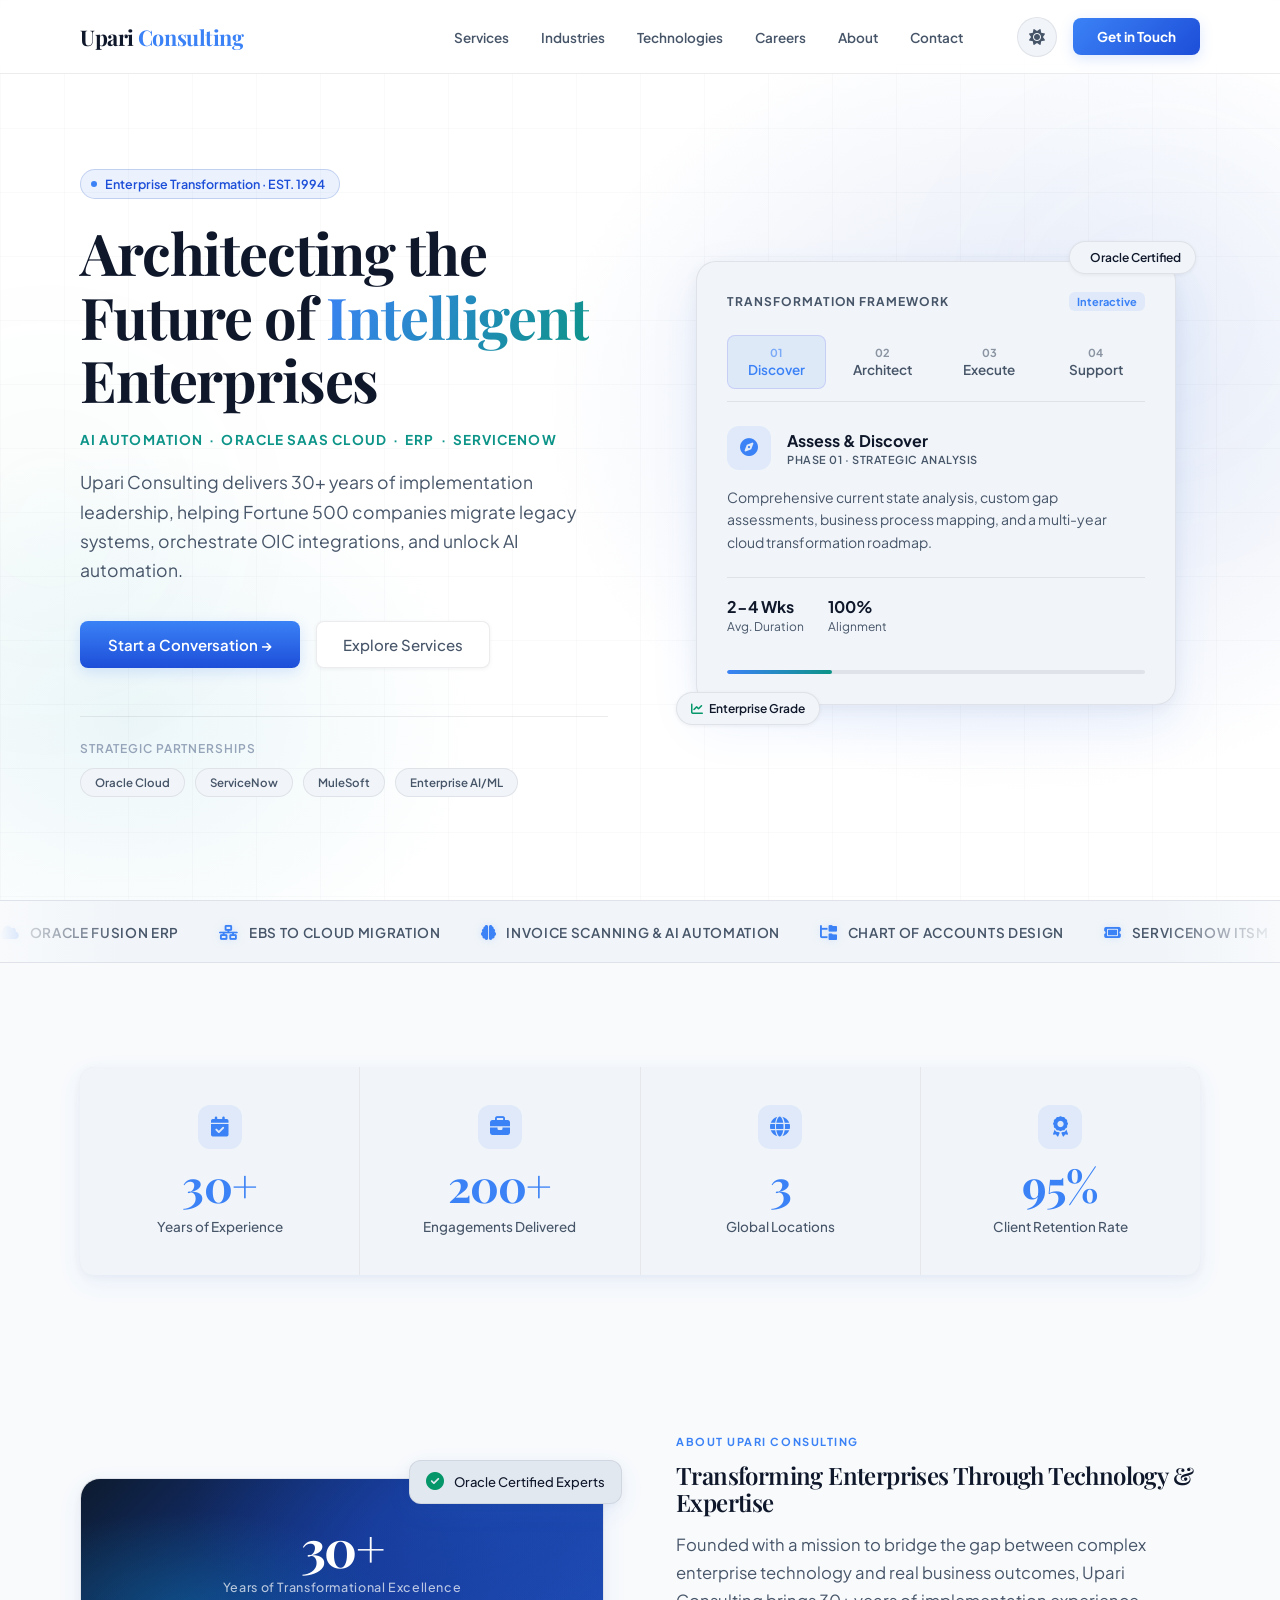
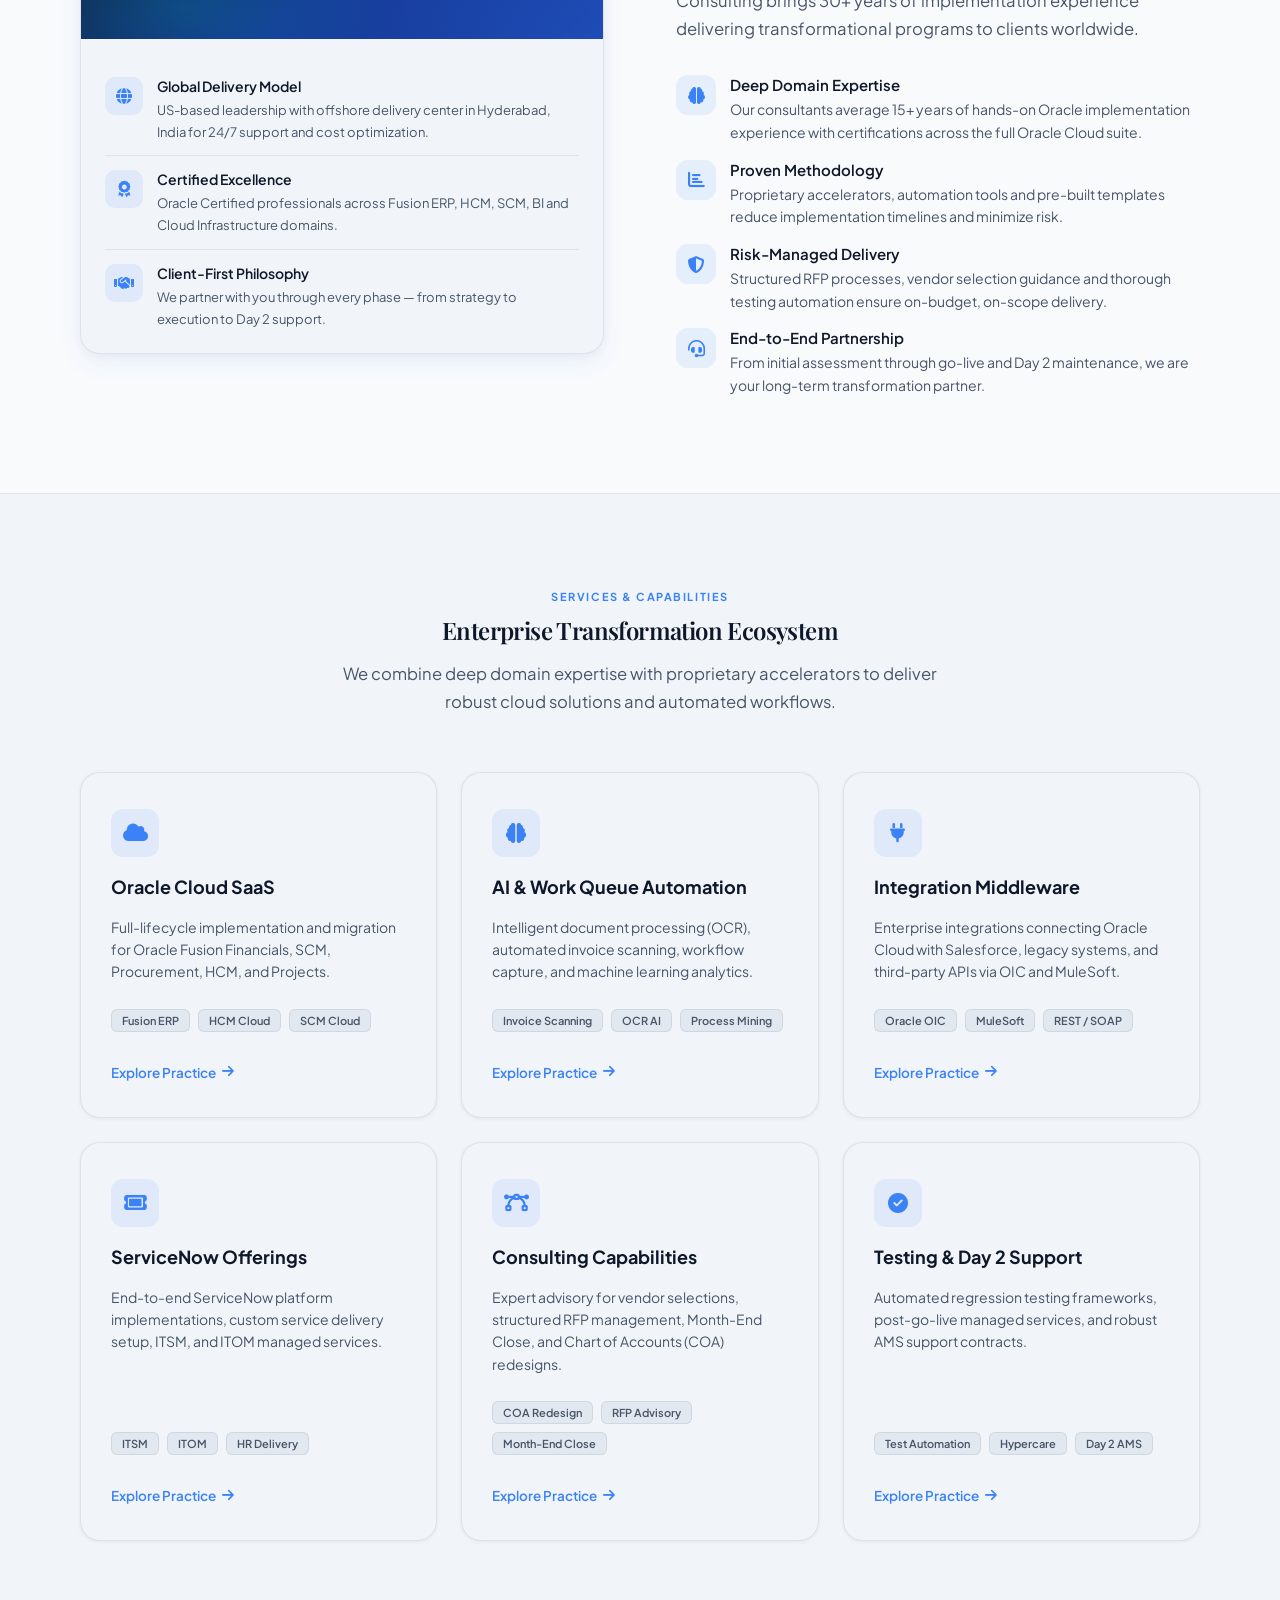
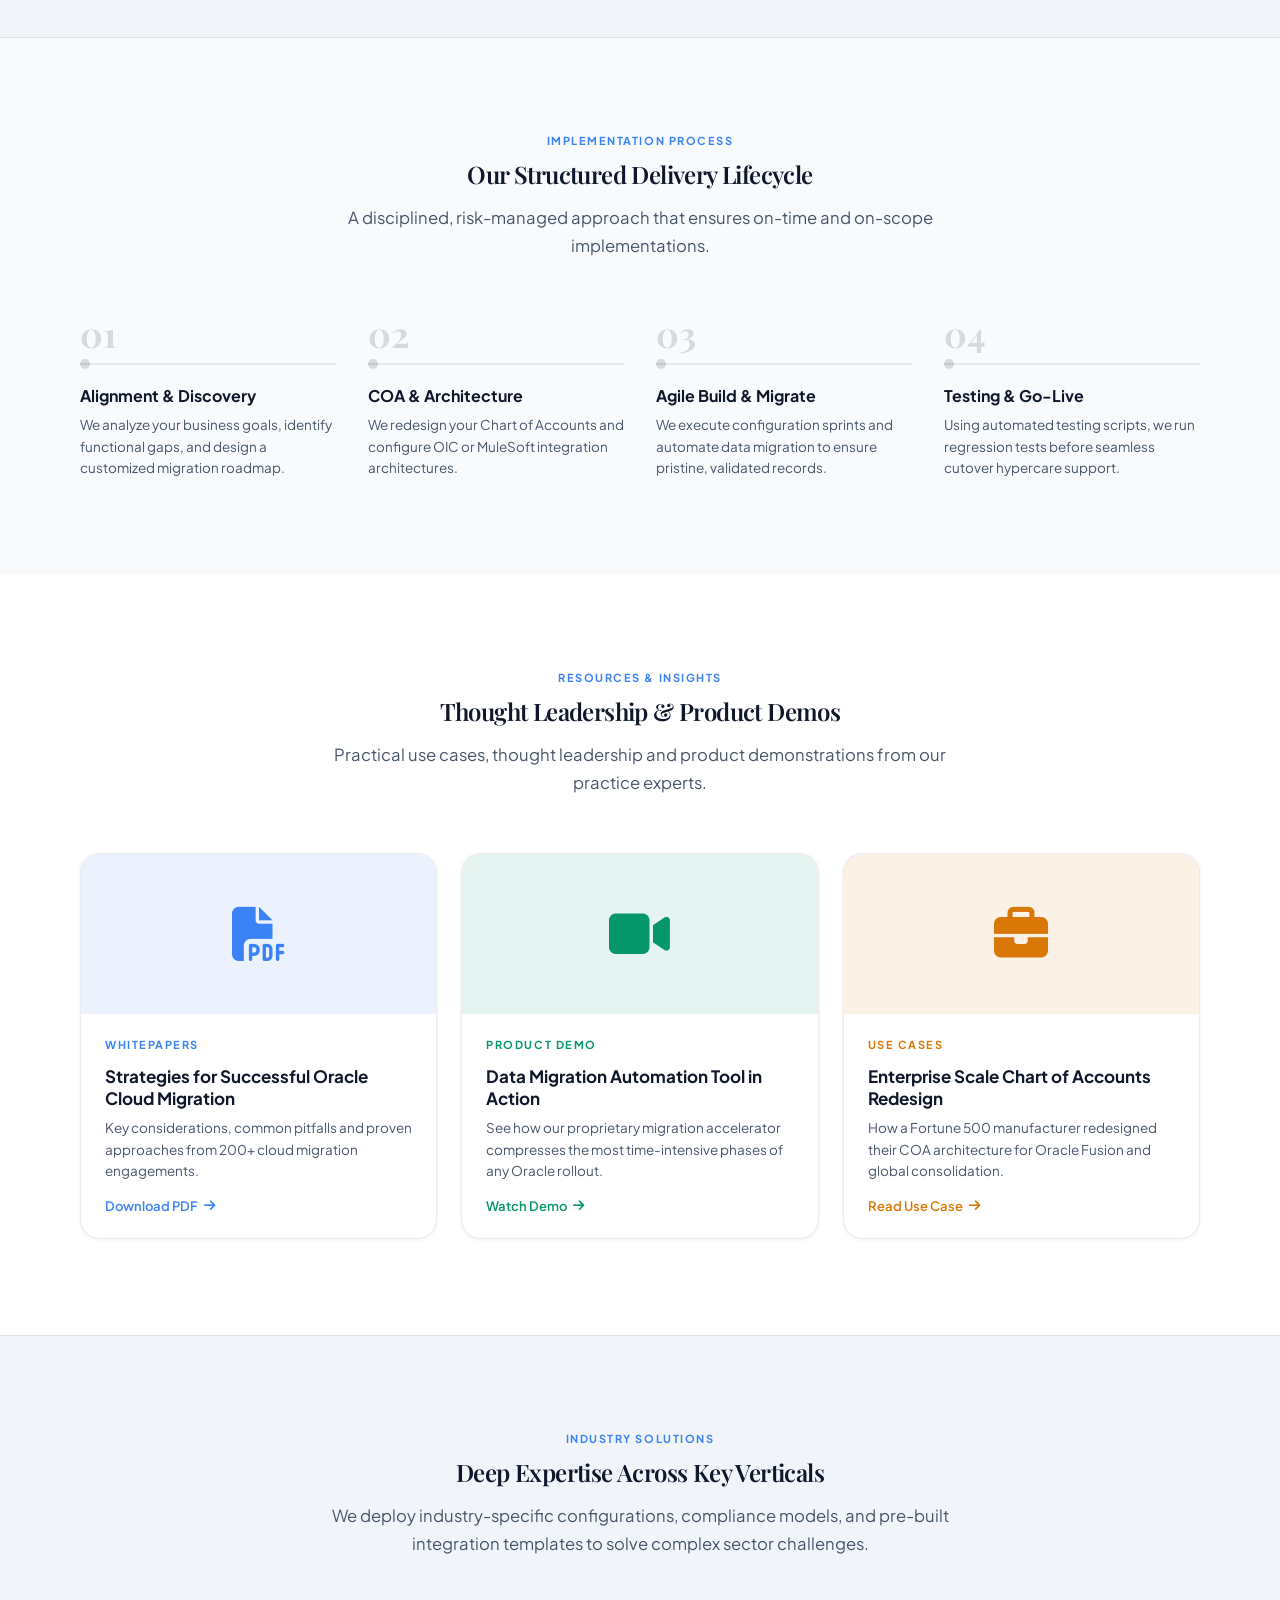
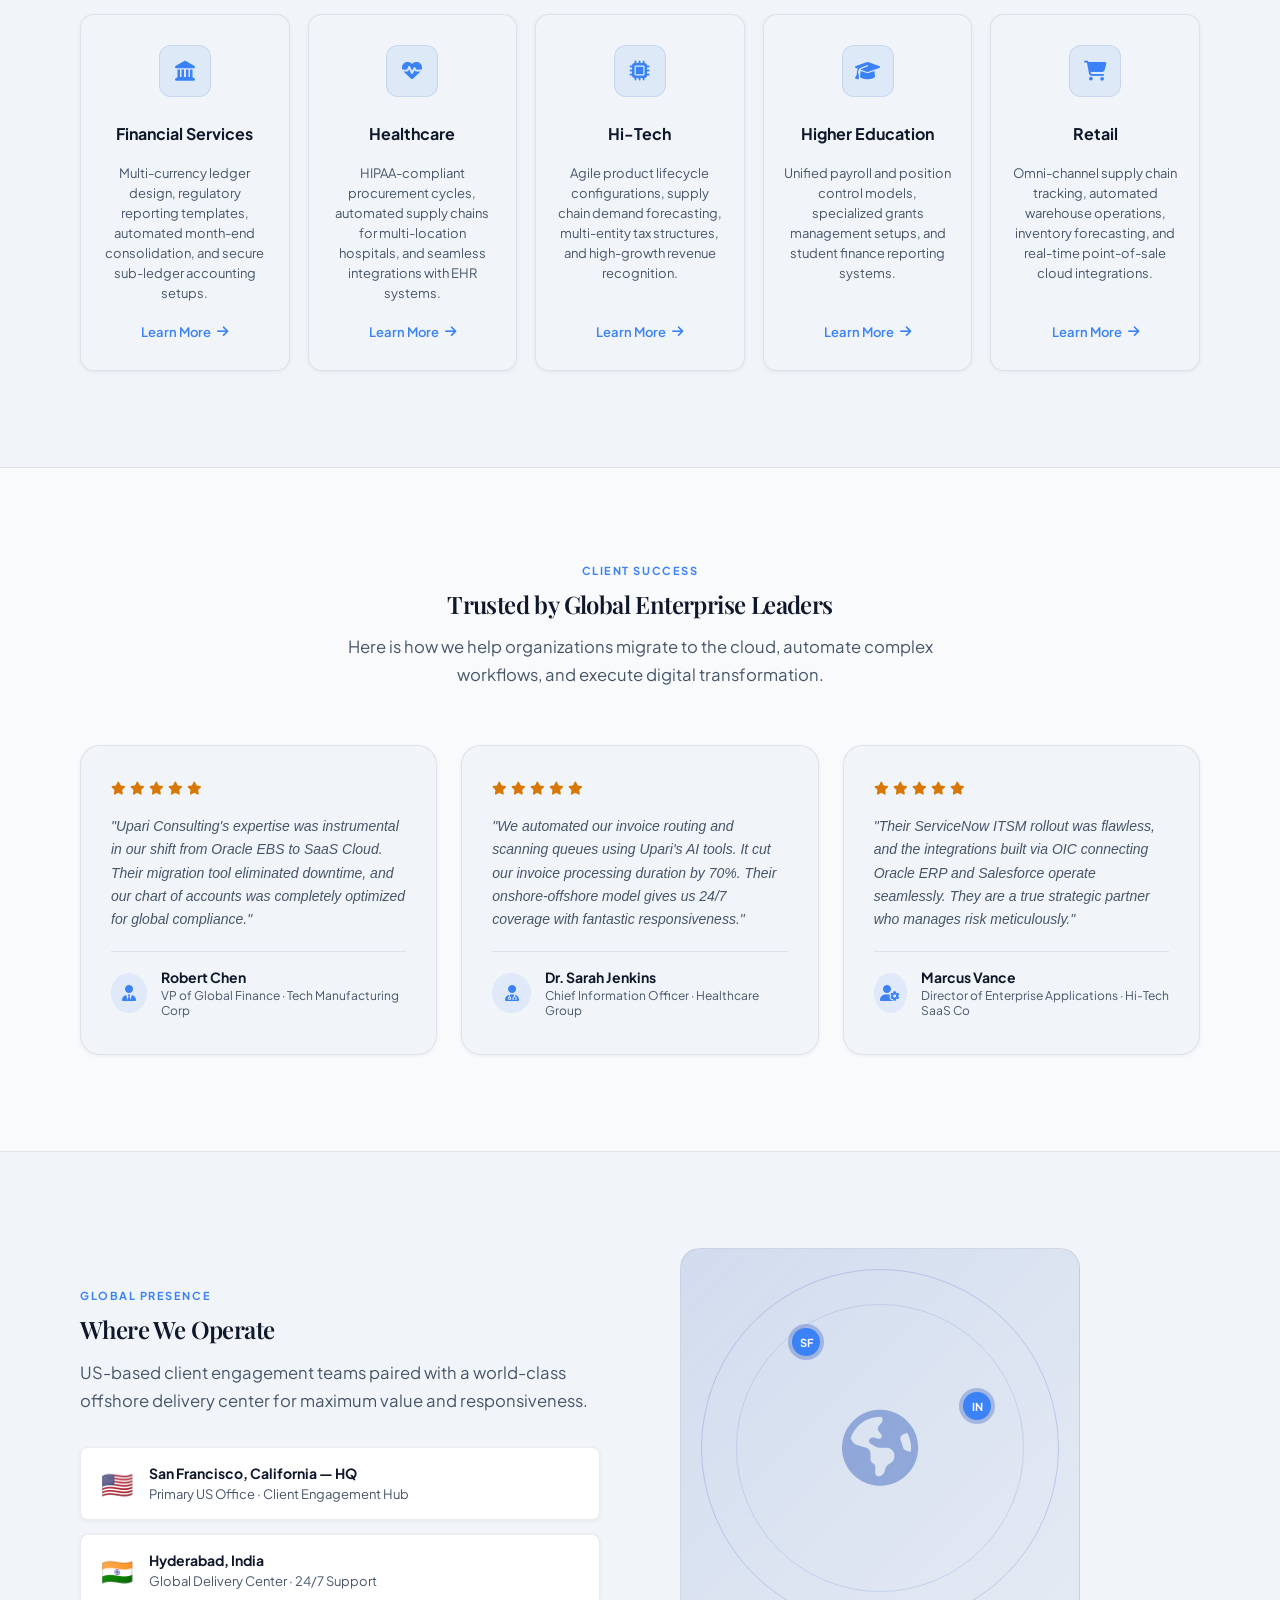
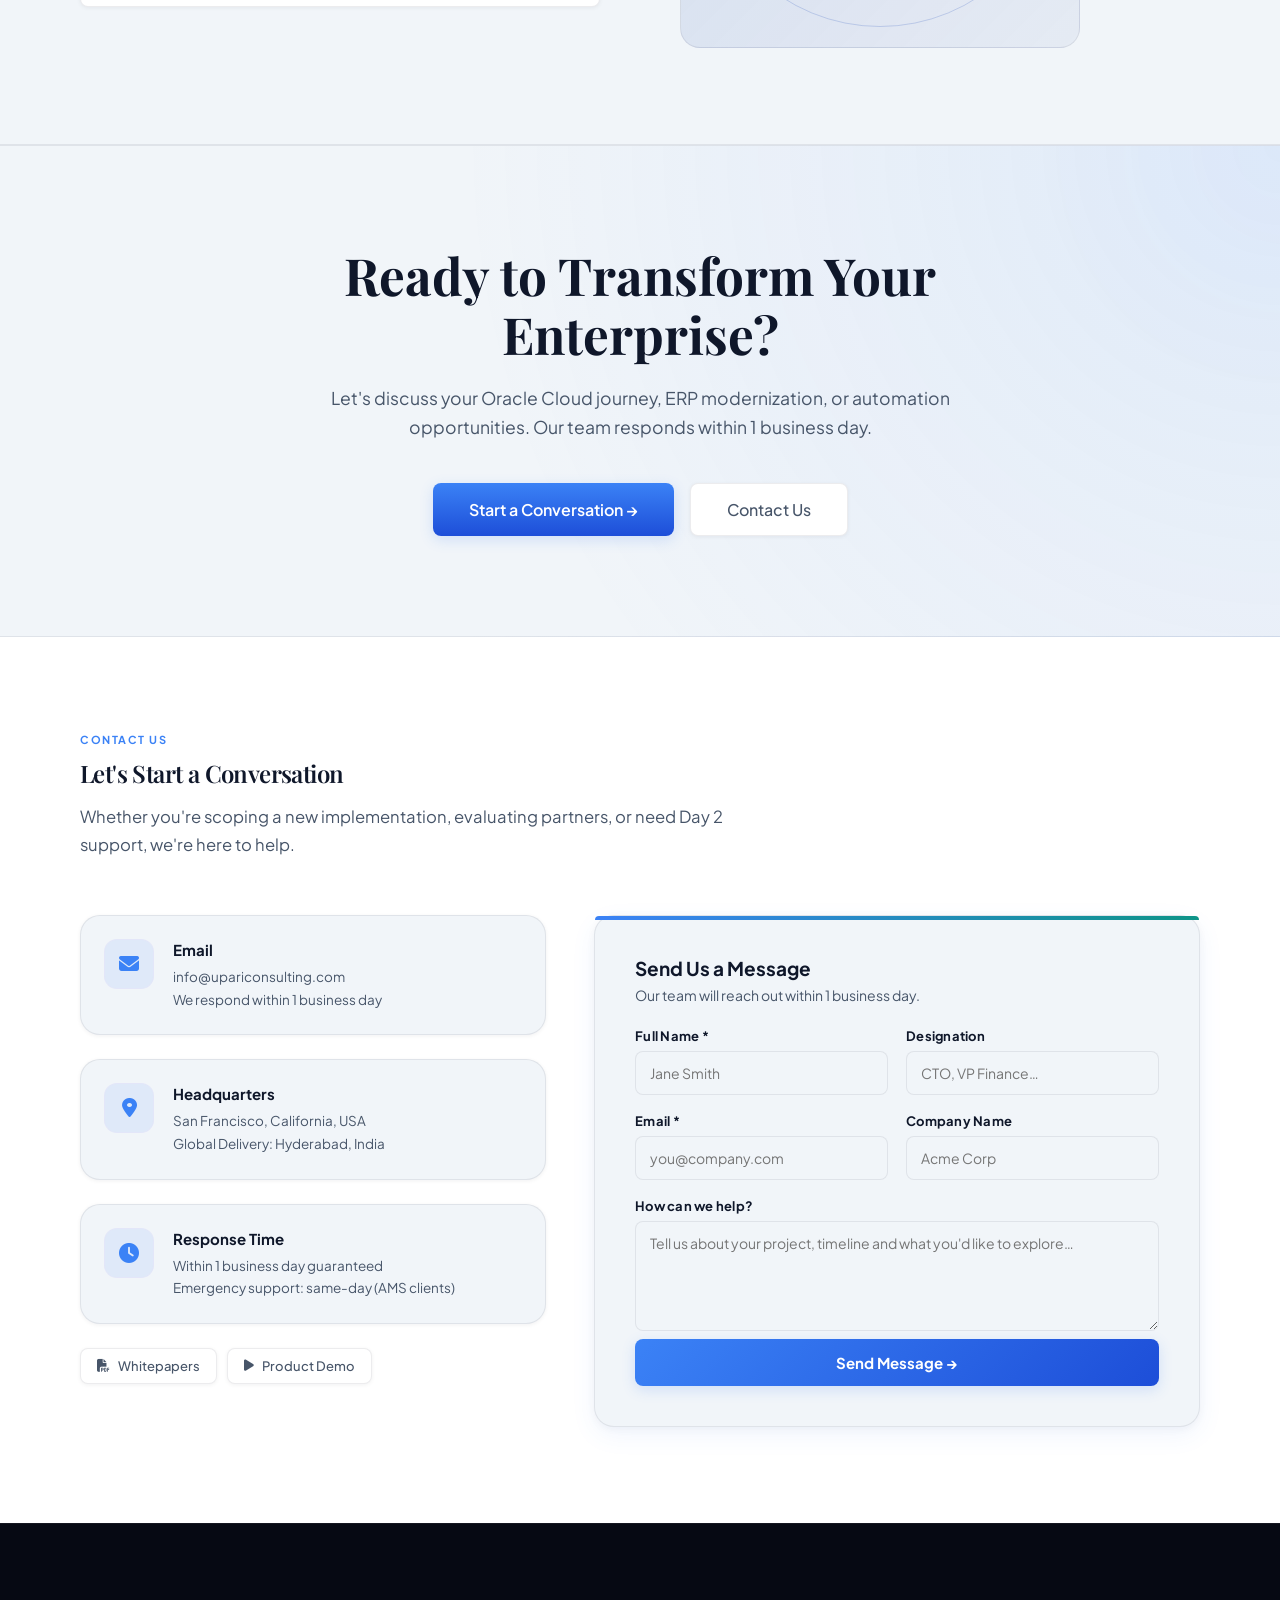
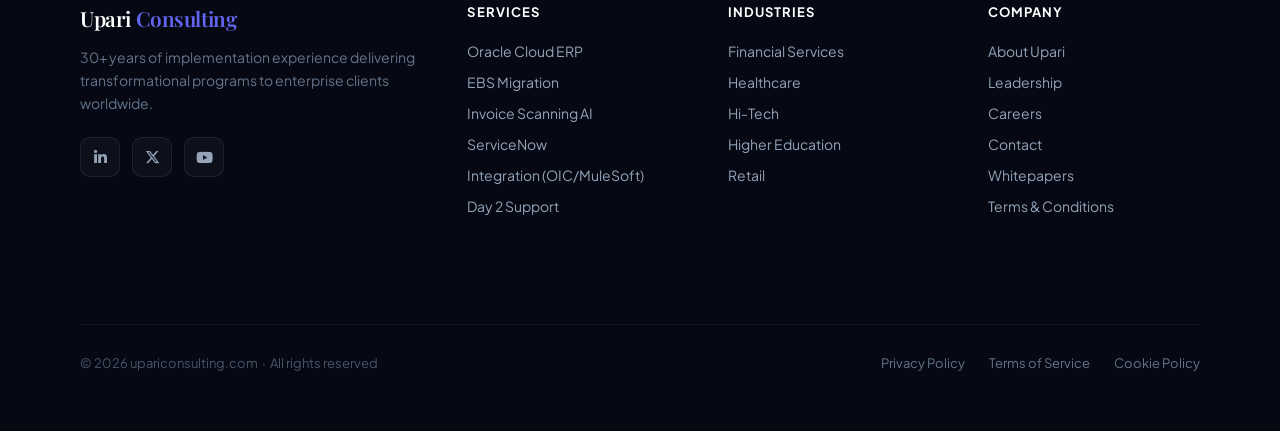
==== commit d3858337: "kk" ====
--- a/index.html
+++ b/index.html
@@ -1,1298 +1,880 @@
 <!DOCTYPE html>
 <html lang="en">
+
 <head>
   <meta charset="UTF-8" />
-  <meta name="viewport" content="width=device-width, initial-scale=1.0" />
-  <title>UPARI Consulting — Oracle ERP Cloud Specialists</title>
+  <meta name="viewport" content="width=device-width, initial-scale=1, viewport-fit=cover" />
+  <title>Upari Consulting — AI | Oracle Cloud | ERP | ServiceNow</title>
+  <meta name="description"
+    content="Upari Consulting delivers 30+ years of enterprise implementation experience across Oracle Cloud, ERP, AI and ServiceNow." />
   <link rel="preconnect" href="https://fonts.googleapis.com" />
   <link rel="preconnect" href="https://fonts.gstatic.com" crossorigin />
-  <link href="https://fonts.googleapis.com/css2?family=Cormorant+Garamond:ital,wght@0,300;0,400;0,600;1,300;1,400&family=DM+Sans:wght@300;400;500&display=swap" rel="stylesheet" />
-  <style>
-    *, *::before, *::after { box-sizing: border-box; margin: 0; padding: 0; }
-
-    :root {
-      --navy-900: #042C53;
-      --navy-700: #185FA5;
-      --navy-500: #378ADD;
-      --navy-100: #E6F1FB;
-      --teal-800: #085041;
-      --teal-600: #0F6E56;
-      --teal-400: #1D9E75;
-      --teal-300: #5DCAA5;
-      --teal-100: #E1F5EE;
-      --teal-50:  #9FE1CB;
-      --amber-600: #854F0B;
-      --amber-100: #FAEEDA;
-      --gray-900: #2C2C2A;
-      --gray-700: #5F5E5A;
-      --gray-400: #888780;
-      --gray-200: #B4B2A9;
-      --gray-100: #D3D1C7;
-      --gray-50:  #F1EFE8;
-      --white: #ffffff;
-      --font-serif: 'Cormorant Garamond', Georgia, serif;
-      --font-sans: 'DM Sans', system-ui, sans-serif;
-      --radius-sm: 4px;
-      --radius-md: 8px;
-      --radius-lg: 12px;
-    }
-
-    html { scroll-behavior: smooth; }
-
-    body {
-      font-family: var(--font-sans);
-      font-size: 15px;
-      color: var(--gray-900);
-      background: var(--white);
-      line-height: 1.6;
-      -webkit-font-smoothing: antialiased;
-    }
-
-    /* ── NAV ── */
-    .nav {
-      position: sticky;
-      top: 0;
-      z-index: 100;
-      background: rgba(255,255,255,0.95);
-      backdrop-filter: blur(8px);
-      border-bottom: 1px solid var(--gray-100);
-      padding: 0 48px;
-      display: flex;
-      align-items: center;
-      justify-content: space-between;
-      height: 60px;
-    }
-    .nav-brand {
-      display: flex;
-      align-items: center;
-      gap: 10px;
-      text-decoration: none;
-    }
-    .nav-logo {
-      width: 32px;
-      height: 32px;
-      border-radius: var(--radius-sm);
-      background: var(--navy-900);
-      display: flex;
-      align-items: center;
-      justify-content: center;
-      font-family: var(--font-serif);
-      font-size: 16px;
-      font-weight: 600;
-      color: var(--teal-300);
-    }
-    .nav-name {
-      font-family: var(--font-serif);
-      font-size: 18px;
-      font-weight: 600;
-      letter-spacing: 0.1em;
-      color: var(--navy-900);
-    }
-    .nav-name span {
-      font-size: 11px;
-      font-family: var(--font-sans);
-      font-weight: 400;
-      color: var(--gray-400);
-      letter-spacing: 0.12em;
-      text-transform: uppercase;
-      margin-left: 8px;
-      vertical-align: middle;
-    }
-    .nav-links {
-      display: flex;
-      align-items: center;
-      gap: 32px;
-    }
-    .nav-link {
-      font-size: 13px;
-      font-weight: 400;
-      color: var(--gray-700);
-      text-decoration: none;
-      letter-spacing: 0.03em;
-      transition: color 0.2s;
-    }
-    .nav-link:hover { color: var(--navy-900); }
-    .nav-cta {
-      font-size: 13px;
-      font-weight: 500;
-      padding: 8px 18px;
-      background: var(--navy-900);
-      color: var(--teal-300);
-      border-radius: var(--radius-sm);
-      text-decoration: none;
-      letter-spacing: 0.04em;
-      transition: background 0.2s;
-    }
-    .nav-cta:hover { background: var(--navy-700); }
-    .nav-mobile-toggle { display: none; cursor: pointer; font-size: 22px; color: var(--navy-900); background: none; border: none; }
-
-    /* ── HERO ── */
-    .hero {
-      background: linear-gradient(135deg, var(--navy-900) 0%, var(--navy-700) 55%, var(--teal-600) 100%);
-      padding: 80px 48px 64px;
-      position: relative;
-      overflow: hidden;
-    }
-    .hero::before {
-      content: '';
-      position: absolute;
-      inset: 0;
-      background: repeating-linear-gradient(45deg, transparent, transparent 48px, rgba(255,255,255,0.02) 48px, rgba(255,255,255,0.02) 49px);
-    }
-    .hero::after {
-      content: '';
-      position: absolute;
-      top: -80px; right: -80px;
-      width: 420px; height: 420px;
-      border-radius: 50%;
-      background: radial-gradient(circle, rgba(93,202,165,0.12) 0%, transparent 70%);
-      pointer-events: none;
-    }
-    .hero-inner {
-      max-width: 1100px;
-      margin: 0 auto;
-      position: relative;
-      z-index: 1;
-    }
-    .hero-eyebrow {
-      font-size: 11px;
-      font-weight: 500;
-      letter-spacing: 0.22em;
-      text-transform: uppercase;
-      color: var(--teal-300);
-      margin-bottom: 20px;
-      display: flex;
-      align-items: center;
-      gap: 10px;
-    }
-    .hero-eyebrow::before {
-      content: '';
-      display: inline-block;
-      width: 28px;
-      height: 1px;
-      background: var(--teal-300);
-    }
-    .hero h1 {
-      font-family: var(--font-serif);
-      font-size: clamp(40px, 6vw, 64px);
-      font-weight: 300;
-      line-height: 1.08;
-      color: var(--white);
-      margin-bottom: 10px;
-    }
-    .hero h1 em {
-      font-style: italic;
-      color: var(--teal-300);
-    }
-    .hero-tagline {
-      font-size: 12px;
-      font-weight: 400;
-      color: rgba(255,255,255,0.45);
-      letter-spacing: 0.14em;
-      text-transform: uppercase;
-      margin-bottom: 32px;
-    }
-    .hero-body {
-      display: grid;
-      grid-template-columns: 1fr 340px;
-      gap: 64px;
-      align-items: start;
-      margin-top: 16px;
-    }
-    .hero-desc {
-      font-size: 16px;
-      color: rgba(255,255,255,0.78);
-      line-height: 1.75;
-      margin-bottom: 36px;
-    }
-    .hero-cta {
-      display: flex;
-      gap: 12px;
-      flex-wrap: wrap;
-    }
-    .btn-primary {
-      display: inline-flex;
-      align-items: center;
-      gap: 8px;
-      padding: 12px 26px;
-      background: var(--teal-300);
-      color: var(--teal-800);
-      font-size: 13px;
-      font-weight: 500;
-      border: none;
-      border-radius: var(--radius-sm);
-      cursor: pointer;
-      text-decoration: none;
-      letter-spacing: 0.04em;
-      transition: background 0.2s, transform 0.15s;
-    }
-    .btn-primary:hover { background: var(--teal-50); transform: translateY(-1px); }
-    .btn-ghost {
-      display: inline-flex;
-      align-items: center;
-      gap: 8px;
-      padding: 12px 26px;
-      background: transparent;
-      color: rgba(255,255,255,0.75);
-      font-size: 13px;
-      font-weight: 400;
-      border: 1px solid rgba(255,255,255,0.25);
-      border-radius: var(--radius-sm);
-      cursor: pointer;
-      text-decoration: none;
-      letter-spacing: 0.04em;
-      transition: border-color 0.2s, color 0.2s;
-    }
-    .btn-ghost:hover { border-color: rgba(255,255,255,0.55); color: var(--white); }
-    .hero-badges {
-      display: flex;
-      flex-wrap: wrap;
-      gap: 8px;
-      margin-top: 32px;
-    }
-    .hero-badge {
-      font-size: 11px;
-      font-weight: 400;
-      letter-spacing: 0.07em;
-      padding: 5px 12px;
-      border: 1px solid rgba(255,255,255,0.18);
-      border-radius: 2px;
-      color: rgba(255,255,255,0.55);
-    }
-    .hero-stats {
-      background: rgba(255,255,255,0.06);
-      border: 1px solid rgba(255,255,255,0.12);
-      border-radius: var(--radius-lg);
-      padding: 28px 24px;
-      display: grid;
-      grid-template-columns: 1fr 1fr;
-      gap: 24px;
-    }
-    .hero-stat-num {
-      font-family: var(--font-serif);
-      font-size: 38px;
-      font-weight: 300;
-      color: var(--white);
-      line-height: 1;
-      margin-bottom: 4px;
-    }
-    .hero-stat-num span { color: var(--teal-300); font-size: 22px; }
-    .hero-stat-label {
-      font-size: 11px;
-      color: rgba(255,255,255,0.45);
-      letter-spacing: 0.06em;
-      text-transform: uppercase;
-    }
-
-    /* ── SECTIONS ── */
-    .section {
-      padding: 64px 48px;
-      max-width: 1100px;
-      margin: 0 auto;
-    }
-    .section-full {
-      padding: 64px 48px;
-    }
-    .section-full-inner {
-      max-width: 1100px;
-      margin: 0 auto;
-    }
-    .section-label {
-      font-size: 10px;
-      font-weight: 500;
-      letter-spacing: 0.22em;
-      text-transform: uppercase;
-      color: var(--gray-400);
-      margin-bottom: 28px;
-      display: flex;
-      align-items: center;
-      gap: 10px;
-    }
-    .section-label::after {
-      content: '';
-      flex: 1;
-      height: 1px;
-      background: var(--gray-100);
-    }
-    .section-title {
-      font-family: var(--font-serif);
-      font-size: 34px;
-      font-weight: 300;
-      line-height: 1.2;
-      color: var(--navy-900);
-      margin-bottom: 12px;
-    }
-    .section-title em { font-style: italic; color: var(--navy-700); }
-    .section-intro {
-      font-size: 15px;
-      color: var(--gray-700);
-      line-height: 1.75;
-      max-width: 600px;
-      margin-bottom: 40px;
-    }
-
-    /* ── MISSION ── */
-    .mission-band {
-      background: var(--gray-50);
-      border-top: 1px solid var(--gray-100);
-      border-bottom: 1px solid var(--gray-100);
-    }
-    .mission-inner {
-      max-width: 1100px;
-      margin: 0 auto;
-      padding: 56px 48px;
-      display: grid;
-      grid-template-columns: 1fr 2fr;
-      gap: 64px;
-      align-items: center;
-    }
-    .mission-label {
-      font-size: 10px;
-      font-weight: 500;
-      letter-spacing: 0.2em;
-      text-transform: uppercase;
-      color: var(--gray-400);
-    }
-    .mission-divider {
-      width: 32px;
-      height: 2px;
-      background: var(--teal-300);
-      margin: 12px 0;
-    }
-    .mission-text {
-      font-family: var(--font-serif);
-      font-size: 28px;
-      font-weight: 300;
-      line-height: 1.55;
-      color: var(--navy-900);
-    }
-    .mission-text em { font-style: italic; color: var(--navy-700); }
-    .mission-sub {
-      font-size: 14px;
-      color: var(--gray-700);
-      line-height: 1.7;
-      margin-top: 16px;
-    }
-
-    /* ── SERVICES GRID ── */
-    .services-grid {
-      display: grid;
-      grid-template-columns: repeat(3, 1fr);
-      gap: 20px;
-    }
-    .service-card {
-      border: 1px solid var(--gray-100);
-      border-radius: var(--radius-lg);
-      padding: 28px;
-      background: var(--white);
-      transition: border-color 0.2s, box-shadow 0.2s, transform 0.2s;
-      text-decoration: none;
-      color: inherit;
-      display: block;
-    }
-    .service-card:hover {
-      border-color: var(--navy-700);
-      box-shadow: 0 4px 20px rgba(4,44,83,0.08);
-      transform: translateY(-2px);
-    }
-    .service-icon {
-      width: 44px;
-      height: 44px;
-      border-radius: var(--radius-md);
-      display: flex;
-      align-items: center;
-      justify-content: center;
-      margin-bottom: 16px;
-      font-size: 20px;
-    }
-    .icon-blue  { background: var(--navy-100); color: var(--navy-700); }
-    .icon-teal  { background: var(--teal-100); color: var(--teal-600); }
-    .icon-amber { background: var(--amber-100); color: var(--amber-600); }
-    .service-card h3 {
-      font-size: 16px;
-      font-weight: 500;
-      color: var(--navy-900);
-      margin-bottom: 8px;
-      line-height: 1.3;
-    }
-    .service-card p {
-      font-size: 13px;
-      color: var(--gray-700);
-      line-height: 1.65;
-      margin-bottom: 16px;
-    }
-    .service-link {
-      font-size: 12px;
-      font-weight: 500;
-      color: var(--navy-700);
-      text-decoration: none;
-      display: inline-flex;
-      align-items: center;
-      gap: 4px;
-      letter-spacing: 0.04em;
-      border-bottom: 1px solid var(--navy-100);
-      padding-bottom: 2px;
-      transition: border-color 0.2s;
-    }
-    .service-link:hover { border-color: var(--navy-700); }
-
-    /* ── STAT BAR ── */
-    .stat-bar {
-      display: grid;
-      grid-template-columns: repeat(4, 1fr);
-      border: 1px solid var(--gray-100);
-      border-radius: var(--radius-md);
-      overflow: hidden;
-      margin-top: 40px;
-    }
-    .stat-cell {
-      padding: 20px 24px;
-      border-right: 1px solid var(--gray-100);
-    }
-    .stat-cell:last-child { border-right: none; }
-    .stat-num {
-      font-family: var(--font-serif);
-      font-size: 36px;
-      font-weight: 300;
-      color: var(--navy-900);
-      line-height: 1;
-      margin-bottom: 4px;
-    }
-    .stat-label {
-      font-size: 12px;
-      color: var(--gray-400);
-      letter-spacing: 0.05em;
-    }
-
-    /* ── OFFERINGS ── */
-    .offerings-band { background: var(--gray-50); border-top: 1px solid var(--gray-100); border-bottom: 1px solid var(--gray-100); }
-    .offerings-grid {
-      display: grid;
-      grid-template-columns: 1fr 1fr;
-      gap: 20px;
-      margin-top: 8px;
-    }
-    .offer-card {
-      border-radius: var(--radius-lg);
-      padding: 32px 36px;
-      position: relative;
-      overflow: hidden;
-    }
-    .offer-card.dark {
-      background: var(--navy-900);
-    }
-    .offer-card.light {
-      background: var(--white);
-      border: 1px solid var(--gray-100);
-    }
-    .offer-tag {
-      display: inline-block;
-      font-size: 10px;
-      font-weight: 500;
-      letter-spacing: 0.16em;
-      text-transform: uppercase;
-      padding: 4px 10px;
-      border-radius: 2px;
-      margin-bottom: 16px;
-    }
-    .dark .offer-tag { background: rgba(93,202,165,0.18); color: var(--teal-300); }
-    .light .offer-tag { background: var(--teal-100); color: var(--teal-600); }
-    .offer-card h3 {
-      font-family: var(--font-serif);
-      font-size: 26px;
-      font-weight: 300;
-      line-height: 1.2;
-      margin-bottom: 12px;
-    }
-    .dark h3 { color: var(--white); }
-    .light h3 { color: var(--navy-900); }
-    .offer-card p { font-size: 13px; line-height: 1.7; margin-bottom: 20px; }
-    .dark p { color: rgba(255,255,255,0.62); }
-    .light p { color: var(--gray-700); }
-    .offer-features {
-      list-style: none;
-      display: flex;
-      flex-direction: column;
-      gap: 8px;
-      margin-bottom: 24px;
-    }
-    .offer-features li {
-      font-size: 12px;
-      display: flex;
-      align-items: center;
-      gap: 8px;
-    }
-    .dark .offer-features li { color: rgba(255,255,255,0.65); }
-    .light .offer-features li { color: var(--gray-700); }
-    .offer-features li::before {
-      content: '';
-      width: 5px;
-      height: 5px;
-      border-radius: 50%;
-      flex-shrink: 0;
-    }
-    .dark .offer-features li::before { background: var(--teal-300); }
-    .light .offer-features li::before { background: var(--teal-400); }
-    .btn-offer-dark {
-      display: inline-flex;
-      align-items: center;
-      gap: 6px;
-      padding: 10px 20px;
-      background: var(--teal-300);
-      color: var(--teal-800);
-      font-size: 12px;
-      font-weight: 500;
-      border-radius: var(--radius-sm);
-      text-decoration: none;
-      letter-spacing: 0.04em;
-      transition: background 0.2s;
-    }
-    .btn-offer-dark:hover { background: var(--teal-50); }
-    .btn-offer-light {
-      display: inline-flex;
-      align-items: center;
-      gap: 6px;
-      padding: 10px 20px;
-      background: var(--navy-900);
-      color: var(--teal-300);
-      font-size: 12px;
-      font-weight: 500;
-      border-radius: var(--radius-sm);
-      text-decoration: none;
-      letter-spacing: 0.04em;
-      transition: background 0.2s;
-    }
-    .btn-offer-light:hover { background: var(--navy-700); }
-
-    /* ── WHITEPAPERS ── */
-    .wp-list { display: flex; flex-direction: column; }
-    .wp-item {
-      display: flex;
-      align-items: flex-start;
-      gap: 24px;
-      padding: 24px 0;
-      border-bottom: 1px solid var(--gray-100);
-      text-decoration: none;
-      color: inherit;
-      transition: opacity 0.15s;
-    }
-    .wp-item:last-child { border-bottom: none; }
-    .wp-item:hover { opacity: 0.7; }
-    .wp-num {
-      font-family: var(--font-serif);
-      font-size: 32px;
-      font-weight: 300;
-      color: var(--gray-200);
-      min-width: 36px;
-      line-height: 1;
-      padding-top: 2px;
-    }
-    .wp-info { flex: 1; }
-    .wp-info h4 { font-size: 15px; font-weight: 500; color: var(--navy-900); margin-bottom: 6px; line-height: 1.35; }
-    .wp-info p { font-size: 13px; color: var(--gray-700); line-height: 1.6; margin-bottom: 8px; }
-    .wp-tag {
-      display: inline-block;
-      font-size: 10px;
-      font-weight: 500;
-      letter-spacing: 0.08em;
-      text-transform: uppercase;
-      padding: 3px 10px;
-      background: var(--navy-100);
-      color: var(--navy-700);
-      border-radius: 2px;
-    }
-    .wp-arrow { color: var(--gray-200); margin-top: 4px; font-size: 18px; transition: color 0.15s, transform 0.15s; }
-    .wp-item:hover .wp-arrow { color: var(--navy-700); transform: translateX(4px); }
-
-    /* ── TOOLS & METHODOLOGY ── */
-    .tools-band { background: var(--navy-900); }
-    .tools-inner { max-width: 1100px; margin: 0 auto; padding: 64px 48px; }
-    .tools-label { font-size: 10px; font-weight: 500; letter-spacing: 0.22em; text-transform: uppercase; color: rgba(255,255,255,0.35); margin-bottom: 28px; }
-    .tools-heading {
-      font-family: var(--font-serif);
-      font-size: 34px;
-      font-weight: 300;
-      color: var(--white);
-      margin-bottom: 12px;
-      line-height: 1.2;
-    }
-    .tools-heading em { font-style: italic; color: var(--teal-300); }
-    .tools-sub { font-size: 14px; color: rgba(255,255,255,0.55); max-width: 520px; line-height: 1.7; margin-bottom: 40px; }
-    .tools-grid {
-      display: grid;
-      grid-template-columns: repeat(3, 1fr);
-      gap: 16px;
-    }
-    .tool-card {
-      background: rgba(255,255,255,0.05);
-      border: 1px solid rgba(255,255,255,0.1);
-      border-radius: var(--radius-md);
-      padding: 24px;
-      transition: background 0.2s;
-    }
-    .tool-card:hover { background: rgba(255,255,255,0.08); }
-    .tool-card-icon {
-      font-size: 24px;
-      margin-bottom: 12px;
-    }
-    .tool-card h4 { font-size: 14px; font-weight: 500; color: var(--white); margin-bottom: 8px; }
-    .tool-card p { font-size: 12px; color: rgba(255,255,255,0.55); line-height: 1.65; }
-
-    /* ── PARTNER ── */
-    .partner-band { background: var(--gray-50); border-top: 1px solid var(--gray-100); border-bottom: 1px solid var(--gray-100); }
-    .partner-inner {
-      max-width: 1100px;
-      margin: 0 auto;
-      padding: 64px 48px;
-      display: grid;
-      grid-template-columns: 1fr 1fr;
-      gap: 64px;
-      align-items: center;
-    }
-    .partner-left h2 {
-      font-family: var(--font-serif);
-      font-size: 30px;
-      font-weight: 300;
-      color: var(--navy-900);
-      line-height: 1.25;
-      margin-bottom: 16px;
-    }
-    .partner-left h2 em { font-style: italic; color: var(--navy-700); }
-    .partner-left p { font-size: 14px; color: var(--gray-700); line-height: 1.75; margin-bottom: 24px; }
-    .partner-logos {
-      display: flex;
-      flex-wrap: wrap;
-      gap: 12px;
-      margin-bottom: 32px;
-    }
-    .partner-logo-pill {
-      font-size: 11px;
-      font-weight: 500;
-      letter-spacing: 0.08em;
-      text-transform: uppercase;
-      padding: 8px 16px;
-      border: 1px solid var(--gray-100);
-      border-radius: 2px;
-      color: var(--gray-400);
-      background: var(--white);
-    }
-    .partner-contact {
-      background: var(--white);
-      border: 1px solid var(--gray-100);
-      border-radius: var(--radius-lg);
-      padding: 28px 32px;
-    }
-    .partner-contact h3 {
-      font-size: 16px;
-      font-weight: 500;
-      color: var(--navy-900);
-      margin-bottom: 16px;
-    }
-    .contact-field {
-      margin-bottom: 12px;
-    }
-    .contact-field label {
-      display: block;
-      font-size: 11px;
-      font-weight: 500;
-      color: var(--gray-400);
-      letter-spacing: 0.08em;
-      text-transform: uppercase;
-      margin-bottom: 4px;
-    }
-    .contact-field input,
-    .contact-field textarea,
-    .contact-field select {
-      width: 100%;
-      padding: 9px 12px;
-      font-family: var(--font-sans);
-      font-size: 13px;
-      color: var(--gray-900);
-      background: var(--white);
-      border: 1px solid var(--gray-100);
-      border-radius: var(--radius-sm);
-      outline: none;
-      transition: border-color 0.2s;
-      resize: none;
-    }
-    .contact-field input:focus,
-    .contact-field textarea:focus,
-    .contact-field select:focus { border-color: var(--navy-700); }
-    .contact-submit {
-      width: 100%;
-      padding: 11px;
-      background: var(--navy-900);
-      color: var(--teal-300);
-      font-family: var(--font-sans);
-      font-size: 13px;
-      font-weight: 500;
-      letter-spacing: 0.06em;
-      border: none;
-      border-radius: var(--radius-sm);
-      cursor: pointer;
-      margin-top: 4px;
-      transition: background 0.2s;
-    }
-    .contact-submit:hover { background: var(--navy-700); }
-
-    /* ── FOOTER ── */
-    footer {
-      background: var(--navy-900);
-      padding: 48px 48px 32px;
-    }
-    .footer-inner {
-      max-width: 1100px;
-      margin: 0 auto;
-    }
-    .footer-top {
-      display: grid;
-      grid-template-columns: 2fr 1fr 1fr 1fr;
-      gap: 48px;
-      padding-bottom: 40px;
-      border-bottom: 1px solid rgba(255,255,255,0.08);
-    }
-    .footer-brand-block .footer-logo-row {
-      display: flex;
-      align-items: center;
-      gap: 10px;
-      margin-bottom: 16px;
-    }
-    .footer-logo-mark {
-      width: 30px;
-      height: 30px;
-      border-radius: var(--radius-sm);
-      background: rgba(93,202,165,0.15);
-      display: flex;
-      align-items: center;
-      justify-content: center;
-      font-family: var(--font-serif);
-      font-size: 15px;
-      font-weight: 600;
-      color: var(--teal-300);
-    }
-    .footer-brand-name {
-      font-family: var(--font-serif);
-      font-size: 17px;
-      font-weight: 600;
-      letter-spacing: 0.1em;
-      color: var(--white);
-    }
-    .footer-tagline {
-      font-size: 12px;
-      color: rgba(255,255,255,0.4);
-      line-height: 1.7;
-      max-width: 240px;
-    }
-    .footer-col h4 {
-      font-size: 11px;
-      font-weight: 500;
-      letter-spacing: 0.14em;
-      text-transform: uppercase;
-      color: rgba(255,255,255,0.35);
-      margin-bottom: 16px;
-    }
-    .footer-col a {
-      display: block;
-      font-size: 13px;
-      color: rgba(255,255,255,0.55);
-      text-decoration: none;
-      margin-bottom: 10px;
-      transition: color 0.15s;
-    }
-    .footer-col a:hover { color: var(--white); }
-    .footer-bottom {
-      display: flex;
-      align-items: center;
-      justify-content: space-between;
-      padding-top: 28px;
-      flex-wrap: wrap;
-      gap: 8px;
-    }
-    .footer-copy { font-size: 11px; color: rgba(255,255,255,0.25); }
-    .footer-legal {
-      display: flex;
-      gap: 20px;
-    }
-    .footer-legal a { font-size: 11px; color: rgba(255,255,255,0.25); text-decoration: none; }
-    .footer-legal a:hover { color: rgba(255,255,255,0.5); }
-
-    /* ── MOBILE ── */
-    @media (max-width: 900px) {
-      .nav { padding: 0 20px; }
-      .nav-links { display: none; }
-      .nav-mobile-toggle { display: block; }
-      .nav-links.open {
-        display: flex;
-        flex-direction: column;
-        position: absolute;
-        top: 60px; left: 0; right: 0;
-        background: var(--white);
-        padding: 16px 20px;
-        border-bottom: 1px solid var(--gray-100);
-        gap: 16px;
-        z-index: 99;
+  <link
+    href="https://fonts.googleapis.com/css2?family=Playfair+Display:ital,wght@0,400..900;1,400..900&family=Plus+Jakarta+Sans:ital,wght@0,200..800;1,200..800&display=swap"
+    rel="stylesheet" />
+  <link rel="stylesheet" href="https://cdnjs.cloudflare.com/ajax/libs/font-awesome/6.5.1/css/all.min.css"
+    crossorigin="anonymous" referrerpolicy="no-referrer" />
+  <link rel="stylesheet" href="style.css" />
+  <script>
+    (function() {
+      const savedTheme = localStorage.getItem('theme');
+      if (savedTheme === 'dark') {
+        document.documentElement.removeAttribute('data-theme');
+      } else {
+        document.documentElement.setAttribute('data-theme', 'light');
       }
-      .hero { padding: 48px 20px 40px; }
-      .hero-body { grid-template-columns: 1fr; gap: 32px; }
-      .hero-stats { grid-template-columns: 1fr 1fr; }
-      .section, .section-full { padding: 40px 20px; }
-      .section-full-inner { padding: 0; }
-      .services-grid { grid-template-columns: 1fr; }
-      .stat-bar { grid-template-columns: 1fr 1fr; }
-      .stat-cell:nth-child(2) { border-right: none; }
-      .offerings-grid { grid-template-columns: 1fr; }
-      .tools-grid { grid-template-columns: 1fr; }
-      .tools-inner { padding: 40px 20px; }
-      .partner-inner { grid-template-columns: 1fr; gap: 32px; padding: 40px 20px; }
-      .mission-inner { grid-template-columns: 1fr; gap: 20px; padding: 40px 20px; }
-      footer { padding: 40px 20px 24px; }
-      .footer-top { grid-template-columns: 1fr 1fr; gap: 32px; }
-    }
-
-    /* ── SCROLL FADE ── */
-    .fade-in { opacity: 0; transform: translateY(18px); transition: opacity 0.55s ease, transform 0.55s ease; }
-    .fade-in.visible { opacity: 1; transform: none; }
-
-    /* ── ICONS (SVG inline) ── */
-    .icon { display: inline-block; width: 1em; height: 1em; vertical-align: -0.12em; fill: none; stroke: currentColor; stroke-width: 1.8; stroke-linecap: round; stroke-linejoin: round; }
-  </style>
+    })();
+  </script>
 </head>
 <body>
 
-<!-- NAV -->
-<nav class="nav" id="nav">
-  <a class="nav-brand" href="#">
-    <div class="nav-logo">U</div>
-    <span class="nav-name">UPARI <span>Consulting</span></span>
-  </a>
-  <div class="nav-links" id="nav-links">
-    <a class="nav-link" href="#services">Services</a>
-    <a class="nav-link" href="#offerings">Offerings</a>
-    <a class="nav-link" href="#whitepapers">Whitepapers</a>
-    <a class="nav-link" href="#tools">Methodology</a>
-    <a class="nav-link" href="#partners">Partners</a>
-    <a class="nav-cta" href="#contact">Get in touch</a>
+  <!-- ══ NAV ══════════════════════════════════════════════════ -->
+  <nav class="nav" id="nav">
+    <div class="nav-inner">
+      <a href="index.html" class="nav-logo"><span class="brand">Upari</span><span class="accent"> Consulting</span></a>
+            <ul class="nav-links">
+        <li><a href="services.html">Services</a></li>
+        <li><a href="services.html#industries">Industries</a></li>
+        <li><a href="services.html#technologies">Technologies</a></li>
+        <li><a href="careers.html">Careers</a></li>
+        <li><a href="#methodology">About</a></li>
+        <li><a href="#contact">Contact</a></li>
+      </ul>
+      <div class="nav-right">
+        <button class="theme-toggle-btn" id="themeToggleBtn" aria-label="Toggle Theme" onclick="toggleTheme()">
+          <i class="fa-solid fa-moon"></i>
+          <i class="fa-solid fa-sun"></i>
+        </button>
+        <button class="nav-cta" onclick="openModal()">Get in Touch</button>
+        <button class="nav-burger" id="navBurger" aria-label="Menu" onclick="toggleMobile()">
+          <span></span><span></span><span></span>
+        </button>
+      </div>
+    </div>
+  </nav>
+
+  <!-- Mobile menu -->
+    <div class="mobile-menu" id="mobileMenu">
+    <a href="services.html" onclick="closeMobile()">Services</a>
+    <a href="services.html#industries" onclick="closeMobile()">Industries</a>
+    <a href="services.html#technologies" onclick="closeMobile()">Technologies</a>
+    <a href="careers.html" onclick="closeMobile()">Careers</a>
+    <a href="#methodology" onclick="closeMobile()">About</a>
+    <a href="#contact" onclick="closeMobile()">Contact</a>
+    <a class="mob-cta" onclick="closeMobile(); openModal();">Get in Touch →</a>
   </div>
-  <button class="nav-mobile-toggle" id="mobile-toggle" aria-label="Toggle menu">&#9776;</button>
-</nav>
-
-<!-- HERO -->
-<section class="hero">
-  <div class="hero-inner">
-    <div class="hero-eyebrow">Oracle ERP Cloud Specialists</div>
-    <h1>Implementation <em>excellence,</em><br>delivered differently.</h1>
-    <p class="hero-tagline">Experienced &nbsp;·&nbsp; Efficient &nbsp;·&nbsp; Results-driven</p>
-    <div class="hero-body">
-      <div>
-        <p class="hero-desc">
-          Formed by seasoned Oracle consulting professionals, UPARI brings enterprise-grade expertise to customers of every size and industry — at optimal cost and in shorter timelines. We combine specialized processes, purpose-built tools, and packaged offerings to help you realize value faster.
-        </p>
-        <div class="hero-cta">
-          <a class="btn-primary" href="#services">
-            <svg class="icon" viewBox="0 0 24 24"><polyline points="9 18 15 12 9 6"/></svg>
-            Explore our services
-          </a>
-          <a class="btn-ghost" href="#whitepapers">
-            <svg class="icon" viewBox="0 0 24 24"><path d="M14 2H6a2 2 0 0 0-2 2v16a2 2 0 0 0 2 2h12a2 2 0 0 0 2-2V8z"/><polyline points="14 2 14 8 20 8"/></svg>
-            Read our whitepapers
-          </a>
-        </div>
-        <div class="hero-badges">
-          <span class="hero-badge">Finance Cloud</span>
-          <span class="hero-badge">Procurement</span>
-          <span class="hero-badge">Supply Chain</span>
-          <span class="hero-badge">Projects</span>
-          <span class="hero-badge">Global Transformations</span>
-          <span class="hero-badge">Multi-Org</span>
-        </div>
-      </div>
-      <div class="hero-stats">
-        <div>
-          <div class="hero-stat-num">15<span>+</span></div>
-          <div class="hero-stat-label">Industries served</div>
-        </div>
-        <div>
-          <div class="hero-stat-num">50<span>+</span></div>
-          <div class="hero-stat-label">Implementations</div>
-        </div>
-        <div>
-          <div class="hero-stat-num">30<span>%</span></div>
-          <div class="hero-stat-label">Faster go-live</div>
-        </div>
-        <div>
-          <div class="hero-stat-num">100<span>%</span></div>
-          <div class="hero-stat-label">Oracle focused</div>
-        </div>
-      </div>
+
+  <section class="hero">
+    <div class="glow-orb orb-1"></div>
+    <div class="glow-orb orb-2"></div>
+    <div class="hero-grid"></div>
+    <div class="wrap" style="width:100%">
+      <div class="hero-inner">
+        <div class="hero-left">
+          <div class="hero-badge"><span class="dot"></span>Enterprise Transformation · EST. 1994</div>
+          <h1 class="hero-title">Architecting the Future of <span class="accent">Intelligent</span> Enterprises</h1>
+          <p class="hero-focus">AI Automation &nbsp;·&nbsp; Oracle SaaS Cloud &nbsp;·&nbsp; ERP &nbsp;·&nbsp; ServiceNow</p>
+          <p class="hero-sub">Upari Consulting delivers 30+ years of implementation leadership, helping Fortune 500 companies migrate legacy systems, orchestrate OIC integrations, and unlock AI automation.</p>
+          <div class="hero-actions">
+            <button class="btn-primary" onclick="openModal()">Start a Conversation →</button>
+            <a href="services.html" class="btn-ghost">Explore Services</a>
+          </div>
+          <div class="hero-trust">
+            <span class="hero-trust-text">Strategic Partnerships</span>
+            <div class="hero-trust-logos">
+              <div class="trust-chip">Oracle Cloud</div>
+              <div class="trust-chip">ServiceNow</div>
+              <div class="trust-chip">MuleSoft</div>
+              <div class="trust-chip">Enterprise AI/ML</div>
+            </div>
+          </div>
+        </div>
+        <div class="hero-visual">
+          <div style="position:relative">
+            <div class="float-badge top-right"><i class="fa-solid fa-shield-check"></i>Oracle Certified</div>
+            <div class="hero-transform-card glass-panel">
+              <div class="htc-head">
+                <span class="htc-label">Transformation Framework</span>
+                <span class="htc-badge">Interactive</span>
+              </div>
+              
+              <!-- Tab buttons -->
+              <div class="journey-tabs">
+                <button class="j-tab active" data-step="1" onclick="switchHeroStep(1)">
+                  <span class="jt-num">01</span> Discover
+                </button>
+                <button class="j-tab" data-step="2" onclick="switchHeroStep(2)">
+                  <span class="jt-num">02</span> Architect
+                </button>
+                <button class="j-tab" data-step="3" onclick="switchHeroStep(3)">
+                  <span class="jt-num">03</span> Execute
+                </button>
+                <button class="j-tab" data-step="4" onclick="switchHeroStep(4)">
+                  <span class="jt-num">04</span> Support
+                </button>
+              </div>
+
+              <!-- Dynamic Content Area -->
+              <div class="journey-content-pane">
+                <div class="j-pane active" id="pane-1">
+                  <div class="pane-header">
+                    <div class="pane-icon"><i class="fa-solid fa-compass"></i></div>
+                    <div>
+                      <h4>Assess &amp; Discover</h4>
+                      <p class="pane-meta">Phase 01 · Strategic Analysis</p>
+                    </div>
+                  </div>
+                  <p class="pane-text">Comprehensive current state analysis, custom gap assessments, business process mapping, and a multi-year cloud transformation roadmap.</p>
+                  <div class="pane-stats">
+                    <div class="p-stat"><strong>2-4 Wks</strong> Avg. Duration</div>
+                    <div class="p-stat"><strong>100%</strong> Alignment</div>
+                  </div>
+                </div>
+                
+                <div class="j-pane" id="pane-2">
+                  <div class="pane-header">
+                    <div class="pane-icon"><i class="fa-solid fa-bezier-curve"></i></div>
+                    <div>
+                      <h4>Design &amp; Architect</h4>
+                      <p class="pane-meta">Phase 02 · Technical Blueprinting</p>
+                    </div>
+                  </div>
+                  <p class="pane-text">Target operating model design, Chart of Accounts (COA) modernization, and high-performance integration blueprints using Oracle OIC &amp; MuleSoft.</p>
+                  <div class="pane-stats">
+                    <div class="p-stat"><strong>Oracle SaaS</strong> Fitment</div>
+                    <div class="p-stat"><strong>Scalable</strong> COA Schema</div>
+                  </div>
+                </div>
+
+                <div class="j-pane" id="pane-3">
+                  <div class="pane-header">
+                    <div class="pane-icon"><i class="fa-solid fa-code"></i></div>
+                    <div>
+                      <h4>Build &amp; Implement</h4>
+                      <p class="pane-meta">Phase 03 · Configuration &amp; Dev</p>
+                    </div>
+                  </div>
+                  <p class="pane-text">Agile configuration sprints, automated data migration, custom integrations development, and thorough testing automation to compress deployment timelines.</p>
+                  <div class="pane-stats">
+                    <div class="p-stat"><strong>Automated</strong> QA Tooling</div>
+                    <div class="p-stat"><strong>Zero-Risk</strong> Extraction</div>
+                  </div>
+                </div>
+
+                <div class="j-pane" id="pane-4">
+                  <div class="pane-header">
+                    <div class="pane-icon"><i class="fa-solid fa-rocket"></i></div>
+                    <div>
+                      <h4>Launch &amp; Optimize</h4>
+                      <p class="pane-meta">Phase 04 · Cutover &amp; AMS</p>
+                    </div>
+                  </div>
+                  <p class="pane-text">Flawless cutover orchestration, hypercare support, custom role-based job aids, and SLA-guaranteed Day 2 managed services (AMS) for continual optimization.</p>
+                  <div class="pane-stats">
+                    <div class="p-stat"><strong>24/7</strong> Monitoring</div>
+                    <div class="p-stat"><strong>99.9%</strong> SLA Assurance</div>
+                  </div>
+                </div>
+              </div>
+              
+              <!-- Progress Indicator -->
+              <div class="journey-progress-bar">
+                <div class="jp-fill" id="journeyProgressFill" style="width: 25%"></div>
+              </div>
+
+            </div>
+            <div class="float-badge bot-left"><i class="fa-solid fa-chart-line"></i>Enterprise Grade</div>
+          </div>
+        </div>
+      </div>
+    </div>
+  </section>
+
+  <!-- ══ TICKER ════════════════════════════════════════════════ -->
+  <div class="ticker" aria-hidden="true">
+    <div class="ticker-track" id="tickerTrack">
+      <span class="ticker-item"><i class="fa-solid fa-cloud"></i>Oracle Fusion ERP</span>
+      <span class="ticker-item"><i class="fa-solid fa-network-wired"></i>EBS to Cloud Migration</span>
+      <span class="ticker-item"><i class="fa-solid fa-brain"></i>Invoice Scanning &amp; AI Automation</span>
+      <span class="ticker-item"><i class="fa-solid fa-folder-tree"></i>Chart of Accounts Design</span>
+      <span class="ticker-item"><i class="fa-solid fa-ticket"></i>ServiceNow ITSM</span>
+      <span class="ticker-item"><i class="fa-solid fa-plug"></i>OIC Integration Development</span>
+      <span class="ticker-item"><i class="fa-solid fa-database"></i>Data Migration Automation</span>
+      <span class="ticker-item"><i class="fa-solid fa-calendar-check"></i>Month-End Close Support</span>
+      <span class="ticker-item"><i class="fa-solid fa-vial"></i>Testing Automation</span>
+      <span class="ticker-item"><i class="fa-solid fa-users"></i>HCM Implementation</span>
+      <span class="ticker-item"><i class="fa-solid fa-landmark"></i>Financial Services</span>
+      <span class="ticker-item"><i class="fa-solid fa-hospital"></i>Healthcare Technology</span>
+      <!-- duplicated for seamless loop -->
+      <span class="ticker-item"><i class="fa-solid fa-cloud"></i>Oracle Fusion ERP</span>
+      <span class="ticker-item"><i class="fa-solid fa-network-wired"></i>EBS to Cloud Migration</span>
+      <span class="ticker-item"><i class="fa-solid fa-brain"></i>Invoice Scanning &amp; AI Automation</span>
+      <span class="ticker-item"><i class="fa-solid fa-folder-tree"></i>Chart of Accounts Design</span>
+      <span class="ticker-item"><i class="fa-solid fa-ticket"></i>ServiceNow ITSM</span>
+      <span class="ticker-item"><i class="fa-solid fa-plug"></i>OIC Integration Development</span>
+      <span class="ticker-item"><i class="fa-solid fa-database"></i>Data Migration Automation</span>
+      <span class="ticker-item"><i class="fa-solid fa-calendar-check"></i>Month-End Close Support</span>
+      <span class="ticker-item"><i class="fa-solid fa-vial"></i>Testing Automation</span>
+      <span class="ticker-item"><i class="fa-solid fa-users"></i>HCM Implementation</span>
+      <span class="ticker-item"><i class="fa-solid fa-landmark"></i>Financial Services</span>
+      <span class="ticker-item"><i class="fa-solid fa-hospital"></i>Healthcare Technology</span>
     </div>
   </div>
-</section>
-
-<!-- MISSION -->
-<div class="mission-band">
-  <div class="mission-inner">
-    <div>
-      <div class="mission-label">Our mission</div>
-      <div class="mission-divider"></div>
-    </div>
-    <div>
-      <p class="mission-text">Quality implementation experience at <em>optimal cost</em>, in shorter duration — for every customer, every industry, every scale.</p>
-      <p class="mission-sub">We are a small, focused firm built by practitioners who have lived through complex Oracle deployments. Our tools, processes, and packaged offerings are the result of hard-won experience across dozens of transformations. We partner with industry leaders to deliver more for your investment.</p>
+
+  <!-- ══ COUNTERS ═══════════════════════════════════════════════ -->
+  <section class="section-sm" style="position: relative; z-index: 10;">
+    <div class="wrap">
+      <div class="counters-grid">
+        <div class="counter-cell glass-panel reveal">
+          <div class="counter-icon"><i class="fa-solid fa-calendar-check"></i></div>
+          <div class="counter-num" data-target="30" data-suffix="+">0+</div>
+          <div class="counter-label">Years of Experience</div>
+        </div>
+        <div class="counter-cell glass-panel reveal reveal-delay-1">
+          <div class="counter-icon"><i class="fa-solid fa-briefcase"></i></div>
+          <div class="counter-num" data-target="200" data-suffix="+">0+</div>
+          <div class="counter-label">Engagements Delivered</div>
+        </div>
+        <div class="counter-cell glass-panel reveal reveal-delay-2">
+          <div class="counter-icon"><i class="fa-solid fa-globe"></i></div>
+          <div class="counter-num" data-target="3" data-suffix="">0</div>
+          <div class="counter-label">Global Locations</div>
+        </div>
+        <div class="counter-cell glass-panel reveal reveal-delay-3">
+          <div class="counter-icon"><i class="fa-solid fa-award"></i></div>
+          <div class="counter-num" data-target="95" data-suffix="%">0%</div>
+          <div class="counter-label">Client Retention Rate</div>
+        </div>
+      </div>
+    </div>
+  </section>
+
+  <!-- ══ METHODOLOGY ════════════════════════════════════════════ -->
+  <section class="section" id="methodology">
+    <div class="wrap">
+      <div class="methodology-grid">
+        <div class="method-visual reveal">
+          <div style="position:relative">
+            <div class="method-float">
+              <i class="fa-solid fa-circle-check"></i>
+              Oracle Certified Experts
+            </div>
+            <div class="method-card-main glass-panel">
+              <div class="method-card-banner">
+                <div class="method-banner-content">
+                  <div class="method-banner-num">30+</div>
+                  <div class="method-banner-sub">Years of Transformational Excellence</div>
+                </div>
+              </div>
+              <div class="method-card-body">
+                <div class="method-card-row">
+                  <div class="method-card-icon"><i class="fa-solid fa-globe"></i></div>
+                  <div class="method-card-text">
+                    <strong>Global Delivery Model</strong>
+                    <span>US-based leadership with offshore delivery center in Hyderabad, India for 24/7 support and
+                      cost optimization.</span>
+                  </div>
+                </div>
+                <div class="method-card-row">
+                  <div class="method-card-icon"><i class="fa-solid fa-award"></i></div>
+                  <div class="method-card-text">
+                    <strong>Certified Excellence</strong>
+                    <span>Oracle Certified professionals across Fusion ERP, HCM, SCM, BI and Cloud Infrastructure
+                      domains.</span>
+                  </div>
+                </div>
+                <div class="method-card-row">
+                  <div class="method-card-icon"><i class="fa-solid fa-handshake"></i></div>
+                  <div class="method-card-text">
+                    <strong>Client-First Philosophy</strong>
+                    <span>We partner with you through every phase — from strategy to execution to Day 2 support.</span>
+                  </div>
+                </div>
+              </div>
+            </div>
+          </div>
+        </div>
+        <div class="reveal reveal-delay-2">
+          <span class="eyebrow">About Upari Consulting</span>
+          <h2 class="section-title">Transforming Enterprises Through Technology &amp; Expertise</h2>
+          <p class="section-sub" style="margin-bottom:32px">Founded with a mission to bridge the gap between complex
+            enterprise technology and real business outcomes, Upari Consulting brings 30+ years of implementation
+            experience delivering transformational programs to clients worldwide.</p>
+          <ul class="value-list">
+            <li class="value-item">
+              <div class="value-icon"><i class="fa-solid fa-brain"></i></div>
+              <div class="value-text">
+                <strong>Deep Domain Expertise</strong>
+                <span>Our consultants average 15+ years of hands-on Oracle implementation experience with certifications
+                  across the full Oracle Cloud suite.</span>
+              </div>
+            </li>
+            <li class="value-item">
+              <div class="value-icon"><i class="fa-solid fa-chart-bar"></i></div>
+              <div class="value-text">
+                <strong>Proven Methodology</strong>
+                <span>Proprietary accelerators, automation tools and pre-built templates reduce implementation
+                  timelines and minimize risk.</span>
+              </div>
+            </li>
+            <li class="value-item">
+              <div class="value-icon"><i class="fa-solid fa-shield-halved"></i></div>
+              <div class="value-text">
+                <strong>Risk-Managed Delivery</strong>
+                <span>Structured RFP processes, vendor selection guidance and thorough testing automation ensure
+                  on-budget, on-scope delivery.</span>
+              </div>
+            </li>
+            <li class="value-item">
+              <div class="value-icon"><i class="fa-solid fa-headset"></i></div>
+              <div class="value-text">
+                <strong>End-to-End Partnership</strong>
+                <span>From initial assessment through go-live and Day 2 maintenance, we are your long-term
+                  transformation partner.</span>
+              </div>
+            </li>
+          </ul>
+        </div>
+      </div>
+    </div>
+  </section>
+
+  <!-- ══ SERVICES & CAPABILITIES ════════════════════════════════ -->
+  <section class="section section-alt" id="services">
+    <div class="wrap">
+      <div class="section-header center reveal">
+        <span class="eyebrow">Services &amp; Capabilities</span>
+        <h2 class="section-title">Enterprise Transformation Ecosystem</h2>
+        <p class="section-sub">We combine deep domain expertise with proprietary accelerators to deliver robust cloud solutions and automated workflows.</p>
+      </div>
+      
+      <div class="services-modern-grid">
+        <!-- Service Card 1 -->
+        <div class="service-modern-card glass-panel reveal">
+          <div class="sm-card-icon"><i class="fa-solid fa-cloud"></i></div>
+          <h3>Oracle Cloud SaaS</h3>
+          <p>Full-lifecycle implementation and migration for Oracle Fusion Financials, SCM, Procurement, HCM, and Projects.</p>
+          <div class="sm-card-tags">
+            <span class="sm-tag">Fusion ERP</span>
+            <span class="sm-tag">HCM Cloud</span>
+            <span class="sm-tag">SCM Cloud</span>
+          </div>
+          <a href="services.html#services" class="sm-card-link">Explore Practice <i class="fa-solid fa-arrow-right"></i></a>
+        </div>
+        
+        <!-- Service Card 2 -->
+        <div class="service-modern-card glass-panel reveal reveal-delay-1">
+          <div class="sm-card-icon"><i class="fa-solid fa-brain"></i></div>
+          <h3>AI &amp; Work Queue Automation</h3>
+          <p>Intelligent document processing (OCR), automated invoice scanning, workflow capture, and machine learning analytics.</p>
+          <div class="sm-card-tags">
+            <span class="sm-tag">Invoice Scanning</span>
+            <span class="sm-tag">OCR AI</span>
+            <span class="sm-tag">Process Mining</span>
+          </div>
+          <a href="services.html#programs" class="sm-card-link">Explore Practice <i class="fa-solid fa-arrow-right"></i></a>
+        </div>
+        
+        <!-- Service Card 3 -->
+        <div class="service-modern-card glass-panel reveal reveal-delay-2">
+          <div class="sm-card-icon"><i class="fa-solid fa-plug"></i></div>
+          <h3>Integration Middleware</h3>
+          <p>Enterprise integrations connecting Oracle Cloud with Salesforce, legacy systems, and third-party APIs via OIC and MuleSoft.</p>
+          <div class="sm-card-tags">
+            <span class="sm-tag">Oracle OIC</span>
+            <span class="sm-tag">MuleSoft</span>
+            <span class="sm-tag">REST / SOAP</span>
+          </div>
+          <a href="services.html#services" class="sm-card-link">Explore Practice <i class="fa-solid fa-arrow-right"></i></a>
+        </div>
+
+        <!-- Service Card 4 -->
+        <div class="service-modern-card glass-panel reveal">
+          <div class="sm-card-icon"><i class="fa-solid fa-ticket"></i></div>
+          <h3>ServiceNow Offerings</h3>
+          <p>End-to-end ServiceNow platform implementations, custom service delivery setup, ITSM, and ITOM managed services.</p>
+          <div class="sm-card-tags">
+            <span class="sm-tag">ITSM</span>
+            <span class="sm-tag">ITOM</span>
+            <span class="sm-tag">HR Delivery</span>
+          </div>
+          <a href="services.html#services" class="sm-card-link">Explore Practice <i class="fa-solid fa-arrow-right"></i></a>
+        </div>
+
+        <!-- Service Card 5 -->
+        <div class="service-modern-card glass-panel reveal reveal-delay-1">
+          <div class="sm-card-icon"><i class="fa-solid fa-bezier-curve"></i></div>
+          <h3>Consulting Capabilities</h3>
+          <p>Expert advisory for vendor selections, structured RFP management, Month-End Close, and Chart of Accounts (COA) redesigns.</p>
+          <div class="sm-card-tags">
+            <span class="sm-tag">COA Redesign</span>
+            <span class="sm-tag">RFP Advisory</span>
+            <span class="sm-tag">Month-End Close</span>
+          </div>
+          <a href="services.html#programs" class="sm-card-link">Explore Practice <i class="fa-solid fa-arrow-right"></i></a>
+        </div>
+
+        <!-- Service Card 6 -->
+        <div class="service-modern-card glass-panel reveal reveal-delay-2">
+          <div class="sm-card-icon"><i class="fa-solid fa-circle-check"></i></div>
+          <h3>Testing &amp; Day 2 Support</h3>
+          <p>Automated regression testing frameworks, post-go-live managed services, and robust AMS support contracts.</p>
+          <div class="sm-card-tags">
+            <span class="sm-tag">Test Automation</span>
+            <span class="sm-tag">Hypercare</span>
+            <span class="sm-tag">Day 2 AMS</span>
+          </div>
+          <a href="services.html#programs" class="sm-card-link">Explore Practice <i class="fa-solid fa-arrow-right"></i></a>
+        </div>
+      </div>
+    </div>
+  </section>
+
+  <!-- ══ PROCESS / WORKFLOW TIMELINE ════════════════════════════ -->
+  <section class="section" id="process">
+    <div class="wrap">
+      <div class="section-header center reveal">
+        <span class="eyebrow">Implementation Process</span>
+        <h2 class="section-title">Our Structured Delivery Lifecycle</h2>
+        <p class="section-sub">A disciplined, risk-managed approach that ensures on-time and on-scope implementations.</p>
+      </div>
+
+      <div class="process-timeline reveal">
+        <!-- Step 1 -->
+        <div class="process-step">
+          <div class="ps-number">01</div>
+          <div class="ps-indicator"><span class="ps-dot"></span></div>
+          <h4>Alignment &amp; Discovery</h4>
+          <p>We analyze your business goals, identify functional gaps, and design a customized migration roadmap.</p>
+        </div>
+
+        <!-- Step 2 -->
+        <div class="process-step">
+          <div class="ps-number">02</div>
+          <div class="ps-indicator"><span class="ps-dot"></span></div>
+          <h4>COA &amp; Architecture</h4>
+          <p>We redesign your Chart of Accounts and configure OIC or MuleSoft integration architectures.</p>
+        </div>
+
+        <!-- Step 3 -->
+        <div class="process-step">
+          <div class="ps-number">03</div>
+          <div class="ps-indicator"><span class="ps-dot"></span></div>
+          <h4>Agile Build &amp; Migrate</h4>
+          <p>We execute configuration sprints and automate data migration to ensure pristine, validated records.</p>
+        </div>
+
+        <!-- Step 4 -->
+        <div class="process-step">
+          <div class="ps-number">04</div>
+          <div class="ps-indicator"><span class="ps-dot"></span></div>
+          <h4>Testing &amp; Go-Live</h4>
+          <p>Using automated testing scripts, we run regression tests before seamless cutover hypercare support.</p>
+        </div>
+      </div>
+    </div>
+  </section>
+
+  <!-- ══ RESOURCES ══════════════════════════════════════════════ -->
+  <section class="section section-white" id="resources">
+    <div class="wrap">
+      <div class="section-header center reveal">
+        <span class="eyebrow">Resources &amp; Insights</span>
+        <h2 class="section-title">Thought Leadership &amp; Product Demos</h2>
+        <p class="section-sub">Practical use cases, thought leadership and product demonstrations from our practice
+          experts.</p>
+      </div>
+      <div class="resources-grid">
+        <div class="resource-card reveal">
+          <div class="resource-thumb" style="background:var(--accent-tint); color:var(--accent)">
+            <i class="fa-solid fa-file-pdf"></i>
+          </div>
+          <div class="resource-body">
+            <span class="eyebrow">Whitepapers</span>
+            <h3 style="font-size:17px;font-weight:700;color:var(--ink);line-height:1.3;margin-bottom:8px">Strategies for
+              Successful Oracle Cloud Migration</h3>
+            <p style="font-size:13.5px;color:var(--ink-soft);line-height:1.6">Key considerations, common pitfalls and
+              proven approaches from 200+ cloud migration engagements.</p>
+            <a href="#contact" class="resource-link">Download PDF <i class="fa-solid fa-arrow-right"></i></a>
+          </div>
+        </div>
+        <div class="resource-card reveal reveal-delay-1">
+          <div class="resource-thumb" style="background:var(--green-tint); color:var(--green)">
+            <i class="fa-solid fa-video"></i>
+          </div>
+          <div class="resource-body">
+            <span class="eyebrow" style="color:var(--green)">Product Demo</span>
+            <h3 style="font-size:17px;font-weight:700;color:var(--ink);line-height:1.3;margin-bottom:8px">Data Migration
+              Automation Tool in Action</h3>
+            <p style="font-size:13.5px;color:var(--ink-soft);line-height:1.6">See how our proprietary migration
+              accelerator compresses the most time-intensive phases of any Oracle rollout.</p>
+            <a href="#contact" class="resource-link" style="color:var(--green)">Watch Demo <i
+                class="fa-solid fa-arrow-right"></i></a>
+          </div>
+        </div>
+        <div class="resource-card reveal reveal-delay-2">
+          <div class="resource-thumb" style="background:var(--amber-tint); color:var(--amber)">
+            <i class="fa-solid fa-briefcase"></i>
+          </div>
+          <div class="resource-body">
+            <span class="eyebrow" style="color:var(--amber)">Use Cases</span>
+            <h3 style="font-size:17px;font-weight:700;color:var(--ink);line-height:1.3;margin-bottom:8px">Enterprise
+              Scale Chart of Accounts Redesign</h3>
+            <p style="font-size:13.5px;color:var(--ink-soft);line-height:1.6">How a Fortune 500 manufacturer redesigned
+              their COA architecture for Oracle Fusion and global consolidation.</p>
+            <a href="#contact" class="resource-link" style="color:var(--amber)">Read Use Case <i
+                class="fa-solid fa-arrow-right"></i></a>
+          </div>
+        </div>
+      </div>
+    </div>
+  </section>
+
+  <!-- ══ INDUSTRY EXPERTISE ════════════════════════════════════ -->
+  <section class="section section-alt" id="industries">
+    <div class="wrap">
+      <div class="section-header center reveal">
+        <span class="eyebrow">Industry Solutions</span>
+        <h2 class="section-title">Deep Expertise Across Key Verticals</h2>
+        <p class="section-sub">We deploy industry-specific configurations, compliance models, and pre-built integration templates to solve complex sector challenges.</p>
+      </div>
+
+      <div class="industries-grid">
+        <!-- Financial Services -->
+        <div class="industry-card glass-panel reveal">
+          <div class="industry-icon"><i class="fa-solid fa-landmark"></i></div>
+          <h3>Financial Services</h3>
+          <p>Multi-currency ledger design, regulatory reporting templates, automated month-end consolidation, and secure sub-ledger accounting setups.</p>
+          <a href="services.html#industries" class="industry-link">Learn More <i class="fa-solid fa-arrow-right"></i></a>
+        </div>
+
+        <!-- Healthcare -->
+        <div class="industry-card glass-panel reveal reveal-delay-1">
+          <div class="industry-icon"><i class="fa-solid fa-heart-pulse"></i></div>
+          <h3>Healthcare</h3>
+          <p>HIPAA-compliant procurement cycles, automated supply chains for multi-location hospitals, and seamless integrations with EHR systems.</p>
+          <a href="services.html#industries" class="industry-link">Learn More <i class="fa-solid fa-arrow-right"></i></a>
+        </div>
+
+        <!-- Hi-Tech -->
+        <div class="industry-card glass-panel reveal reveal-delay-2">
+          <div class="industry-icon"><i class="fa-solid fa-microchip"></i></div>
+          <h3>Hi-Tech</h3>
+          <p>Agile product lifecycle configurations, supply chain demand forecasting, multi-entity tax structures, and high-growth revenue recognition.</p>
+          <a href="services.html#industries" class="industry-link">Learn More <i class="fa-solid fa-arrow-right"></i></a>
+        </div>
+
+        <!-- Higher Education -->
+        <div class="industry-card glass-panel reveal reveal-delay-3">
+          <div class="industry-icon"><i class="fa-solid fa-graduation-cap"></i></div>
+          <h3>Higher Education</h3>
+          <p>Unified payroll and position control models, specialized grants management setups, and student finance reporting systems.</p>
+          <a href="services.html#industries" class="industry-link">Learn More <i class="fa-solid fa-arrow-right"></i></a>
+        </div>
+
+        <!-- Retail -->
+        <div class="industry-card glass-panel reveal reveal-delay-4">
+          <div class="industry-icon"><i class="fa-solid fa-shopping-cart"></i></div>
+          <h3>Retail</h3>
+          <p>Omni-channel supply chain tracking, automated warehouse operations, inventory forecasting, and real-time point-of-sale cloud integrations.</p>
+          <a href="services.html#industries" class="industry-link">Learn More <i class="fa-solid fa-arrow-right"></i></a>
+        </div>
+      </div>
+    </div>
+  </section>
+
+  <!-- ══ TESTIMONIALS ══════════════════════════════════════════ -->
+  <section class="section" id="testimonials">
+    <div class="wrap">
+      <div class="section-header center reveal">
+        <span class="eyebrow">Client Success</span>
+        <h2 class="section-title">Trusted by Global Enterprise Leaders</h2>
+        <p class="section-sub">Here is how we help organizations migrate to the cloud, automate complex workflows, and execute digital transformation.</p>
+      </div>
+
+      <div class="testimonials-grid">
+        <!-- Testimonial 1 -->
+        <div class="testimonial-card glass-panel reveal">
+          <div class="t-rating">
+            <i class="fa-solid fa-star"></i><i class="fa-solid fa-star"></i><i class="fa-solid fa-star"></i><i class="fa-solid fa-star"></i><i class="fa-solid fa-star"></i>
+          </div>
+          <p class="t-quote">"Upari Consulting's expertise was instrumental in our shift from Oracle EBS to SaaS Cloud. Their migration tool eliminated downtime, and our chart of accounts was completely optimized for global compliance."</p>
+          <div class="t-author">
+            <div class="ta-avatar"><i class="fa-solid fa-user-tie"></i></div>
+            <div>
+              <strong>Robert Chen</strong>
+              <span>VP of Global Finance · Tech Manufacturing Corp</span>
+            </div>
+          </div>
+        </div>
+
+        <!-- Testimonial 2 -->
+        <div class="testimonial-card glass-panel reveal reveal-delay-1">
+          <div class="t-rating">
+            <i class="fa-solid fa-star"></i><i class="fa-solid fa-star"></i><i class="fa-solid fa-star"></i><i class="fa-solid fa-star"></i><i class="fa-solid fa-star"></i>
+          </div>
+          <p class="t-quote">"We automated our invoice routing and scanning queues using Upari's AI tools. It cut our invoice processing duration by 70%. Their onshore-offshore model gives us 24/7 coverage with fantastic responsiveness."</p>
+          <div class="t-author">
+            <div class="ta-avatar"><i class="fa-solid fa-user-doctor"></i></div>
+            <div>
+              <strong>Dr. Sarah Jenkins</strong>
+              <span>Chief Information Officer · Healthcare Group</span>
+            </div>
+          </div>
+        </div>
+
+        <!-- Testimonial 3 -->
+        <div class="testimonial-card glass-panel reveal reveal-delay-2">
+          <div class="t-rating">
+            <i class="fa-solid fa-star"></i><i class="fa-solid fa-star"></i><i class="fa-solid fa-star"></i><i class="fa-solid fa-star"></i><i class="fa-solid fa-star"></i>
+          </div>
+          <p class="t-quote">"Their ServiceNow ITSM rollout was flawless, and the integrations built via OIC connecting Oracle ERP and Salesforce operate seamlessly. They are a true strategic partner who manages risk meticulously."</p>
+          <div class="t-author">
+            <div class="ta-avatar"><i class="fa-solid fa-user-gear"></i></div>
+            <div>
+              <strong>Marcus Vance</strong>
+              <span>Director of Enterprise Applications · Hi-Tech SaaS Co</span>
+            </div>
+          </div>
+        </div>
+      </div>
+    </div>
+  </section>
+
+  <!-- ══ GLOBAL PRESENCE ════════════════════════════════════════ -->
+  <section class="section section-alt">
+    <div class="wrap">
+      <div class="globe-section-inner">
+        <div class="reveal">
+          <span class="eyebrow">Global Presence</span>
+          <h2 class="section-title">Where We Operate</h2>
+          <p class="section-sub" style="margin-bottom:32px">US-based client engagement teams paired with a world-class
+            offshore delivery center for maximum value and responsiveness.</p>
+          <div class="offices-list">
+            <div class="office-item">
+              <div class="office-flag">🇺🇸</div>
+              <div class="office-info">
+                <strong>San Francisco, California — HQ</strong>
+                <span>Primary US Office · Client Engagement Hub</span>
+              </div>
+            </div>
+            <div class="office-item">
+              <div class="office-flag">🇮🇳</div>
+              <div class="office-info">
+                <strong>Hyderabad, India</strong>
+                <span>Global Delivery Center · 24/7 Support</span>
+              </div>
+            </div>
+          </div>
+        </div>
+        <div class="reveal reveal-delay-2">
+          <div class="globe-visual">
+            <i class="fa-solid fa-earth-americas globe-icon"></i>
+            <div class="presence-pin">SF</div>
+            <div class="presence-pin">IN</div>
+          </div>
+        </div>
+      </div>
+    </div>
+  </section>
+
+  <!-- ══ CTA BAND ═══════════════════════════════════════════════ -->
+  <section class="cta-band">
+    <div class="wrap cta-band-inner reveal">
+      <h2>Ready to Transform Your Enterprise?</h2>
+      <p>Let's discuss your Oracle Cloud journey, ERP modernization, or automation opportunities. Our team responds
+        within 1 business day.</p>
+      <div class="cta-band-actions">
+        <button class="btn-primary" onclick="openModal()" style="font-size:16px;padding:16px 36px">Start a Conversation
+          →</button>
+        <a href="#contact" class="btn-ghost" style="font-size:16px;padding:15px 36px">Contact Us</a>
+      </div>
+    </div>
+  </section>
+
+  <!-- ══ CONTACT ════════════════════════════════════════════════ -->
+  <section class="section section-white" id="contact">
+    <div class="wrap">
+      <div class="section-header reveal">
+        <span class="eyebrow">Contact Us</span>
+        <h2 class="section-title">Let's Start a Conversation</h2>
+        <p class="section-sub">Whether you're scoping a new implementation, evaluating partners, or need Day 2 support,
+          we're here to help.</p>
+      </div>
+      <div class="contact-grid">
+        <div class="contact-info reveal">
+          <div class="contact-item">
+            <div class="contact-icon"><i class="fa-solid fa-envelope"></i></div>
+            <div>
+              <strong>Email</strong>
+              <span>info@upariconsulting.com<br>We respond within 1 business day</span>
+            </div>
+          </div>
+          <div class="contact-item">
+            <div class="contact-icon"><i class="fa-solid fa-location-dot"></i></div>
+            <div>
+              <strong>Headquarters</strong>
+              <span>San Francisco, California, USA<br>Global Delivery: Hyderabad, India</span>
+            </div>
+          </div>
+          <div class="contact-item">
+            <div class="contact-icon"><i class="fa-solid fa-clock"></i></div>
+            <div>
+              <strong>Response Time</strong>
+              <span>Within 1 business day guaranteed<br>Emergency support: same-day (AMS clients)</span>
+            </div>
+          </div>
+          <div style="display:flex;flex-wrap:wrap;gap:10px">
+            <a href="#resources" class="btn-ghost" style="font-size:13px;padding:9px 16px"><i
+                class="fa-solid fa-file-pdf"></i> Whitepapers</a>
+            <a href="#resources" class="btn-ghost" style="font-size:13px;padding:9px 16px"><i
+                class="fa-solid fa-play"></i> Product Demo</a>
+          </div>
+        </div>
+        <div class="reveal reveal-delay-2">
+          <div class="contact-form-card">
+            <div id="contactFormContent">
+              <p style="font-size:19px;font-weight:700;color:var(--ink);margin-bottom:6px">Send Us a Message</p>
+              <p style="font-size:14px;color:var(--ink-soft);margin-bottom:24px">Our team will reach out within 1
+                business day.</p>
+              <!-- Honeypot -->
+              <input type="text" name="website" class="hp-field" id="c-hp" tabindex="-1" autocomplete="off">
+              <div class="form-grid">
+                <div class="field">
+                  <label>Full Name *</label>
+                  <input type="text" placeholder="Jane Smith" id="c-name" maxlength="100" />
+                </div>
+                <div class="field">
+                  <label>Designation</label>
+                  <input type="text" placeholder="CTO, VP Finance…" id="c-desig" maxlength="100" />
+                </div>
+                <div class="field">
+                  <label>Email *</label>
+                  <input type="email" placeholder="you@company.com" id="c-email" maxlength="150" />
+                </div>
+                <div class="field">
+                  <label>Company Name</label>
+                  <input type="text" placeholder="Acme Corp" id="c-company" maxlength="150" />
+                </div>
+                <div class="field form-full">
+                  <label>How can we help?</label>
+                  <textarea placeholder="Tell us about your project, timeline and what you'd like to explore…"
+                    id="c-msg" maxlength="2000"></textarea>
+                </div>
+              </div>
+              <button type="button" class="submit-btn" id="contactSubmitBtn" onclick="handleContactSubmit()">Send
+                Message →</button>
+            </div>
+            <div class="success-msg" id="contactSuccess">✓ &nbsp; Thank you! We'll be in touch shortly.</div>
+          </div>
+        </div>
+      </div>
+    </div>
+  </section>
+
+  <footer class="footer">
+    <div class="wrap">
+      <div class="footer-grid">
+        <div class="footer-brand">
+          <div class="footer-logo"><span class="brand">Upari</span><span class="accent"> Consulting</span></div>
+          <p class="footer-tagline">30+ years of implementation experience delivering transformational programs to
+            enterprise clients worldwide.</p>
+          <div class="footer-socials">
+            <a href="#" class="social-btn" aria-label="LinkedIn"><i class="fa-brands fa-linkedin-in"></i></a>
+            <a href="#" class="social-btn" aria-label="Twitter/X"><i class="fa-brands fa-x-twitter"></i></a>
+            <a href="#" class="social-btn" aria-label="YouTube"><i class="fa-brands fa-youtube"></i></a>
+          </div>
+        </div>
+        <div class="footer-col">
+          <h4>Services</h4>
+          <ul class="footer-links">
+            <li><a href="services.html#services">Oracle Cloud ERP</a></li>
+            <li><a href="services.html#programs">EBS Migration</a></li>
+            <li><a href="services.html#programs">Invoice Scanning AI</a></li>
+            <li><a href="services.html#services">ServiceNow</a></li>
+            <li><a href="services.html#services">Integration (OIC/MuleSoft)</a></li>
+            <li><a href="services.html#programs">Day 2 Support</a></li>
+          </ul>
+        </div>
+        <div class="footer-col">
+          <h4>Industries</h4>
+          <ul class="footer-links">
+            <li><a href="services.html#industries">Financial Services</a></li>
+            <li><a href="services.html#industries">Healthcare</a></li>
+            <li><a href="services.html#industries">Hi-Tech</a></li>
+            <li><a href="services.html#industries">Higher Education</a></li>
+            <li><a href="services.html#industries">Retail</a></li>
+          </ul>
+        </div>
+        <div class="footer-col">
+          <h4>Company</h4>
+          <ul class="footer-links">
+            <li><a href="#methodology">About Upari</a></li>
+            <li><a href="#" onclick="alert('Leadership page coming soon.')">Leadership</a></li>
+            <li><a href="careers.html">Careers</a></li>
+            <li><a href="#contact">Contact</a></li>
+            <li><a href="#resources">Whitepapers</a></li>
+            <li><a href="#" onclick="alert('Terms & Conditions coming soon.')">Terms &amp; Conditions</a></li>
+          </ul>
+        </div>
+      </div>
+      <div class="footer-bottom">
+        <p class="footer-copy">© 2026 upariconsulting.com &nbsp;·&nbsp; All rights reserved</p>
+        <div class="footer-legal">
+          <a href="#">Privacy Policy</a>
+          <a href="#">Terms of Service</a>
+          <a href="#">Cookie Policy</a>
+        </div>
+      </div>
+    </div>
+  </footer>
+
+  <!-- ══ MODAL ══════════════════════════════════════════════════ -->
+  <div class="modal-overlay" id="modalOverlay" onclick="handleOverlayClick(event)">
+    <div class="modal" id="modal">
+      <button class="modal-close" onclick="closeModal()">×</button>
+      <p class="modal-title">Get in Touch</p>
+      <p class="modal-sub">Our team will reach out within 1 business day.</p>
+      <!-- Honeypot -->
+      <input type="text" name="website_modal" class="hp-field" id="m-hp" tabindex="-1" autocomplete="off">
+      <div id="modalFormContent">
+        <div class="form-grid">
+          <div class="field">
+            <label>Full Name *</label>
+            <input type="text" placeholder="Jane Smith" id="f-name" maxlength="100" />
+          </div>
+          <div class="field">
+            <label>Designation</label>
+            <input type="text" placeholder="CTO, VP Finance…" id="f-desig" maxlength="100" />
+          </div>
+          <div class="field">
+            <label>Email *</label>
+            <input type="email" placeholder="you@company.com" id="f-email" maxlength="150" />
+          </div>
+          <div class="field">
+            <label>Company</label>
+            <input type="text" placeholder="Acme Corp" id="f-company" maxlength="150" />
+          </div>
+          <div class="field form-full">
+            <label>Message</label>
+            <textarea placeholder="Tell us about your project or what you'd like to explore…" id="f-msg"
+              maxlength="2000"></textarea>
+          </div>
+        </div>
+        <button type="button" class="submit-btn" id="modalSubmitBtn" onclick="handleModalSubmit()">Send Message
+          →</button>
+      </div>
+      <div class="success-msg" id="modalSuccess">✓ &nbsp; Thank you! We'll be in touch shortly.</div>
     </div>
   </div>
-</div>
-
-<!-- SERVICES -->
-<div class="section fade-in" id="services">
-  <div class="section-label">What we do</div>
-  <h2 class="section-title">Purpose-built Oracle <em>expertise</em></h2>
-  <p class="section-intro">From rapid finance cloud deployments to complex global transformations, our team has the depth and tooling to deliver with confidence.</p>
-  <div class="services-grid">
-    <a class="service-card" href="#contact">
-      <div class="service-icon icon-blue">
-        <svg class="icon" style="width:22px;height:22px" viewBox="0 0 24 24"><rect x="2" y="3" width="20" height="14" rx="2"/><line x1="8" y1="21" x2="16" y2="21"/><line x1="12" y1="17" x2="12" y2="21"/></svg>
-      </div>
-      <h3>Oracle Fusion Finance Cloud</h3>
-      <p>General Ledger, Accounts Payable, Accounts Receivable, Fixed Assets, Cash Management — configured for your industry and ready to scale.</p>
-      <span class="service-link">View services →</span>
-    </a>
-    <a class="service-card" href="#offerings">
-      <div class="service-icon icon-teal">
-        <svg class="icon" style="width:22px;height:22px" viewBox="0 0 24 24"><path d="M21 16V8a2 2 0 0 0-1-1.73l-7-4a2 2 0 0 0-2 0l-7 4A2 2 0 0 0 3 8v8a2 2 0 0 0 1 1.73l7 4a2 2 0 0 0 2 0l7-4A2 2 0 0 0 21 16z"/></svg>
-      </div>
-      <h3>Packaged Accelerators</h3>
-      <p>Pre-built configurations, templates, and tools that compress implementation timelines. Ideal for customers who need rapid time-to-value without sacrificing quality.</p>
-      <span class="service-link">View packages →</span>
-    </a>
-    <a class="service-card" href="#contact">
-      <div class="service-icon icon-amber">
-        <svg class="icon" style="width:22px;height:22px" viewBox="0 0 24 24"><circle cx="12" cy="12" r="10"/><line x1="2" y1="12" x2="22" y2="12"/><path d="M12 2a15.3 15.3 0 0 1 4 10 15.3 15.3 0 0 1-4 10 15.3 15.3 0 0 1-4-10 15.3 15.3 0 0 1 4-10z"/></svg>
-      </div>
-      <h3>Global Transformations</h3>
-      <p>Multi-country, multi-org Oracle rollouts with governance frameworks, localization support, and change management built in from day one.</p>
-      <span class="service-link">Learn more →</span>
-    </a>
-    <a class="service-card" href="#contact">
-      <div class="service-icon icon-blue">
-        <svg class="icon" style="width:22px;height:22px" viewBox="0 0 24 24"><polyline points="22 12 18 12 15 21 9 3 6 12 2 12"/></svg>
-      </div>
-      <h3>Procurement & Supply Chain</h3>
-      <p>Oracle Procurement Cloud, Inventory, Order Management, and Supplier Portal — aligned to your sourcing strategy and operational model.</p>
-      <span class="service-link">View services →</span>
-    </a>
-    <a class="service-card" href="#contact">
-      <div class="service-icon icon-teal">
-        <svg class="icon" style="width:22px;height:22px" viewBox="0 0 24 24"><line x1="18" y1="20" x2="18" y2="10"/><line x1="12" y1="20" x2="12" y2="4"/><line x1="6" y1="20" x2="6" y2="14"/></svg>
-      </div>
-      <h3>Analytics & Reporting</h3>
-      <p>OTBI, Financial Reporting Studio, and custom analytics architecture — giving your teams the insight they need at month-end and beyond.</p>
-      <span class="service-link">Learn more →</span>
-    </a>
-    <a class="service-card" href="#contact">
-      <div class="service-icon icon-amber">
-        <svg class="icon" style="width:22px;height:22px" viewBox="0 0 24 24"><ellipse cx="12" cy="5" rx="9" ry="3"/><path d="M21 12c0 1.66-4 3-9 3s-9-1.34-9-3"/><path d="M3 5v14c0 1.66 4 3 9 3s9-1.34 9-3V5"/></svg>
-      </div>
-      <h3>Data Migration & Integration</h3>
-      <p>High-volume migration strategies and integration patterns for Oracle Cloud — handling millions of records with performance, accuracy, and cutover confidence.</p>
-      <span class="service-link">Learn more →</span>
-    </a>
-  </div>
-  <div class="stat-bar">
-    <div class="stat-cell">
-      <div class="stat-num">15+</div>
-      <div class="stat-label">Industries served</div>
-    </div>
-    <div class="stat-cell">
-      <div class="stat-num">50+</div>
-      <div class="stat-label">Implementations delivered</div>
-    </div>
-    <div class="stat-cell">
-      <div class="stat-num">30%</div>
-      <div class="stat-label">Avg. faster go-live</div>
-    </div>
-    <div class="stat-cell">
-      <div class="stat-num">$M+</div>
-      <div class="stat-label">Customer savings generated</div>
-    </div>
-  </div>
-</div>
-
-<!-- OFFERINGS -->
-<div class="offerings-band" id="offerings">
-  <div class="section-full-inner section fade-in">
-    <div class="section-label">Packaged offerings</div>
-    <h2 class="section-title">Built for speed, <em>without compromise</em></h2>
-    <p class="section-intro">Two structured offerings designed for different journeys — whether you need to go live fast or transform at enterprise scale.</p>
-    <div class="offerings-grid">
-      <div class="offer-card dark">
-        <span class="offer-tag">Quick-start</span>
-        <h3>Rapid Value<br>Accelerator</h3>
-        <p>For organizations that want Oracle Cloud running in weeks, not months. Pre-configured workstreams, decision frameworks, and tooling get you to go-live with confidence and at a fraction of traditional cost.</p>
-        <ul class="offer-features">
-          <li>Fixed-scope Finance Cloud foundation</li>
-          <li>Pre-built chart of accounts templates</li>
-          <li>Accelerated data migration tooling</li>
-          <li>Structured 8–12 week delivery timeline</li>
-          <li>Post-go-live hypercare included</li>
-        </ul>
-        <a class="btn-offer-dark" href="#contact">Request details →</a>
-      </div>
-      <div class="offer-card light">
-        <span class="offer-tag">Enterprise</span>
-        <h3>Global Transformation<br>Suite</h3>
-        <p>A comprehensive program framework for multinational Oracle rollouts — covering governance, multi-country localization, enterprise data strategy, integration architecture, and change management.</p>
-        <ul class="offer-features">
-          <li>Multi-country deployment governance</li>
-          <li>Localization and regulatory compliance</li>
-          <li>Integration & middleware architecture</li>
-          <li>Executive steering & PMO support</li>
-          <li>Center of Excellence setup</li>
-        </ul>
-        <a class="btn-offer-light" href="#contact">Talk to us →</a>
-      </div>
-    </div>
-  </div>
-</div>
-
-<!-- WHITEPAPERS -->
-<div class="section fade-in" id="whitepapers">
-  <div class="section-label">Knowledge resources</div>
-  <h2 class="section-title">Whitepapers on <em>critical challenges</em></h2>
-  <p class="section-intro">Practical guidance from our consultants on the implementation challenges that matter most — drawn from real project experience.</p>
-  <div class="wp-list">
-    <a class="wp-item" href="#contact">
-      <div class="wp-num">01</div>
-      <div class="wp-info">
-        <h4>Chart of Accounts Design for Oracle Fusion Finance Cloud</h4>
-        <p>Avoiding structural pitfalls in segment design that cause downstream reporting failures, compliance gaps, and costly re-implementations years after go-live.</p>
-        <span class="wp-tag">Finance Cloud</span>
-      </div>
-      <span class="wp-arrow">→</span>
-    </a>
-    <a class="wp-item" href="#contact">
-      <div class="wp-num">02</div>
-      <div class="wp-info">
-        <h4>High-Volume Data Migration Strategies for Oracle ERP Cloud</h4>
-        <p>Handling millions of records — balancing throughput performance, reconciliation accuracy, and cutover risk in large-scale Oracle Cloud migrations.</p>
-        <span class="wp-tag">Data & Integration</span>
-      </div>
-      <span class="wp-arrow">→</span>
-    </a>
-    <a class="wp-item" href="#contact">
-      <div class="wp-num">03</div>
-      <div class="wp-info">
-        <h4>Intercompany Accounting at Scale in Oracle Fusion</h4>
-        <p>Designing automated intercompany flows, reconciliation rules, and elimination configurations for complex multi-entity, multi-currency global enterprises.</p>
-        <span class="wp-tag">Multi-Entity / Global</span>
-      </div>
-      <span class="wp-arrow">→</span>
-    </a>
-    <a class="wp-item" href="#contact">
-      <div class="wp-num">04</div>
-      <div class="wp-info">
-        <h4>OTBI and Financial Reporting Architecture Best Practices</h4>
-        <p>Building a scalable, maintainable Oracle reporting layer that supports both day-to-day operational needs and executive dashboard requirements — without the tech debt.</p>
-        <span class="wp-tag">Analytics & Reporting</span>
-      </div>
-      <span class="wp-arrow">→</span>
-    </a>
-    <a class="wp-item" href="#contact">
-      <div class="wp-num">05</div>
-      <div class="wp-info">
-        <h4>Procurement Cloud Implementation: Pitfalls and Proven Patterns</h4>
-        <p>Lessons from the field on requisition workflows, supplier onboarding, approval hierarchies, and PO life cycle design in Oracle Procurement Cloud.</p>
-        <span class="wp-tag">Procurement</span>
-      </div>
-      <span class="wp-arrow">→</span>
-    </a>
-  </div>
-</div>
-
-<!-- TOOLS & METHODOLOGY -->
-<div class="tools-band" id="tools">
-  <div class="tools-inner fade-in">
-    <div class="tools-label">Our methodology</div>
-    <h2 class="tools-heading">Specialized tools &amp; <em>proven processes</em></h2>
-    <p class="tools-sub">We haven't just done implementations — we've built the tools that make them go faster, with fewer surprises. Our proprietary accelerators, process frameworks, and quality gates are embedded into every engagement.</p>
-    <div class="tools-grid">
-      <div class="tool-card">
-        <div class="tool-card-icon">
-          <svg class="icon" style="width:26px;height:26px;color:var(--teal-300)" viewBox="0 0 24 24"><path d="M12 20h9"/><path d="M16.5 3.5a2.121 2.121 0 0 1 3 3L7 19l-4 1 1-4L16.5 3.5z"/></svg>
-        </div>
-        <h4>CoA Design Toolkit</h4>
-        <p>Decision frameworks and validation tooling for chart of accounts structure — ensuring your financial reporting foundation is correct from day one.</p>
-      </div>
-      <div class="tool-card">
-        <div class="tool-card-icon">
-          <svg class="icon" style="width:26px;height:26px;color:var(--teal-300)" viewBox="0 0 24 24"><ellipse cx="12" cy="5" rx="9" ry="3"/><path d="M21 12c0 1.66-4 3-9 3s-9-1.34-9-3"/><path d="M3 5v14c0 1.66 4 3 9 3s9-1.34 9-3V5"/></svg>
-        </div>
-        <h4>Data Migration Engine</h4>
-        <p>Automated extraction, transformation, and load tooling built for Oracle Cloud — tested on millions of records across Subledger, GL, and AP/AR conversions.</p>
-      </div>
-      <div class="tool-card">
-        <div class="tool-card-icon">
-          <svg class="icon" style="width:26px;height:26px;color:var(--teal-300)" viewBox="0 0 24 24"><rect x="3" y="3" width="18" height="18" rx="2"/><path d="M3 9h18M9 21V9"/></svg>
-        </div>
-        <h4>Configuration Templates</h4>
-        <p>Pre-configured Oracle Fusion setups across Finance, Procurement, and Supply Chain — industry-calibrated and ready to adapt in days, not weeks.</p>
-      </div>
-      <div class="tool-card">
-        <div class="tool-card-icon">
-          <svg class="icon" style="width:26px;height:26px;color:var(--teal-300)" viewBox="0 0 24 24"><path d="M22 11.08V12a10 10 0 1 1-5.93-9.14"/><polyline points="22 4 12 14.01 9 11.01"/></svg>
-        </div>
-        <h4>Quality Gate Framework</h4>
-        <p>Structured checkpoints at every implementation phase — design, build, test, and go-live — ensuring issues are caught early, not at cutover.</p>
-      </div>
-      <div class="tool-card">
-        <div class="tool-card-icon">
-          <svg class="icon" style="width:26px;height:26px;color:var(--teal-300)" viewBox="0 0 24 24"><circle cx="12" cy="12" r="10"/><line x1="2" y1="12" x2="22" y2="12"/><path d="M12 2a15.3 15.3 0 0 1 4 10 15.3 15.3 0 0 1-4 10 15.3 15.3 0 0 1-4-10 15.3 15.3 0 0 1 4-10z"/></svg>
-        </div>
-        <h4>Global Rollout Playbook</h4>
-        <p>Country-by-country localization checklists, regulatory mapping, and governance templates for multi-wave global Oracle deployment programs.</p>
-      </div>
-      <div class="tool-card">
-        <div class="tool-card-icon">
-          <svg class="icon" style="width:26px;height:26px;color:var(--teal-300)" viewBox="0 0 24 24"><line x1="18" y1="20" x2="18" y2="10"/><line x1="12" y1="20" x2="12" y2="4"/><line x1="6" y1="20" x2="6" y2="14"/></svg>
-        </div>
-        <h4>Reporting Accelerator</h4>
-        <p>A library of OTBI subject area templates, Financial Reporting Studio layouts, and SmartView workbooks covering common management and statutory requirements.</p>
-      </div>
-    </div>
-  </div>
-</div>
-
-<!-- PARTNER / CONTACT -->
-<div class="partner-band" id="partners">
-  <div class="partner-inner fade-in">
-    <div class="partner-left">
-      <h2>Partner with <em>UPARI</em></h2>
-      <p>We are a focused, agile firm actively seeking partnerships with industry leaders, global system integrators, and technology providers who share our commitment to customer-first outcomes and measurable ROI.</p>
-      <p>If you represent an Oracle partner, a regional consultancy, or a technology vendor looking to extend your Oracle Cloud capability — we'd like to talk.</p>
-      <div class="partner-logos">
-        <div class="partner-logo-pill">Oracle Partner Network</div>
-        <div class="partner-logo-pill">GSI Partnerships</div>
-        <div class="partner-logo-pill">Cloud Marketplace</div>
-        <div class="partner-logo-pill">ISV Alliances</div>
-      </div>
-      <a class="btn-primary" href="#contact" style="background: var(--navy-900); color: var(--teal-300);">
-        <svg class="icon" viewBox="0 0 24 24"><path d="M17 21v-2a4 4 0 0 0-4-4H5a4 4 0 0 0-4 4v2"/><circle cx="9" cy="7" r="4"/><path d="M23 21v-2a4 4 0 0 0-3-3.87"/><path d="M16 3.13a4 4 0 0 1 0 7.75"/></svg>
-        Explore partnership
-      </a>
-    </div>
-    <div class="partner-contact" id="contact">
-      <h3>Get in touch</h3>
-      <div class="contact-field">
-        <label>Your name</label>
-        <input type="text" placeholder="Jane Smith" />
-      </div>
-      <div class="contact-field">
-        <label>Company</label>
-        <input type="text" placeholder="Acme Corporation" />
-      </div>
-      <div class="contact-field">
-        <label>Email</label>
-        <input type="email" placeholder="jane@acme.com" />
-      </div>
-      <div class="contact-field">
-        <label>How can we help?</label>
-        <select>
-          <option value="">Select an area...</option>
-          <option>Oracle Finance Cloud Implementation</option>
-          <option>Packaged Offering — Rapid Value Accelerator</option>
-          <option>Global Transformation Program</option>
-          <option>Data Migration / Integration</option>
-          <option>Reporting & Analytics</option>
-          <option>Partnership Inquiry</option>
-          <option>Whitepaper Request</option>
-        </select>
-      </div>
-      <div class="contact-field">
-        <label>Message</label>
-        <textarea rows="3" placeholder="Tell us about your project..."></textarea>
-      </div>
-      <button class="contact-submit" onclick="handleSubmit(this)">Send message →</button>
-    </div>
-  </div>
-</div>
-
-<!-- FOOTER -->
-<footer>
-  <div class="footer-inner">
-    <div class="footer-top">
-      <div class="footer-brand-block">
-        <div class="footer-logo-row">
-          <div class="footer-logo-mark">U</div>
-          <span class="footer-brand-name">UPARI</span>
-        </div>
-        <p class="footer-tagline">Oracle ERP Cloud implementation specialists. Quality, speed, and value — for every customer, every scale.</p>
-      </div>
-      <div class="footer-col">
-        <h4>Services</h4>
-        <a href="#services">Finance Cloud</a>
-        <a href="#services">Procurement</a>
-        <a href="#services">Supply Chain</a>
-        <a href="#services">Analytics</a>
-        <a href="#services">Data Migration</a>
-      </div>
-      <div class="footer-col">
-        <h4>Offerings</h4>
-        <a href="#offerings">Rapid Value Accelerator</a>
-        <a href="#offerings">Global Transformation Suite</a>
-        <a href="#tools">Our Methodology</a>
-        <a href="#whitepapers">Whitepapers</a>
-      </div>
-      <div class="footer-col">
-        <h4>Company</h4>
-        <a href="#partners">Partner with us</a>
-        <a href="#contact">Contact</a>
-      </div>
-    </div>
-    <div class="footer-bottom">
-      <span class="footer-copy">© 2025 UPARI Consulting. All rights reserved.</span>
-      <div class="footer-legal">
-        <a href="#">Privacy Policy</a>
-        <a href="#">Terms of Use</a>
-      </div>
-    </div>
-  </div>
-</footer>
-
-<script>
-  // Mobile nav toggle
-  document.getElementById('mobile-toggle').addEventListener('click', function() {
-    var links = document.getElementById('nav-links');
-    links.classList.toggle('open');
-  });
-
-  // Scroll fade-in observer
-  var fadeEls = document.querySelectorAll('.fade-in');
-  var observer = new IntersectionObserver(function(entries) {
-    entries.forEach(function(entry) {
-      if (entry.isIntersecting) {
-        entry.target.classList.add('visible');
-        observer.unobserve(entry.target);
-      }
-    });
-  }, { threshold: 0.12 });
-  fadeEls.forEach(function(el) { observer.observe(el); });
-
-  // Sticky nav shadow on scroll
-  window.addEventListener('scroll', function() {
-    var nav = document.getElementById('nav');
-    if (window.scrollY > 10) {
-      nav.style.boxShadow = '0 2px 16px rgba(4,44,83,0.07)';
-    } else {
-      nav.style.boxShadow = 'none';
-    }
-  });
-
-  // Contact form submit
-  function handleSubmit(btn) {
-    btn.textContent = 'Message sent ✓';
-    btn.style.background = '#0F6E56';
-    btn.style.color = '#E1F5EE';
-    btn.disabled = true;
-  }
-</script>
+
+  <!-- Scroll to top -->
+  <button class="scroll-top" id="scrollTopBtn" onclick="window.scrollTo({top:0,behavior:'smooth'})"
+    aria-label="Back to top">
+    <i class="fa-solid fa-arrow-up"></i>
+  </button>
+
+
+  <script src="script.js"></script>
 </body>
-</html>+</html>
--- a/style.css
+++ b/style.css
@@ -0,0 +1,2796 @@
+@import url('https://fonts.googleapis.com/css2?family=Playfair+Display:ital,wght@0,400..900;1,400..900&family=Plus+Jakarta+Sans:ital,wght@0,200..800;1,200..800&display=swap');
+
+    /* ─── Design Tokens & Theme Support ─────────────────────── */
+    :root {
+      /* Dark Theme (Default) */
+      --canvas: #060913;
+      --surface: #0b0f19;
+      --surface-2: #111827;
+      --surface-3: #1f2937;
+      --ink: #f8fafc;
+      --ink-soft: #94a3b8;
+      --ink-faint: #475569;
+      --line: rgba(255, 255, 255, 0.08);
+      --line-strong: rgba(255, 255, 255, 0.16);
+      --accent: #6366f1;
+      --accent-deep: #4f46e5;
+      --accent-tint: rgba(99, 102, 241, 0.15);
+      --accent-glow: rgba(99, 102, 241, 0.25);
+      --teal: #14b8a6;
+      --teal-tint: rgba(20, 184, 166, 0.15);
+      --green: #10b981;
+      --green-tint: rgba(16, 185, 129, 0.15);
+      --amber: #f59e0b;
+      --amber-tint: rgba(245, 158, 11, 0.15);
+      --radius: 8px;
+      --radius-lg: 14px;
+      --radius-xl: 20px;
+      --shadow-sm: 0 2px 8px rgba(0, 0, 0, 0.4);
+      --shadow-md: 0 12px 32px rgba(0, 0, 0, 0.5), 0 2px 12px rgba(99, 102, 241, 0.05);
+      --shadow-lg: 0 24px 64px rgba(0, 0, 0, 0.6), 0 4px 20px rgba(99, 102, 241, 0.1);
+      --nav-h: 74px;
+      --max-w: 1240px;
+      --nav-bg: rgba(6, 9, 19, 0.8);
+    }
+
+    :root[data-theme="light"] {
+      /* Light Theme Override */
+      --canvas: #f8fafc;
+      --surface: #ffffff;
+      --surface-2: #f1f5f9;
+      --surface-3: #e2e8f0;
+      --ink: #0f172a;
+      --ink-soft: #475569;
+      --ink-faint: #94a3b8;
+      --line: rgba(15, 23, 42, 0.08);
+      --line-strong: rgba(15, 23, 42, 0.14);
+      --accent: #3b82f6;
+      --accent-deep: #1d4ed8;
+      --accent-tint: rgba(59, 130, 246, 0.1);
+      --accent-glow: rgba(59, 130, 246, 0.18);
+      --teal: #0d9488;
+      --teal-tint: rgba(13, 148, 136, 0.1);
+      --green: #059669;
+      --green-tint: rgba(5, 150, 105, 0.1);
+      --amber: #d97706;
+      --amber-tint: rgba(217, 119, 6, 0.1);
+      --shadow-sm: 0 1px 4px rgba(15, 23, 42, 0.06);
+      --shadow-md: 0 8px 24px rgba(59, 130, 246, 0.08), 0 2px 8px rgba(15, 23, 42, 0.04);
+      --shadow-lg: 0 20px 48px rgba(59, 130, 246, 0.1), 0 4px 16px rgba(15, 23, 42, 0.05);
+      --nav-bg: rgba(255, 255, 255, 0.8);
+    }
+
+    /* Glowing background orbs */
+    .glow-orb {
+      position: absolute;
+      border-radius: 50%;
+      filter: blur(100px);
+      opacity: 0.12;
+      pointer-events: none;
+      z-index: 0;
+      animation: floatOrb 15s ease-in-out infinite alternate;
+    }
+    
+    :root[data-theme="light"] .glow-orb {
+      opacity: 0.05;
+    }
+
+    .orb-1 {
+      width: 450px;
+      height: 450px;
+      background: radial-gradient(circle, var(--accent) 0%, transparent 70%);
+      top: 10%;
+      right: -100px;
+    }
+
+    .orb-2 {
+      width: 400px;
+      height: 400px;
+      background: radial-gradient(circle, var(--teal) 0%, transparent 70%);
+      bottom: 20%;
+      left: -150px;
+      animation-delay: -5s;
+      animation-duration: 20s;
+    }
+
+    @keyframes floatOrb {
+      0% {
+        transform: translate(0, 0) scale(1);
+      }
+      100% {
+        transform: translate(50px, -70px) scale(1.15);
+      }
+    }
+
+    /* ─── Reset & Base ───────────────────────────────────────── */
+    *,
+    *::before,
+    *::after {
+      margin: 0;
+      padding: 0;
+      box-sizing: border-box;
+    }
+
+    html {
+      scroll-behavior: smooth;
+      -webkit-font-smoothing: antialiased;
+    }
+
+    body {
+      font-family: 'Plus Jakarta Sans', -apple-system, sans-serif;
+      background: var(--canvas);
+      color: var(--ink);
+      overflow-x: hidden;
+    }
+
+    a {
+      color: inherit;
+      text-decoration: none;
+    }
+
+    img {
+      max-width: 100%;
+      display: block;
+    }
+
+    button {
+      font-family: inherit;
+      cursor: pointer;
+      border: none;
+      background: none;
+    }
+
+    /* ─── Scroll Animations ──────────────────────────────────── */
+    .reveal {
+      opacity: 0;
+      transform: translateY(24px);
+      transition: opacity .6s cubic-bezier(.22, 1, .36, 1), transform .6s cubic-bezier(.22, 1, .36, 1);
+    }
+
+    .reveal.visible {
+      opacity: 1;
+      transform: none;
+    }
+
+    .reveal-delay-1 {
+      transition-delay: .1s;
+    }
+
+    .reveal-delay-2 {
+      transition-delay: .2s;
+    }
+
+    .reveal-delay-3 {
+      transition-delay: .3s;
+    }
+
+    .reveal-delay-4 {
+      transition-delay: .4s;
+    }
+
+    /* ─── Layout Helpers ─────────────────────────────────────── */
+    .wrap {
+      max-width: var(--max-w);
+      margin: 0 auto;
+      padding: 0 60px;
+    }
+
+    .section {
+      padding: 96px 0;
+    }
+
+    .section-sm {
+      padding: 64px 0;
+    }
+
+    .section-alt {
+      background: var(--surface-2);
+      border-top: 1px solid var(--line);
+      border-bottom: 1px solid var(--line);
+    }
+
+    .section-white {
+      background: var(--surface);
+    }
+
+    .section-dark {
+      background: linear-gradient(135deg, #0d1b2e 0%, #153793 60%, #0d1b2e 100%);
+      color: #fff;
+    }
+
+    /* ─── Typography ─────────────────────────────────────────── */
+    .eyebrow {
+      font-size: 11px;
+      font-weight: 700;
+      letter-spacing: .14em;
+      text-transform: uppercase;
+      color: var(--accent);
+      margin-bottom: 14px;
+      display: block;
+    }
+
+    .eyebrow-light {
+      color: rgba(100, 149, 237, .8);
+    }
+
+    h2.section-title {
+      font-family: 'Playfair Display', Georgia, serif;
+      font-size: clamp(1.8rem, 2.8vw+.6rem, 2.8rem);
+      font-weight: 600;
+      line-height: 1.12;
+      letter-spacing: -.025em;
+      color: var(--ink);
+      margin-bottom: 16px;
+    }
+
+    .section-dark h2.section-title {
+      color: #fff;
+    }
+
+    .section-sub {
+      font-size: 1.04rem;
+      color: var(--ink-soft);
+      max-width: 54ch;
+      line-height: 1.68;
+    }
+
+    .section-dark .section-sub {
+      color: rgba(255, 255, 255, .62);
+    }
+
+    .section-header {
+      margin-bottom: 56px;
+    }
+
+    .section-header.center {
+      text-align: center;
+    }
+
+    .section-header.center .section-sub {
+      margin: 0 auto;
+    }
+
+    /* ─── Buttons ────────────────────────────────────────────── */
+    .btn-primary {
+      display: inline-flex;
+      align-items: center;
+      gap: 8px;
+      background: linear-gradient(180deg, var(--accent) 0%, var(--accent-deep) 100%);
+      color: #fff;
+      padding: 14px 28px;
+      border-radius: var(--radius);
+      font-size: 15px;
+      font-weight: 600;
+      box-shadow: 0 4px 14px var(--accent-glow);
+      transition: transform .15s, box-shadow .2s, filter .2s;
+    }
+
+    .btn-primary:hover {
+      filter: brightness(1.08);
+      box-shadow: 0 6px 22px var(--accent-glow);
+      transform: translateY(-1px);
+    }
+
+    .btn-outline {
+      display: inline-flex;
+      align-items: center;
+      gap: 8px;
+      background: transparent;
+      color: #fff;
+      border: 1.5px solid rgba(255, 255, 255, .35);
+      padding: 13px 26px;
+      border-radius: var(--radius);
+      font-size: 15px;
+      font-weight: 500;
+      transition: border-color .2s, background .2s;
+    }
+
+    .btn-outline:hover {
+      border-color: rgba(255, 255, 255, .72);
+      background: rgba(255, 255, 255, .08);
+    }
+
+    .btn-ghost {
+      display: inline-flex;
+      align-items: center;
+      gap: 8px;
+      background: var(--surface);
+      color: var(--ink-soft);
+      border: 1px solid var(--line);
+      padding: 13px 26px;
+      border-radius: var(--radius);
+      font-size: 15px;
+      font-weight: 500;
+      box-shadow: var(--shadow-sm);
+      transition: border-color .2s, color .2s, box-shadow .2s;
+    }
+
+    .btn-ghost:hover {
+      border-color: rgba(99, 102, 241, .3);
+      color: var(--ink);
+      box-shadow: var(--shadow-md);
+    }
+
+    /* ═══════════════════════════════════════════════════════════
+       NAV
+    ═══════════════════════════════════════════════════════════ */
+    .nav {
+      position: fixed;
+      top: 0;
+      left: 0;
+      right: 0;
+      z-index: 900;
+      height: var(--nav-h);
+      display: flex;
+      align-items: center;
+      background: var(--nav-bg);
+      backdrop-filter: blur(20px);
+      -webkit-backdrop-filter: blur(20px);
+      border-bottom: 1px solid var(--line);
+      transition: height 0.3s cubic-bezier(0.4, 0, 0.2, 1), box-shadow 0.3s, border-bottom 0.3s;
+    }
+
+    .nav.scrolled {
+      height: 64px;
+      box-shadow: var(--shadow-md);
+      border-bottom-color: var(--line-strong);
+    }
+
+    .nav-inner {
+      max-width: var(--max-w);
+      margin: 0 auto;
+      padding: 0 60px;
+      width: 100%;
+      display: flex;
+      align-items: center;
+      gap: 40px;
+    }
+
+    .nav-logo {
+      font-family: 'Playfair Display', Georgia, serif;
+      font-size: 1.35rem;
+      font-weight: 700;
+      letter-spacing: -.02em;
+      white-space: nowrap;
+      flex-shrink: 0;
+      display: flex;
+      align-items: center;
+      gap: 4px;
+    }
+
+    .nav-logo .brand {
+      color: var(--ink);
+    }
+
+    .nav-logo .accent {
+      color: var(--accent);
+    }
+
+    .nav-links {
+      display: flex;
+      align-items: center;
+      gap: 4px;
+      list-style: none;
+      flex: 1;
+      justify-content: flex-end;
+    }
+
+    .nav-links a {
+      font-size: 13.5px;
+      font-weight: 600;
+      color: var(--ink-soft);
+      padding: 8px 14px;
+      border-radius: 6px;
+      transition: color .2s, background .2s, transform 0.15s;
+    }
+
+    .nav-links a:hover,
+    .nav-links a.active {
+      color: var(--ink);
+      background: var(--accent-tint);
+    }
+
+    .nav-right {
+      display: flex;
+      align-items: center;
+      gap: 16px;
+      flex-shrink: 0;
+    }
+
+    .nav-cta {
+      background: linear-gradient(135deg, var(--accent) 0%, var(--accent-deep) 100%);
+      color: #fff;
+      padding: 10px 24px;
+      border-radius: var(--radius);
+      font-size: 13.5px;
+      font-weight: 700;
+      box-shadow: 0 4px 14px var(--accent-glow);
+      transition: filter .15s, box-shadow .2s, transform .15s;
+    }
+
+    .nav-cta:hover {
+      filter: brightness(1.1);
+      box-shadow: 0 6px 20px var(--accent-glow);
+      transform: translateY(-1px);
+    }
+
+    .theme-toggle-btn {
+      width: 40px;
+      height: 40px;
+      border-radius: 50%;
+      border: 1px solid var(--line);
+      background: var(--surface-2);
+      color: var(--ink-soft);
+      display: flex;
+      align-items: center;
+      justify-content: center;
+      font-size: 16px;
+      transition: background 0.2s, color 0.2s, border-color 0.2s, transform 0.2s;
+    }
+
+    .theme-toggle-btn:hover {
+      background: var(--surface-3);
+      color: var(--ink);
+      border-color: var(--line-strong);
+      transform: scale(1.05);
+    }
+
+    .theme-toggle-btn .fa-sun {
+      display: none;
+    }
+
+    .theme-toggle-btn .fa-moon {
+      display: block;
+    }
+
+    :root[data-theme="light"] .theme-toggle-btn .fa-sun {
+      display: block;
+    }
+
+    :root[data-theme="light"] .theme-toggle-btn .fa-moon {
+      display: none;
+    }
+
+    .nav-burger {
+      display: none;
+      flex-direction: column;
+      gap: 5px;
+      padding: 6px;
+      cursor: pointer;
+      border-radius: 7px;
+      transition: background .2s;
+    }
+
+    .nav-burger:hover {
+      background: var(--accent-tint);
+    }
+
+    .nav-burger span {
+      display: block;
+      width: 22px;
+      height: 2px;
+      background: var(--ink);
+      border-radius: 2px;
+      transition: transform .3s, opacity .3s, background .3s;
+    }
+    
+    .nav-burger.open span:nth-child(1) {
+      transform: translateY(7px) rotate(45deg);
+    }
+    
+    .nav-burger.open span:nth-child(2) {
+      opacity: 0;
+    }
+    
+    .nav-burger.open span:nth-child(3) {
+      transform: translateY(-7px) rotate(-45deg);
+    }
+
+    .mobile-menu {
+      display: flex;
+      position: fixed;
+      top: var(--nav-h);
+      left: 0;
+      right: 0;
+      height: 0;
+      opacity: 0;
+      pointer-events: none;
+      background: var(--surface);
+      backdrop-filter: blur(20px);
+      -webkit-backdrop-filter: blur(20px);
+      z-index: 800;
+      flex-direction: column;
+      padding: 0 24px;
+      gap: 6px;
+      overflow-y: auto;
+      transition: height 0.3s cubic-bezier(0.4, 0, 0.2, 1), opacity 0.2s ease, padding 0.3s ease;
+      border-bottom: 0px solid var(--line);
+    }
+
+    .mobile-menu.open {
+      height: calc(100vh - var(--nav-h));
+      opacity: 1;
+      pointer-events: auto;
+      padding: 24px;
+      border-bottom-width: 1px;
+    }
+
+    .mobile-menu a {
+      font-size: 16px;
+      font-weight: 600;
+      color: var(--ink);
+      padding: 14px 16px;
+      border-radius: 9px;
+      border-bottom: 1px solid var(--line);
+      transition: background .2s, color .2s;
+    }
+
+    .mobile-menu a:hover {
+      background: var(--accent-tint);
+      color: var(--accent);
+    }
+
+    .mobile-menu .mob-cta {
+      margin-top: 12px;
+      background: linear-gradient(135deg, var(--accent) 0%, var(--accent-deep) 100%);
+      color: #fff;
+      border-radius: var(--radius-lg);
+      text-align: center;
+      border-bottom: none;
+    }
+
+    /* ═══════════════════════════════════════════════════════════
+       HERO
+    ═══════════════════════════════════════════════════════════ */
+    .hero {
+      min-height: 100vh;
+      min-height: 100dvh;
+      padding: calc(var(--nav-h) + 72px) 0 80px;
+      position: relative;
+      overflow: hidden;
+      display: flex;
+      align-items: center;
+      background: var(--surface);
+    }
+
+    .hero::before {
+      content: '';
+      position: absolute;
+      inset: 0;
+      background:
+        radial-gradient(ellipse 65% 75% at 80% 45%, rgba(30, 77, 183, .12) 0%, transparent 58%),
+        radial-gradient(ellipse 50% 55% at 10% 80%, rgba(8, 145, 178, .08) 0%, transparent 55%),
+        radial-gradient(ellipse 80% 50% at 50% -5%, rgba(255, 255, 255, .95) 0%, transparent 40%);
+      pointer-events: none;
+    }
+
+    .hero-grid {
+      position: absolute;
+      inset: 0;
+      opacity: .5;
+      background-image:
+        linear-gradient(rgba(13, 27, 46, .04) 1px, transparent 1px),
+        linear-gradient(90deg, rgba(13, 27, 46, .04) 1px, transparent 1px);
+      background-size: 64px 64px;
+      pointer-events: none;
+    }
+
+    .hero-inner {
+      display: grid;
+      grid-template-columns: 1fr 1fr;
+      gap: 64px;
+      align-items: center;
+      position: relative;
+      z-index: 1;
+    }
+
+    .hero-badge {
+      display: inline-flex;
+      align-items: center;
+      gap: 8px;
+      background: var(--accent-tint);
+      border: 1px solid rgba(30, 77, 183, .20);
+      border-radius: 30px;
+      padding: 6px 14px 6px 10px;
+      font-size: 12.5px;
+      font-weight: 600;
+      color: var(--accent-deep);
+      margin-bottom: 22px;
+    }
+
+    .hero-badge .dot {
+      width: 6px;
+      height: 6px;
+      background: var(--accent);
+      border-radius: 50%;
+      display: inline-block;
+    }
+
+    .hero-title {
+      font-family: 'Playfair Display', Georgia, serif;
+      font-size: clamp(2.4rem, 4.5vw, 3.8rem);
+      font-weight: 700;
+      line-height: 1.1;
+      letter-spacing: -.02em;
+      color: var(--ink);
+      margin-bottom: 20px;
+    }
+
+    .hero-title .accent {
+      color: var(--accent);
+      background: linear-gradient(120deg, var(--accent) 0%, var(--teal) 100%);
+      -webkit-background-clip: text;
+      -webkit-text-fill-color: transparent;
+    }
+
+    .hero-focus {
+      font-size: 13.5px;
+      font-weight: 700;
+      color: var(--teal);
+      text-transform: uppercase;
+      letter-spacing: .08em;
+      margin-bottom: 20px;
+    }
+
+    .hero-sub {
+      font-size: 1.1rem;
+      color: var(--ink-soft);
+      line-height: 1.65;
+      margin-bottom: 36px;
+      max-width: 50ch;
+    }
+
+    .hero-actions {
+      display: flex;
+      gap: 16px;
+      margin-bottom: 48px;
+      flex-wrap: wrap;
+    }
+
+    .hero-trust {
+      border-top: 1px solid var(--line);
+      padding-top: 24px;
+    }
+
+    .hero-trust-text {
+      font-size: 12px;
+      font-weight: 600;
+      color: var(--ink-faint);
+      text-transform: uppercase;
+      letter-spacing: .08em;
+      display: block;
+      margin-bottom: 12px;
+    }
+
+    .hero-trust-logos {
+      display: flex;
+      flex-wrap: wrap;
+      gap: 10px;
+    }
+
+    .trust-chip {
+      font-size: 11.5px;
+      font-weight: 600;
+      padding: 6px 14px;
+      background: var(--surface-2);
+      border: 1px solid var(--line);
+      color: var(--ink-soft);
+      border-radius: 20px;
+    }
+
+    /* ─── Hero Visual & Wizard (Transformation Journey) ────── */
+    .hero-visual {
+      display: flex;
+      justify-content: center;
+      align-items: center;
+      position: relative;
+    }
+
+    .float-badge {
+      position: absolute;
+      padding: 8px 14px;
+      background: var(--surface-2);
+      border: 1px solid var(--line);
+      border-radius: 30px;
+      font-size: 12px;
+      font-weight: 600;
+      color: var(--ink);
+      box-shadow: var(--shadow-sm);
+      display: flex;
+      align-items: center;
+      gap: 6px;
+      z-index: 10;
+    }
+
+    .float-badge i {
+      color: var(--green);
+    }
+
+    .float-badge.top-right {
+      top: -20px;
+      right: -20px;
+    }
+
+    .float-badge.bot-left {
+      bottom: -20px;
+      left: -20px;
+    }
+
+    .hero-transform-card {
+      width: 100%;
+      max-width: 480px;
+      padding: 30px;
+      border-radius: var(--radius-xl);
+      background: var(--surface-2);
+      border: 1px solid var(--line);
+      box-shadow: var(--shadow-lg);
+      position: relative;
+    }
+
+    .htc-head {
+      display: flex;
+      justify-content: space-between;
+      align-items: center;
+      margin-bottom: 24px;
+    }
+
+    .htc-label {
+      font-size: 12px;
+      font-weight: 700;
+      color: var(--ink-soft);
+      text-transform: uppercase;
+      letter-spacing: 0.08em;
+    }
+
+    .htc-badge {
+      font-size: 11px;
+      font-weight: 700;
+      padding: 3px 8px;
+      background: var(--accent-tint);
+      color: var(--accent);
+      border-radius: 6px;
+    }
+
+    .journey-tabs {
+      display: flex;
+      gap: 8px;
+      margin-bottom: 24px;
+      border-bottom: 1px solid var(--line);
+      padding-bottom: 12px;
+    }
+
+    .j-tab {
+      flex: 1;
+      padding: 10px;
+      font-size: 13.5px;
+      font-weight: 600;
+      color: var(--ink-soft);
+      border-radius: var(--radius);
+      transition: color .2s, background .2s, border-color .2s;
+      text-align: center;
+      border: 1px solid transparent;
+      background: transparent;
+    }
+
+    .j-tab:hover {
+      color: var(--ink);
+      background: var(--accent-tint);
+    }
+
+    .j-tab.active {
+      color: var(--accent);
+      background: var(--accent-tint);
+      border-color: rgba(99, 102, 241, 0.2);
+    }
+
+    .jt-num {
+      display: block;
+      font-size: 11px;
+      font-weight: 700;
+      opacity: 0.6;
+      margin-bottom: 2px;
+    }
+
+    .journey-content-pane {
+      position: relative;
+      min-height: 220px;
+    }
+
+    .j-pane {
+      display: none;
+      animation: fadeIn .4s ease forwards;
+    }
+
+    .j-pane.active {
+      display: block;
+    }
+
+    @keyframes fadeIn {
+      from {
+        opacity: 0;
+        transform: translateY(8px);
+      }
+      to {
+        opacity: 1;
+        transform: none;
+      }
+    }
+
+    .pane-header {
+      display: flex;
+      gap: 16px;
+      align-items: center;
+      margin-bottom: 16px;
+    }
+
+    .pane-icon {
+      width: 44px;
+      height: 44px;
+      border-radius: 12px;
+      background: var(--accent-tint);
+      color: var(--accent);
+      display: flex;
+      align-items: center;
+      justify-content: center;
+      font-size: 18px;
+    }
+
+    .pane-header h4 {
+      font-size: 16px;
+      font-weight: 700;
+      color: var(--ink);
+      margin-bottom: 2px;
+    }
+
+    .pane-meta {
+      font-size: 11px;
+      font-weight: 600;
+      color: var(--ink-soft);
+      text-transform: uppercase;
+      letter-spacing: 0.05em;
+    }
+
+    .pane-text {
+      font-size: 14px;
+      line-height: 1.6;
+      color: var(--ink-soft);
+      margin-bottom: 24px;
+    }
+
+    .pane-stats {
+      display: flex;
+      gap: 24px;
+      border-top: 1px solid var(--line);
+      padding-top: 18px;
+    }
+
+    .p-stat {
+      font-size: 12px;
+      color: var(--ink-soft);
+    }
+
+    .p-stat strong {
+      display: block;
+      font-size: 16px;
+      font-weight: 700;
+      color: var(--ink);
+      margin-bottom: 2px;
+    }
+
+    .journey-progress-bar {
+      width: 100%;
+      height: 4px;
+      background: var(--line);
+      border-radius: 2px;
+      margin-top: 24px;
+      overflow: hidden;
+    }
+
+    .jp-fill {
+      height: 100%;
+      background: linear-gradient(90deg, var(--accent), var(--teal));
+      border-radius: 2px;
+      width: 25%;
+      transition: width 0.4s cubic-bezier(0.4, 0, 0.2, 1);
+    }
+
+    /* ─── Ticker Scrolling Loop ────────────────────────────── */
+    .ticker {
+      background: var(--surface-2);
+      border-top: 1px solid var(--line);
+      border-bottom: 1px solid var(--line);
+      padding: 20px 0;
+      overflow: hidden;
+      white-space: nowrap;
+      position: relative;
+      z-index: 5;
+    }
+
+    .ticker::before,
+    .ticker::after {
+      content: '';
+      position: absolute;
+      top: 0;
+      bottom: 0;
+      width: 120px;
+      z-index: 2;
+      pointer-events: none;
+    }
+
+    .ticker::before {
+      left: 0;
+      background: linear-gradient(90deg, var(--canvas) 0%, transparent 100%);
+    }
+
+    .ticker::after {
+      right: 0;
+      background: linear-gradient(-90deg, var(--canvas) 0%, transparent 100%);
+    }
+
+    .ticker-track {
+      display: inline-flex;
+      align-items: center;
+      gap: 40px;
+      animation: tickerScroll 30s linear infinite;
+    }
+
+    .ticker-item {
+      display: inline-flex;
+      align-items: center;
+      gap: 10px;
+      font-size: 13.5px;
+      font-weight: 600;
+      color: var(--ink-soft);
+      text-transform: uppercase;
+      letter-spacing: 0.05em;
+    }
+
+    .ticker-item i {
+      color: var(--accent);
+      font-size: 15px;
+      filter: drop-shadow(0 0 4px var(--accent-glow));
+    }
+
+    @keyframes tickerScroll {
+      0% {
+        transform: translate3d(0, 0, 0);
+      }
+      100% {
+        transform: translate3d(-50%, 0, 0);
+      }
+    }
+
+    /* ═══════════════════════════════════════════════════════════
+       STATS COUNTER
+    ═══════════════════════════════════════════════════════════ */
+    .counters-grid {
+      display: grid;
+      grid-template-columns: repeat(4, 1fr);
+      gap: 1px;
+      border-radius: var(--radius-lg);
+      overflow: hidden;
+      background: var(--line);
+      box-shadow: var(--shadow-md);
+      margin-top: 40px;
+    }
+
+    .counter-cell {
+      background: var(--surface-2);
+      padding: 38px 28px;
+      display: flex;
+      flex-direction: column;
+      align-items: center;
+      text-align: center;
+      gap: 10px;
+      position: relative;
+      overflow: hidden;
+    }
+
+    .counter-cell::before {
+      content: '';
+      position: absolute;
+      inset: 0;
+      background: linear-gradient(135deg, transparent, var(--accent-tint));
+      opacity: 0;
+      transition: opacity .3s;
+    }
+
+    .counter-cell:hover::before {
+      opacity: 1;
+    }
+
+    .counter-num {
+      font-family: 'Playfair Display', Georgia, serif;
+      font-size: clamp(2rem, 3.5vw, 3rem);
+      font-weight: 700;
+      color: var(--accent);
+      line-height: 1;
+      letter-spacing: -.02em;
+      position: relative;
+      z-index: 2;
+    }
+
+    .counter-label {
+      font-size: 13.5px;
+      color: var(--ink-soft);
+      font-weight: 500;
+      line-height: 1.4;
+      position: relative;
+      z-index: 2;
+    }
+
+    .counter-icon {
+      width: 44px;
+      height: 44px;
+      border-radius: 12px;
+      background: var(--accent-tint);
+      display: flex;
+      align-items: center;
+      justify-content: center;
+      font-size: 20px;
+      color: var(--accent);
+      margin-bottom: 4px;
+      position: relative;
+      z-index: 2;
+      transition: transform 0.3s;
+    }
+    
+    .counter-cell:hover .counter-icon {
+      transform: scale(1.1) rotate(5deg);
+    }
+
+    /* ═══════════════════════════════════════════════════════════
+       METHODOLOGY
+    ═══════════════════════════════════════════════════════════ */
+    .methodology-grid {
+      display: grid;
+      grid-template-columns: 1fr 1fr;
+      gap: 72px;
+      align-items: center;
+    }
+
+    .method-visual {
+      position: relative;
+    }
+
+    .method-card-main {
+      background: var(--surface-2);
+      border: 1px solid var(--line);
+      border-radius: var(--radius-xl);
+      overflow: hidden;
+      box-shadow: var(--shadow-md);
+    }
+
+    .method-card-banner {
+      height: 160px;
+      background: linear-gradient(135deg, #0d1b2e 0%, #153793 50%, #1e4db7 100%);
+      position: relative;
+      overflow: hidden;
+      display: flex;
+      align-items: center;
+      justify-content: center;
+    }
+
+    .method-card-banner::before {
+      content: '';
+      position: absolute;
+      inset: 0;
+      background:
+        radial-gradient(ellipse 60% 80% at 80% 20%, rgba(30, 77, 183, .5), transparent),
+        radial-gradient(ellipse 40% 60% at 20% 80%, rgba(8, 145, 178, .3), transparent);
+    }
+
+    .method-banner-content {
+      position: relative;
+      text-align: center;
+    }
+
+    .method-banner-num {
+      font-family: 'Playfair Display', Georgia, serif;
+      font-size: 3.2rem;
+      font-weight: 700;
+      color: #fff;
+      line-height: 1;
+      letter-spacing: -.03em;
+    }
+
+    .method-banner-sub {
+      font-size: 12.5px;
+      color: rgba(255, 255, 255, .7);
+      margin-top: 6px;
+      letter-spacing: .05em;
+      font-weight: 500;
+    }
+
+    .method-card-body {
+      padding: 24px;
+    }
+
+    .method-card-row {
+      display: flex;
+      align-items: flex-start;
+      gap: 14px;
+      padding: 14px 0;
+      border-bottom: 1px solid var(--line);
+    }
+
+    .method-card-row:last-child {
+      border-bottom: none;
+      padding-bottom: 0;
+    }
+
+    .method-card-icon {
+      width: 38px;
+      height: 38px;
+      border-radius: 10px;
+      background: var(--accent-tint);
+      display: flex;
+      align-items: center;
+      justify-content: center;
+      font-size: 16px;
+      color: var(--accent);
+      flex-shrink: 0;
+    }
+
+    .method-card-text strong {
+      display: block;
+      font-size: 14px;
+      font-weight: 600;
+      color: var(--ink);
+      margin-bottom: 3px;
+    }
+
+    .method-card-text span {
+      font-size: 13px;
+      color: var(--ink-soft);
+      line-height: 1.45;
+    }
+
+    .method-float {
+      position: absolute;
+      top: -18px;
+      right: -18px;
+      background: var(--surface-3);
+      border: 1px solid var(--line);
+      border-radius: 12px;
+      padding: 12px 16px;
+      box-shadow: var(--shadow-md);
+      font-size: 13px;
+      font-weight: 500;
+      color: var(--ink);
+      display: flex;
+      align-items: center;
+      gap: 10px;
+      z-index: 10;
+    }
+
+    .method-float i {
+      color: var(--green);
+      font-size: 18px;
+    }
+
+    .value-list {
+      list-style: none;
+      display: flex;
+      flex-direction: column;
+      gap: 16px;
+    }
+
+    .value-item {
+      display: flex;
+      align-items: flex-start;
+      gap: 14px;
+    }
+
+    .value-icon {
+      width: 40px;
+      height: 40px;
+      border-radius: 12px;
+      flex-shrink: 0;
+      background: var(--accent-tint);
+      display: flex;
+      align-items: center;
+      justify-content: center;
+      font-size: 17px;
+      color: var(--accent);
+    }
+
+    .value-text strong {
+      display: block;
+      font-size: 15px;
+      font-weight: 600;
+      color: var(--ink);
+      margin-bottom: 4px;
+    }
+
+    .value-text span {
+      font-size: 14px;
+      color: var(--ink-soft);
+      line-height: 1.55;
+    }
+
+    /* ─── Services & Capabilities ──────────────────────────── */
+    .services-modern-grid {
+      display: grid;
+      grid-template-columns: repeat(3, 1fr);
+      gap: 24px;
+      margin-top: 40px;
+    }
+
+    .service-modern-card {
+      background: var(--surface-2);
+      border: 1px solid var(--line);
+      border-radius: var(--radius-xl);
+      padding: 36px 30px;
+      display: flex;
+      flex-direction: column;
+      gap: 18px;
+      box-shadow: var(--shadow-sm);
+      transition: transform 0.3s, border-color 0.3s, box-shadow 0.3s;
+      position: relative;
+      overflow: hidden;
+    }
+
+    .service-modern-card:hover {
+      transform: translateY(-6px);
+      border-color: var(--accent);
+      box-shadow: var(--shadow-md);
+    }
+
+    .sm-card-icon {
+      width: 48px;
+      height: 48px;
+      border-radius: 12px;
+      background: var(--accent-tint);
+      color: var(--accent);
+      display: flex;
+      align-items: center;
+      justify-content: center;
+      font-size: 20px;
+      transition: transform 0.3s, background 0.3s, color 0.3s;
+    }
+
+    .service-modern-card:hover .sm-card-icon {
+      transform: scale(1.1) rotate(5deg);
+      background: var(--accent);
+      color: #fff;
+    }
+
+    .service-modern-card h3 {
+      font-size: 18px;
+      font-weight: 700;
+      color: var(--ink);
+    }
+
+    .service-modern-card p {
+      font-size: 14px;
+      line-height: 1.6;
+      color: var(--ink-soft);
+      flex: 1;
+    }
+
+    .sm-card-tags {
+      display: flex;
+      flex-wrap: wrap;
+      gap: 8px;
+      margin-top: 8px;
+    }
+
+    .sm-tag {
+      font-size: 11px;
+      font-weight: 600;
+      padding: 4px 10px;
+      border-radius: 6px;
+      background: var(--surface-3);
+      color: var(--ink-soft);
+      border: 1px solid var(--line);
+    }
+
+    .sm-card-link {
+      display: inline-flex;
+      align-items: center;
+      gap: 6px;
+      font-size: 13.5px;
+      font-weight: 600;
+      color: var(--accent);
+      margin-top: 14px;
+      transition: gap 0.2s;
+    }
+
+    .sm-card-link:hover {
+      gap: 9px;
+    }
+
+    /* ─── Process Timeline ─────────────────────────────────── */
+    .process-timeline {
+      display: grid;
+      grid-template-columns: repeat(4, 1fr);
+      gap: 32px;
+      position: relative;
+      margin-top: 48px;
+    }
+
+    .process-step {
+      display: flex;
+      flex-direction: column;
+      position: relative;
+    }
+
+    .ps-number {
+      font-family: 'Playfair Display', Georgia, serif;
+      font-size: 2.2rem;
+      font-weight: 700;
+      color: var(--line-strong);
+      line-height: 1;
+      margin-bottom: 12px;
+      transition: color 0.3s;
+    }
+
+    .process-step:hover .ps-number {
+      color: var(--accent);
+    }
+
+    .ps-indicator {
+      width: 100%;
+      height: 2px;
+      background: var(--line);
+      margin-bottom: 20px;
+      position: relative;
+      display: flex;
+      align-items: center;
+    }
+
+    .ps-dot {
+      width: 10px;
+      height: 10px;
+      border-radius: 50%;
+      background: var(--line-strong);
+      position: absolute;
+      left: 0;
+      transition: background 0.3s, transform 0.3s, box-shadow 0.3s;
+    }
+
+    .process-step:hover .ps-dot {
+      background: var(--accent);
+      transform: scale(1.3);
+      box-shadow: 0 0 8px var(--accent-glow);
+    }
+
+    .process-step h4 {
+      font-size: 16px;
+      font-weight: 700;
+      color: var(--ink);
+      margin-bottom: 8px;
+    }
+
+    .process-step p {
+      font-size: 13.5px;
+      line-height: 1.6;
+      color: var(--ink-soft);
+    }
+    .programs-grid {
+      display: grid;
+      grid-template-columns: repeat(3, 1fr);
+      gap: 24px;
+    }
+
+    .program-card {
+      background: var(--surface);
+      border: 1px solid var(--line);
+      border-radius: var(--radius-lg);
+      padding: 32px;
+      position: relative;
+      overflow: hidden;
+      box-shadow: var(--shadow-sm);
+      transition: box-shadow .25s, border-color .25s, transform .25s;
+    }
+
+    .program-card:hover {
+      box-shadow: var(--shadow-md);
+      border-color: rgba(30, 77, 183, .22);
+      transform: translateY(-3px);
+    }
+
+    .program-card::before {
+      content: '';
+      position: absolute;
+      inset: 0;
+      background: linear-gradient(135deg, var(--accent-tint), transparent 60%);
+      opacity: 0;
+      transition: opacity .3s;
+    }
+
+    .program-card:hover::before {
+      opacity: 1;
+    }
+
+    .program-card-featured {
+      background: linear-gradient(135deg, #0d1b2e 0%, #153793 50%, #1e4db7 100%);
+      border-color: transparent;
+    }
+
+    .program-card-featured::before {
+      display: none;
+    }
+
+    .program-icon {
+      width: 52px;
+      height: 52px;
+      border-radius: 14px;
+      background: var(--accent-tint);
+      display: flex;
+      align-items: center;
+      justify-content: center;
+      font-size: 22px;
+      color: var(--accent);
+      margin-bottom: 20px;
+      position: relative;
+    }
+
+    .program-card-featured .program-icon {
+      background: rgba(255, 255, 255, .14);
+      color: #fff;
+    }
+
+    .program-card h3 {
+      font-size: 17px;
+      font-weight: 700;
+      color: var(--ink);
+      margin-bottom: 10px;
+      line-height: 1.3;
+    }
+
+    .program-card-featured h3 {
+      color: #fff;
+    }
+
+    .program-card p {
+      font-size: 13.5px;
+      color: var(--ink-soft);
+      line-height: 1.62;
+    }
+
+    .program-card-featured p {
+      color: rgba(255, 255, 255, .78);
+    }
+
+    .program-tag {
+      display: inline-block;
+      font-size: 11px;
+      font-weight: 700;
+      padding: 3px 10px;
+      border-radius: 6px;
+      margin-top: 16px;
+      background: var(--accent-tint);
+      color: var(--accent-deep);
+    }
+
+    .program-card-featured .program-tag {
+      background: rgba(255, 255, 255, .16);
+      color: #fff;
+    }
+
+    /* Oracle-specific product pills */
+    .product-pills {
+      display: flex;
+      gap: 8px;
+      flex-wrap: wrap;
+      margin-top: 14px;
+    }
+
+    .product-pill {
+      font-size: 11.5px;
+      font-weight: 600;
+      padding: 4px 12px;
+      border-radius: 30px;
+      background: var(--surface-3);
+      border: 1px solid var(--line);
+      color: var(--ink-soft);
+    }
+
+    /* ═══════════════════════════════════════════════════════════
+       PRODUCTS & SERVICES — ECOSYSTEM CIRCULAR
+    ═══════════════════════════════════════════════════════════ */
+    .ecosystem-section {
+      background: var(--surface);
+    }
+
+    .ecosystem-wrap {
+      display: flex;
+      flex-direction: column;
+      align-items: center;
+      gap: 64px;
+    }
+
+    .ecosystem-diagram {
+      position: relative;
+      width: 580px;
+      height: 580px;
+      flex-shrink: 0;
+    }
+
+    /* SVG orbit lines */
+    .eco-svg {
+      position: absolute;
+      inset: 0;
+      width: 100%;
+      height: 100%;
+      pointer-events: none;
+      z-index: 0;
+    }
+
+    .eco-center {
+      position: absolute;
+      top: 50%;
+      left: 50%;
+      transform: translate(-50%, -50%);
+      width: 130px;
+      height: 130px;
+      border-radius: 50%;
+      background: linear-gradient(135deg, #0d1b2e, #153793, #1e4db7);
+      display: flex;
+      flex-direction: column;
+      align-items: center;
+      justify-content: center;
+      color: #fff;
+      z-index: 10;
+      box-shadow: 0 0 0 18px rgba(30, 77, 183, .09), 0 0 0 36px rgba(30, 77, 183, .04), var(--shadow-lg);
+      text-align: center;
+    }
+
+    .eco-center i {
+      font-size: 24px;
+      margin-bottom: 6px;
+      opacity: .9;
+    }
+
+    .eco-center .eco-center-label {
+      font-size: 13px;
+      font-weight: 700;
+      letter-spacing: .03em;
+    }
+
+    .eco-center .eco-center-sub {
+      font-size: 10.5px;
+      opacity: .65;
+      margin-top: 2px;
+      letter-spacing: .04em;
+      text-transform: uppercase;
+    }
+
+    .eco-node {
+      position: absolute;
+      width: 110px;
+      height: 110px;
+      border-radius: 50%;
+      background: var(--surface);
+      border: 2px solid var(--line);
+      box-shadow: var(--shadow-sm);
+      display: flex;
+      flex-direction: column;
+      align-items: center;
+      justify-content: center;
+      text-align: center;
+      padding: 10px;
+      cursor: default;
+      z-index: 5;
+      transition: box-shadow .25s, border-color .25s, transform .25s;
+    }
+
+    .eco-node:hover {
+      box-shadow: var(--shadow-md);
+      border-color: rgba(30, 77, 183, .35);
+      transform: scale(1.06);
+    }
+
+    .eco-node i {
+      font-size: 20px;
+      color: var(--accent);
+      margin-bottom: 6px;
+    }
+
+    .eco-node .eco-node-label {
+      font-size: 11.5px;
+      font-weight: 700;
+      color: var(--ink);
+      line-height: 1.3;
+    }
+
+    /* Outer implementation layer */
+    .eco-outer-row {
+      display: grid;
+      grid-template-columns: repeat(4, 1fr);
+      gap: 16px;
+      width: 100%;
+      max-width: 800px;
+    }
+
+    .eco-outer-card {
+      background: var(--surface-2);
+      border: 1px solid var(--line);
+      border-radius: var(--radius-lg);
+      padding: 22px 18px;
+      text-align: center;
+      transition: box-shadow .2s, border-color .2s, transform .2s;
+    }
+
+    .eco-outer-card:hover {
+      box-shadow: var(--shadow-md);
+      border-color: rgba(30, 77, 183, .2);
+      transform: translateY(-2px);
+    }
+
+    .eco-outer-card i {
+      font-size: 22px;
+      color: var(--accent);
+      margin-bottom: 10px;
+    }
+
+    .eco-outer-card h4 {
+      font-size: 14px;
+      font-weight: 700;
+      color: var(--ink);
+      margin-bottom: 5px;
+    }
+
+    .eco-outer-card p {
+      font-size: 12.5px;
+      color: var(--ink-soft);
+      line-height: 1.5;
+    }
+
+    /* Node positions (center 290,290; radius 200) */
+    /* 6 nodes: 0°,60°,120°,180°,240°,300° */
+    .eco-n0 {
+      /* top: 0° */
+      top: calc(290px - 200px - 55px);
+      left: calc(290px - 55px);
+    }
+
+    .eco-n1 {
+      /* 60° */
+      top: calc(290px - 100px - 55px);
+      left: calc(290px + 173px - 55px);
+    }
+
+    .eco-n2 {
+      /* 120° */
+      top: calc(290px + 100px - 55px);
+      left: calc(290px + 173px - 55px);
+    }
+
+    .eco-n3 {
+      /* bottom: 180° */
+      top: calc(290px + 200px - 55px);
+      left: calc(290px - 55px);
+    }
+
+    .eco-n4 {
+      /* 240° */
+      top: calc(290px + 100px - 55px);
+      left: calc(290px - 173px - 55px);
+    }
+
+    .eco-n5 {
+      /* 300° */
+      top: calc(290px - 100px - 55px);
+      left: calc(290px - 173px - 55px);
+    }
+
+    /* ═══════════════════════════════════════════════════════════
+       INDUSTRIES
+    ═══════════════════════════════════════════════════════════ */
+    .industries-grid {
+      display: grid;
+      grid-template-columns: repeat(5, 1fr);
+      gap: 18px;
+    }
+
+    .industry-card {
+      background: var(--surface);
+      border: 1px solid var(--line);
+      border-radius: var(--radius-lg);
+      padding: 26px 18px;
+      text-align: center;
+      position: relative;
+      overflow: hidden;
+      box-shadow: var(--shadow-sm);
+      transition: box-shadow .25s, border-color .25s, transform .25s;
+    }
+
+    .industry-card:hover {
+      box-shadow: var(--shadow-md);
+      border-color: rgba(30, 77, 183, .22);
+      transform: translateY(-3px);
+    }
+
+    .industry-icon {
+      width: 58px;
+      height: 58px;
+      border-radius: 16px;
+      background: linear-gradient(135deg, var(--accent-tint), rgba(30, 77, 183, .04));
+      border: 1px solid rgba(30, 77, 183, .12);
+      display: flex;
+      align-items: center;
+      justify-content: center;
+      font-size: 24px;
+      color: var(--accent);
+      margin: 0 auto 14px;
+    }
+
+    .industry-card h3 {
+      font-size: 14.5px;
+      font-weight: 700;
+      color: var(--ink);
+      margin-bottom: 7px;
+    }
+
+    .industry-card p {
+      font-size: 12.5px;
+      color: var(--ink-soft);
+      line-height: 1.55;
+    }
+
+    .industry-link {
+      display: inline-flex;
+      align-items: center;
+      gap: 5px;
+      font-size: 12px;
+      font-weight: 600;
+      color: var(--accent);
+      margin-top: 12px;
+      transition: gap .2s;
+    }
+
+    .industry-link:hover {
+      gap: 8px;
+    }
+
+    /* ═══════════════════════════════════════════════════════════
+       TECHNOLOGIES
+    ═══════════════════════════════════════════════════════════ */
+    .tech-grid {
+      display: grid;
+      grid-template-columns: repeat(4, 1fr);
+      gap: 20px;
+    }
+
+    .tech-card {
+      background: var(--surface);
+      border: 1px solid var(--line);
+      border-radius: var(--radius-lg);
+      padding: 26px;
+      display: flex;
+      flex-direction: column;
+      gap: 14px;
+      box-shadow: var(--shadow-sm);
+      transition: background .25s, border-color .25s, transform .25s, box-shadow .25s;
+    }
+
+    .tech-card:hover {
+      background: var(--surface);
+      border-color: rgba(30, 77, 183, .22);
+      box-shadow: var(--shadow-md);
+      transform: translateY(-2px);
+    }
+
+    .tech-card-icon {
+      font-size: 28px;
+      color: var(--accent);
+    }
+
+    .tech-card h4 {
+      font-size: 15px;
+      font-weight: 700;
+      color: var(--ink);
+    }
+
+    .tech-card p {
+      font-size: 13px;
+      color: var(--ink-soft);
+      line-height: 1.58;
+    }
+
+    .tech-badges {
+      display: flex;
+      flex-wrap: wrap;
+      gap: 6px;
+    }
+
+    .tech-badge {
+      font-size: 11px;
+      font-weight: 600;
+      padding: 3px 9px;
+      border-radius: 6px;
+      background: var(--accent-tint);
+      color: var(--accent-deep);
+      border: 1px solid rgba(30, 77, 183, .12);
+    }
+
+    /* ═══════════════════════════════════════════════════════════
+       GLOBAL PRESENCE
+    ═══════════════════════════════════════════════════════════ */
+    .globe-section-inner {
+      display: grid;
+      grid-template-columns: 1fr 1fr;
+      gap: 80px;
+      align-items: center;
+    }
+
+    .globe-visual {
+      background: linear-gradient(135deg, rgba(30, 77, 183, .15), rgba(21, 55, 147, .05));
+      border: 1px solid var(--line);
+      border-radius: var(--radius-xl);
+      aspect-ratio: 1;
+      max-width: 400px;
+      width: 100%;
+      display: flex;
+      align-items: center;
+      justify-content: center;
+      position: relative;
+      overflow: hidden;
+    }
+
+    .globe-visual::before {
+      content: '';
+      position: absolute;
+      inset: 20px;
+      border-radius: 50%;
+      border: 1px solid rgba(30, 77, 183, .2);
+    }
+
+    .globe-visual::after {
+      content: '';
+      position: absolute;
+      inset: 55px;
+      border-radius: 50%;
+      border: 1px solid rgba(30, 77, 183, .14);
+    }
+
+    .globe-icon {
+      font-size: 76px;
+      color: rgba(30, 77, 183, .4);
+      position: relative;
+      z-index: 1;
+    }
+
+    .presence-pin {
+      position: absolute;
+      display: flex;
+      align-items: center;
+      justify-content: center;
+      width: 28px;
+      height: 28px;
+      border-radius: 50%;
+      background: var(--accent);
+      color: #fff;
+      font-size: 11px;
+      font-weight: 700;
+      box-shadow: 0 0 0 4px rgba(30, 77, 183, .3);
+      animation: pinPulse 2.5s ease-in-out infinite;
+    }
+
+    .presence-pin:nth-child(2) {
+      top: 20%;
+      left: 28%;
+      animation-delay: .5s;
+    }
+
+    .presence-pin:nth-child(3) {
+      top: 36%;
+      right: 22%;
+      animation-delay: 1s;
+    }
+
+    .presence-pin:nth-child(4) {
+      bottom: 28%;
+      left: 22%;
+      animation-delay: 1.5s;
+    }
+
+    @keyframes pinPulse {
+
+      0%,
+      100% {
+        box-shadow: 0 0 0 4px rgba(30, 77, 183, .28);
+      }
+
+      50% {
+        box-shadow: 0 0 0 10px rgba(30, 77, 183, .04);
+      }
+    }
+
+    .offices-list {
+      display: flex;
+      flex-direction: column;
+      gap: 14px;
+    }
+
+    .office-item {
+      display: flex;
+      align-items: center;
+      gap: 16px;
+      padding: 16px 20px;
+      border-radius: var(--radius);
+      border: 1px solid var(--line);
+      background: var(--surface);
+      box-shadow: var(--shadow-sm);
+      transition: background .2s, border-color .2s, box-shadow .2s;
+    }
+
+    .office-item:hover {
+      background: var(--surface);
+      border-color: rgba(30, 77, 183, .22);
+      box-shadow: var(--shadow-md);
+    }
+
+    .office-flag {
+      font-size: 26px;
+      flex-shrink: 0;
+    }
+
+    .office-info strong {
+      display: block;
+      font-size: 14px;
+      font-weight: 700;
+      color: var(--ink);
+    }
+
+    .office-info span {
+      font-size: 13px;
+      color: var(--ink-soft);
+    }
+
+    /* ═══════════════════════════════════════════════════════════
+       RESOURCES
+    ═══════════════════════════════════════════════════════════ */
+    .resources-grid {
+      display: grid;
+      grid-template-columns: repeat(3, 1fr);
+      gap: 24px;
+    }
+
+    .resource-card {
+      background: var(--surface);
+      border: 1px solid var(--line);
+      border-radius: var(--radius-xl);
+      overflow: hidden;
+      box-shadow: var(--shadow-sm);
+      transition: box-shadow .25s, transform .25s;
+      display: flex;
+      flex-direction: column;
+    }
+
+    .resource-card:hover {
+      box-shadow: var(--shadow-md);
+      transform: translateY(-3px);
+    }
+
+    .resource-thumb {
+      height: 160px;
+      display: flex;
+      align-items: center;
+      justify-content: center;
+      font-size: 54px;
+    }
+
+    .resource-body {
+      padding: 24px;
+      display: flex;
+      flex-direction: column;
+      flex: 1;
+    }
+
+    .resource-link {
+      display: inline-flex;
+      align-items: center;
+      gap: 6px;
+      font-size: 13px;
+      font-weight: 600;
+      color: var(--accent);
+      margin-top: auto;
+      padding-top: 16px;
+      transition: gap .2s;
+    }
+
+    .resource-link:hover {
+      gap: 9px;
+    }
+
+    /* ═══════════════════════════════════════════════════════════
+       CTA BAND
+    ═══════════════════════════════════════════════════════════ */
+
+    /* ═══════════════════════════════════════════════════════════
+       INDUSTRIES
+    ═══════════════════════════════════════════════════════════ */
+    .industries-grid {
+      display: grid;
+      grid-template-columns: repeat(5, 1fr);
+      gap: 18px;
+      margin-top: 40px;
+    }
+
+    .industry-card {
+      background: var(--surface-2);
+      border: 1px solid var(--line);
+      border-radius: var(--radius-lg);
+      padding: 30px 20px;
+      text-align: center;
+      transition: transform 0.3s, border-color 0.3s, box-shadow 0.3s;
+      display: flex;
+      flex-direction: column;
+      align-items: center;
+      gap: 12px;
+    }
+
+    .industry-card:hover {
+      transform: translateY(-5px);
+      border-color: var(--accent);
+      box-shadow: var(--shadow-md);
+    }
+
+    .industry-icon {
+      width: 52px;
+      height: 52px;
+      border-radius: 12px;
+      background: var(--accent-tint);
+      color: var(--accent);
+      display: flex;
+      align-items: center;
+      justify-content: center;
+      font-size: 20px;
+    }
+
+    .industry-card h3 {
+      font-size: 16px;
+      font-weight: 700;
+      color: var(--ink);
+    }
+
+    .industry-card p {
+      font-size: 13px;
+      line-height: 1.55;
+      color: var(--ink-soft);
+      flex: 1;
+    }
+
+    .industry-link {
+      display: inline-flex;
+      align-items: center;
+      gap: 6px;
+      font-size: 13px;
+      font-weight: 600;
+      color: var(--accent);
+      transition: gap 0.2s;
+      margin-top: 8px;
+    }
+
+    .industry-link:hover {
+      gap: 9px;
+    }
+
+    /* ─── Testimonials ─────────────────────────────────────── */
+    .testimonials-grid {
+      display: grid;
+      grid-template-columns: repeat(3, 1fr);
+      gap: 24px;
+      margin-top: 40px;
+    }
+
+    .testimonial-card {
+      background: var(--surface-2);
+      border: 1px solid var(--line);
+      border-radius: var(--radius-xl);
+      padding: 36px 30px;
+      display: flex;
+      flex-direction: column;
+      gap: 20px;
+      box-shadow: var(--shadow-sm);
+      transition: transform 0.3s, border-color 0.3s;
+    }
+
+    .testimonial-card:hover {
+      transform: translateY(-4px);
+      border-color: var(--accent);
+    }
+
+    .t-rating {
+      display: flex;
+      gap: 4px;
+      color: var(--amber);
+      font-size: 13px;
+    }
+
+    .t-quote {
+      font-size: 14px;
+      line-height: 1.65;
+      color: var(--ink-soft);
+      font-style: italic;
+      flex: 1;
+    }
+
+    .t-author {
+      display: flex;
+      align-items: center;
+      gap: 14px;
+      border-top: 1px solid var(--line);
+      padding-top: 16px;
+    }
+
+    .ta-avatar {
+      width: 40px;
+      height: 40px;
+      border-radius: 50%;
+      background: var(--accent-tint);
+      color: var(--accent);
+      display: flex;
+      align-items: center;
+      justify-content: center;
+      font-size: 16px;
+    }
+
+    .t-author strong {
+      display: block;
+      font-size: 14px;
+      font-weight: 700;
+      color: var(--ink);
+    }
+
+    .t-author span {
+      display: block;
+      font-size: 12px;
+      color: var(--ink-soft);
+      margin-top: 2px;
+    }
+
+    /* ═══════════════════════════════════════════════════════════
+       CTA BAND
+    ═══════════════════════════════════════════════════════════ */
+    .cta-band {
+      background: radial-gradient(circle at top right, var(--accent-tint), transparent 60%), var(--surface-2);
+      border-top: 1px solid var(--line);
+      border-bottom: 1px solid var(--line);
+      padding: 100px 0;
+      position: relative;
+      overflow: hidden;
+    }
+
+    .cta-band::before {
+      content: '';
+      position: absolute;
+      top: -50%;
+      right: -20%;
+      width: 500px;
+      height: 500px;
+      background: radial-gradient(circle, var(--accent-glow) 0%, transparent 70%);
+      filter: blur(100px);
+      opacity: 0.15;
+      pointer-events: none;
+    }
+
+    .cta-band-inner {
+      text-align: center;
+      position: relative;
+      z-index: 1;
+      max-width: 800px;
+      margin: 0 auto;
+    }
+
+    .cta-band h2 {
+      font-family: 'Playfair Display', Georgia, serif;
+      font-size: clamp(2rem, 3.5vw + 0.5rem, 3.2rem);
+      font-weight: 700;
+      color: var(--ink);
+      margin-bottom: 20px;
+      line-height: 1.15;
+    }
+
+    .cta-band p {
+      font-size: 1.1rem;
+      color: var(--ink-soft);
+      max-width: 60ch;
+      margin: 0 auto 40px;
+      line-height: 1.7;
+    }
+
+    .cta-band-actions {
+      display: flex;
+      gap: 16px;
+      justify-content: center;
+      flex-wrap: wrap;
+    }
+
+    /* ═══════════════════════════════════════════════════════════
+       CONTACT
+    ═══════════════════════════════════════════════════════════ */
+    .contact-grid {
+      display: grid;
+      grid-template-columns: 1fr 1.3fr;
+      gap: 48px;
+      align-items: start;
+    }
+
+    .contact-info {
+      display: flex;
+      flex-direction: column;
+      gap: 24px;
+    }
+
+    .contact-item {
+      display: flex;
+      gap: 20px;
+      align-items: flex-start;
+      padding: 24px;
+      border-radius: var(--radius-xl);
+      background: var(--surface-2);
+      border: 1px solid var(--line);
+      box-shadow: var(--shadow-sm);
+      transition: border-color .3s, transform .3s, box-shadow .3s;
+    }
+
+    .contact-item:hover {
+      border-color: var(--accent);
+      transform: translateY(-3px);
+      box-shadow: var(--shadow-md);
+    }
+
+    .contact-icon {
+      width: 48px;
+      height: 48px;
+      border-radius: 12px;
+      flex-shrink: 0;
+      background: var(--accent-tint);
+      display: flex;
+      align-items: center;
+      justify-content: center;
+      font-size: 20px;
+      color: var(--accent);
+      box-shadow: 0 0 0 1px rgba(99, 102, 241, 0.1);
+    }
+
+    .contact-item strong {
+      display: block;
+      font-size: 15px;
+      font-weight: 700;
+      color: var(--ink);
+      margin-bottom: 6px;
+    }
+
+    .contact-item span {
+      font-size: 13.5px;
+      color: var(--ink-soft);
+      line-height: 1.6;
+    }
+
+    .contact-form-card {
+      background: var(--surface-2);
+      border: 1px solid var(--line);
+      border-radius: var(--radius-xl);
+      padding: 40px;
+      box-shadow: var(--shadow-md);
+      position: relative;
+    }
+
+    .contact-form-card::after {
+      content: '';
+      position: absolute;
+      top: 0;
+      left: 0;
+      right: 0;
+      height: 4px;
+      background: linear-gradient(90deg, var(--accent), var(--teal));
+      border-radius: var(--radius-xl) var(--radius-xl) 0 0;
+    }
+
+    /* ─── Form Shared ─────────────────────────────────────────── */
+    .form-grid {
+      display: grid;
+      grid-template-columns: 1fr 1fr;
+      gap: 18px;
+    }
+
+    .form-full {
+      grid-column: 1/-1;
+    }
+
+    .field {
+      display: flex;
+      flex-direction: column;
+      gap: 7px;
+    }
+
+    .field label {
+      font-size: 13px;
+      font-weight: 700;
+      color: var(--ink);
+      letter-spacing: 0.02em;
+    }
+
+    .field input,
+    .field textarea,
+    .field select {
+      padding: 12px 14px;
+      border-radius: var(--radius);
+      border: 1.5px solid var(--line);
+      background: var(--surface-2);
+      color: var(--ink);
+      font-family: inherit;
+      font-size: 14px;
+      transition: border-color .2s, box-shadow .2s, background .2s;
+      outline: none;
+    }
+
+    .field input:focus,
+    .field textarea:focus,
+    .field select:focus {
+      border-color: var(--accent);
+      background: var(--surface);
+      box-shadow: 0 0 0 3px var(--accent-glow);
+    }
+
+    .field textarea {
+      min-height: 110px;
+      resize: vertical;
+    }
+
+    .field select {
+      appearance: none;
+      background-image: url("data:image/svg+xml,%3Csvg xmlns='http://www.w3.org/2000/svg' width='12' height='8' viewBox='0 0 12 8'%3E%3Cpath d='M1 1l5 5 5-5' stroke='%2394a3b8' stroke-width='1.5' fill='none' stroke-linecap='round'/%3E%3C/svg%3E");
+      background-repeat: no-repeat;
+      background-position: right 14px center;
+      padding-right: 38px;
+    }
+
+    .file-upload-wrap {
+      border: 2px dashed var(--line-strong);
+      border-radius: var(--radius-lg);
+      padding: 24px;
+      text-align: center;
+      cursor: pointer;
+      transition: border-color .2s, background .2s;
+      background: var(--surface-2);
+    }
+
+    .file-upload-wrap:hover {
+      border-color: var(--accent);
+      background: var(--accent-tint);
+    }
+
+    .file-upload-wrap input[type="file"] {
+      display: none;
+    }
+
+    .file-upload-wrap i {
+      font-size: 24px;
+      color: var(--accent);
+      margin-bottom: 8px;
+    }
+
+    .file-upload-wrap .upload-label {
+      font-size: 14px;
+      font-weight: 600;
+      color: var(--ink-soft);
+    }
+
+    .file-upload-wrap .upload-sublabel {
+      font-size: 12px;
+      color: var(--ink-faint);
+      margin-top: 4px;
+    }
+
+    .file-name-display {
+      font-size: 13px;
+      color: var(--green);
+      font-weight: 700;
+      margin-top: 8px;
+    }
+
+    /* Honeypot */
+    .hp-field {
+      display: none !important;
+      visibility: hidden !important;
+    }
+
+    .submit-btn {
+      width: 100%;
+      padding: 14px;
+      border-radius: var(--radius);
+      background: linear-gradient(135deg, var(--accent) 0%, var(--accent-deep) 100%);
+      color: #fff;
+      font-size: 15px;
+      font-weight: 700;
+      box-shadow: 0 4px 14px var(--accent-glow);
+      transition: filter .15s, box-shadow .2s, transform .15s;
+      margin-top: 8px;
+    }
+
+    .submit-btn:hover {
+      filter: brightness(1.1);
+      box-shadow: 0 6px 20px var(--accent-glow);
+      transform: translateY(-1px);
+    }
+
+    .submit-btn:disabled {
+      opacity: .6;
+      cursor: not-allowed;
+      transform: none;
+    }
+
+    .success-msg {
+      display: none;
+      padding: 18px 22px;
+      border-radius: var(--radius);
+      background: var(--green-tint);
+      border: 1px solid rgba(16, 185, 129, 0.25);
+      color: var(--green);
+      font-size: 15px;
+      font-weight: 700;
+      text-align: center;
+    }
+
+    .success-msg.show {
+      display: block;
+    }
+
+    /* ═══════════════════════════════════════════════════════════
+       FOOTER
+    ═══════════════════════════════════════════════════════════ */
+    .footer {
+      background: #060913;
+      color: #94a3b8;
+      border-top: 1px solid rgba(255, 255, 255, 0.06);
+      padding: 80px 0 30px;
+      position: relative;
+      z-index: 10;
+    }
+
+    .footer-grid {
+      display: grid;
+      grid-template-columns: 1.6fr 1fr 1fr 1fr;
+      gap: 48px;
+      padding-bottom: 48px;
+    }
+
+    .footer-brand .footer-logo {
+      font-family: 'Playfair Display', Georgia, serif;
+      font-size: 1.3rem;
+      font-weight: 600;
+      letter-spacing: -.02em;
+      margin-bottom: 14px;
+    }
+
+    .footer-logo .brand {
+      color: #fff;
+    }
+
+    .footer-logo .accent {
+      color: #6366f1;
+    }
+
+    .footer-tagline {
+      font-size: 14px;
+      line-height: 1.65;
+      margin-bottom: 22px;
+      color: #64748b;
+    }
+
+    .footer-socials {
+      display: flex;
+      gap: 12px;
+    }
+
+    .social-btn {
+      width: 40px;
+      height: 40px;
+      border-radius: 10px;
+      background: rgba(255, 255, 255, .03);
+      border: 1px solid rgba(255, 255, 255, .08);
+      display: flex;
+      align-items: center;
+      justify-content: center;
+      font-size: 15px;
+      color: #94a3b8;
+      transition: background .2s, color .2s, border-color 0.2s, transform 0.2s;
+    }
+
+    .social-btn:hover {
+      background: var(--accent-tint);
+      color: #fff;
+      border-color: var(--accent);
+      transform: translateY(-2px);
+    }
+
+    .footer-col h4 {
+      font-size: 13px;
+      font-weight: 700;
+      color: #fff;
+      letter-spacing: .08em;
+      text-transform: uppercase;
+      margin-bottom: 20px;
+    }
+
+    .footer-links {
+      list-style: none;
+      display: flex;
+      flex-direction: column;
+      gap: 10px;
+    }
+
+    .footer-links a {
+      font-size: 14px;
+      color: #94a3b8;
+      transition: color .2s, transform 0.2s;
+      display: inline-block;
+    }
+
+    .footer-links a:hover {
+      color: #fff;
+      transform: translateX(3px);
+    }
+
+    .footer-bottom {
+      display: flex;
+      justify-content: space-between;
+      align-items: center;
+      border-top: 1px solid rgba(255, 255, 255, .06);
+      padding: 30px 0;
+      margin-top: 60px;
+    }
+
+    .footer-copy {
+      font-size: 13px;
+      color: #475569;
+    }
+
+    .footer-legal {
+      display: flex;
+      gap: 24px;
+    }
+
+    .footer-legal a {
+      font-size: 13px;
+      color: #64748b;
+      transition: color .2s;
+    }
+
+    .footer-legal a:hover {
+      color: #fff;
+    }
+
+    /* ═══════════════════════════════════════════════════════════
+       MODAL
+    ═══════════════════════════════════════════════════════════ */
+    .modal-overlay {
+      display: none;
+      position: fixed;
+      inset: 0;
+      z-index: 9900;
+      background: rgba(6, 9, 19, 0.7);
+      backdrop-filter: blur(12px);
+      align-items: center;
+      justify-content: center;
+      padding: 24px;
+    }
+
+    .modal-overlay.open {
+      display: flex;
+    }
+
+    .modal {
+      background: var(--surface);
+      border: 1px solid var(--line);
+      backdrop-filter: blur(24px);
+      border-radius: var(--radius-xl);
+      padding: 40px;
+      width: 100%;
+      max-width: 540px;
+      box-shadow: var(--shadow-lg);
+      position: relative;
+      max-height: 90vh;
+      overflow-y: auto;
+    }
+
+    .modal-close {
+      position: absolute;
+      top: 16px;
+      right: 16px;
+      width: 36px;
+      height: 36px;
+      border-radius: 50%;
+      background: var(--surface-2);
+      color: var(--ink-soft);
+      font-size: 22px;
+      display: flex;
+      align-items: center;
+      justify-content: center;
+      transition: background .2s, color .2s;
+    }
+
+    .modal-close:hover {
+      background: var(--line);
+      color: var(--ink);
+    }
+
+    .modal-title {
+      font-family: 'Playfair Display', Georgia, serif;
+      font-size: 1.6rem;
+      font-weight: 600;
+      color: var(--ink);
+      margin-bottom: 6px;
+    }
+
+    .modal-sub {
+      font-size: 14px;
+      color: var(--ink-soft);
+      margin-bottom: 28px;
+    }
+
+    /* ═══════════════════════════════════════════════════════════
+       SCROLL TOP
+    ═══════════════════════════════════════════════════════════ */
+    .scroll-top {
+      position: fixed;
+      bottom: 28px;
+      right: 28px;
+      z-index: 800;
+      width: 44px;
+      height: 44px;
+      border-radius: 50%;
+      background: var(--accent);
+      color: #fff;
+      display: flex;
+      align-items: center;
+      justify-content: center;
+      font-size: 16px;
+      box-shadow: 0 4px 14px rgba(99, 102, 241, .35);
+      opacity: 0;
+      transform: translateY(12px);
+      transition: opacity .3s, transform .3s, background .2s;
+    }
+
+    .scroll-top.visible {
+      opacity: 1;
+      transform: none;
+    }
+
+    .scroll-top:hover {
+      background: var(--accent-deep);
+    }
+
+    /* ═══════════════════════════════════════════════════════════
+       RESPONSIVE
+    ═══════════════════════════════════════════════════════════ */
+    @media (max-width:1100px) {
+      .wrap {
+        padding: 0 36px;
+      }
+
+      .nav-inner {
+        padding: 0 36px;
+      }
+
+      .industries-grid {
+        grid-template-columns: repeat(3, 1fr);
+      }
+
+      .tech-grid {
+        grid-template-columns: repeat(2, 1fr);
+      }
+
+      .footer-grid {
+        grid-template-columns: 1fr 1fr;
+        gap: 32px;
+      }
+    }
+
+    @media (max-width:900px) {
+      :root {
+        --nav-h: 60px;
+      }
+
+      .wrap {
+        padding: 0 22px;
+      }
+
+      .nav-inner {
+        padding: 0 22px;
+      }
+
+      .nav-links {
+        display: none;
+      }
+
+      .nav-burger {
+        display: flex;
+      }
+
+      .hero-inner {
+        grid-template-columns: 1fr;
+      }
+
+      .hero-visual {
+        display: none;
+      }
+
+      .methodology-grid {
+        grid-template-columns: 1fr;
+      }
+
+      .globe-section-inner {
+        grid-template-columns: 1fr;
+      }
+
+      .contact-grid {
+        grid-template-columns: 1fr;
+      }
+
+      .careers-layout {
+        grid-template-columns: 1fr;
+      }
+
+      .counters-grid {
+        grid-template-columns: repeat(2, 1fr);
+      }
+
+      .programs-grid {
+        grid-template-columns: 1fr 1fr;
+      }
+
+      .resources-grid {
+        grid-template-columns: 1fr 1fr;
+      }
+
+      .industries-grid {
+        grid-template-columns: repeat(3, 1fr);
+      }
+    }
+
+    @media (max-width:640px) {
+      .nav-cta {
+        display: none;
+      }
+
+      .programs-grid {
+        grid-template-columns: 1fr;
+      }
+
+      .industries-grid {
+        grid-template-columns: 1fr 1fr;
+      }
+
+      .tech-grid {
+        grid-template-columns: 1fr;
+      }
+
+      .form-grid {
+        grid-template-columns: 1fr;
+      }
+
+      .footer-grid {
+        grid-template-columns: 1fr;
+      }
+
+      .footer-bottom {
+        flex-direction: column;
+        gap: 12px;
+        text-align: center;
+      }
+
+      .footer-legal {
+        flex-wrap: wrap;
+        justify-content: center;
+      }
+
+      .section {
+        padding: 64px 0;
+      }
+
+      .resources-grid {
+        grid-template-columns: 1fr;
+      }
+
+      .counters-grid {
+        grid-template-columns: repeat(2, 1fr);
+      }
+    }
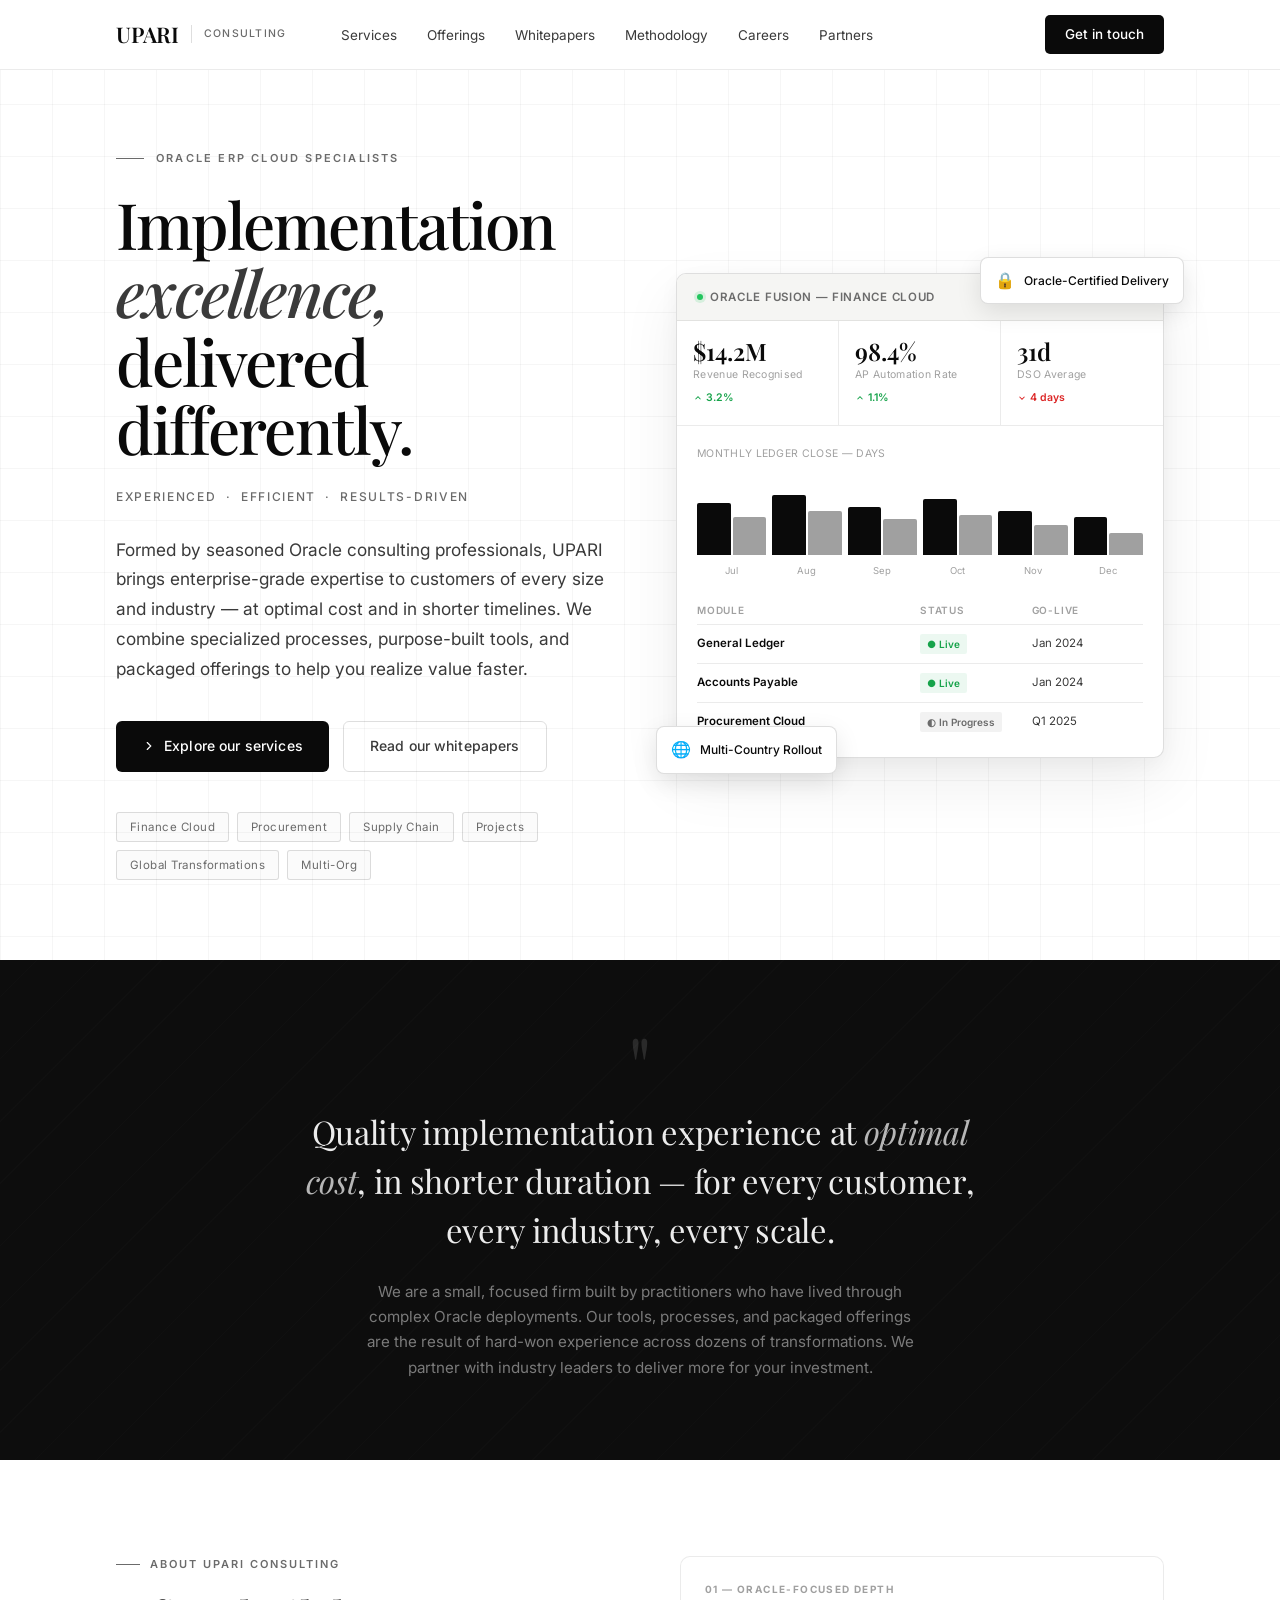
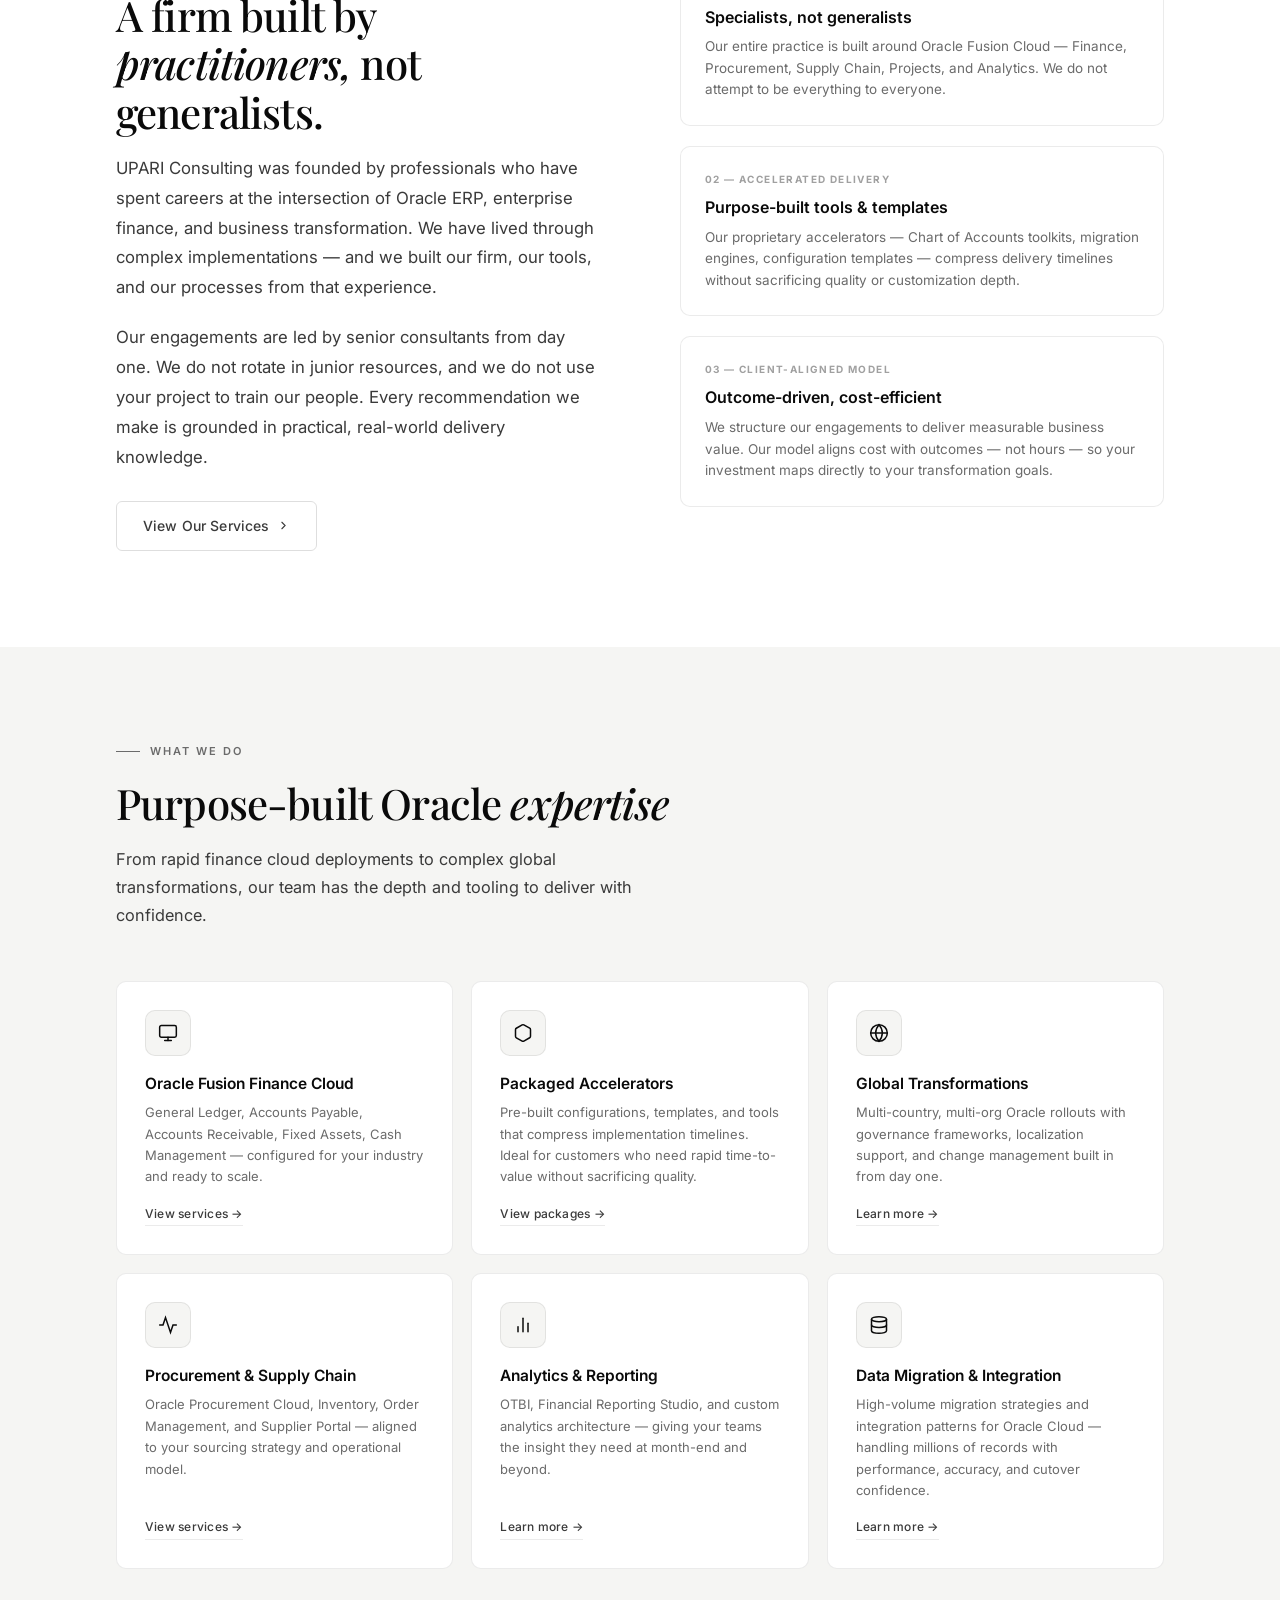
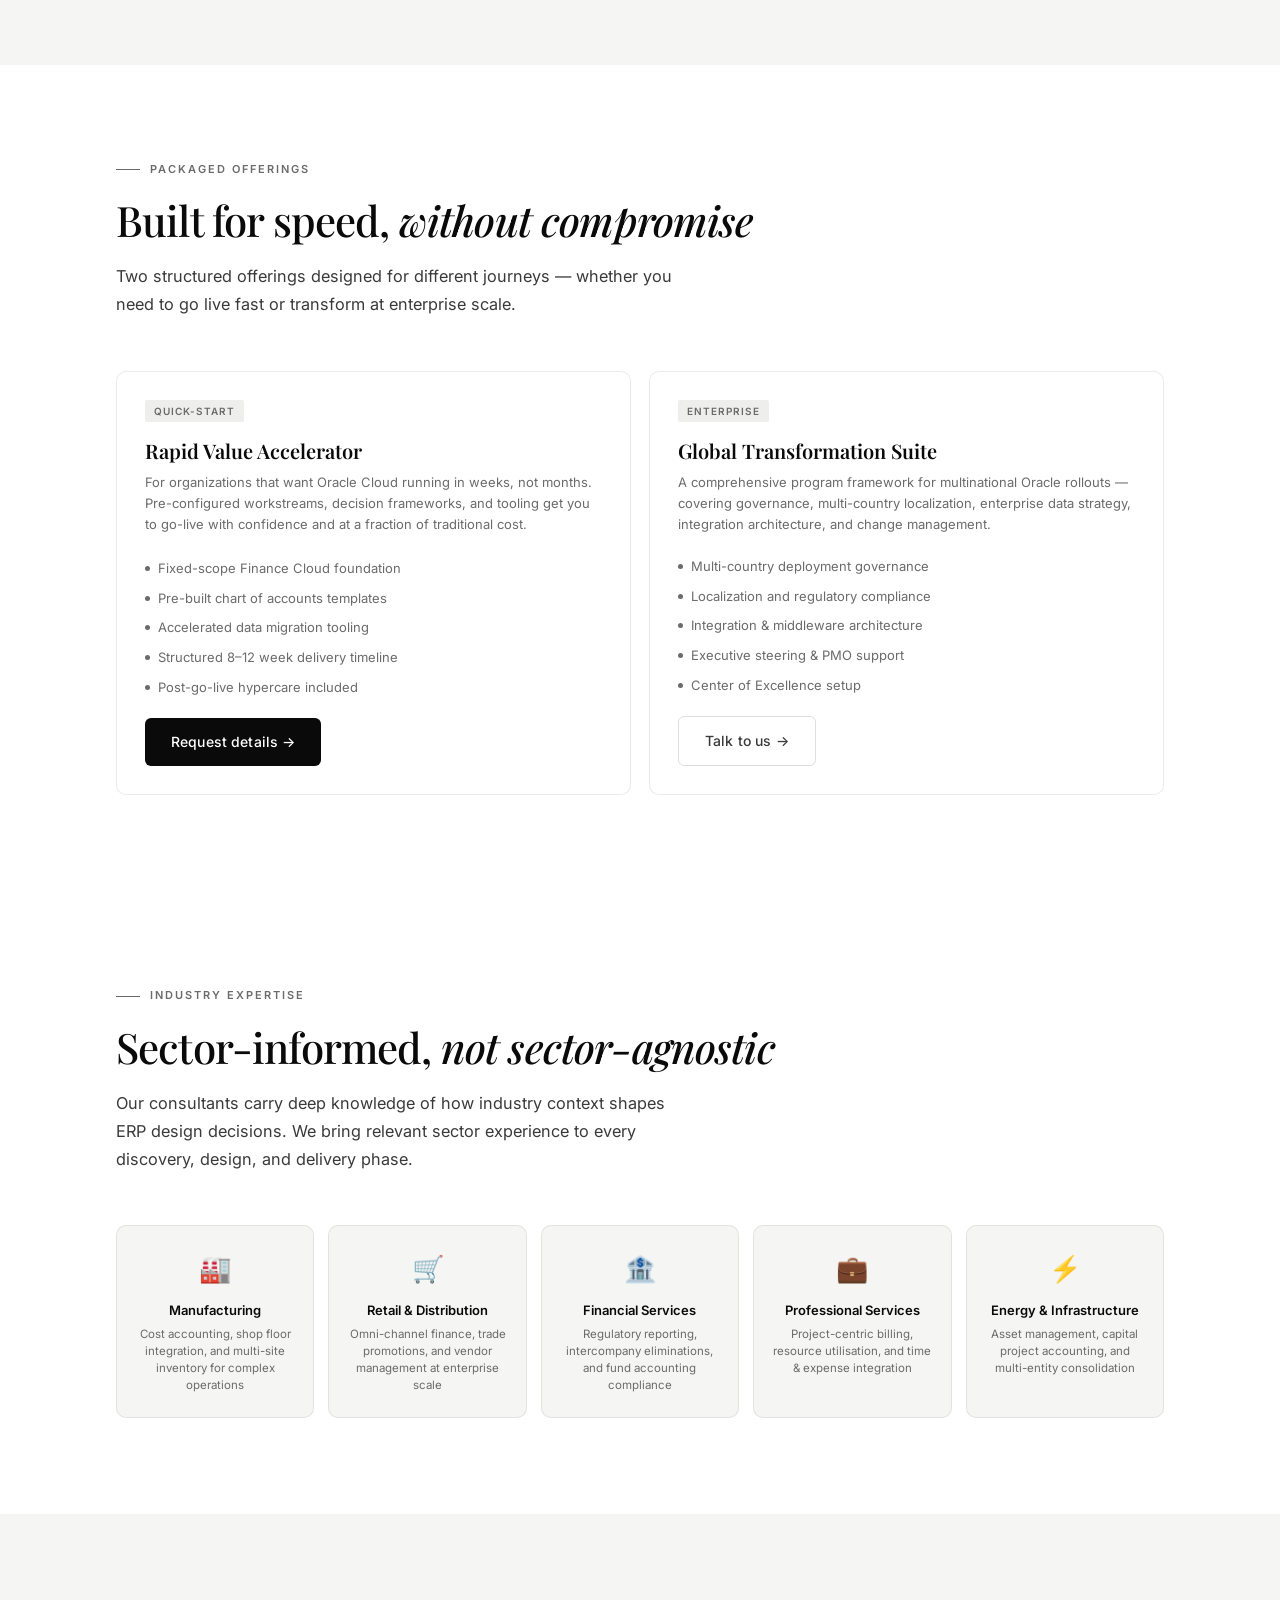
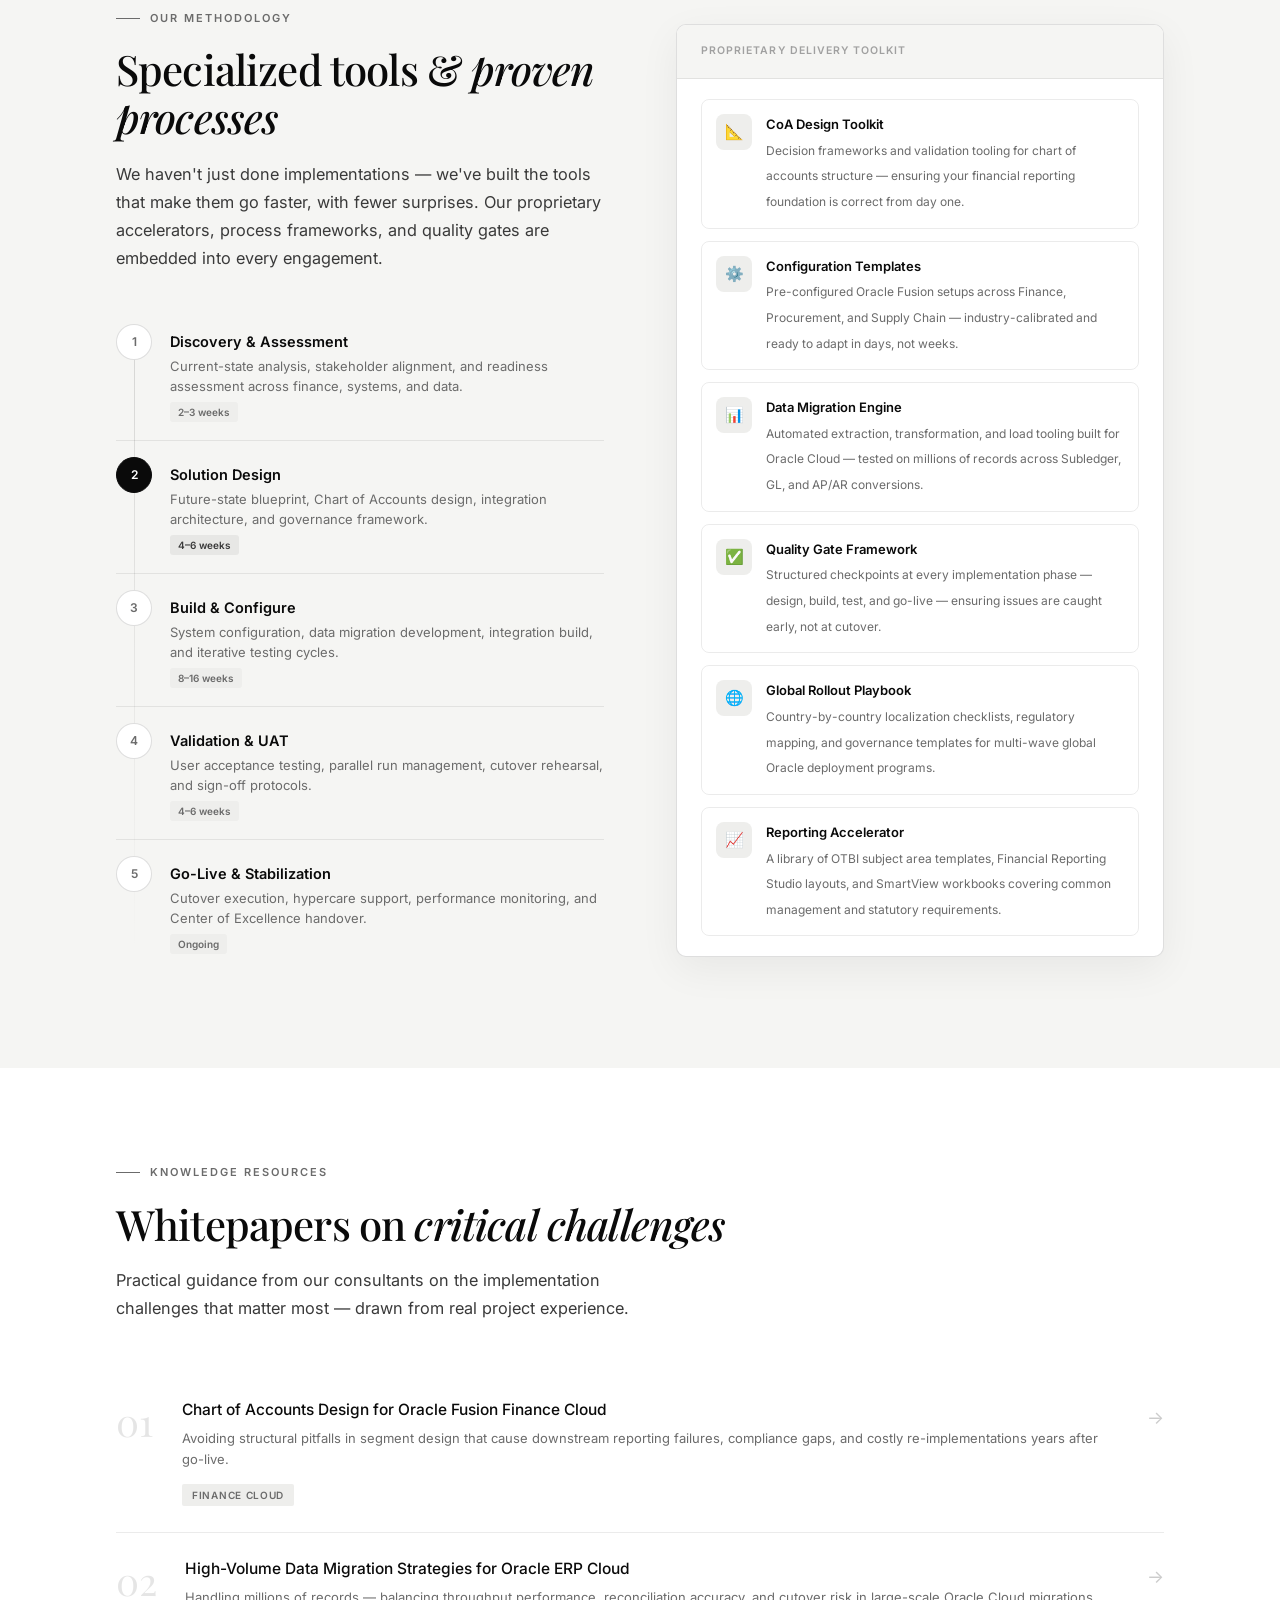
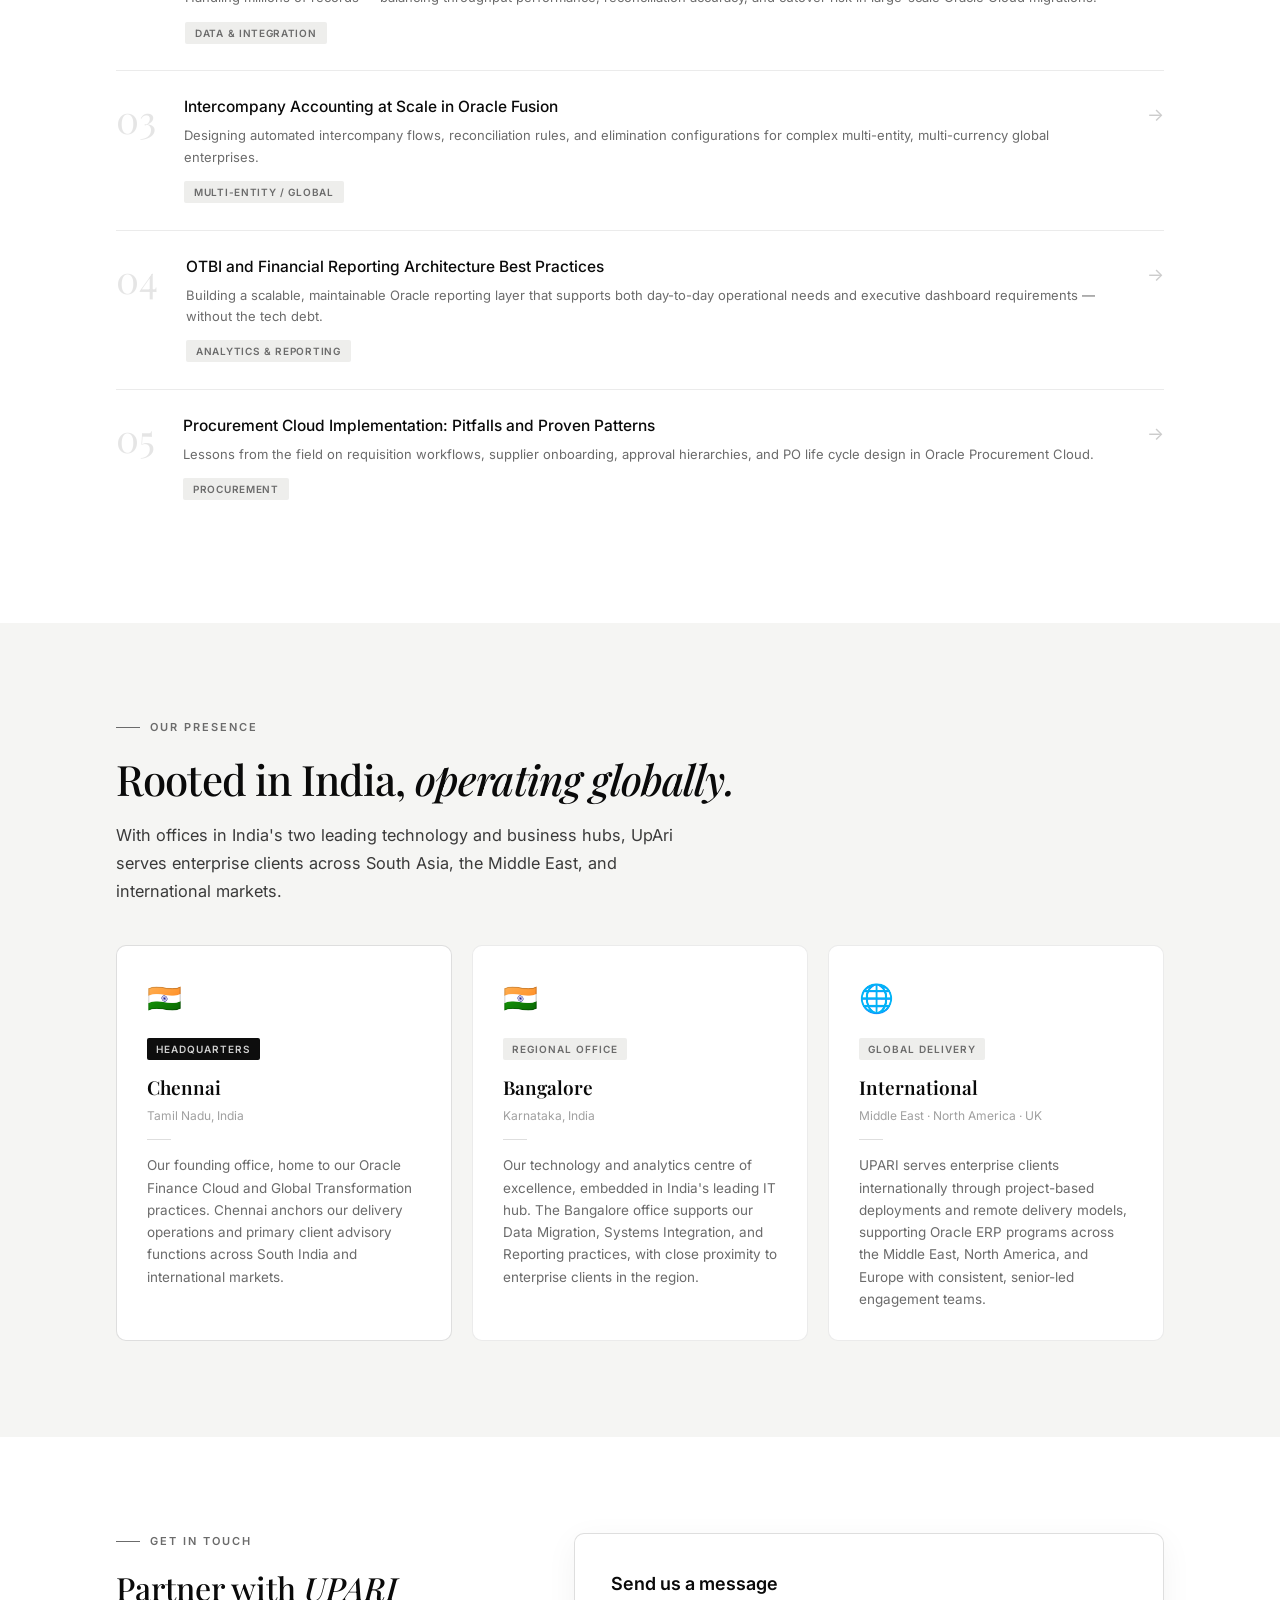
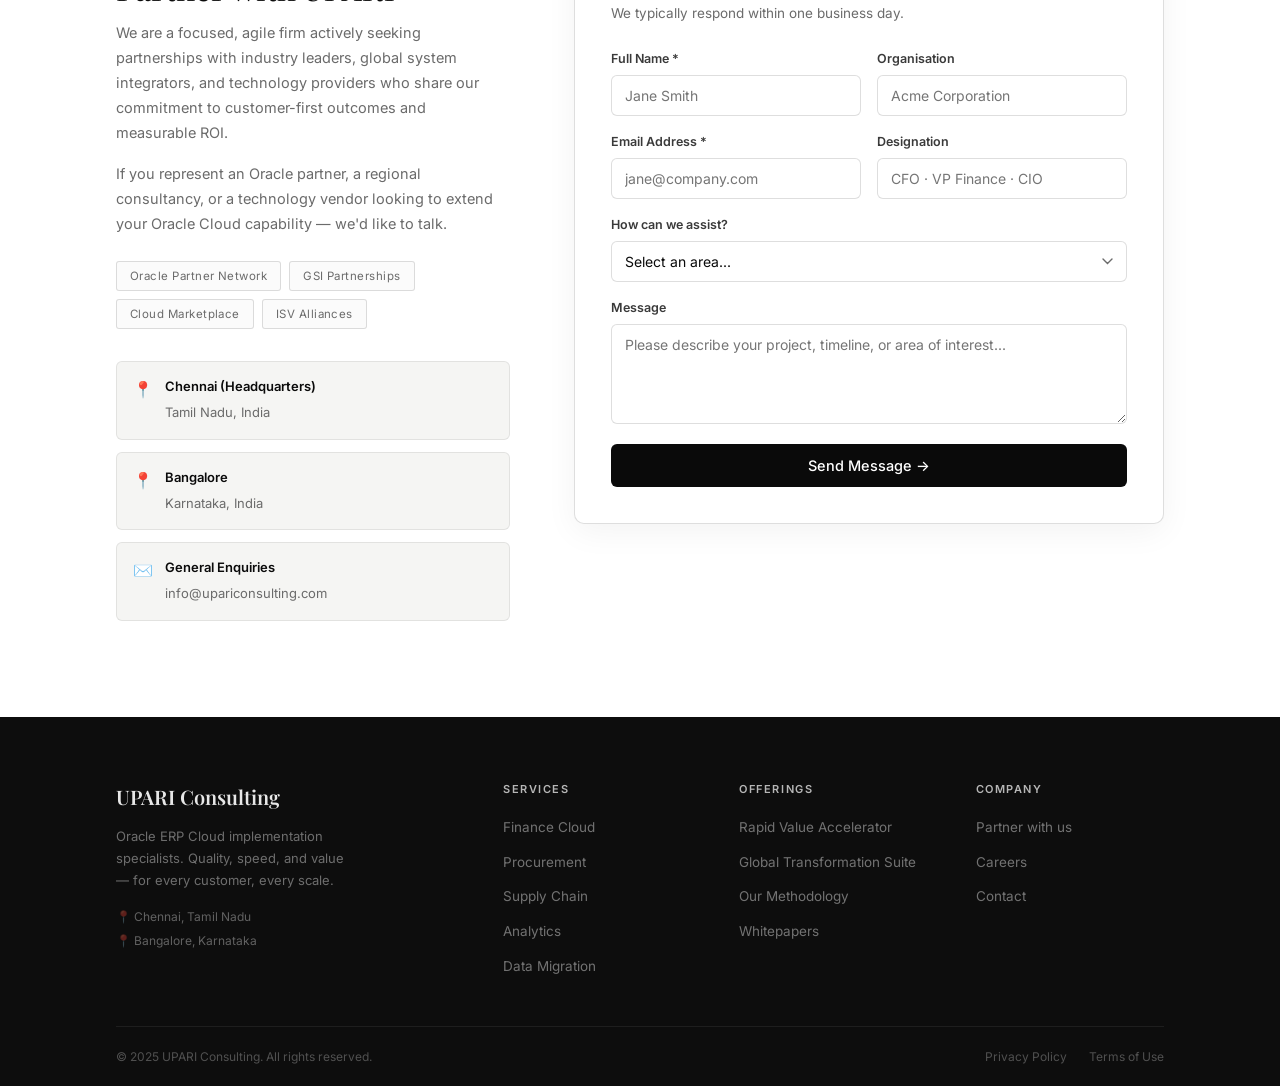
==== commit f38973c1: "revamp" ====
--- a/index.html
+++ b/index.html
@@ -1,880 +1,1699 @@
 <!DOCTYPE html>
 <html lang="en">
-
 <head>
   <meta charset="UTF-8" />
-  <meta name="viewport" content="width=device-width, initial-scale=1, viewport-fit=cover" />
-  <title>Upari Consulting — AI | Oracle Cloud | ERP | ServiceNow</title>
-  <meta name="description"
-    content="Upari Consulting delivers 30+ years of enterprise implementation experience across Oracle Cloud, ERP, AI and ServiceNow." />
+  <meta name="viewport" content="width=device-width, initial-scale=1.0" />
+  <title>UPARI Consulting — Oracle ERP Cloud Specialists</title>
+  <meta name="description" content="UPARI Consulting is an enterprise advisory firm specializing in Oracle ERP Cloud, finance transformation, procurement, and global business operations." />
   <link rel="preconnect" href="https://fonts.googleapis.com" />
   <link rel="preconnect" href="https://fonts.gstatic.com" crossorigin />
-  <link
-    href="https://fonts.googleapis.com/css2?family=Playfair+Display:ital,wght@0,400..900;1,400..900&family=Plus+Jakarta+Sans:ital,wght@0,200..800;1,200..800&display=swap"
-    rel="stylesheet" />
-  <link rel="stylesheet" href="https://cdnjs.cloudflare.com/ajax/libs/font-awesome/6.5.1/css/all.min.css"
-    crossorigin="anonymous" referrerpolicy="no-referrer" />
-  <link rel="stylesheet" href="style.css" />
-  <script>
-    (function() {
-      const savedTheme = localStorage.getItem('theme');
-      if (savedTheme === 'dark') {
-        document.documentElement.removeAttribute('data-theme');
-      } else {
-        document.documentElement.setAttribute('data-theme', 'light');
-      }
-    })();
-  </script>
+  <link href="https://fonts.googleapis.com/css2?family=Playfair+Display:ital,wght@0,400;0,500;0,600;0,700;1,400;1,500&family=Inter:wght@300;400;500;600&display=swap" rel="stylesheet" />
+
+  <style>
+    /* ── Reset & Base ── */
+    *, *::before, *::after { box-sizing: border-box; margin: 0; padding: 0; }
+    html { scroll-behavior: smooth; -webkit-font-smoothing: antialiased; }
+
+    :root {
+      --ink:         #0a0a0a;
+      --ink-2:       #3a3a3a;
+      --ink-3:       #6b6b6b;
+      --ink-4:       #a0a0a0;
+      --white:       #ffffff;
+      --surface:     #f5f5f3;
+      --surface-2:   #eeeeec;
+      --border:      rgba(0,0,0,0.08);
+      --border-md:   rgba(0,0,0,0.13);
+      --accent:      #1b2e62;
+      --accent-light:rgba(27,46,98,0.06);
+      --dark-band:   #0d0d0d;
+      --max-w:       1160px;
+      --nav-h:       70px;
+      --font-d:      'Playfair Display', Georgia, serif;
+      --font-b:      'Inter', -apple-system, sans-serif;
+      --r:           6px;
+      --r-lg:        10px;
+    }
+
+    body {
+      font-family: var(--font-b);
+      color: var(--ink);
+      background: var(--white);
+      line-height: 1.6;
+      overflow-x: hidden;
+    }
+    a { color: inherit; text-decoration: none; }
+    img { max-width: 100%; display: block; }
+    button { font-family: inherit; cursor: pointer; border: none; background: none; }
+
+    /* ── Scroll reveal ── */
+    .reveal { opacity: 0; transform: translateY(22px); transition: opacity .65s cubic-bezier(.22,1,.36,1), transform .65s cubic-bezier(.22,1,.36,1); }
+    .reveal.visible { opacity: 1; transform: none; }
+    .rev-d1 { transition-delay: .1s; }
+    .rev-d2 { transition-delay: .2s; }
+    .rev-d3 { transition-delay: .3s; }
+    .rev-d4 { transition-delay: .4s; }
+
+    /* ── Layout ── */
+    .wrap { max-width: var(--max-w); margin: 0 auto; padding: 0 56px; }
+    .section { padding: 96px 0; }
+    .section-sm { padding: 64px 0; }
+    .section-surface { background: var(--surface); }
+
+    /* ── Typography helpers ── */
+    .eyebrow {
+      font-family: var(--font-b);
+      font-size: 11px;
+      font-weight: 600;
+      letter-spacing: .18em;
+      text-transform: uppercase;
+      color: var(--ink-3);
+      margin-bottom: 18px;
+      display: flex;
+      align-items: center;
+      gap: 10px;
+    }
+    .eyebrow::before { content: ''; width: 24px; height: 1px; background: var(--ink-3); flex-shrink: 0; }
+
+    h2.s-title {
+      font-family: var(--font-d);
+      font-size: clamp(1.9rem, 2.4vw + .7rem, 2.9rem);
+      font-weight: 500;
+      line-height: 1.15;
+      letter-spacing: -.02em;
+      color: var(--ink);
+      margin-bottom: 18px;
+    }
+    h2.s-title em { font-style: italic; }
+
+    .s-sub {
+      font-size: 1.02rem;
+      line-height: 1.72;
+      color: var(--ink-2);
+      max-width: 56ch;
+    }
+
+    .s-head { margin-bottom: 52px; }
+
+    /* ── Buttons ── */
+    .btn {
+      display: inline-flex;
+      align-items: center;
+      gap: 8px;
+      padding: 13px 26px;
+      font-size: 14px;
+      font-weight: 500;
+      border-radius: var(--r);
+      transition: all .2s;
+      letter-spacing: .01em;
+    }
+    .btn-dark { background: var(--ink); color: var(--white); }
+    .btn-dark:hover { background: var(--ink-2); transform: translateY(-1px); box-shadow: 0 6px 20px rgba(0,0,0,0.14); }
+    .btn-outline { border: 1.5px solid var(--border-md); color: var(--ink-2); }
+    .btn-outline:hover { border-color: var(--ink); color: var(--ink); background: rgba(0,0,0,0.02); }
+
+    /* ══ NAV ══════════════════════════════════════════════ */
+    .nav {
+      position: fixed; top: 0; left: 0; right: 0; z-index: 900;
+      height: var(--nav-h);
+      background: rgba(255,255,255,.96);
+      backdrop-filter: blur(16px);
+      border-bottom: 1px solid var(--border);
+      transition: box-shadow .3s;
+    }
+    .nav.scrolled { box-shadow: 0 2px 24px rgba(0,0,0,.07); }
+    .nav-inner {
+      max-width: var(--max-w); margin: 0 auto; padding: 0 56px;
+      height: 100%; display: flex; align-items: center; gap: 40px;
+    }
+    .nav-logo {
+      display: flex; align-items: center; gap: 0; flex-shrink: 0;
+    }
+    .nav-logo-mark {
+      font-family: var(--font-d);
+      font-size: 1.35rem; font-weight: 600; letter-spacing: -.01em; color: var(--ink);
+    }
+    .nav-logo-pipe {
+      width: 1px; height: 18px; background: var(--border-md);
+      margin: 0 12px; flex-shrink: 0;
+    }
+    .nav-logo-tag {
+      font-size: 10.5px; font-weight: 500; letter-spacing: .12em;
+      text-transform: uppercase; color: var(--ink-3);
+    }
+    .nav-links { display: flex; align-items: center; gap: 2px; list-style: none; flex: 1; }
+    .nav-links a {
+      font-size: 13.5px; font-weight: 400; color: var(--ink-2);
+      padding: 7px 14px; border-radius: 5px; transition: color .2s, background .2s;
+    }
+    .nav-links a:hover { color: var(--ink); background: rgba(0,0,0,0.03); }
+    .nav-right { display: flex; align-items: center; gap: 14px; flex-shrink: 0; }
+    .nav-cta {
+      background: var(--ink); color: var(--white);
+      padding: 9px 20px; border-radius: 5px;
+      font-size: 13.5px; font-weight: 500;
+      transition: background .2s, transform .15s;
+    }
+    .nav-cta:hover { background: var(--ink-2); transform: translateY(-1px); }
+    .nav-burger {
+      display: none; flex-direction: column; gap: 5px;
+      padding: 7px; border-radius: 5px; cursor: pointer;
+      transition: background .2s;
+    }
+    .nav-burger:hover { background: rgba(0,0,0,0.04); }
+    .nav-burger span { display: block; width: 20px; height: 1.5px; background: var(--ink); border-radius: 2px; }
+    .mobile-menu {
+      display: none; position: fixed;
+      top: var(--nav-h); left: 0; right: 0; bottom: 0;
+      background: rgba(255,255,255,.98); backdrop-filter: blur(20px);
+      z-index: 800; flex-direction: column;
+      padding: 24px 22px; gap: 4px; overflow-y: auto;
+    }
+    .mobile-menu.open { display: flex; }
+    .mobile-menu a {
+      font-size: 16px; font-weight: 500; color: var(--ink);
+      padding: 14px 16px; border-radius: 8px;
+      border-bottom: 1px solid var(--border);
+      transition: background .2s;
+    }
+    .mobile-menu a:hover { background: rgba(0,0,0,0.03); }
+    .mobile-menu .mob-cta {
+      margin-top: 12px; background: var(--ink); color: var(--white);
+      border-radius: 8px; text-align: center; border-bottom: none;
+    }
+
+    /* ══ HERO ══════════════════════════════════════════════ */
+    .hero {
+      min-height: 100vh; min-height: 100dvh;
+      padding: calc(var(--nav-h) + 80px) 0 80px;
+      position: relative; overflow: hidden;
+      display: flex; align-items: center;
+      background: var(--white);
+    }
+
+    /* Subtle grid background */
+    .hero::before {
+      content: '';
+      position: absolute; inset: 0;
+      background-image:
+        linear-gradient(rgba(0,0,0,0.035) 1px, transparent 1px),
+        linear-gradient(90deg, rgba(0,0,0,0.035) 1px, transparent 1px);
+      background-size: 52px 52px;
+      pointer-events: none;
+    }
+
+    .hero-inner {
+      display: grid;
+      grid-template-columns: 1fr 1fr;
+      gap: 72px;
+      align-items: center;
+      position: relative; z-index: 1;
+    }
+
+    .hero-eyebrow {
+      font-size: 11px; font-weight: 600; letter-spacing: .2em;
+      text-transform: uppercase; color: var(--ink-3);
+      margin-bottom: 22px;
+      display: flex; align-items: center; gap: 12px;
+    }
+    .hero-eyebrow::before {
+      content: ''; width: 28px; height: 1px; background: var(--ink-3);
+    }
+
+    h1.hero-title {
+      font-family: var(--font-d);
+      font-size: clamp(2.5rem, 4.5vw + .4rem, 4.4rem);
+      font-weight: 500;
+      line-height: 1.07;
+      letter-spacing: -.03em;
+      color: var(--ink);
+      margin-bottom: 24px;
+    }
+    h1.hero-title em { font-style: italic; color: var(--ink-2); }
+
+    .hero-sub {
+      font-size: 1.08rem; line-height: 1.72; color: var(--ink-2);
+      max-width: 46ch; margin-bottom: 38px;
+    }
+
+    .hero-actions { display: flex; flex-wrap: wrap; gap: 14px; margin-bottom: 40px; }
+
+    .hero-chips { display: flex; flex-wrap: wrap; gap: 8px; }
+    .chip {
+      font-size: 11.5px; font-weight: 400;
+      letter-spacing: .04em; padding: 5px 13px;
+      border: 1px solid var(--border-md); border-radius: 3px;
+      color: var(--ink-3); background: rgba(0,0,0,0.015);
+    }
+
+    /* Hero right — enterprise dashboard visual */
+    .hero-visual { position: relative; }
+
+    .dashboard-card {
+      background: var(--white);
+      border: 1px solid var(--border-md);
+      border-radius: var(--r-lg);
+      box-shadow: 0 24px 60px rgba(0,0,0,0.07), 0 6px 20px rgba(0,0,0,0.04);
+      overflow: hidden;
+      position: relative;
+    }
+
+    .db-header {
+      padding: 14px 20px;
+      border-bottom: 1px solid var(--border);
+      display: flex; align-items: center; justify-content: space-between;
+      background: var(--surface);
+    }
+    .db-title {
+      font-size: 11.5px; font-weight: 600; letter-spacing: .06em;
+      text-transform: uppercase; color: var(--ink-3);
+      display: flex; align-items: center; gap: 7px;
+    }
+    .db-status-dot {
+      width: 6px; height: 6px; border-radius: 50%;
+      background: #22c55e;
+      box-shadow: 0 0 0 3px rgba(34,197,94,.15);
+    }
+    .db-period { font-size: 11px; color: var(--ink-4); }
+
+    .db-kpis {
+      display: grid; grid-template-columns: repeat(3, 1fr);
+      border-bottom: 1px solid var(--border);
+    }
+    .db-kpi {
+      padding: 18px 16px;
+      border-right: 1px solid var(--border);
+    }
+    .db-kpi:last-child { border-right: none; }
+    .db-kpi-val {
+      font-family: var(--font-d);
+      font-size: 1.5rem; font-weight: 600;
+      color: var(--ink); line-height: 1;
+      margin-bottom: 4px;
+    }
+    .db-kpi-lbl { font-size: 10.5px; color: var(--ink-4); letter-spacing: .03em; margin-bottom: 6px; }
+    .db-kpi-delta {
+      font-size: 10.5px; font-weight: 600;
+      display: flex; align-items: center; gap: 3px;
+    }
+    .delta-up { color: #16a34a; }
+    .delta-down { color: #dc2626; }
+
+    .db-chart-area { padding: 20px 20px 16px; }
+    .db-chart-label { font-size: 10.5px; color: var(--ink-4); margin-bottom: 12px; letter-spacing: .03em; }
+
+    .chart-bars {
+      display: flex; align-items: flex-end; gap: 6px;
+      height: 80px;
+    }
+    .bar-group { display: flex; align-items: flex-end; gap: 2px; flex: 1; }
+    .bar {
+      flex: 1; border-radius: 2px 2px 0 0;
+      transition: opacity .2s;
+    }
+    .bar.primary { background: var(--ink); }
+    .bar.secondary { background: var(--ink-4); }
+
+    .chart-months {
+      display: flex; gap: 6px; margin-top: 8px;
+    }
+    .chart-month { flex: 1; text-align: center; font-size: 9.5px; color: var(--ink-4); }
+
+    .db-table { padding: 0 20px 16px; }
+    .db-table-head {
+      display: grid; grid-template-columns: 2fr 1fr 1fr;
+      padding: 8px 0 6px;
+      border-bottom: 1px solid var(--border);
+    }
+    .db-th { font-size: 10px; font-weight: 600; letter-spacing: .08em; text-transform: uppercase; color: var(--ink-4); }
+    .db-row {
+      display: grid; grid-template-columns: 2fr 1fr 1fr;
+      padding: 9px 0;
+      border-bottom: 1px solid var(--border);
+    }
+    .db-row:last-child { border-bottom: none; }
+    .db-cell { font-size: 11.5px; color: var(--ink-2); }
+    .db-cell.bold { font-weight: 600; color: var(--ink); }
+    .status-badge {
+      display: inline-flex; align-items: center; gap: 4px;
+      font-size: 10px; font-weight: 600;
+      padding: 2px 7px; border-radius: 2px;
+    }
+    .status-live { background: rgba(22,163,74,.08); color: #16a34a; }
+    .status-prog { background: rgba(0,0,0,.05); color: var(--ink-3); }
+
+    .float-tag {
+      position: absolute;
+      background: var(--white);
+      border: 1px solid var(--border-md);
+      border-radius: 8px;
+      padding: 10px 14px;
+      box-shadow: 0 8px 24px rgba(0,0,0,.10);
+      display: flex; align-items: center; gap: 9px;
+      font-size: 12px; font-weight: 500; color: var(--ink);
+      animation: floatY 4s ease-in-out infinite;
+    }
+    .float-tag.top { top: -16px; right: -20px; }
+    .float-tag.bot { bottom: -16px; left: -20px; animation-delay: 2s; }
+    .float-tag-icon { font-size: 16px; }
+    @keyframes floatY { 0%,100%{transform:translateY(0)} 50%{transform:translateY(-7px)} }
+
+    /* ══ MISSION BAND ════════════════════════════════════ */
+    .mission-band {
+      background: var(--dark-band);
+      padding: 80px 0;
+      position: relative; overflow: hidden;
+    }
+    .mission-band::before {
+      content: '';
+      position: absolute; inset: 0;
+      background: repeating-linear-gradient(
+        -45deg,
+        rgba(255,255,255,0.012) 0, rgba(255,255,255,0.012) 1px,
+        transparent 1px, transparent 44px
+      );
+      pointer-events: none;
+    }
+    .mission-inner {
+      position: relative; z-index: 1;
+      max-width: 820px; margin: 0 auto;
+      padding: 0 56px;
+      text-align: center;
+    }
+    .mission-quote-mark {
+      font-family: var(--font-d);
+      font-size: 5rem; line-height: .6;
+      color: rgba(255,255,255,0.12);
+      margin-bottom: 20px;
+      display: block;
+    }
+    .mission-text {
+      font-family: var(--font-d);
+      font-size: clamp(1.35rem, 1.8vw + .6rem, 2.1rem);
+      font-weight: 400;
+      line-height: 1.5;
+      color: rgba(255,255,255,0.92);
+      letter-spacing: -.01em;
+      margin-bottom: 24px;
+    }
+    .mission-text em { font-style: italic; color: rgba(255,255,255,0.7); }
+    .mission-sub {
+      font-size: .95rem;
+      color: rgba(255,255,255,0.45);
+      line-height: 1.65;
+      max-width: 56ch; margin: 0 auto;
+    }
+
+    /* ══ ABOUT ════════════════════════════════════════════ */
+    .about-grid {
+      display: grid;
+      grid-template-columns: 1fr 1fr;
+      gap: 80px;
+      align-items: start;
+    }
+    .about-left p {
+      font-size: 1.05rem; line-height: 1.78; color: var(--ink-2);
+      margin-bottom: 20px;
+    }
+    .about-pillars { display: flex; flex-direction: column; gap: 20px; }
+    .pillar {
+      padding: 24px;
+      border: 1px solid var(--border);
+      border-radius: var(--r-lg);
+      background: var(--white);
+      transition: border-color .2s, box-shadow .2s;
+    }
+    .pillar:hover {
+      border-color: var(--border-md);
+      box-shadow: 0 4px 16px rgba(0,0,0,0.05);
+    }
+    .pillar-num {
+      font-size: 10px; font-weight: 700; letter-spacing: .14em;
+      text-transform: uppercase; color: var(--ink-4);
+      margin-bottom: 8px;
+    }
+    .pillar h3 {
+      font-size: 16px; font-weight: 600; color: var(--ink);
+      margin-bottom: 6px;
+    }
+    .pillar p { font-size: 13.5px; color: var(--ink-3); line-height: 1.6; }
+
+    /* ══ SERVICES ════════════════════════════════════════ */
+    .services-grid {
+      display: grid;
+      grid-template-columns: repeat(3, 1fr);
+      gap: 18px;
+    }
+    .offerings-grid {
+      display: grid;
+      grid-template-columns: repeat(2, 1fr);
+      gap: 18px;
+    }
+    .svc-card {
+      border: 1px solid var(--border);
+      border-radius: var(--r-lg);
+      padding: 28px;
+      background: var(--white);
+      transition: border-color .2s, box-shadow .2s, transform .2s;
+      display: flex; flex-direction: column;
+    }
+    .svc-card:hover {
+      border-color: var(--border-md);
+      box-shadow: 0 8px 28px rgba(0,0,0,0.07);
+      transform: translateY(-2px);
+    }
+    .svc-icon {
+      width: 46px; height: 46px;
+      border-radius: 10px;
+      background: var(--surface);
+      border: 1px solid var(--border);
+      display: flex; align-items: center; justify-content: center;
+      margin-bottom: 18px;
+      font-size: 18px; color: var(--ink);
+      flex-shrink: 0;
+    }
+    .svc-card h3 {
+      font-size: 15.5px; font-weight: 600; color: var(--ink);
+      margin-bottom: 8px; line-height: 1.3;
+    }
+    .svc-card p {
+      font-size: 13px; color: var(--ink-3);
+      line-height: 1.65; flex: 1;
+    }
+    .svc-link {
+      font-size: 12px; font-weight: 500; color: var(--ink-2);
+      display: inline-flex; align-items: center; gap: 5px;
+      margin-top: 16px; letter-spacing: .02em;
+      border-bottom: 1px solid var(--border);
+      padding-bottom: 2px;
+      transition: border-color .2s, color .2s;
+      width: fit-content;
+    }
+    .svc-link:hover { border-color: var(--ink); color: var(--ink); }
+
+    /* ══ INDUSTRIES ════════════════════════════════════════ */
+    .industries-grid {
+      display: grid;
+      grid-template-columns: repeat(5, 1fr);
+      gap: 14px;
+    }
+    .ind-card {
+      border: 1px solid var(--border);
+      border-radius: var(--r-lg);
+      padding: 22px 16px;
+      background: var(--surface);
+      text-align: center;
+      transition: border-color .2s, background .2s, transform .2s;
+    }
+    .ind-card:hover {
+      background: var(--white);
+      border-color: var(--border-md);
+      transform: translateY(-2px);
+    }
+    .ind-icon { font-size: 26px; margin-bottom: 10px; }
+    .ind-card h3 { font-size: 13px; font-weight: 600; color: var(--ink); margin-bottom: 5px; }
+    .ind-card p { font-size: 11.5px; color: var(--ink-3); line-height: 1.5; }
+
+    /* ══ APPROACH ════════════════════════════════════════ */
+    .approach-grid {
+      display: grid;
+      grid-template-columns: 1fr 1fr;
+      gap: 72px;
+      align-items: center;
+    }
+    .approach-phases { display: flex; flex-direction: column; gap: 0; position: relative; }
+    .approach-phases::before {
+      content: '';
+      position: absolute;
+      left: 18px; top: 18px; bottom: 18px;
+      width: 1px;
+      background: linear-gradient(180deg, var(--border-md), transparent);
+    }
+    .phase {
+      display: flex; gap: 18px; align-items: flex-start;
+      padding: 16px 0;
+      border-bottom: 1px solid var(--border);
+    }
+    .phase:last-child { border-bottom: none; }
+    .phase-num {
+      width: 36px; height: 36px; border-radius: 50%; flex-shrink: 0;
+      background: var(--white);
+      border: 1px solid var(--border-md);
+      display: flex; align-items: center; justify-content: center;
+      font-size: 12px; font-weight: 600; color: var(--ink-3);
+      position: relative; z-index: 1;
+    }
+    .phase.active .phase-num {
+      background: var(--ink);
+      border-color: var(--ink);
+      color: var(--white);
+    }
+    .phase-text { padding-top: 6px; }
+    .phase-text h4 { font-size: 14.5px; font-weight: 600; color: var(--ink); margin-bottom: 3px; }
+    .phase-text p { font-size: 13px; color: var(--ink-3); line-height: 1.55; }
+    .phase-tag {
+      display: inline-block; font-size: 10px; font-weight: 600;
+      padding: 2px 8px; border-radius: 3px;
+      margin-top: 6px;
+      background: var(--surface-2); color: var(--ink-3);
+    }
+    .phase.active .phase-tag { background: rgba(0,0,0,0.06); color: var(--ink-2); }
+
+    .approach-card {
+      background: var(--white);
+      border: 1px solid var(--border-md);
+      border-radius: var(--r-lg);
+      box-shadow: 0 12px 40px rgba(0,0,0,0.06);
+      overflow: hidden;
+    }
+    .appr-card-head {
+      background: var(--surface);
+      border-bottom: 1px solid var(--border);
+      padding: 18px 24px;
+    }
+    .appr-card-head-label {
+      font-size: 10.5px; font-weight: 600; letter-spacing: .1em;
+      text-transform: uppercase; color: var(--ink-4);
+    }
+    .appr-tools { padding: 20px 24px; display: flex; flex-direction: column; gap: 12px; }
+    .appr-tool {
+      display: flex; align-items: flex-start; gap: 14px;
+      padding: 14px; border-radius: 8px;
+      border: 1px solid var(--border);
+      transition: background .2s;
+    }
+    .appr-tool:hover { background: var(--surface); }
+    .appr-tool-icon {
+      width: 36px; height: 36px; border-radius: 8px;
+      background: var(--surface-2);
+      display: flex; align-items: center; justify-content: center;
+      font-size: 15px; flex-shrink: 0;
+    }
+    .appr-tool-text strong { display: block; font-size: 13px; font-weight: 600; color: var(--ink); margin-bottom: 2px; }
+    .appr-tool-text span { font-size: 12px; color: var(--ink-3); line-height: 1.4; }
+
+    /* ══ INSIGHTS (whitepapers) ════════════════════════════ */
+    .insights-list { display: flex; flex-direction: column; }
+    .insight-row {
+      display: flex; align-items: flex-start; gap: 28px;
+      padding: 26px 0;
+      border-bottom: 1px solid var(--border);
+      text-decoration: none; color: inherit;
+      transition: opacity .2s;
+    }
+    .insight-row:last-child { border-bottom: none; }
+    .insight-row:hover { opacity: .72; }
+    .insight-num {
+      font-family: var(--font-d);
+      font-size: 2.4rem; font-weight: 400;
+      color: rgba(0,0,0,.1); min-width: 38px; line-height: 1;
+      padding-top: 2px;
+    }
+    .insight-body { flex: 1; }
+    .insight-body h4 {
+      font-size: 15.5px; font-weight: 500; color: var(--ink);
+      margin-bottom: 7px; line-height: 1.35;
+    }
+    .insight-body p { font-size: 13px; color: var(--ink-3); line-height: 1.65; margin-bottom: 10px; }
+    .insight-tag {
+      display: inline-block; font-size: 10px; font-weight: 600;
+      letter-spacing: .07em; text-transform: uppercase;
+      padding: 3px 10px; border-radius: 2px;
+      background: var(--surface-2); color: var(--ink-3);
+    }
+    .insight-arr { color: rgba(0,0,0,.2); margin-top: 4px; font-size: 18px; transition: color .2s, transform .2s; }
+    .insight-row:hover .insight-arr { color: var(--ink); transform: translateX(4px); }
+
+    /* ══ OFFICES ════════════════════════════════════════ */
+    .offices-intro { margin-bottom: 40px; }
+    .offices-grid {
+      display: grid;
+      grid-template-columns: repeat(3, 1fr);
+      gap: 20px;
+    }
+    .office-card {
+      border: 1px solid var(--border);
+      border-radius: var(--r-lg);
+      padding: 30px;
+      background: var(--white);
+      transition: border-color .2s, box-shadow .2s;
+    }
+    .office-card:hover {
+      border-color: var(--border-md);
+      box-shadow: 0 6px 20px rgba(0,0,0,0.06);
+    }
+    .office-card.hq { border-color: var(--border-md); }
+    .office-flag { font-size: 28px; margin-bottom: 14px; }
+    .office-badge {
+      display: inline-block;
+      font-size: 10px; font-weight: 600; letter-spacing: .1em;
+      text-transform: uppercase;
+      padding: 3px 9px; border-radius: 2px;
+      background: var(--surface-2); color: var(--ink-3);
+      margin-bottom: 12px;
+    }
+    .office-badge.hq-badge { background: var(--dark-band); color: rgba(255,255,255,.8); }
+    .office-card h3 {
+      font-size: 19px; font-weight: 600; color: var(--ink);
+      margin-bottom: 4px; font-family: var(--font-d);
+    }
+    .office-card .country { font-size: 12px; color: var(--ink-4); margin-bottom: 14px; }
+    .office-card p { font-size: 13.5px; color: var(--ink-3); line-height: 1.65; }
+    .office-divider { width: 24px; height: 1px; background: var(--border-md); margin: 14px 0; }
+
+    /* ══ CONTACT ════════════════════════════════════════ */
+    .contact-grid {
+      display: grid;
+      grid-template-columns: 1fr 1.5fr;
+      gap: 64px;
+      align-items: start;
+    }
+    .contact-left h2 {
+      font-family: var(--font-d);
+      font-size: 2rem; font-weight: 500;
+      color: var(--ink); margin-bottom: 14px; line-height: 1.2;
+    }
+    .contact-left h2 em { font-style: italic; }
+    .contact-left p { font-size: 14.5px; color: var(--ink-3); line-height: 1.72; margin-bottom: 28px; }
+    .contact-details { display: flex; flex-direction: column; gap: 12px; }
+    .contact-detail {
+      display: flex; align-items: flex-start; gap: 12px;
+      padding: 14px 16px;
+      border-radius: var(--r);
+      border: 1px solid var(--border);
+      background: var(--surface);
+    }
+    .cdetail-icon { font-size: 16px; flex-shrink: 0; margin-top: 1px; }
+    .cdetail-body strong { display: block; font-size: 13px; font-weight: 600; color: var(--ink); margin-bottom: 2px; }
+    .cdetail-body span { font-size: 13px; color: var(--ink-3); }
+
+    .contact-form-wrap {
+      background: var(--white);
+      border: 1px solid var(--border-md);
+      border-radius: var(--r-lg);
+      padding: 36px;
+      box-shadow: 0 8px 32px rgba(0,0,0,0.05);
+    }
+    .contact-form-wrap h3 {
+      font-size: 18px; font-weight: 600; color: var(--ink); margin-bottom: 4px;
+    }
+    .contact-form-wrap > p { font-size: 13.5px; color: var(--ink-3); margin-bottom: 24px; }
+
+    .form-row { display: grid; grid-template-columns: 1fr 1fr; gap: 16px; }
+    .form-full { grid-column: 1 / -1; }
+    .field { display: flex; flex-direction: column; gap: 6px; margin-bottom: 16px; }
+    .field label { font-size: 12.5px; font-weight: 600; color: var(--ink-2); }
+    .field input, .field textarea, .field select {
+      padding: 11px 13px;
+      border: 1.5px solid var(--border-md);
+      border-radius: var(--r);
+      background: var(--white);
+      color: var(--ink);
+      font-family: var(--font-b); font-size: 14px;
+      transition: border-color .2s, box-shadow .2s;
+      outline: none;
+    }
+    .field input:focus, .field textarea:focus, .field select:focus {
+      border-color: var(--ink);
+      box-shadow: 0 0 0 3px rgba(0,0,0,0.06);
+    }
+    .field textarea { min-height: 100px; resize: vertical; }
+    .field select {
+      appearance: none;
+      background-image: url("data:image/svg+xml,%3Csvg xmlns='http://www.w3.org/2000/svg' width='11' height='7' viewBox='0 0 11 7'%3E%3Cpath d='M1 1l4.5 4.5L10 1' stroke='%236b6b6b' stroke-width='1.4' fill='none' stroke-linecap='round'/%3E%3C/svg%3E");
+      background-repeat: no-repeat;
+      background-position: right 13px center;
+      padding-right: 36px;
+    }
+    .hp-field { display: none !important; }
+    .contact-submit {
+      width: 100%;
+      padding: 13px;
+      background: var(--ink); color: var(--white);
+      font-size: 14.5px; font-weight: 500;
+      border-radius: var(--r);
+      transition: background .2s, transform .15s;
+      margin-top: 4px;
+    }
+    .contact-submit:hover { background: var(--ink-2); transform: translateY(-1px); }
+    .contact-submit:disabled { opacity: .55; cursor: not-allowed; transform: none; }
+    #contactSuccess {
+      display: none;
+      padding: 20px;
+      border-radius: var(--r);
+      background: rgba(22,163,74,.06);
+      border: 1px solid rgba(22,163,74,.2);
+      color: #166534;
+      font-size: 15px; font-weight: 500;
+      text-align: center;
+    }
+    #contactSuccess.show { display: block; }
+
+    /* ══ FOOTER ════════════════════════════════════════ */
+    footer {
+      background: var(--dark-band);
+      color: rgba(255,255,255,.55);
+      padding: 64px 0 0;
+    }
+    .footer-grid {
+      display: grid;
+      grid-template-columns: 1.8fr 1fr 1fr 1fr;
+      gap: 48px;
+      padding-bottom: 48px;
+    }
+    .footer-brand .f-logo {
+      font-family: var(--font-d);
+      font-size: 1.25rem; font-weight: 600;
+      color: rgba(255,255,255,.9);
+      margin-bottom: 12px;
+    }
+    .footer-brand p {
+      font-size: 13px; line-height: 1.7;
+      color: rgba(255,255,255,.4);
+      max-width: 240px;
+    }
+    .footer-brand .f-locations {
+      margin-top: 16px;
+      display: flex; flex-direction: column; gap: 5px;
+    }
+    .footer-brand .f-location {
+      font-size: 12px; color: rgba(255,255,255,.35);
+      display: flex; align-items: center; gap: 6px;
+    }
+    .f-col h4 {
+      font-size: 11px; font-weight: 600; letter-spacing: .14em;
+      text-transform: uppercase; color: rgba(255,255,255,.7);
+      margin-bottom: 16px;
+    }
+    .f-links { list-style: none; display: flex; flex-direction: column; gap: 9px; }
+    .f-links a {
+      font-size: 13.5px; color: rgba(255,255,255,.42);
+      transition: color .2s;
+    }
+    .f-links a:hover { color: rgba(255,255,255,.85); }
+    .footer-bottom {
+      border-top: 1px solid rgba(255,255,255,.07);
+      display: flex; align-items: center;
+      justify-content: space-between;
+      padding: 20px 0;
+      flex-wrap: wrap; gap: 8px;
+    }
+    .footer-copy { font-size: 12px; color: rgba(255,255,255,.28); }
+    .footer-legal { display: flex; gap: 22px; }
+    .footer-legal a { font-size: 12px; color: rgba(255,255,255,.28); transition: color .2s; }
+    .footer-legal a:hover { color: rgba(255,255,255,.55); }
+
+    /* ── Scroll top btn ── */
+    .scroll-top {
+      position: fixed; bottom: 24px; right: 24px; z-index: 800;
+      width: 42px; height: 42px; border-radius: 50%;
+      background: var(--ink); color: var(--white);
+      display: flex; align-items: center; justify-content: center;
+      font-size: 15px;
+      box-shadow: 0 4px 14px rgba(0,0,0,.2);
+      opacity: 0; transform: translateY(10px);
+      transition: opacity .3s, transform .3s, background .2s;
+      cursor: pointer;
+    }
+    .scroll-top.visible { opacity: 1; transform: none; }
+    .scroll-top:hover { background: var(--ink-2); }
+
+    /* ── Responsive ── */
+    @media (max-width: 1060px) {
+      .wrap, .nav-inner { padding: 0 36px; }
+      .mission-inner { padding: 0 36px; }
+      .industries-grid { grid-template-columns: repeat(3, 1fr); }
+      .footer-grid { grid-template-columns: 1fr 1fr; gap: 32px; }
+      .hero-inner { gap: 48px; }
+    }
+    @media (max-width: 860px) {
+      :root { --nav-h: 62px; }
+      .wrap, .nav-inner { padding: 0 22px; }
+      .mission-inner { padding: 0 22px; }
+      .nav-links { display: none; }
+      .nav-burger { display: flex; }
+      .hero-inner { grid-template-columns: 1fr; }
+      .hero-visual { display: none; }
+      .about-grid { grid-template-columns: 1fr; gap: 40px; }
+      .services-grid { grid-template-columns: 1fr 1fr; }
+      .offerings-grid { grid-template-columns: 1fr; }
+      .industries-grid { grid-template-columns: 1fr 1fr; }
+      .approach-grid { grid-template-columns: 1fr; gap: 40px; }
+      .offices-grid { grid-template-columns: 1fr; }
+      .contact-grid { grid-template-columns: 1fr; gap: 36px; }
+      .section { padding: 64px 0; }
+    }
+    @media (max-width: 560px) {
+      .services-grid { grid-template-columns: 1fr; }
+      .industries-grid { grid-template-columns: 1fr 1fr; }
+      .footer-grid { grid-template-columns: 1fr; gap: 28px; }
+      .form-row { grid-template-columns: 1fr; }
+      .footer-bottom { flex-direction: column; text-align: center; }
+    }
+  </style>
 </head>
 <body>
 
-  <!-- ══ NAV ══════════════════════════════════════════════════ -->
-  <nav class="nav" id="nav">
-    <div class="nav-inner">
-      <a href="index.html" class="nav-logo"><span class="brand">Upari</span><span class="accent"> Consulting</span></a>
-            <ul class="nav-links">
-        <li><a href="services.html">Services</a></li>
-        <li><a href="services.html#industries">Industries</a></li>
-        <li><a href="services.html#technologies">Technologies</a></li>
-        <li><a href="careers.html">Careers</a></li>
-        <li><a href="#methodology">About</a></li>
-        <li><a href="#contact">Contact</a></li>
-      </ul>
-      <div class="nav-right">
-        <button class="theme-toggle-btn" id="themeToggleBtn" aria-label="Toggle Theme" onclick="toggleTheme()">
-          <i class="fa-solid fa-moon"></i>
-          <i class="fa-solid fa-sun"></i>
-        </button>
-        <button class="nav-cta" onclick="openModal()">Get in Touch</button>
-        <button class="nav-burger" id="navBurger" aria-label="Menu" onclick="toggleMobile()">
-          <span></span><span></span><span></span>
-        </button>
-      </div>
-    </div>
-  </nav>
-
-  <!-- Mobile menu -->
-    <div class="mobile-menu" id="mobileMenu">
-    <a href="services.html" onclick="closeMobile()">Services</a>
-    <a href="services.html#industries" onclick="closeMobile()">Industries</a>
-    <a href="services.html#technologies" onclick="closeMobile()">Technologies</a>
-    <a href="careers.html" onclick="closeMobile()">Careers</a>
-    <a href="#methodology" onclick="closeMobile()">About</a>
-    <a href="#contact" onclick="closeMobile()">Contact</a>
-    <a class="mob-cta" onclick="closeMobile(); openModal();">Get in Touch →</a>
-  </div>
-
-  <section class="hero">
-    <div class="glow-orb orb-1"></div>
-    <div class="glow-orb orb-2"></div>
-    <div class="hero-grid"></div>
-    <div class="wrap" style="width:100%">
-      <div class="hero-inner">
-        <div class="hero-left">
-          <div class="hero-badge"><span class="dot"></span>Enterprise Transformation · EST. 1994</div>
-          <h1 class="hero-title">Architecting the Future of <span class="accent">Intelligent</span> Enterprises</h1>
-          <p class="hero-focus">AI Automation &nbsp;·&nbsp; Oracle SaaS Cloud &nbsp;·&nbsp; ERP &nbsp;·&nbsp; ServiceNow</p>
-          <p class="hero-sub">Upari Consulting delivers 30+ years of implementation leadership, helping Fortune 500 companies migrate legacy systems, orchestrate OIC integrations, and unlock AI automation.</p>
-          <div class="hero-actions">
-            <button class="btn-primary" onclick="openModal()">Start a Conversation →</button>
-            <a href="services.html" class="btn-ghost">Explore Services</a>
-          </div>
-          <div class="hero-trust">
-            <span class="hero-trust-text">Strategic Partnerships</span>
-            <div class="hero-trust-logos">
-              <div class="trust-chip">Oracle Cloud</div>
-              <div class="trust-chip">ServiceNow</div>
-              <div class="trust-chip">MuleSoft</div>
-              <div class="trust-chip">Enterprise AI/ML</div>
-            </div>
-          </div>
-        </div>
-        <div class="hero-visual">
-          <div style="position:relative">
-            <div class="float-badge top-right"><i class="fa-solid fa-shield-check"></i>Oracle Certified</div>
-            <div class="hero-transform-card glass-panel">
-              <div class="htc-head">
-                <span class="htc-label">Transformation Framework</span>
-                <span class="htc-badge">Interactive</span>
-              </div>
-              
-              <!-- Tab buttons -->
-              <div class="journey-tabs">
-                <button class="j-tab active" data-step="1" onclick="switchHeroStep(1)">
-                  <span class="jt-num">01</span> Discover
-                </button>
-                <button class="j-tab" data-step="2" onclick="switchHeroStep(2)">
-                  <span class="jt-num">02</span> Architect
-                </button>
-                <button class="j-tab" data-step="3" onclick="switchHeroStep(3)">
-                  <span class="jt-num">03</span> Execute
-                </button>
-                <button class="j-tab" data-step="4" onclick="switchHeroStep(4)">
-                  <span class="jt-num">04</span> Support
-                </button>
-              </div>
-
-              <!-- Dynamic Content Area -->
-              <div class="journey-content-pane">
-                <div class="j-pane active" id="pane-1">
-                  <div class="pane-header">
-                    <div class="pane-icon"><i class="fa-solid fa-compass"></i></div>
-                    <div>
-                      <h4>Assess &amp; Discover</h4>
-                      <p class="pane-meta">Phase 01 · Strategic Analysis</p>
-                    </div>
-                  </div>
-                  <p class="pane-text">Comprehensive current state analysis, custom gap assessments, business process mapping, and a multi-year cloud transformation roadmap.</p>
-                  <div class="pane-stats">
-                    <div class="p-stat"><strong>2-4 Wks</strong> Avg. Duration</div>
-                    <div class="p-stat"><strong>100%</strong> Alignment</div>
-                  </div>
-                </div>
-                
-                <div class="j-pane" id="pane-2">
-                  <div class="pane-header">
-                    <div class="pane-icon"><i class="fa-solid fa-bezier-curve"></i></div>
-                    <div>
-                      <h4>Design &amp; Architect</h4>
-                      <p class="pane-meta">Phase 02 · Technical Blueprinting</p>
-                    </div>
-                  </div>
-                  <p class="pane-text">Target operating model design, Chart of Accounts (COA) modernization, and high-performance integration blueprints using Oracle OIC &amp; MuleSoft.</p>
-                  <div class="pane-stats">
-                    <div class="p-stat"><strong>Oracle SaaS</strong> Fitment</div>
-                    <div class="p-stat"><strong>Scalable</strong> COA Schema</div>
-                  </div>
-                </div>
-
-                <div class="j-pane" id="pane-3">
-                  <div class="pane-header">
-                    <div class="pane-icon"><i class="fa-solid fa-code"></i></div>
-                    <div>
-                      <h4>Build &amp; Implement</h4>
-                      <p class="pane-meta">Phase 03 · Configuration &amp; Dev</p>
-                    </div>
-                  </div>
-                  <p class="pane-text">Agile configuration sprints, automated data migration, custom integrations development, and thorough testing automation to compress deployment timelines.</p>
-                  <div class="pane-stats">
-                    <div class="p-stat"><strong>Automated</strong> QA Tooling</div>
-                    <div class="p-stat"><strong>Zero-Risk</strong> Extraction</div>
-                  </div>
-                </div>
-
-                <div class="j-pane" id="pane-4">
-                  <div class="pane-header">
-                    <div class="pane-icon"><i class="fa-solid fa-rocket"></i></div>
-                    <div>
-                      <h4>Launch &amp; Optimize</h4>
-                      <p class="pane-meta">Phase 04 · Cutover &amp; AMS</p>
-                    </div>
-                  </div>
-                  <p class="pane-text">Flawless cutover orchestration, hypercare support, custom role-based job aids, and SLA-guaranteed Day 2 managed services (AMS) for continual optimization.</p>
-                  <div class="pane-stats">
-                    <div class="p-stat"><strong>24/7</strong> Monitoring</div>
-                    <div class="p-stat"><strong>99.9%</strong> SLA Assurance</div>
-                  </div>
-                </div>
-              </div>
-              
-              <!-- Progress Indicator -->
-              <div class="journey-progress-bar">
-                <div class="jp-fill" id="journeyProgressFill" style="width: 25%"></div>
-              </div>
-
-            </div>
-            <div class="float-badge bot-left"><i class="fa-solid fa-chart-line"></i>Enterprise Grade</div>
-          </div>
-        </div>
-      </div>
-    </div>
-  </section>
-
-  <!-- ══ TICKER ════════════════════════════════════════════════ -->
-  <div class="ticker" aria-hidden="true">
-    <div class="ticker-track" id="tickerTrack">
-      <span class="ticker-item"><i class="fa-solid fa-cloud"></i>Oracle Fusion ERP</span>
-      <span class="ticker-item"><i class="fa-solid fa-network-wired"></i>EBS to Cloud Migration</span>
-      <span class="ticker-item"><i class="fa-solid fa-brain"></i>Invoice Scanning &amp; AI Automation</span>
-      <span class="ticker-item"><i class="fa-solid fa-folder-tree"></i>Chart of Accounts Design</span>
-      <span class="ticker-item"><i class="fa-solid fa-ticket"></i>ServiceNow ITSM</span>
-      <span class="ticker-item"><i class="fa-solid fa-plug"></i>OIC Integration Development</span>
-      <span class="ticker-item"><i class="fa-solid fa-database"></i>Data Migration Automation</span>
-      <span class="ticker-item"><i class="fa-solid fa-calendar-check"></i>Month-End Close Support</span>
-      <span class="ticker-item"><i class="fa-solid fa-vial"></i>Testing Automation</span>
-      <span class="ticker-item"><i class="fa-solid fa-users"></i>HCM Implementation</span>
-      <span class="ticker-item"><i class="fa-solid fa-landmark"></i>Financial Services</span>
-      <span class="ticker-item"><i class="fa-solid fa-hospital"></i>Healthcare Technology</span>
-      <!-- duplicated for seamless loop -->
-      <span class="ticker-item"><i class="fa-solid fa-cloud"></i>Oracle Fusion ERP</span>
-      <span class="ticker-item"><i class="fa-solid fa-network-wired"></i>EBS to Cloud Migration</span>
-      <span class="ticker-item"><i class="fa-solid fa-brain"></i>Invoice Scanning &amp; AI Automation</span>
-      <span class="ticker-item"><i class="fa-solid fa-folder-tree"></i>Chart of Accounts Design</span>
-      <span class="ticker-item"><i class="fa-solid fa-ticket"></i>ServiceNow ITSM</span>
-      <span class="ticker-item"><i class="fa-solid fa-plug"></i>OIC Integration Development</span>
-      <span class="ticker-item"><i class="fa-solid fa-database"></i>Data Migration Automation</span>
-      <span class="ticker-item"><i class="fa-solid fa-calendar-check"></i>Month-End Close Support</span>
-      <span class="ticker-item"><i class="fa-solid fa-vial"></i>Testing Automation</span>
-      <span class="ticker-item"><i class="fa-solid fa-users"></i>HCM Implementation</span>
-      <span class="ticker-item"><i class="fa-solid fa-landmark"></i>Financial Services</span>
-      <span class="ticker-item"><i class="fa-solid fa-hospital"></i>Healthcare Technology</span>
+<!-- ═══ NAV ═══ -->
+<nav class="nav" id="nav">
+  <div class="nav-inner">
+    <a href="#" class="nav-logo">
+      <span class="nav-logo-mark">UPARI</span>
+      <span class="nav-logo-pipe"></span>
+      <span class="nav-logo-tag">Consulting</span>
+    </a>
+    <ul class="nav-links">
+      <li><a href="services.html">Services</a></li>
+      <li><a href="#offerings">Offerings</a></li>
+      <li><a href="#insights">Whitepapers</a></li>
+      <li><a href="#approach">Methodology</a></li>
+      <li><a href="careers.html">Careers</a></li>
+      <li><a href="#contact">Partners</a></li>
+    </ul>
+    <div class="nav-right">
+      <a class="nav-cta" href="#contact">Get in touch</a>
+      <button class="nav-burger" onclick="toggleMobile()" aria-label="Menu">
+        <span></span><span></span><span></span>
+      </button>
     </div>
   </div>
-
-  <!-- ══ COUNTERS ═══════════════════════════════════════════════ -->
-  <section class="section-sm" style="position: relative; z-index: 10;">
-    <div class="wrap">
-      <div class="counters-grid">
-        <div class="counter-cell glass-panel reveal">
-          <div class="counter-icon"><i class="fa-solid fa-calendar-check"></i></div>
-          <div class="counter-num" data-target="30" data-suffix="+">0+</div>
-          <div class="counter-label">Years of Experience</div>
-        </div>
-        <div class="counter-cell glass-panel reveal reveal-delay-1">
-          <div class="counter-icon"><i class="fa-solid fa-briefcase"></i></div>
-          <div class="counter-num" data-target="200" data-suffix="+">0+</div>
-          <div class="counter-label">Engagements Delivered</div>
-        </div>
-        <div class="counter-cell glass-panel reveal reveal-delay-2">
-          <div class="counter-icon"><i class="fa-solid fa-globe"></i></div>
-          <div class="counter-num" data-target="3" data-suffix="">0</div>
-          <div class="counter-label">Global Locations</div>
-        </div>
-        <div class="counter-cell glass-panel reveal reveal-delay-3">
-          <div class="counter-icon"><i class="fa-solid fa-award"></i></div>
-          <div class="counter-num" data-target="95" data-suffix="%">0%</div>
-          <div class="counter-label">Client Retention Rate</div>
-        </div>
-      </div>
-    </div>
-  </section>
-
-  <!-- ══ METHODOLOGY ════════════════════════════════════════════ -->
-  <section class="section" id="methodology">
-    <div class="wrap">
-      <div class="methodology-grid">
-        <div class="method-visual reveal">
-          <div style="position:relative">
-            <div class="method-float">
-              <i class="fa-solid fa-circle-check"></i>
-              Oracle Certified Experts
-            </div>
-            <div class="method-card-main glass-panel">
-              <div class="method-card-banner">
-                <div class="method-banner-content">
-                  <div class="method-banner-num">30+</div>
-                  <div class="method-banner-sub">Years of Transformational Excellence</div>
-                </div>
+</nav>
+
+<!-- Mobile Nav -->
+<div class="mobile-menu" id="mobileMenu">
+  <a href="services.html" onclick="closeMobile()">Services</a>
+  <a href="#offerings" onclick="closeMobile()">Offerings</a>
+  <a href="#insights" onclick="closeMobile()">Whitepapers</a>
+  <a href="#approach" onclick="closeMobile()">Methodology</a>
+  <a href="careers.html" onclick="closeMobile()">Careers</a>
+  <a href="#contact" onclick="closeMobile()">Partners</a>
+  <a class="mob-cta" href="#contact" onclick="closeMobile()">Get in touch</a>
+</div>
+
+<!-- ═══ HERO ═══ -->
+<section class="hero">
+  <div class="wrap">
+    <div class="hero-inner">
+
+      <!-- Left: Text -->
+      <div class="hero-left reveal">
+        <div class="hero-eyebrow">Oracle ERP Cloud Specialists</div>
+        <h1 class="hero-title">
+          Implementation <em>excellence,</em><br>delivered differently.
+        </h1>
+        <p style="font-size: 12px; font-weight: 500; letter-spacing: .14em; text-transform: uppercase; color: var(--ink-3); margin-bottom: 28px;">Experienced &nbsp;·&nbsp; Efficient &nbsp;·&nbsp; Results-driven</p>
+        <p class="hero-sub">
+          Formed by seasoned Oracle consulting professionals, UPARI brings enterprise-grade expertise to customers of every size and industry — at optimal cost and in shorter timelines. We combine specialized processes, purpose-built tools, and packaged offerings to help you realize value faster.
+        </p>
+        <div class="hero-actions">
+          <a class="btn btn-dark" href="#services">
+            <svg width="14" height="14" viewBox="0 0 24 24" fill="none" stroke="currentColor" stroke-width="2" stroke-linecap="round"><polyline points="9 18 15 12 9 6"/></svg>
+            Explore our services
+          </a>
+          <a class="btn btn-outline" href="#insights">Read our whitepapers</a>
+        </div>
+        <div class="hero-chips">
+          <span class="chip">Finance Cloud</span>
+          <span class="chip">Procurement</span>
+          <span class="chip">Supply Chain</span>
+          <span class="chip">Projects</span>
+          <span class="chip">Global Transformations</span>
+          <span class="chip">Multi-Org</span>
+        </div>
+      </div>
+
+      <!-- Right: Enterprise Dashboard Visual -->
+      <div class="hero-visual reveal rev-d2">
+        <div class="dashboard-card">
+          <!-- Header -->
+          <div class="db-header">
+            <div class="db-title">
+              <span class="db-status-dot"></span>
+              Oracle Fusion — Finance Cloud
+            </div>
+            <span class="db-period">FY 2024 · Q4</span>
+          </div>
+
+          <!-- KPI Row -->
+          <div class="db-kpis">
+            <div class="db-kpi">
+              <div class="db-kpi-val">$14.2M</div>
+              <div class="db-kpi-lbl">Revenue Recognised</div>
+              <div class="db-kpi-delta delta-up">
+                <svg width="10" height="10" viewBox="0 0 24 24" fill="none" stroke="currentColor" stroke-width="2.5"><polyline points="18 15 12 9 6 15"/></svg>
+                3.2%
               </div>
-              <div class="method-card-body">
-                <div class="method-card-row">
-                  <div class="method-card-icon"><i class="fa-solid fa-globe"></i></div>
-                  <div class="method-card-text">
-                    <strong>Global Delivery Model</strong>
-                    <span>US-based leadership with offshore delivery center in Hyderabad, India for 24/7 support and
-                      cost optimization.</span>
-                  </div>
-                </div>
-                <div class="method-card-row">
-                  <div class="method-card-icon"><i class="fa-solid fa-award"></i></div>
-                  <div class="method-card-text">
-                    <strong>Certified Excellence</strong>
-                    <span>Oracle Certified professionals across Fusion ERP, HCM, SCM, BI and Cloud Infrastructure
-                      domains.</span>
-                  </div>
-                </div>
-                <div class="method-card-row">
-                  <div class="method-card-icon"><i class="fa-solid fa-handshake"></i></div>
-                  <div class="method-card-text">
-                    <strong>Client-First Philosophy</strong>
-                    <span>We partner with you through every phase — from strategy to execution to Day 2 support.</span>
-                  </div>
-                </div>
+            </div>
+            <div class="db-kpi">
+              <div class="db-kpi-val">98.4%</div>
+              <div class="db-kpi-lbl">AP Automation Rate</div>
+              <div class="db-kpi-delta delta-up">
+                <svg width="10" height="10" viewBox="0 0 24 24" fill="none" stroke="currentColor" stroke-width="2.5"><polyline points="18 15 12 9 6 15"/></svg>
+                1.1%
               </div>
             </div>
-          </div>
-        </div>
-        <div class="reveal reveal-delay-2">
-          <span class="eyebrow">About Upari Consulting</span>
-          <h2 class="section-title">Transforming Enterprises Through Technology &amp; Expertise</h2>
-          <p class="section-sub" style="margin-bottom:32px">Founded with a mission to bridge the gap between complex
-            enterprise technology and real business outcomes, Upari Consulting brings 30+ years of implementation
-            experience delivering transformational programs to clients worldwide.</p>
-          <ul class="value-list">
-            <li class="value-item">
-              <div class="value-icon"><i class="fa-solid fa-brain"></i></div>
-              <div class="value-text">
-                <strong>Deep Domain Expertise</strong>
-                <span>Our consultants average 15+ years of hands-on Oracle implementation experience with certifications
-                  across the full Oracle Cloud suite.</span>
+            <div class="db-kpi">
+              <div class="db-kpi-val">31d</div>
+              <div class="db-kpi-lbl">DSO Average</div>
+              <div class="db-kpi-delta delta-down">
+                <svg width="10" height="10" viewBox="0 0 24 24" fill="none" stroke="currentColor" stroke-width="2.5"><polyline points="6 9 12 15 18 9"/></svg>
+                4 days
               </div>
-            </li>
-            <li class="value-item">
-              <div class="value-icon"><i class="fa-solid fa-chart-bar"></i></div>
-              <div class="value-text">
-                <strong>Proven Methodology</strong>
-                <span>Proprietary accelerators, automation tools and pre-built templates reduce implementation
-                  timelines and minimize risk.</span>
+            </div>
+          </div>
+
+          <!-- Bar Chart -->
+          <div class="db-chart-area">
+            <div class="db-chart-label">MONTHLY LEDGER CLOSE — DAYS</div>
+            <div class="chart-bars">
+              <div class="bar-group">
+                <div class="bar primary" style="height:52px"></div>
+                <div class="bar secondary" style="height:38px"></div>
               </div>
-            </li>
-            <li class="value-item">
-              <div class="value-icon"><i class="fa-solid fa-shield-halved"></i></div>
-              <div class="value-text">
-                <strong>Risk-Managed Delivery</strong>
-                <span>Structured RFP processes, vendor selection guidance and thorough testing automation ensure
-                  on-budget, on-scope delivery.</span>
+              <div class="bar-group">
+                <div class="bar primary" style="height:60px"></div>
+                <div class="bar secondary" style="height:44px"></div>
               </div>
-            </li>
-            <li class="value-item">
-              <div class="value-icon"><i class="fa-solid fa-headset"></i></div>
-              <div class="value-text">
-                <strong>End-to-End Partnership</strong>
-                <span>From initial assessment through go-live and Day 2 maintenance, we are your long-term
-                  transformation partner.</span>
+              <div class="bar-group">
+                <div class="bar primary" style="height:48px"></div>
+                <div class="bar secondary" style="height:36px"></div>
               </div>
-            </li>
-          </ul>
-        </div>
-      </div>
-    </div>
-  </section>
-
-  <!-- ══ SERVICES & CAPABILITIES ════════════════════════════════ -->
-  <section class="section section-alt" id="services">
-    <div class="wrap">
-      <div class="section-header center reveal">
-        <span class="eyebrow">Services &amp; Capabilities</span>
-        <h2 class="section-title">Enterprise Transformation Ecosystem</h2>
-        <p class="section-sub">We combine deep domain expertise with proprietary accelerators to deliver robust cloud solutions and automated workflows.</p>
-      </div>
-      
-      <div class="services-modern-grid">
-        <!-- Service Card 1 -->
-        <div class="service-modern-card glass-panel reveal">
-          <div class="sm-card-icon"><i class="fa-solid fa-cloud"></i></div>
-          <h3>Oracle Cloud SaaS</h3>
-          <p>Full-lifecycle implementation and migration for Oracle Fusion Financials, SCM, Procurement, HCM, and Projects.</p>
-          <div class="sm-card-tags">
-            <span class="sm-tag">Fusion ERP</span>
-            <span class="sm-tag">HCM Cloud</span>
-            <span class="sm-tag">SCM Cloud</span>
-          </div>
-          <a href="services.html#services" class="sm-card-link">Explore Practice <i class="fa-solid fa-arrow-right"></i></a>
-        </div>
-        
-        <!-- Service Card 2 -->
-        <div class="service-modern-card glass-panel reveal reveal-delay-1">
-          <div class="sm-card-icon"><i class="fa-solid fa-brain"></i></div>
-          <h3>AI &amp; Work Queue Automation</h3>
-          <p>Intelligent document processing (OCR), automated invoice scanning, workflow capture, and machine learning analytics.</p>
-          <div class="sm-card-tags">
-            <span class="sm-tag">Invoice Scanning</span>
-            <span class="sm-tag">OCR AI</span>
-            <span class="sm-tag">Process Mining</span>
-          </div>
-          <a href="services.html#programs" class="sm-card-link">Explore Practice <i class="fa-solid fa-arrow-right"></i></a>
-        </div>
-        
-        <!-- Service Card 3 -->
-        <div class="service-modern-card glass-panel reveal reveal-delay-2">
-          <div class="sm-card-icon"><i class="fa-solid fa-plug"></i></div>
-          <h3>Integration Middleware</h3>
-          <p>Enterprise integrations connecting Oracle Cloud with Salesforce, legacy systems, and third-party APIs via OIC and MuleSoft.</p>
-          <div class="sm-card-tags">
-            <span class="sm-tag">Oracle OIC</span>
-            <span class="sm-tag">MuleSoft</span>
-            <span class="sm-tag">REST / SOAP</span>
-          </div>
-          <a href="services.html#services" class="sm-card-link">Explore Practice <i class="fa-solid fa-arrow-right"></i></a>
-        </div>
-
-        <!-- Service Card 4 -->
-        <div class="service-modern-card glass-panel reveal">
-          <div class="sm-card-icon"><i class="fa-solid fa-ticket"></i></div>
-          <h3>ServiceNow Offerings</h3>
-          <p>End-to-end ServiceNow platform implementations, custom service delivery setup, ITSM, and ITOM managed services.</p>
-          <div class="sm-card-tags">
-            <span class="sm-tag">ITSM</span>
-            <span class="sm-tag">ITOM</span>
-            <span class="sm-tag">HR Delivery</span>
-          </div>
-          <a href="services.html#services" class="sm-card-link">Explore Practice <i class="fa-solid fa-arrow-right"></i></a>
-        </div>
-
-        <!-- Service Card 5 -->
-        <div class="service-modern-card glass-panel reveal reveal-delay-1">
-          <div class="sm-card-icon"><i class="fa-solid fa-bezier-curve"></i></div>
-          <h3>Consulting Capabilities</h3>
-          <p>Expert advisory for vendor selections, structured RFP management, Month-End Close, and Chart of Accounts (COA) redesigns.</p>
-          <div class="sm-card-tags">
-            <span class="sm-tag">COA Redesign</span>
-            <span class="sm-tag">RFP Advisory</span>
-            <span class="sm-tag">Month-End Close</span>
-          </div>
-          <a href="services.html#programs" class="sm-card-link">Explore Practice <i class="fa-solid fa-arrow-right"></i></a>
-        </div>
-
-        <!-- Service Card 6 -->
-        <div class="service-modern-card glass-panel reveal reveal-delay-2">
-          <div class="sm-card-icon"><i class="fa-solid fa-circle-check"></i></div>
-          <h3>Testing &amp; Day 2 Support</h3>
-          <p>Automated regression testing frameworks, post-go-live managed services, and robust AMS support contracts.</p>
-          <div class="sm-card-tags">
-            <span class="sm-tag">Test Automation</span>
-            <span class="sm-tag">Hypercare</span>
-            <span class="sm-tag">Day 2 AMS</span>
-          </div>
-          <a href="services.html#programs" class="sm-card-link">Explore Practice <i class="fa-solid fa-arrow-right"></i></a>
-        </div>
-      </div>
-    </div>
-  </section>
-
-  <!-- ══ PROCESS / WORKFLOW TIMELINE ════════════════════════════ -->
-  <section class="section" id="process">
-    <div class="wrap">
-      <div class="section-header center reveal">
-        <span class="eyebrow">Implementation Process</span>
-        <h2 class="section-title">Our Structured Delivery Lifecycle</h2>
-        <p class="section-sub">A disciplined, risk-managed approach that ensures on-time and on-scope implementations.</p>
-      </div>
-
-      <div class="process-timeline reveal">
-        <!-- Step 1 -->
-        <div class="process-step">
-          <div class="ps-number">01</div>
-          <div class="ps-indicator"><span class="ps-dot"></span></div>
-          <h4>Alignment &amp; Discovery</h4>
-          <p>We analyze your business goals, identify functional gaps, and design a customized migration roadmap.</p>
-        </div>
-
-        <!-- Step 2 -->
-        <div class="process-step">
-          <div class="ps-number">02</div>
-          <div class="ps-indicator"><span class="ps-dot"></span></div>
-          <h4>COA &amp; Architecture</h4>
-          <p>We redesign your Chart of Accounts and configure OIC or MuleSoft integration architectures.</p>
-        </div>
-
-        <!-- Step 3 -->
-        <div class="process-step">
-          <div class="ps-number">03</div>
-          <div class="ps-indicator"><span class="ps-dot"></span></div>
-          <h4>Agile Build &amp; Migrate</h4>
-          <p>We execute configuration sprints and automate data migration to ensure pristine, validated records.</p>
-        </div>
-
-        <!-- Step 4 -->
-        <div class="process-step">
-          <div class="ps-number">04</div>
-          <div class="ps-indicator"><span class="ps-dot"></span></div>
-          <h4>Testing &amp; Go-Live</h4>
-          <p>Using automated testing scripts, we run regression tests before seamless cutover hypercare support.</p>
-        </div>
-      </div>
-    </div>
-  </section>
-
-  <!-- ══ RESOURCES ══════════════════════════════════════════════ -->
-  <section class="section section-white" id="resources">
-    <div class="wrap">
-      <div class="section-header center reveal">
-        <span class="eyebrow">Resources &amp; Insights</span>
-        <h2 class="section-title">Thought Leadership &amp; Product Demos</h2>
-        <p class="section-sub">Practical use cases, thought leadership and product demonstrations from our practice
-          experts.</p>
-      </div>
-      <div class="resources-grid">
-        <div class="resource-card reveal">
-          <div class="resource-thumb" style="background:var(--accent-tint); color:var(--accent)">
-            <i class="fa-solid fa-file-pdf"></i>
-          </div>
-          <div class="resource-body">
-            <span class="eyebrow">Whitepapers</span>
-            <h3 style="font-size:17px;font-weight:700;color:var(--ink);line-height:1.3;margin-bottom:8px">Strategies for
-              Successful Oracle Cloud Migration</h3>
-            <p style="font-size:13.5px;color:var(--ink-soft);line-height:1.6">Key considerations, common pitfalls and
-              proven approaches from 200+ cloud migration engagements.</p>
-            <a href="#contact" class="resource-link">Download PDF <i class="fa-solid fa-arrow-right"></i></a>
-          </div>
-        </div>
-        <div class="resource-card reveal reveal-delay-1">
-          <div class="resource-thumb" style="background:var(--green-tint); color:var(--green)">
-            <i class="fa-solid fa-video"></i>
-          </div>
-          <div class="resource-body">
-            <span class="eyebrow" style="color:var(--green)">Product Demo</span>
-            <h3 style="font-size:17px;font-weight:700;color:var(--ink);line-height:1.3;margin-bottom:8px">Data Migration
-              Automation Tool in Action</h3>
-            <p style="font-size:13.5px;color:var(--ink-soft);line-height:1.6">See how our proprietary migration
-              accelerator compresses the most time-intensive phases of any Oracle rollout.</p>
-            <a href="#contact" class="resource-link" style="color:var(--green)">Watch Demo <i
-                class="fa-solid fa-arrow-right"></i></a>
-          </div>
-        </div>
-        <div class="resource-card reveal reveal-delay-2">
-          <div class="resource-thumb" style="background:var(--amber-tint); color:var(--amber)">
-            <i class="fa-solid fa-briefcase"></i>
-          </div>
-          <div class="resource-body">
-            <span class="eyebrow" style="color:var(--amber)">Use Cases</span>
-            <h3 style="font-size:17px;font-weight:700;color:var(--ink);line-height:1.3;margin-bottom:8px">Enterprise
-              Scale Chart of Accounts Redesign</h3>
-            <p style="font-size:13.5px;color:var(--ink-soft);line-height:1.6">How a Fortune 500 manufacturer redesigned
-              their COA architecture for Oracle Fusion and global consolidation.</p>
-            <a href="#contact" class="resource-link" style="color:var(--amber)">Read Use Case <i
-                class="fa-solid fa-arrow-right"></i></a>
-          </div>
-        </div>
-      </div>
-    </div>
-  </section>
-
-  <!-- ══ INDUSTRY EXPERTISE ════════════════════════════════════ -->
-  <section class="section section-alt" id="industries">
-    <div class="wrap">
-      <div class="section-header center reveal">
-        <span class="eyebrow">Industry Solutions</span>
-        <h2 class="section-title">Deep Expertise Across Key Verticals</h2>
-        <p class="section-sub">We deploy industry-specific configurations, compliance models, and pre-built integration templates to solve complex sector challenges.</p>
-      </div>
-
-      <div class="industries-grid">
-        <!-- Financial Services -->
-        <div class="industry-card glass-panel reveal">
-          <div class="industry-icon"><i class="fa-solid fa-landmark"></i></div>
-          <h3>Financial Services</h3>
-          <p>Multi-currency ledger design, regulatory reporting templates, automated month-end consolidation, and secure sub-ledger accounting setups.</p>
-          <a href="services.html#industries" class="industry-link">Learn More <i class="fa-solid fa-arrow-right"></i></a>
-        </div>
-
-        <!-- Healthcare -->
-        <div class="industry-card glass-panel reveal reveal-delay-1">
-          <div class="industry-icon"><i class="fa-solid fa-heart-pulse"></i></div>
-          <h3>Healthcare</h3>
-          <p>HIPAA-compliant procurement cycles, automated supply chains for multi-location hospitals, and seamless integrations with EHR systems.</p>
-          <a href="services.html#industries" class="industry-link">Learn More <i class="fa-solid fa-arrow-right"></i></a>
-        </div>
-
-        <!-- Hi-Tech -->
-        <div class="industry-card glass-panel reveal reveal-delay-2">
-          <div class="industry-icon"><i class="fa-solid fa-microchip"></i></div>
-          <h3>Hi-Tech</h3>
-          <p>Agile product lifecycle configurations, supply chain demand forecasting, multi-entity tax structures, and high-growth revenue recognition.</p>
-          <a href="services.html#industries" class="industry-link">Learn More <i class="fa-solid fa-arrow-right"></i></a>
-        </div>
-
-        <!-- Higher Education -->
-        <div class="industry-card glass-panel reveal reveal-delay-3">
-          <div class="industry-icon"><i class="fa-solid fa-graduation-cap"></i></div>
-          <h3>Higher Education</h3>
-          <p>Unified payroll and position control models, specialized grants management setups, and student finance reporting systems.</p>
-          <a href="services.html#industries" class="industry-link">Learn More <i class="fa-solid fa-arrow-right"></i></a>
-        </div>
-
-        <!-- Retail -->
-        <div class="industry-card glass-panel reveal reveal-delay-4">
-          <div class="industry-icon"><i class="fa-solid fa-shopping-cart"></i></div>
-          <h3>Retail</h3>
-          <p>Omni-channel supply chain tracking, automated warehouse operations, inventory forecasting, and real-time point-of-sale cloud integrations.</p>
-          <a href="services.html#industries" class="industry-link">Learn More <i class="fa-solid fa-arrow-right"></i></a>
-        </div>
-      </div>
-    </div>
-  </section>
-
-  <!-- ══ TESTIMONIALS ══════════════════════════════════════════ -->
-  <section class="section" id="testimonials">
-    <div class="wrap">
-      <div class="section-header center reveal">
-        <span class="eyebrow">Client Success</span>
-        <h2 class="section-title">Trusted by Global Enterprise Leaders</h2>
-        <p class="section-sub">Here is how we help organizations migrate to the cloud, automate complex workflows, and execute digital transformation.</p>
-      </div>
-
-      <div class="testimonials-grid">
-        <!-- Testimonial 1 -->
-        <div class="testimonial-card glass-panel reveal">
-          <div class="t-rating">
-            <i class="fa-solid fa-star"></i><i class="fa-solid fa-star"></i><i class="fa-solid fa-star"></i><i class="fa-solid fa-star"></i><i class="fa-solid fa-star"></i>
-          </div>
-          <p class="t-quote">"Upari Consulting's expertise was instrumental in our shift from Oracle EBS to SaaS Cloud. Their migration tool eliminated downtime, and our chart of accounts was completely optimized for global compliance."</p>
-          <div class="t-author">
-            <div class="ta-avatar"><i class="fa-solid fa-user-tie"></i></div>
-            <div>
-              <strong>Robert Chen</strong>
-              <span>VP of Global Finance · Tech Manufacturing Corp</span>
-            </div>
-          </div>
-        </div>
-
-        <!-- Testimonial 2 -->
-        <div class="testimonial-card glass-panel reveal reveal-delay-1">
-          <div class="t-rating">
-            <i class="fa-solid fa-star"></i><i class="fa-solid fa-star"></i><i class="fa-solid fa-star"></i><i class="fa-solid fa-star"></i><i class="fa-solid fa-star"></i>
-          </div>
-          <p class="t-quote">"We automated our invoice routing and scanning queues using Upari's AI tools. It cut our invoice processing duration by 70%. Their onshore-offshore model gives us 24/7 coverage with fantastic responsiveness."</p>
-          <div class="t-author">
-            <div class="ta-avatar"><i class="fa-solid fa-user-doctor"></i></div>
-            <div>
-              <strong>Dr. Sarah Jenkins</strong>
-              <span>Chief Information Officer · Healthcare Group</span>
-            </div>
-          </div>
-        </div>
-
-        <!-- Testimonial 3 -->
-        <div class="testimonial-card glass-panel reveal reveal-delay-2">
-          <div class="t-rating">
-            <i class="fa-solid fa-star"></i><i class="fa-solid fa-star"></i><i class="fa-solid fa-star"></i><i class="fa-solid fa-star"></i><i class="fa-solid fa-star"></i>
-          </div>
-          <p class="t-quote">"Their ServiceNow ITSM rollout was flawless, and the integrations built via OIC connecting Oracle ERP and Salesforce operate seamlessly. They are a true strategic partner who manages risk meticulously."</p>
-          <div class="t-author">
-            <div class="ta-avatar"><i class="fa-solid fa-user-gear"></i></div>
-            <div>
-              <strong>Marcus Vance</strong>
-              <span>Director of Enterprise Applications · Hi-Tech SaaS Co</span>
-            </div>
-          </div>
-        </div>
-      </div>
-    </div>
-  </section>
-
-  <!-- ══ GLOBAL PRESENCE ════════════════════════════════════════ -->
-  <section class="section section-alt">
-    <div class="wrap">
-      <div class="globe-section-inner">
-        <div class="reveal">
-          <span class="eyebrow">Global Presence</span>
-          <h2 class="section-title">Where We Operate</h2>
-          <p class="section-sub" style="margin-bottom:32px">US-based client engagement teams paired with a world-class
-            offshore delivery center for maximum value and responsiveness.</p>
-          <div class="offices-list">
-            <div class="office-item">
-              <div class="office-flag">🇺🇸</div>
-              <div class="office-info">
-                <strong>San Francisco, California — HQ</strong>
-                <span>Primary US Office · Client Engagement Hub</span>
+              <div class="bar-group">
+                <div class="bar primary" style="height:56px"></div>
+                <div class="bar secondary" style="height:40px"></div>
               </div>
-            </div>
-            <div class="office-item">
-              <div class="office-flag">🇮🇳</div>
-              <div class="office-info">
-                <strong>Hyderabad, India</strong>
-                <span>Global Delivery Center · 24/7 Support</span>
+              <div class="bar-group">
+                <div class="bar primary" style="height:44px"></div>
+                <div class="bar secondary" style="height:30px"></div>
               </div>
-            </div>
-          </div>
-        </div>
-        <div class="reveal reveal-delay-2">
-          <div class="globe-visual">
-            <i class="fa-solid fa-earth-americas globe-icon"></i>
-            <div class="presence-pin">SF</div>
-            <div class="presence-pin">IN</div>
-          </div>
-        </div>
-      </div>
-    </div>
-  </section>
-
-  <!-- ══ CTA BAND ═══════════════════════════════════════════════ -->
-  <section class="cta-band">
-    <div class="wrap cta-band-inner reveal">
-      <h2>Ready to Transform Your Enterprise?</h2>
-      <p>Let's discuss your Oracle Cloud journey, ERP modernization, or automation opportunities. Our team responds
-        within 1 business day.</p>
-      <div class="cta-band-actions">
-        <button class="btn-primary" onclick="openModal()" style="font-size:16px;padding:16px 36px">Start a Conversation
-          →</button>
-        <a href="#contact" class="btn-ghost" style="font-size:16px;padding:15px 36px">Contact Us</a>
-      </div>
-    </div>
-  </section>
-
-  <!-- ══ CONTACT ════════════════════════════════════════════════ -->
-  <section class="section section-white" id="contact">
-    <div class="wrap">
-      <div class="section-header reveal">
-        <span class="eyebrow">Contact Us</span>
-        <h2 class="section-title">Let's Start a Conversation</h2>
-        <p class="section-sub">Whether you're scoping a new implementation, evaluating partners, or need Day 2 support,
-          we're here to help.</p>
-      </div>
-      <div class="contact-grid">
-        <div class="contact-info reveal">
-          <div class="contact-item">
-            <div class="contact-icon"><i class="fa-solid fa-envelope"></i></div>
-            <div>
-              <strong>Email</strong>
-              <span>info@upariconsulting.com<br>We respond within 1 business day</span>
-            </div>
-          </div>
-          <div class="contact-item">
-            <div class="contact-icon"><i class="fa-solid fa-location-dot"></i></div>
-            <div>
-              <strong>Headquarters</strong>
-              <span>San Francisco, California, USA<br>Global Delivery: Hyderabad, India</span>
-            </div>
-          </div>
-          <div class="contact-item">
-            <div class="contact-icon"><i class="fa-solid fa-clock"></i></div>
-            <div>
-              <strong>Response Time</strong>
-              <span>Within 1 business day guaranteed<br>Emergency support: same-day (AMS clients)</span>
-            </div>
-          </div>
-          <div style="display:flex;flex-wrap:wrap;gap:10px">
-            <a href="#resources" class="btn-ghost" style="font-size:13px;padding:9px 16px"><i
-                class="fa-solid fa-file-pdf"></i> Whitepapers</a>
-            <a href="#resources" class="btn-ghost" style="font-size:13px;padding:9px 16px"><i
-                class="fa-solid fa-play"></i> Product Demo</a>
-          </div>
-        </div>
-        <div class="reveal reveal-delay-2">
-          <div class="contact-form-card">
-            <div id="contactFormContent">
-              <p style="font-size:19px;font-weight:700;color:var(--ink);margin-bottom:6px">Send Us a Message</p>
-              <p style="font-size:14px;color:var(--ink-soft);margin-bottom:24px">Our team will reach out within 1
-                business day.</p>
-              <!-- Honeypot -->
-              <input type="text" name="website" class="hp-field" id="c-hp" tabindex="-1" autocomplete="off">
-              <div class="form-grid">
-                <div class="field">
-                  <label>Full Name *</label>
-                  <input type="text" placeholder="Jane Smith" id="c-name" maxlength="100" />
-                </div>
-                <div class="field">
-                  <label>Designation</label>
-                  <input type="text" placeholder="CTO, VP Finance…" id="c-desig" maxlength="100" />
-                </div>
-                <div class="field">
-                  <label>Email *</label>
-                  <input type="email" placeholder="you@company.com" id="c-email" maxlength="150" />
-                </div>
-                <div class="field">
-                  <label>Company Name</label>
-                  <input type="text" placeholder="Acme Corp" id="c-company" maxlength="150" />
-                </div>
-                <div class="field form-full">
-                  <label>How can we help?</label>
-                  <textarea placeholder="Tell us about your project, timeline and what you'd like to explore…"
-                    id="c-msg" maxlength="2000"></textarea>
-                </div>
+              <div class="bar-group">
+                <div class="bar primary" style="height:38px"></div>
+                <div class="bar secondary" style="height:22px"></div>
               </div>
-              <button type="button" class="submit-btn" id="contactSubmitBtn" onclick="handleContactSubmit()">Send
-                Message →</button>
-            </div>
-            <div class="success-msg" id="contactSuccess">✓ &nbsp; Thank you! We'll be in touch shortly.</div>
-          </div>
-        </div>
-      </div>
-    </div>
-  </section>
-
-  <footer class="footer">
-    <div class="wrap">
-      <div class="footer-grid">
-        <div class="footer-brand">
-          <div class="footer-logo"><span class="brand">Upari</span><span class="accent"> Consulting</span></div>
-          <p class="footer-tagline">30+ years of implementation experience delivering transformational programs to
-            enterprise clients worldwide.</p>
-          <div class="footer-socials">
-            <a href="#" class="social-btn" aria-label="LinkedIn"><i class="fa-brands fa-linkedin-in"></i></a>
-            <a href="#" class="social-btn" aria-label="Twitter/X"><i class="fa-brands fa-x-twitter"></i></a>
-            <a href="#" class="social-btn" aria-label="YouTube"><i class="fa-brands fa-youtube"></i></a>
-          </div>
-        </div>
-        <div class="footer-col">
-          <h4>Services</h4>
-          <ul class="footer-links">
-            <li><a href="services.html#services">Oracle Cloud ERP</a></li>
-            <li><a href="services.html#programs">EBS Migration</a></li>
-            <li><a href="services.html#programs">Invoice Scanning AI</a></li>
-            <li><a href="services.html#services">ServiceNow</a></li>
-            <li><a href="services.html#services">Integration (OIC/MuleSoft)</a></li>
-            <li><a href="services.html#programs">Day 2 Support</a></li>
-          </ul>
-        </div>
-        <div class="footer-col">
-          <h4>Industries</h4>
-          <ul class="footer-links">
-            <li><a href="services.html#industries">Financial Services</a></li>
-            <li><a href="services.html#industries">Healthcare</a></li>
-            <li><a href="services.html#industries">Hi-Tech</a></li>
-            <li><a href="services.html#industries">Higher Education</a></li>
-            <li><a href="services.html#industries">Retail</a></li>
-          </ul>
-        </div>
-        <div class="footer-col">
-          <h4>Company</h4>
-          <ul class="footer-links">
-            <li><a href="#methodology">About Upari</a></li>
-            <li><a href="#" onclick="alert('Leadership page coming soon.')">Leadership</a></li>
-            <li><a href="careers.html">Careers</a></li>
-            <li><a href="#contact">Contact</a></li>
-            <li><a href="#resources">Whitepapers</a></li>
-            <li><a href="#" onclick="alert('Terms & Conditions coming soon.')">Terms &amp; Conditions</a></li>
-          </ul>
-        </div>
-      </div>
-      <div class="footer-bottom">
-        <p class="footer-copy">© 2026 upariconsulting.com &nbsp;·&nbsp; All rights reserved</p>
-        <div class="footer-legal">
-          <a href="#">Privacy Policy</a>
-          <a href="#">Terms of Service</a>
-          <a href="#">Cookie Policy</a>
-        </div>
-      </div>
-    </div>
-  </footer>
-
-  <!-- ══ MODAL ══════════════════════════════════════════════════ -->
-  <div class="modal-overlay" id="modalOverlay" onclick="handleOverlayClick(event)">
-    <div class="modal" id="modal">
-      <button class="modal-close" onclick="closeModal()">×</button>
-      <p class="modal-title">Get in Touch</p>
-      <p class="modal-sub">Our team will reach out within 1 business day.</p>
-      <!-- Honeypot -->
-      <input type="text" name="website_modal" class="hp-field" id="m-hp" tabindex="-1" autocomplete="off">
-      <div id="modalFormContent">
-        <div class="form-grid">
-          <div class="field">
-            <label>Full Name *</label>
-            <input type="text" placeholder="Jane Smith" id="f-name" maxlength="100" />
-          </div>
-          <div class="field">
-            <label>Designation</label>
-            <input type="text" placeholder="CTO, VP Finance…" id="f-desig" maxlength="100" />
-          </div>
-          <div class="field">
-            <label>Email *</label>
-            <input type="email" placeholder="you@company.com" id="f-email" maxlength="150" />
-          </div>
-          <div class="field">
-            <label>Company</label>
-            <input type="text" placeholder="Acme Corp" id="f-company" maxlength="150" />
-          </div>
-          <div class="field form-full">
-            <label>Message</label>
-            <textarea placeholder="Tell us about your project or what you'd like to explore…" id="f-msg"
-              maxlength="2000"></textarea>
-          </div>
-        </div>
-        <button type="button" class="submit-btn" id="modalSubmitBtn" onclick="handleModalSubmit()">Send Message
-          →</button>
-      </div>
-      <div class="success-msg" id="modalSuccess">✓ &nbsp; Thank you! We'll be in touch shortly.</div>
+            </div>
+            <div class="chart-months">
+              <span class="chart-month">Jul</span>
+              <span class="chart-month">Aug</span>
+              <span class="chart-month">Sep</span>
+              <span class="chart-month">Oct</span>
+              <span class="chart-month">Nov</span>
+              <span class="chart-month">Dec</span>
+            </div>
+          </div>
+
+          <!-- Table -->
+          <div class="db-table">
+            <div class="db-table-head">
+              <span class="db-th">Module</span>
+              <span class="db-th">Status</span>
+              <span class="db-th">Go-Live</span>
+            </div>
+            <div class="db-row">
+              <span class="db-cell bold">General Ledger</span>
+              <span class="db-cell"><span class="status-badge status-live">● Live</span></span>
+              <span class="db-cell">Jan 2024</span>
+            </div>
+            <div class="db-row">
+              <span class="db-cell bold">Accounts Payable</span>
+              <span class="db-cell"><span class="status-badge status-live">● Live</span></span>
+              <span class="db-cell">Jan 2024</span>
+            </div>
+            <div class="db-row">
+              <span class="db-cell bold">Procurement Cloud</span>
+              <span class="db-cell"><span class="status-badge status-prog">◐ In Progress</span></span>
+              <span class="db-cell">Q1 2025</span>
+            </div>
+          </div>
+        </div>
+
+        <!-- Floating tags -->
+        <div class="float-tag top">
+          <span class="float-tag-icon">🔒</span>
+          <span>Oracle-Certified Delivery</span>
+        </div>
+        <div class="float-tag bot">
+          <span class="float-tag-icon">🌐</span>
+          <span>Multi-Country Rollout</span>
+        </div>
+      </div>
+
     </div>
   </div>
-
-  <!-- Scroll to top -->
-  <button class="scroll-top" id="scrollTopBtn" onclick="window.scrollTo({top:0,behavior:'smooth'})"
-    aria-label="Back to top">
-    <i class="fa-solid fa-arrow-up"></i>
-  </button>
-
-
-  <script src="script.js"></script>
+</section>
+
+<!-- ═══ MISSION BAND ═══ -->
+<div class="mission-band">
+  <div class="mission-inner reveal">
+    <span class="mission-quote-mark">"</span>
+    <p class="mission-text">
+      Quality implementation experience at <em>optimal cost</em>, in shorter duration — for every customer, every industry, every scale.
+    </p>
+    <p class="mission-sub">
+      We are a small, focused firm built by practitioners who have lived through complex Oracle deployments. Our tools, processes, and packaged offerings are the result of hard-won experience across dozens of transformations. We partner with industry leaders to deliver more for your investment.
+    </p>
+  </div>
+</div>
+
+<!-- ═══ ABOUT ═══ -->
+<section class="section" id="about">
+  <div class="wrap">
+    <div class="about-grid">
+      <div class="about-left reveal">
+        <div class="eyebrow">About UPARI Consulting</div>
+        <h2 class="s-title">A firm built by <em>practitioners,</em> not generalists.</h2>
+        <p>
+          UPARI Consulting was founded by professionals who have spent careers at the intersection of Oracle ERP, enterprise finance, and business transformation. We have lived through complex implementations — and we built our firm, our tools, and our processes from that experience.
+        </p>
+        <p>
+          Our engagements are led by senior consultants from day one. We do not rotate in junior resources, and we do not use your project to train our people. Every recommendation we make is grounded in practical, real-world delivery knowledge.
+        </p>
+        <div style="margin-top: 28px;">
+          <a class="btn btn-outline" href="services.html">
+            View Our Services
+            <svg width="13" height="13" viewBox="0 0 24 24" fill="none" stroke="currentColor" stroke-width="2" stroke-linecap="round"><polyline points="9 18 15 12 9 6"/></svg>
+          </a>
+        </div>
+      </div>
+
+      <div class="about-pillars reveal rev-d2">
+        <div class="pillar">
+          <div class="pillar-num">01 — Oracle-Focused Depth</div>
+          <h3>Specialists, not generalists</h3>
+          <p>Our entire practice is built around Oracle Fusion Cloud — Finance, Procurement, Supply Chain, Projects, and Analytics. We do not attempt to be everything to everyone.</p>
+        </div>
+        <div class="pillar">
+          <div class="pillar-num">02 — Accelerated Delivery</div>
+          <h3>Purpose-built tools &amp; templates</h3>
+          <p>Our proprietary accelerators — Chart of Accounts toolkits, migration engines, configuration templates — compress delivery timelines without sacrificing quality or customization depth.</p>
+        </div>
+        <div class="pillar">
+          <div class="pillar-num">03 — Client-Aligned Model</div>
+          <h3>Outcome-driven, cost-efficient</h3>
+          <p>We structure our engagements to deliver measurable business value. Our model aligns cost with outcomes — not hours — so your investment maps directly to your transformation goals.</p>
+        </div>
+      </div>
+    </div>
+  </div>
+</section>
+
+<!-- ═══ SERVICES ═══ -->
+<section class="section section-surface" id="services">
+  <div class="wrap">
+    <div class="s-head reveal">
+      <div class="eyebrow">What we do</div>
+      <h2 class="s-title">Purpose-built Oracle <em>expertise</em></h2>
+      <p class="s-sub">From rapid finance cloud deployments to complex global transformations, our team has the depth and tooling to deliver with confidence.</p>
+    </div>
+    <div class="services-grid">
+
+      <a class="svc-card reveal" href="services.html">
+        <div class="svc-icon">
+          <svg width="20" height="20" viewBox="0 0 24 24" fill="none" stroke="currentColor" stroke-width="1.8" stroke-linecap="round"><rect x="2" y="3" width="20" height="14" rx="2"/><line x1="8" y1="21" x2="16" y2="21"/><line x1="12" y1="17" x2="12" y2="21"/></svg>
+        </div>
+        <h3>Oracle Fusion Finance Cloud</h3>
+        <p>General Ledger, Accounts Payable, Accounts Receivable, Fixed Assets, Cash Management — configured for your industry and ready to scale.</p>
+        <span class="svc-link">View services →</span>
+      </a>
+
+      <a class="svc-card reveal rev-d1" href="#offerings">
+        <div class="svc-icon">
+          <svg width="20" height="20" viewBox="0 0 24 24" fill="none" stroke="currentColor" stroke-width="1.8" stroke-linecap="round"><path d="M21 16V8a2 2 0 0 0-1-1.73l-7-4a2 2 0 0 0-2 0l-7 4A2 2 0 0 0 3 8v8a2 2 0 0 0 1 1.73l7 4a2 2 0 0 0 2 0l7-4A2 2 0 0 0 21 16z"/></svg>
+        </div>
+        <h3>Packaged Accelerators</h3>
+        <p>Pre-built configurations, templates, and tools that compress implementation timelines. Ideal for customers who need rapid time-to-value without sacrificing quality.</p>
+        <span class="svc-link">View packages →</span>
+      </a>
+
+      <a class="svc-card reveal rev-d2" href="services.html">
+        <div class="svc-icon">
+          <svg width="20" height="20" viewBox="0 0 24 24" fill="none" stroke="currentColor" stroke-width="1.8" stroke-linecap="round"><circle cx="12" cy="12" r="10"/><line x1="2" y1="12" x2="22" y2="12"/><path d="M12 2a15.3 15.3 0 0 1 4 10 15.3 15.3 0 0 1-4 10 15.3 15.3 0 0 1-4-10 15.3 15.3 0 0 1 4-10z"/></svg>
+        </div>
+        <h3>Global Transformations</h3>
+        <p>Multi-country, multi-org Oracle rollouts with governance frameworks, localization support, and change management built in from day one.</p>
+        <span class="svc-link">Learn more →</span>
+      </a>
+
+      <a class="svc-card reveal" href="services.html">
+        <div class="svc-icon">
+          <svg width="20" height="20" viewBox="0 0 24 24" fill="none" stroke="currentColor" stroke-width="1.8" stroke-linecap="round"><polyline points="22 12 18 12 15 21 9 3 6 12 2 12"/></svg>
+        </div>
+        <h3>Procurement &amp; Supply Chain</h3>
+        <p>Oracle Procurement Cloud, Inventory, Order Management, and Supplier Portal — aligned to your sourcing strategy and operational model.</p>
+        <span class="svc-link">View services →</span>
+      </a>
+
+      <a class="svc-card reveal rev-d1" href="services.html">
+        <div class="svc-icon">
+          <svg width="20" height="20" viewBox="0 0 24 24" fill="none" stroke="currentColor" stroke-width="1.8" stroke-linecap="round"><line x1="18" y1="20" x2="18" y2="10"/><line x1="12" y1="20" x2="12" y2="4"/><line x1="6" y1="20" x2="6" y2="14"/></svg>
+        </div>
+        <h3>Analytics &amp; Reporting</h3>
+        <p>OTBI, Financial Reporting Studio, and custom analytics architecture — giving your teams the insight they need at month-end and beyond.</p>
+        <span class="svc-link">Learn more →</span>
+      </a>
+
+      <a class="svc-card reveal rev-d2" href="services.html">
+        <div class="svc-icon">
+          <svg width="20" height="20" viewBox="0 0 24 24" fill="none" stroke="currentColor" stroke-width="1.8" stroke-linecap="round"><ellipse cx="12" cy="5" rx="9" ry="3"/><path d="M21 12c0 1.66-4 3-9 3s-9-1.34-9-3"/><path d="M3 5v14c0 1.66 4 3 9 3s9-1.34 9-3V5"/></svg>
+        </div>
+        <h3>Data Migration &amp; Integration</h3>
+        <p>High-volume migration strategies and integration patterns for Oracle Cloud — handling millions of records with performance, accuracy, and cutover confidence.</p>
+        <span class="svc-link">Learn more →</span>
+      </a>
+
+    </div>
+  </div>
+</section>
+
+<!-- ═══ OFFERINGS ═══ -->
+<section class="section" id="offerings">
+  <div class="wrap">
+    <div class="s-head reveal">
+      <div class="eyebrow">Packaged offerings</div>
+      <h2 class="s-title">Built for speed, <em>without compromise</em></h2>
+      <p class="s-sub">Two structured offerings designed for different journeys — whether you need to go live fast or transform at enterprise scale.</p>
+    </div>
+    <div class="offerings-grid">
+
+      <div class="svc-card reveal">
+        <div class="office-badge" style="width: fit-content; margin-bottom: 16px;">Quick-start</div>
+        <h3 style="font-size: 20px; font-family: var(--font-d); font-weight: 600; margin-bottom: 8px;">Rapid Value Accelerator</h3>
+        <p>For organizations that want Oracle Cloud running in weeks, not months. Pre-configured workstreams, decision frameworks, and tooling get you to go-live with confidence and at a fraction of traditional cost.</p>
+        <ul style="list-style: none; margin: 20px 0; display: flex; flex-direction: column; gap: 9px; font-size: 13px; color: var(--ink-3);">
+          <li style="display: flex; align-items: center; gap: 8px;"><span style="width: 5px; height: 5px; background: var(--ink-3); border-radius: 50%; flex-shrink: 0;"></span>Fixed-scope Finance Cloud foundation</li>
+          <li style="display: flex; align-items: center; gap: 8px;"><span style="width: 5px; height: 5px; background: var(--ink-3); border-radius: 50%; flex-shrink: 0;"></span>Pre-built chart of accounts templates</li>
+          <li style="display: flex; align-items: center; gap: 8px;"><span style="width: 5px; height: 5px; background: var(--ink-3); border-radius: 50%; flex-shrink: 0;"></span>Accelerated data migration tooling</li>
+          <li style="display: flex; align-items: center; gap: 8px;"><span style="width: 5px; height: 5px; background: var(--ink-3); border-radius: 50%; flex-shrink: 0;"></span>Structured 8–12 week delivery timeline</li>
+          <li style="display: flex; align-items: center; gap: 8px;"><span style="width: 5px; height: 5px; background: var(--ink-3); border-radius: 50%; flex-shrink: 0;"></span>Post-go-live hypercare included</li>
+        </ul>
+        <a class="btn btn-dark" href="#contact" style="width: fit-content; margin-top: auto;">Request details →</a>
+      </div>
+
+      <div class="svc-card reveal rev-d1">
+        <div class="office-badge" style="width: fit-content; margin-bottom: 16px;">Enterprise</div>
+        <h3 style="font-size: 20px; font-family: var(--font-d); font-weight: 600; margin-bottom: 8px;">Global Transformation Suite</h3>
+        <p>A comprehensive program framework for multinational Oracle rollouts — covering governance, multi-country localization, enterprise data strategy, integration architecture, and change management.</p>
+        <ul style="list-style: none; margin: 20px 0; display: flex; flex-direction: column; gap: 9px; font-size: 13px; color: var(--ink-3);">
+          <li style="display: flex; align-items: center; gap: 8px;"><span style="width: 5px; height: 5px; background: var(--ink-3); border-radius: 50%; flex-shrink: 0;"></span>Multi-country deployment governance</li>
+          <li style="display: flex; align-items: center; gap: 8px;"><span style="width: 5px; height: 5px; background: var(--ink-3); border-radius: 50%; flex-shrink: 0;"></span>Localization and regulatory compliance</li>
+          <li style="display: flex; align-items: center; gap: 8px;"><span style="width: 5px; height: 5px; background: var(--ink-3); border-radius: 50%; flex-shrink: 0;"></span>Integration & middleware architecture</li>
+          <li style="display: flex; align-items: center; gap: 8px;"><span style="width: 5px; height: 5px; background: var(--ink-3); border-radius: 50%; flex-shrink: 0;"></span>Executive steering & PMO support</li>
+          <li style="display: flex; align-items: center; gap: 8px;"><span style="width: 5px; height: 5px; background: var(--ink-3); border-radius: 50%; flex-shrink: 0;"></span>Center of Excellence setup</li>
+        </ul>
+        <a class="btn btn-outline" href="#contact" style="width: fit-content; margin-top: auto;">Talk to us →</a>
+      </div>
+
+    </div>
+  </div>
+</section>
+
+<!-- ═══ INDUSTRIES ═══ -->
+<section class="section" id="industries">
+  <div class="wrap">
+    <div class="s-head reveal">
+      <div class="eyebrow">Industry Expertise</div>
+      <h2 class="s-title">Sector-informed, <em>not sector-agnostic</em></h2>
+      <p class="s-sub">Our consultants carry deep knowledge of how industry context shapes ERP design decisions. We bring relevant sector experience to every discovery, design, and delivery phase.</p>
+    </div>
+    <div class="industries-grid">
+      <div class="ind-card reveal">
+        <div class="ind-icon">🏭</div>
+        <h3>Manufacturing</h3>
+        <p>Cost accounting, shop floor integration, and multi-site inventory for complex operations</p>
+      </div>
+      <div class="ind-card reveal rev-d1">
+        <div class="ind-icon">🛒</div>
+        <h3>Retail &amp; Distribution</h3>
+        <p>Omni-channel finance, trade promotions, and vendor management at enterprise scale</p>
+      </div>
+      <div class="ind-card reveal rev-d2">
+        <div class="ind-icon">🏦</div>
+        <h3>Financial Services</h3>
+        <p>Regulatory reporting, intercompany eliminations, and fund accounting compliance</p>
+      </div>
+      <div class="ind-card reveal rev-d3">
+        <div class="ind-icon">💼</div>
+        <h3>Professional Services</h3>
+        <p>Project-centric billing, resource utilisation, and time &amp; expense integration</p>
+      </div>
+      <div class="ind-card reveal rev-d4">
+        <div class="ind-icon">⚡</div>
+        <h3>Energy &amp; Infrastructure</h3>
+        <p>Asset management, capital project accounting, and multi-entity consolidation</p>
+      </div>
+    </div>
+  </div>
+</section>
+
+<!-- ═══ APPROACH ═══ -->
+<section class="section section-surface" id="approach">
+  <div class="wrap">
+    <div class="approach-grid">
+
+      <div class="approach-left reveal">
+        <div class="eyebrow">Our Methodology</div>
+        <h2 class="s-title">Specialized tools &amp; <em>proven processes</em></h2>
+        <p class="s-sub" style="margin-bottom: 36px;">
+          We haven't just done implementations — we've built the tools that make them go faster, with fewer surprises. Our proprietary accelerators, process frameworks, and quality gates are embedded into every engagement.
+        </p>
+        <div class="approach-phases">
+          <div class="phase">
+            <div class="phase-num">1</div>
+            <div class="phase-text">
+              <h4>Discovery &amp; Assessment</h4>
+              <p>Current-state analysis, stakeholder alignment, and readiness assessment across finance, systems, and data.</p>
+              <span class="phase-tag">2–3 weeks</span>
+            </div>
+          </div>
+          <div class="phase active">
+            <div class="phase-num">2</div>
+            <div class="phase-text">
+              <h4>Solution Design</h4>
+              <p>Future-state blueprint, Chart of Accounts design, integration architecture, and governance framework.</p>
+              <span class="phase-tag">4–6 weeks</span>
+            </div>
+          </div>
+          <div class="phase">
+            <div class="phase-num">3</div>
+            <div class="phase-text">
+              <h4>Build &amp; Configure</h4>
+              <p>System configuration, data migration development, integration build, and iterative testing cycles.</p>
+              <span class="phase-tag">8–16 weeks</span>
+            </div>
+          </div>
+          <div class="phase">
+            <div class="phase-num">4</div>
+            <div class="phase-text">
+              <h4>Validation &amp; UAT</h4>
+              <p>User acceptance testing, parallel run management, cutover rehearsal, and sign-off protocols.</p>
+              <span class="phase-tag">4–6 weeks</span>
+            </div>
+          </div>
+          <div class="phase">
+            <div class="phase-num">5</div>
+            <div class="phase-text">
+              <h4>Go-Live &amp; Stabilization</h4>
+              <p>Cutover execution, hypercare support, performance monitoring, and Center of Excellence handover.</p>
+              <span class="phase-tag">Ongoing</span>
+            </div>
+          </div>
+        </div>
+      </div>
+
+      <div class="approach-right reveal rev-d2">
+        <div class="approach-card">
+          <div class="appr-card-head">
+            <div class="appr-card-head-label">Proprietary Delivery Toolkit</div>
+          </div>
+          <div class="appr-tools">
+            <div class="appr-tool">
+              <div class="appr-tool-icon">📐</div>
+              <div class="appr-tool-text">
+                <strong>CoA Design Toolkit</strong>
+                <span>Decision frameworks and validation tooling for chart of accounts structure — ensuring your financial reporting foundation is correct from day one.</span>
+              </div>
+            </div>
+            <div class="appr-tool">
+              <div class="appr-tool-icon">⚙️</div>
+              <div class="appr-tool-text">
+                <strong>Configuration Templates</strong>
+                <span>Pre-configured Oracle Fusion setups across Finance, Procurement, and Supply Chain — industry-calibrated and ready to adapt in days, not weeks.</span>
+              </div>
+            </div>
+            <div class="appr-tool">
+              <div class="appr-tool-icon">📊</div>
+              <div class="appr-tool-text">
+                <strong>Data Migration Engine</strong>
+                <span>Automated extraction, transformation, and load tooling built for Oracle Cloud — tested on millions of records across Subledger, GL, and AP/AR conversions.</span>
+              </div>
+            </div>
+            <div class="appr-tool">
+              <div class="appr-tool-icon">✅</div>
+              <div class="appr-tool-text">
+                <strong>Quality Gate Framework</strong>
+                <span>Structured checkpoints at every implementation phase — design, build, test, and go-live — ensuring issues are caught early, not at cutover.</span>
+              </div>
+            </div>
+            <div class="appr-tool">
+              <div class="appr-tool-icon">🌐</div>
+              <div class="appr-tool-text">
+                <strong>Global Rollout Playbook</strong>
+                <span>Country-by-country localization checklists, regulatory mapping, and governance templates for multi-wave global Oracle deployment programs.</span>
+              </div>
+            </div>
+            <div class="appr-tool">
+              <div class="appr-tool-icon">📈</div>
+              <div class="appr-tool-text">
+                <strong>Reporting Accelerator</strong>
+                <span>A library of OTBI subject area templates, Financial Reporting Studio layouts, and SmartView workbooks covering common management and statutory requirements.</span>
+              </div>
+            </div>
+          </div>
+        </div>
+      </div>
+
+    </div>
+  </div>
+</section>
+
+<!-- ═══ INSIGHTS ═══ -->
+<section class="section" id="insights">
+  <div class="wrap">
+    <div class="s-head reveal">
+      <div class="eyebrow">Knowledge resources</div>
+      <h2 class="s-title">Whitepapers on <em>critical challenges</em></h2>
+      <p class="s-sub">Practical guidance from our consultants on the implementation challenges that matter most — drawn from real project experience.</p>
+    </div>
+    <div class="insights-list">
+
+      <a class="insight-row reveal" href="#contact">
+        <div class="insight-num">01</div>
+        <div class="insight-body">
+          <h4>Chart of Accounts Design for Oracle Fusion Finance Cloud</h4>
+          <p>Avoiding structural pitfalls in segment design that cause downstream reporting failures, compliance gaps, and costly re-implementations years after go-live.</p>
+          <span class="insight-tag">Finance Cloud</span>
+        </div>
+        <span class="insight-arr">→</span>
+      </a>
+
+      <a class="insight-row reveal rev-d1" href="#contact">
+        <div class="insight-num">02</div>
+        <div class="insight-body">
+          <h4>High-Volume Data Migration Strategies for Oracle ERP Cloud</h4>
+          <p>Handling millions of records — balancing throughput performance, reconciliation accuracy, and cutover risk in large-scale Oracle Cloud migrations.</p>
+          <span class="insight-tag">Data &amp; Integration</span>
+        </div>
+        <span class="insight-arr">→</span>
+      </a>
+
+      <a class="insight-row reveal rev-d2" href="#contact">
+        <div class="insight-num">03</div>
+        <div class="insight-body">
+          <h4>Intercompany Accounting at Scale in Oracle Fusion</h4>
+          <p>Designing automated intercompany flows, reconciliation rules, and elimination configurations for complex multi-entity, multi-currency global enterprises.</p>
+          <span class="insight-tag">Multi-Entity / Global</span>
+        </div>
+        <span class="insight-arr">→</span>
+      </a>
+
+      <a class="insight-row reveal" href="#contact">
+        <div class="insight-num">04</div>
+        <div class="insight-body">
+          <h4>OTBI and Financial Reporting Architecture Best Practices</h4>
+          <p>Building a scalable, maintainable Oracle reporting layer that supports both day-to-day operational needs and executive dashboard requirements — without the tech debt.</p>
+          <span class="insight-tag">Analytics &amp; Reporting</span>
+        </div>
+        <span class="insight-arr">→</span>
+      </a>
+
+      <a class="insight-row reveal" href="#contact">
+        <div class="insight-num">05</div>
+        <div class="insight-body">
+          <h4>Procurement Cloud Implementation: Pitfalls and Proven Patterns</h4>
+          <p>Lessons from the field on requisition workflows, supplier onboarding, approval hierarchies, and PO life cycle design in Oracle Procurement Cloud.</p>
+          <span class="insight-tag">Procurement</span>
+        </div>
+        <span class="insight-arr">→</span>
+      </a>
+
+    </div>
+  </div>
+</section>
+
+<!-- ═══ OFFICES ═══ -->
+<section class="section section-surface" id="offices">
+  <div class="wrap">
+    <div class="s-head offices-intro reveal">
+      <div class="eyebrow">Our Presence</div>
+      <h2 class="s-title">Rooted in India, <em>operating globally.</em></h2>
+      <p class="s-sub">With offices in India's two leading technology and business hubs, UpAri serves enterprise clients across South Asia, the Middle East, and international markets.</p>
+    </div>
+    <div class="offices-grid">
+
+      <div class="office-card hq reveal">
+        <div class="office-flag">🇮🇳</div>
+        <div class="office-badge hq-badge">Headquarters</div>
+        <h3>Chennai</h3>
+        <div class="country">Tamil Nadu, India</div>
+        <div class="office-divider"></div>
+        <p>Our founding office, home to our Oracle Finance Cloud and Global Transformation practices. Chennai anchors our delivery operations and primary client advisory functions across South India and international markets.</p>
+      </div>
+
+      <div class="office-card reveal rev-d1">
+        <div class="office-flag">🇮🇳</div>
+        <div class="office-badge">Regional Office</div>
+        <h3>Bangalore</h3>
+        <div class="country">Karnataka, India</div>
+        <div class="office-divider"></div>
+        <p>Our technology and analytics centre of excellence, embedded in India's leading IT hub. The Bangalore office supports our Data Migration, Systems Integration, and Reporting practices, with close proximity to enterprise clients in the region.</p>
+      </div>
+
+      <div class="office-card reveal rev-d2">
+        <div class="office-flag">🌐</div>
+        <div class="office-badge">Global Delivery</div>
+        <h3>International</h3>
+        <div class="country">Middle East · North America · UK</div>
+        <div class="office-divider"></div>
+        <p>UPARI serves enterprise clients internationally through project-based deployments and remote delivery models, supporting Oracle ERP programs across the Middle East, North America, and Europe with consistent, senior-led engagement teams.</p>
+      </div>
+
+    </div>
+  </div>
+</section>
+
+<!-- ═══ CONTACT ═══ -->
+<section class="section" id="contact">
+  <div class="wrap">
+    <div class="contact-grid">
+
+      <div class="contact-left reveal">
+        <div class="eyebrow">Get in Touch</div>
+        <h2>Partner with <em>UPARI</em></h2>
+        <p style="margin-bottom: 16px;">
+          We are a focused, agile firm actively seeking partnerships with industry leaders, global system integrators, and technology providers who share our commitment to customer-first outcomes and measurable ROI.
+        </p>
+        <p style="margin-bottom: 24px;">
+          If you represent an Oracle partner, a regional consultancy, or a technology vendor looking to extend your Oracle Cloud capability — we'd like to talk.
+        </p>
+        <div class="partner-chips" style="display: flex; flex-wrap: wrap; gap: 8px; margin-bottom: 32px;">
+          <span class="chip">Oracle Partner Network</span>
+          <span class="chip">GSI Partnerships</span>
+          <span class="chip">Cloud Marketplace</span>
+          <span class="chip">ISV Alliances</span>
+        </div>
+        <div class="contact-details">
+          <div class="contact-detail">
+            <span class="cdetail-icon">📍</span>
+            <div class="cdetail-body">
+              <strong>Chennai (Headquarters)</strong>
+              <span>Tamil Nadu, India</span>
+            </div>
+          </div>
+          <div class="contact-detail">
+            <span class="cdetail-icon">📍</span>
+            <div class="cdetail-body">
+              <strong>Bangalore</strong>
+              <span>Karnataka, India</span>
+            </div>
+          </div>
+          <div class="contact-detail">
+            <span class="cdetail-icon">✉️</span>
+            <div class="cdetail-body">
+              <strong>General Enquiries</strong>
+              <span>info@upariconsulting.com</span>
+            </div>
+          </div>
+        </div>
+      </div>
+
+      <div class="contact-form-wrap reveal rev-d2">
+        <h3>Send us a message</h3>
+        <p>We typically respond within one business day.</p>
+
+        <div id="contactFormContent">
+          <div class="form-row">
+            <div class="field">
+              <label for="c-name">Full Name *</label>
+              <input type="text" id="c-name" placeholder="Jane Smith" required />
+            </div>
+            <div class="field">
+              <label for="c-company">Organisation</label>
+              <input type="text" id="c-company" placeholder="Acme Corporation" />
+            </div>
+          </div>
+          <div class="form-row">
+            <div class="field">
+              <label for="c-email">Email Address *</label>
+              <input type="email" id="c-email" placeholder="jane@company.com" required />
+            </div>
+            <div class="field">
+              <label for="c-desig">Designation</label>
+              <input type="text" id="c-desig" placeholder="CFO · VP Finance · CIO" />
+            </div>
+          </div>
+          <div class="field">
+            <label for="c-help">How can we assist?</label>
+            <select id="c-help">
+              <option value="">Select an area...</option>
+              <option>Oracle Finance Cloud Implementation</option>
+              <option>Packaged Offering — Rapid Value Accelerator</option>
+              <option>Global Transformation Program</option>
+              <option>Data Migration / Integration</option>
+              <option>Reporting &amp; Analytics</option>
+              <option>Partnership Inquiry</option>
+              <option>Whitepaper Request</option>
+            </select>
+          </div>
+          <div class="field">
+            <label for="c-msg">Message</label>
+            <textarea id="c-msg" rows="4" placeholder="Please describe your project, timeline, or area of interest..."></textarea>
+          </div>
+          <input type="text" name="website" class="hp-field" id="c-hp" tabindex="-1" autocomplete="off" />
+          <button class="contact-submit" id="contactSubmitBtn" onclick="handleContactSubmit()">Send Message →</button>
+        </div>
+        <div id="contactSuccess"></div>
+      </div>
+
+    </div>
+  </div>
+</section>
+
+<footer>
+  <div class="wrap">
+    <div class="footer-grid">
+
+      <div class="footer-brand">
+        <div class="f-logo">UPARI Consulting</div>
+        <p>Oracle ERP Cloud implementation specialists. Quality, speed, and value — for every customer, every scale.</p>
+        <div class="f-locations">
+          <span class="f-location">📍 Chennai, Tamil Nadu</span>
+          <span class="f-location">📍 Bangalore, Karnataka</span>
+        </div>
+      </div>
+
+      <div class="f-col">
+        <h4>Services</h4>
+        <ul class="f-links">
+          <li><a href="services.html">Finance Cloud</a></li>
+          <li><a href="services.html">Procurement</a></li>
+          <li><a href="services.html">Supply Chain</a></li>
+          <li><a href="services.html">Analytics</a></li>
+          <li><a href="services.html">Data Migration</a></li>
+        </ul>
+      </div>
+
+      <div class="f-col">
+        <h4>Offerings</h4>
+        <ul class="f-links">
+          <li><a href="#offerings">Rapid Value Accelerator</a></li>
+          <li><a href="#offerings">Global Transformation Suite</a></li>
+          <li><a href="#approach">Our Methodology</a></li>
+          <li><a href="#insights">Whitepapers</a></li>
+        </ul>
+      </div>
+
+      <div class="f-col">
+        <h4>Company</h4>
+        <ul class="f-links">
+          <li><a href="#contact">Partner with us</a></li>
+          <li><a href="careers.html">Careers</a></li>
+          <li><a href="#contact">Contact</a></li>
+        </ul>
+      </div>
+
+    </div>
+
+    <div class="footer-bottom">
+      <span class="footer-copy">© 2025 UPARI Consulting. All rights reserved.</span>
+      <div class="footer-legal">
+        <a href="#">Privacy Policy</a>
+        <a href="#">Terms of Use</a>
+      </div>
+    </div>
+  </div>
+</footer>
+
+<!-- Scroll to top -->
+<button class="scroll-top" id="scrollTopBtn" onclick="window.scrollTo({top:0,behavior:'smooth'})" aria-label="Scroll to top">↑</button>
+
+<script>
+  /* ── Nav scroll ── */
+  const nav = document.getElementById('nav');
+  const scrollTopBtn = document.getElementById('scrollTopBtn');
+  window.addEventListener('scroll', () => {
+    const y = window.scrollY;
+    nav.classList.toggle('scrolled', y > 40);
+    scrollTopBtn.classList.toggle('visible', y > 400);
+  });
+
+  /* ── Mobile nav ── */
+  function toggleMobile() { document.getElementById('mobileMenu').classList.toggle('open'); }
+  function closeMobile() { document.getElementById('mobileMenu').classList.remove('open'); }
+
+  /* ── Scroll reveal ── */
+  const revealEls = document.querySelectorAll('.reveal');
+  const revealObs = new IntersectionObserver(entries => {
+    entries.forEach(e => { if (e.isIntersecting) { e.target.classList.add('visible'); revealObs.unobserve(e.target); } });
+  }, { threshold: 0.08, rootMargin: '0px 0px -32px 0px' });
+  revealEls.forEach(el => revealObs.observe(el));
+
+  /* ── Form helpers ── */
+  const W3F_KEY = '84c6cb0d-45c5-4162-b09b-b07edf016558';
+
+  function sanitize(str) {
+    const map = { '<': '&lt;', '>': '&gt;', '&': '&amp;', '"': '&quot;', "'": "&#39;", '`': '&#96;', '/': '&#47;' };
+    return String(str || '').replace(/[<>&"'`/]/g, c => map[c] || c);
+  }
+  function isValidEmail(email) { return /^[^\s@]+@[^\s@]+\.[^\s@]+$/.test(email); }
+  const gv = id => (document.getElementById(id) || {}).value?.trim() || '';
+
+  async function handleContactSubmit() {
+    const hp = gv('c-hp');
+    if (hp) return;
+
+    const name = gv('c-name');
+    const email = gv('c-email');
+    if (!name) { alert('Please enter your name.'); return; }
+    if (!email || !isValidEmail(email)) { alert('Please enter a valid email address.'); return; }
+
+    const btn = document.getElementById('contactSubmitBtn');
+    btn.disabled = true; btn.textContent = 'Sending…';
+
+    const parts = [];
+    const desig = gv('c-desig'); if (desig) parts.push('Designation: ' + desig);
+    const company = gv('c-company'); if (company) parts.push('Organisation: ' + company);
+    const help = gv('c-help'); if (help) parts.push('Area of Interest: ' + help);
+    parts.push(''); parts.push(gv('c-msg') || '(No message provided)');
+
+    const payload = {
+      access_key: W3F_KEY,
+      subject: 'New Enquiry – UPARI Consulting',
+      name: sanitize(name),
+      email: sanitize(email),
+      from_name: sanitize(name),
+      message: parts.map(s => sanitize(s)).join('\n')
+    };
+
+    try {
+      const res = await fetch('https://api.web3forms.com/submit', {
+        method: 'POST',
+        headers: { 'Content-Type': 'application/json', Accept: 'application/json' },
+        body: JSON.stringify(payload)
+      });
+      const data = await res.json();
+      if (data.success) {
+        document.getElementById('contactFormContent').style.display = 'none';
+        const s = document.getElementById('contactSuccess');
+        s.textContent = '✓  Thank you — we will be in touch shortly.';
+        s.classList.add('show');
+      } else {
+        alert(data.message || 'Could not send. Please try again.');
+        btn.disabled = false; btn.textContent = 'Send Message →';
+      }
+    } catch {
+      alert('Network error. Please check your connection and try again.');
+      btn.disabled = false; btn.textContent = 'Send Message →';
+    }
+  }
+</script>
 </body>
 </html>
